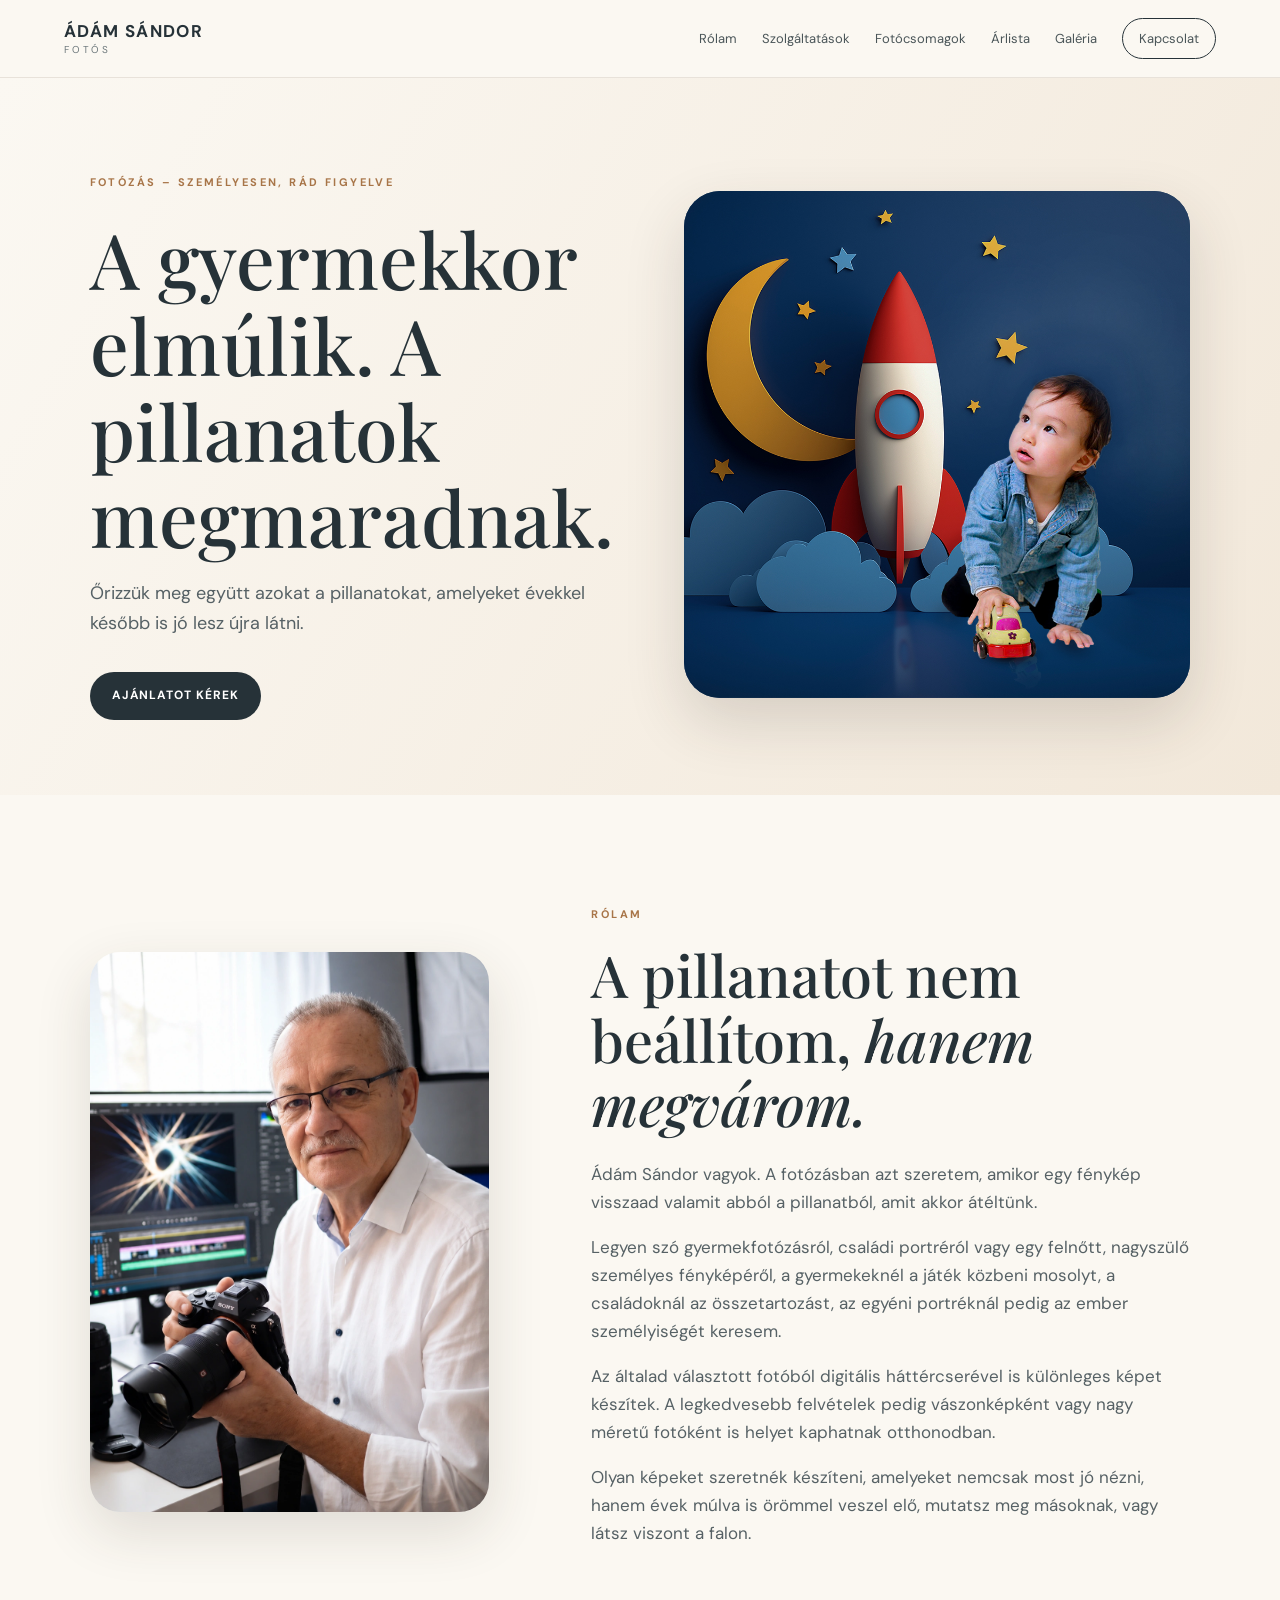
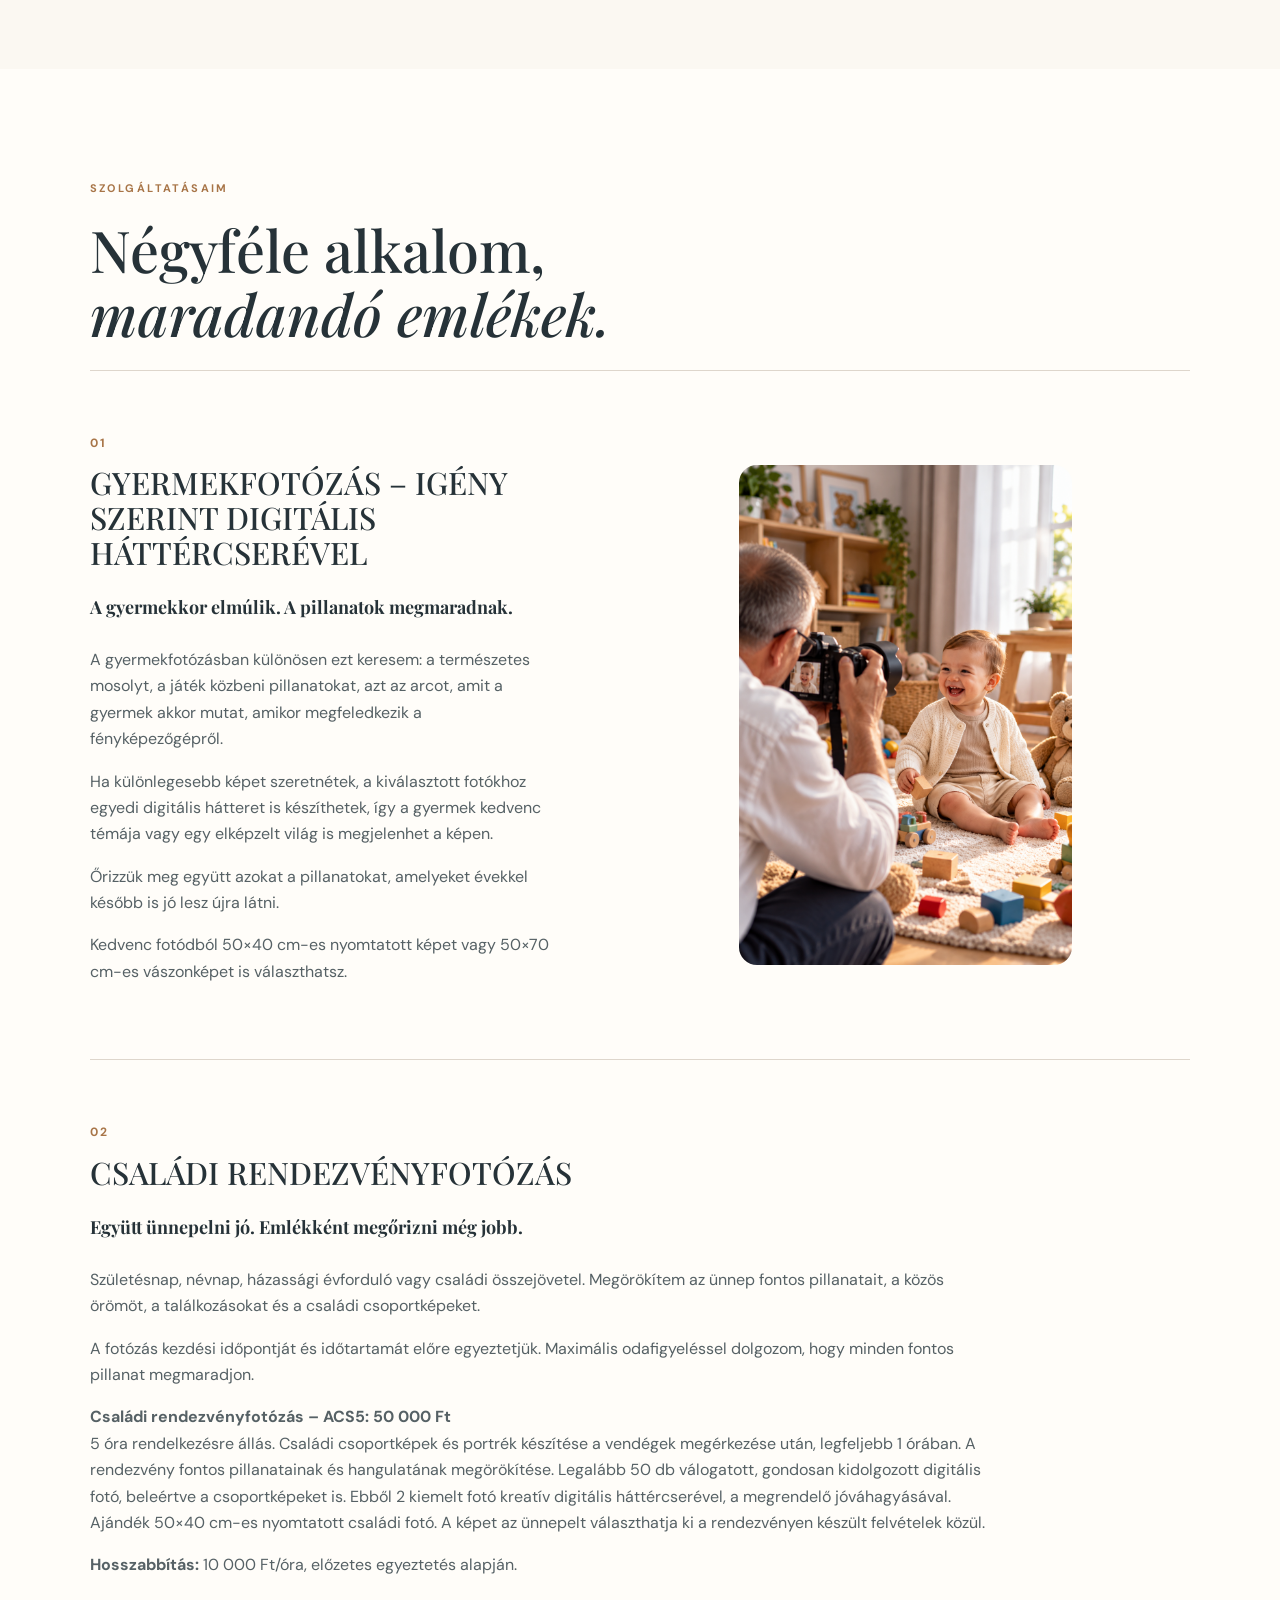
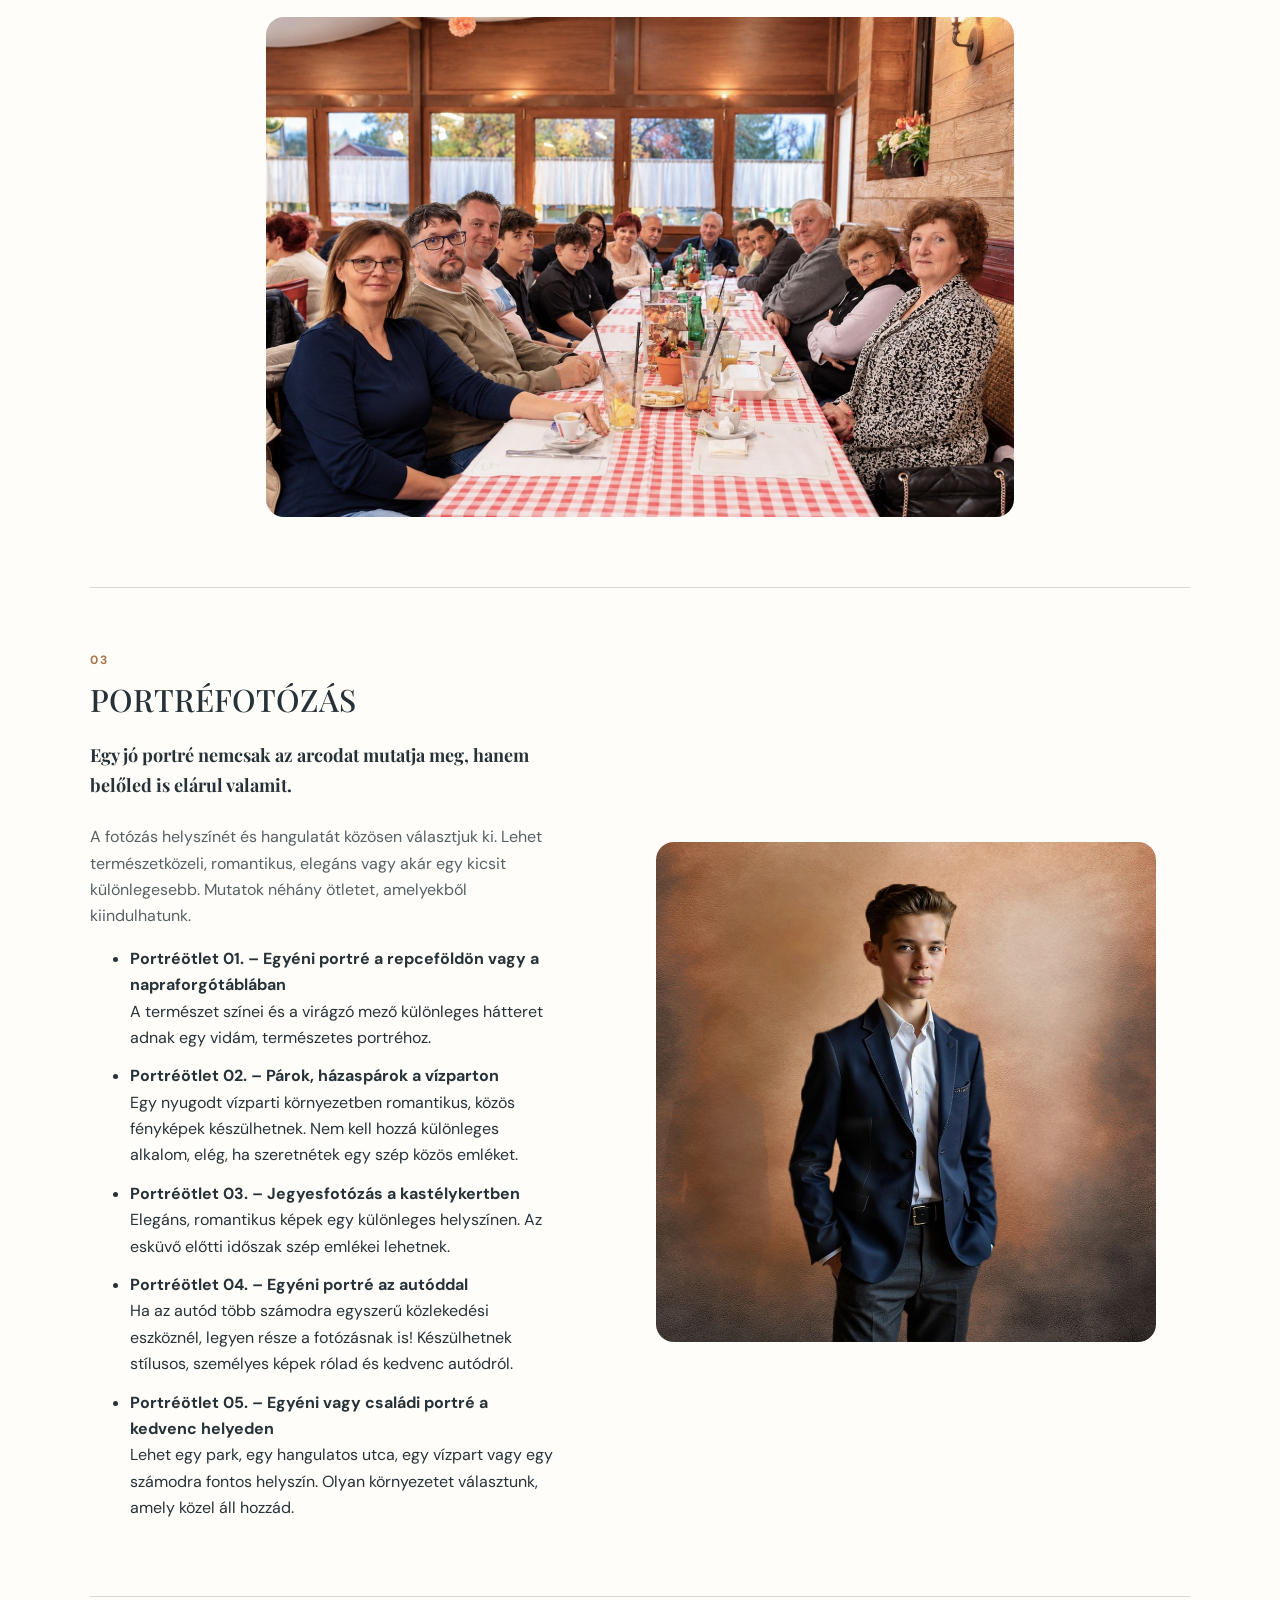
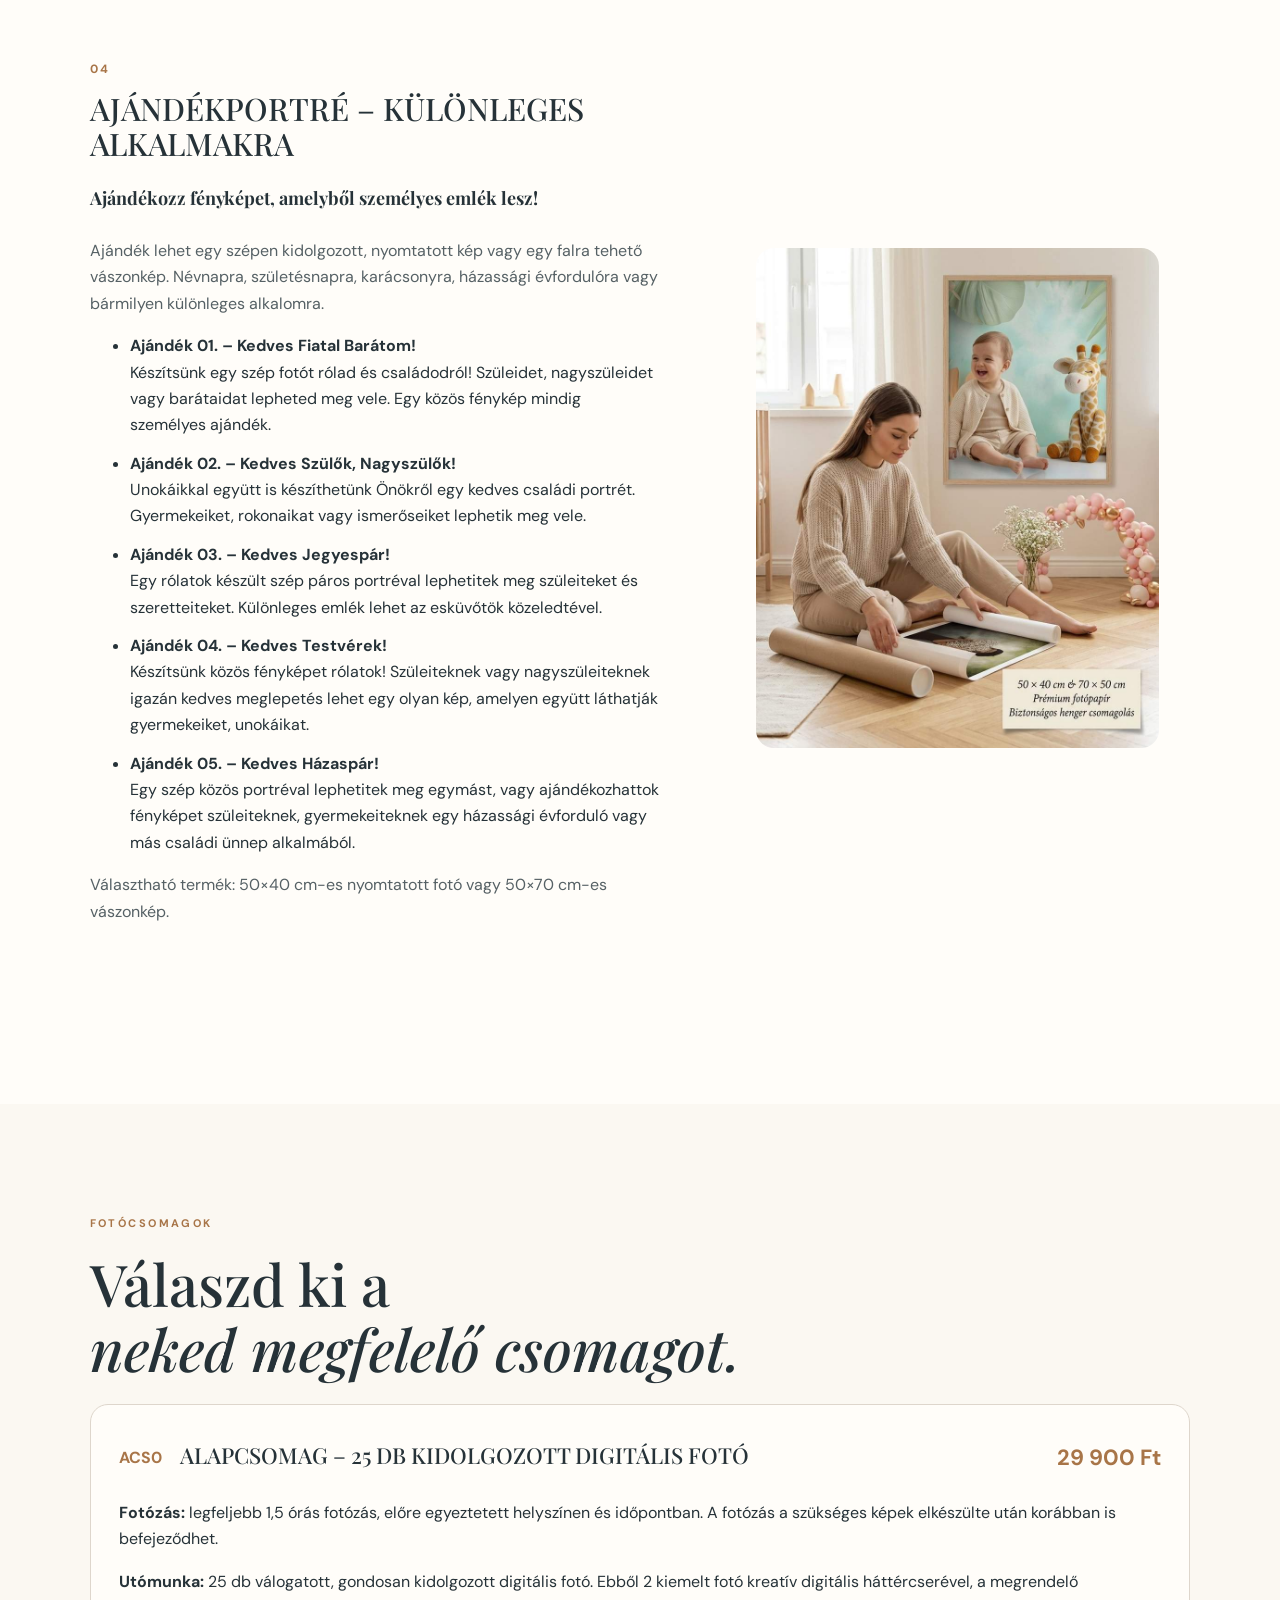
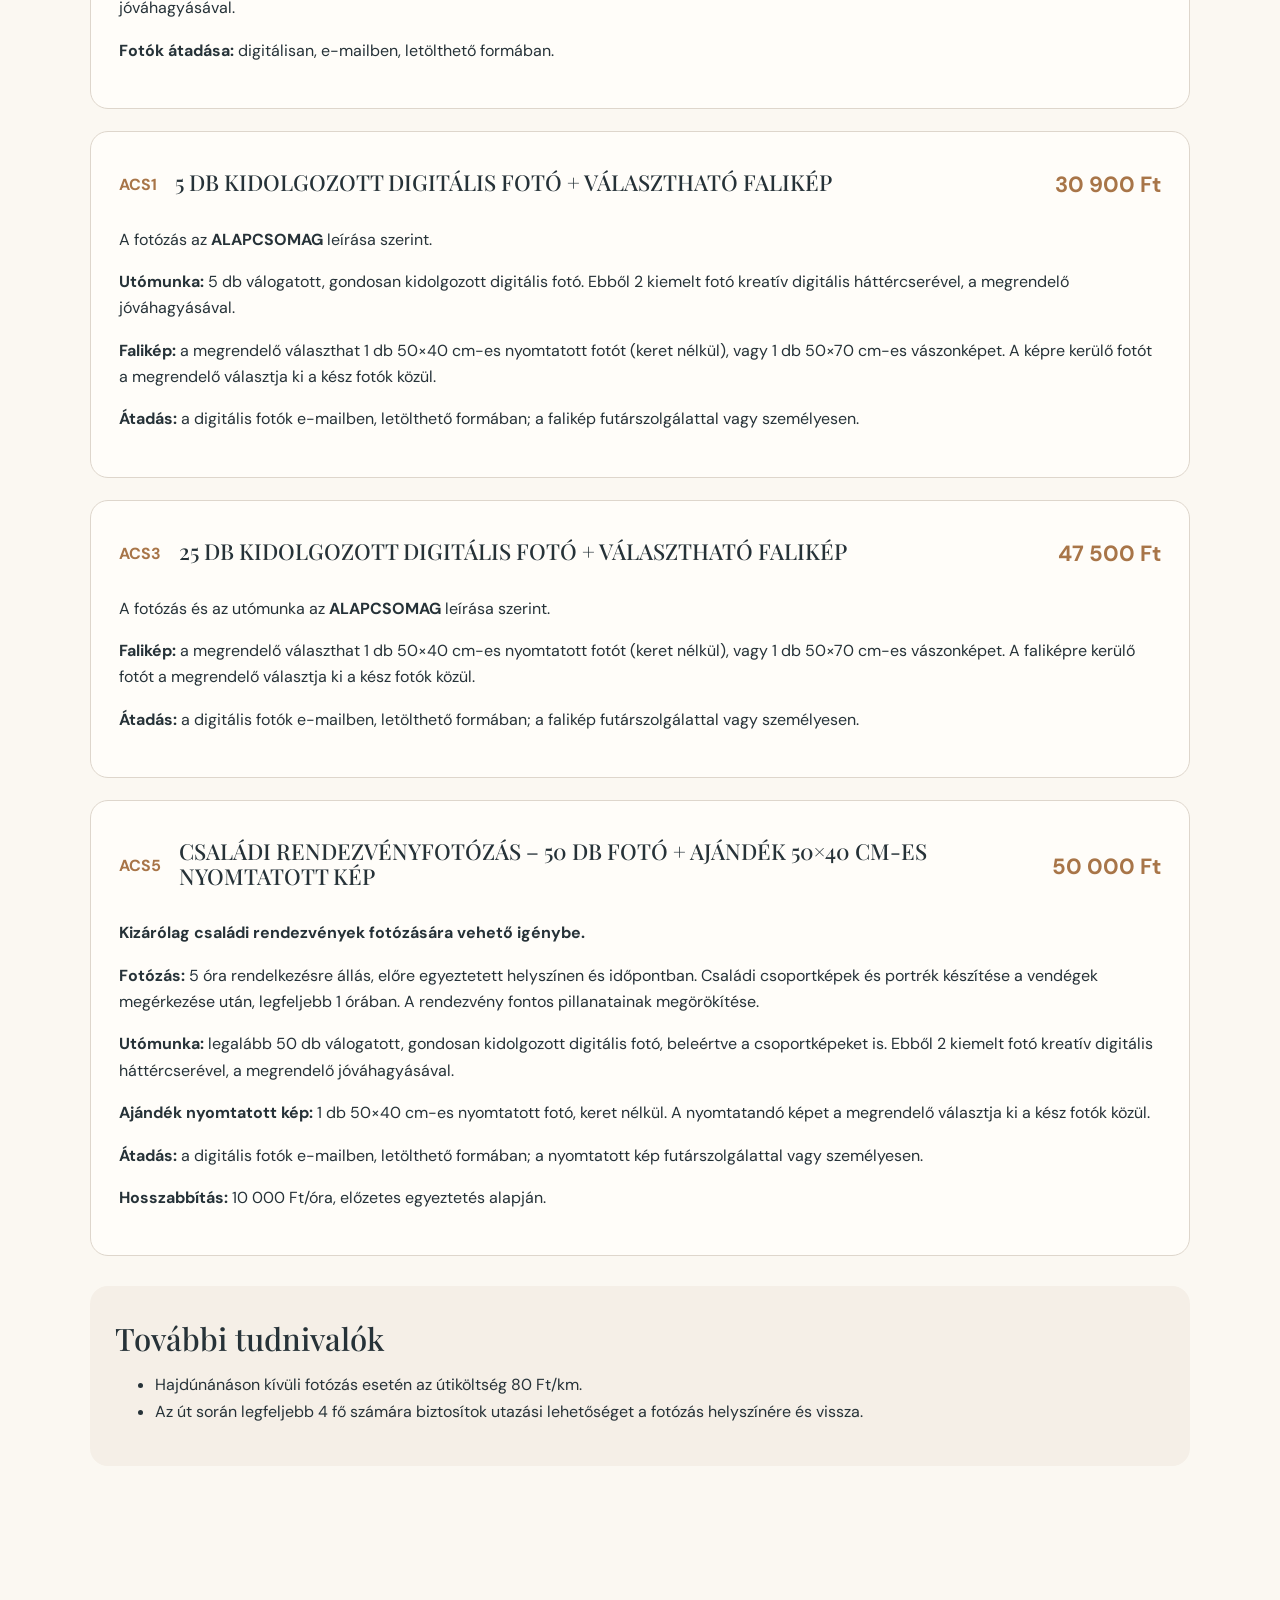
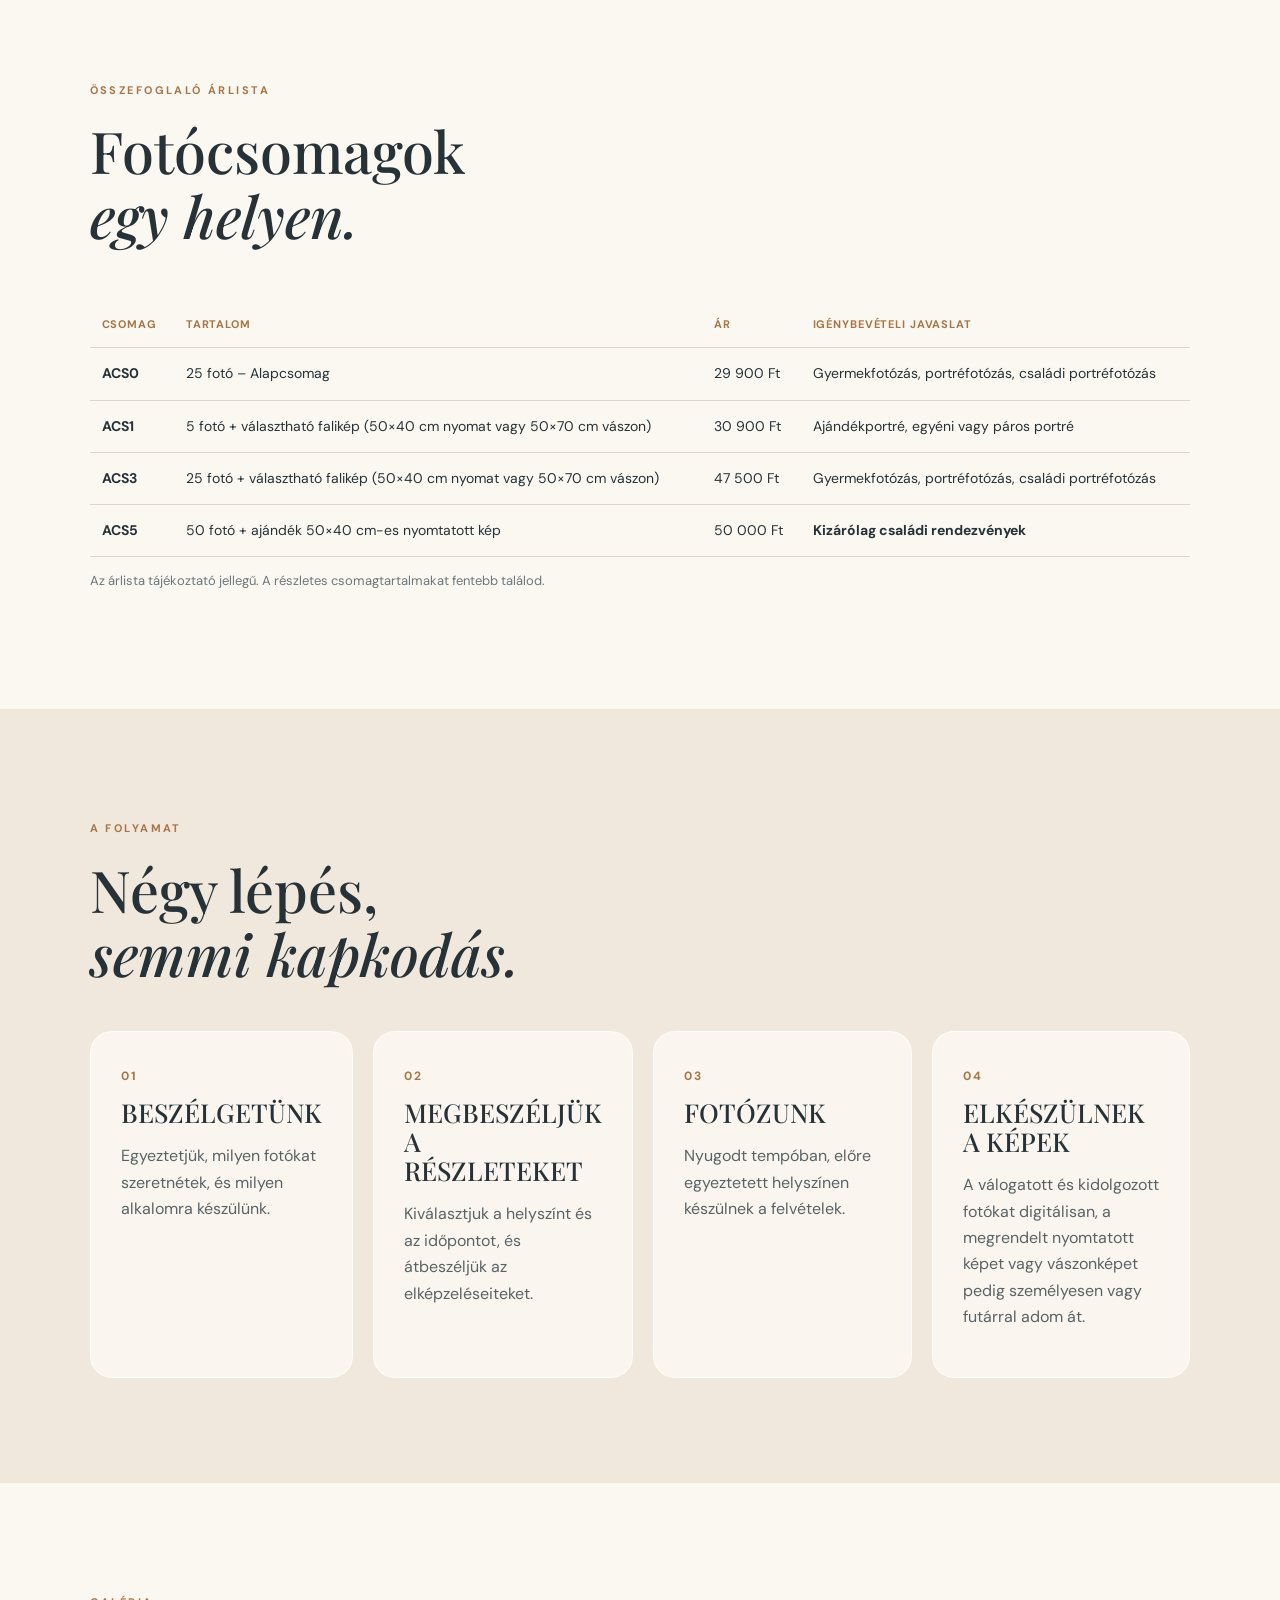
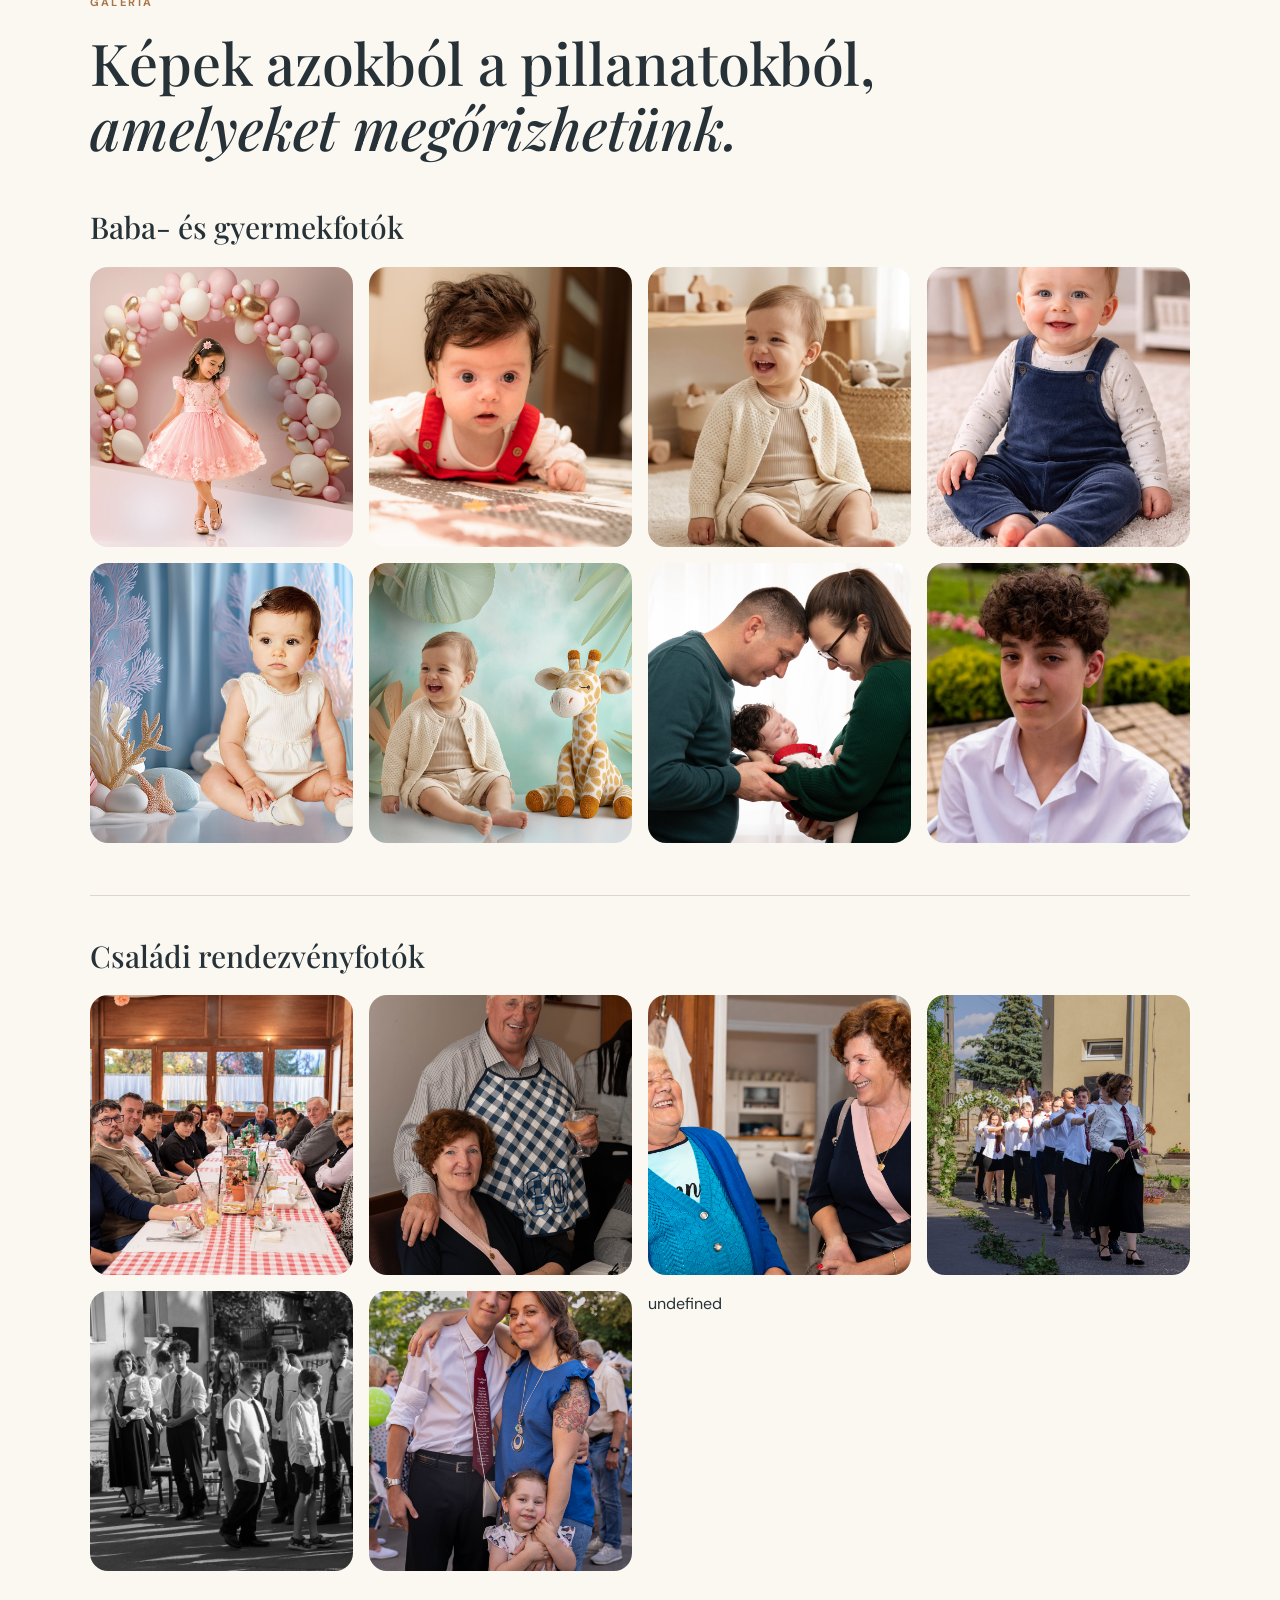
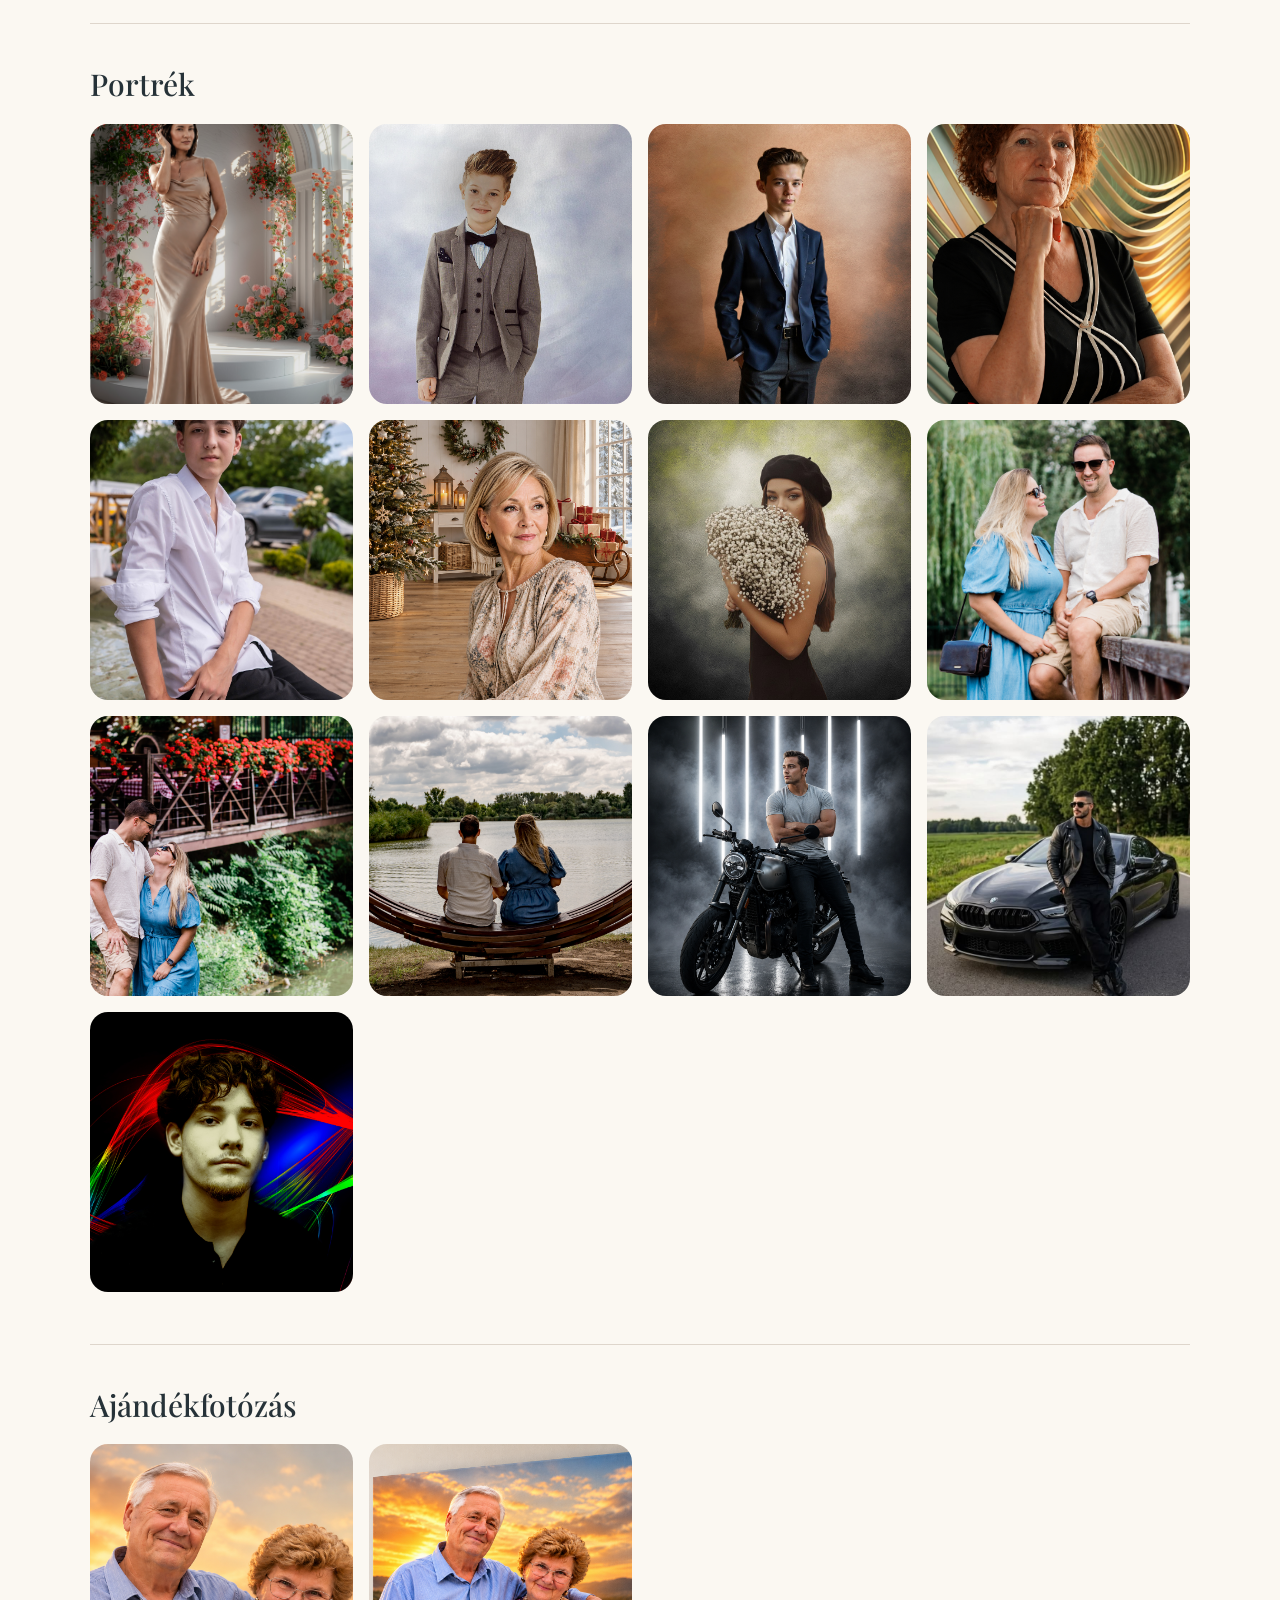
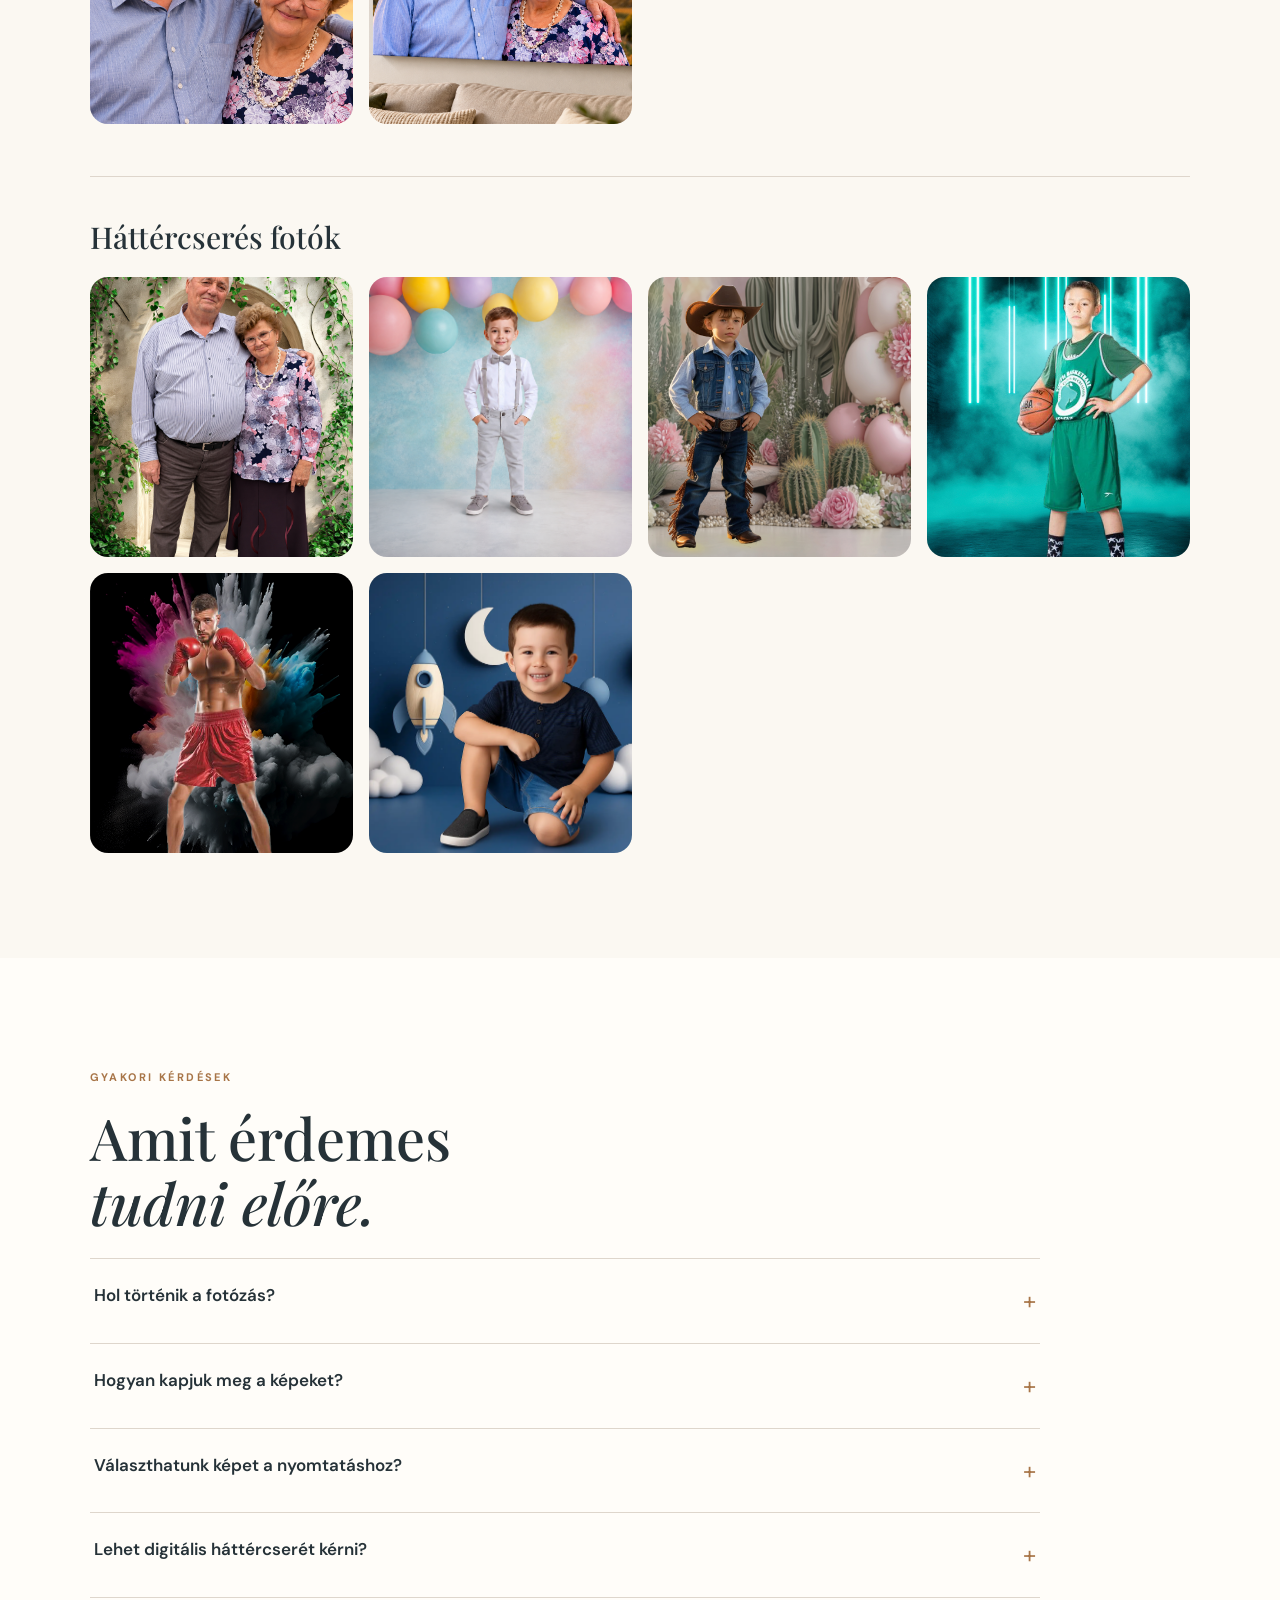
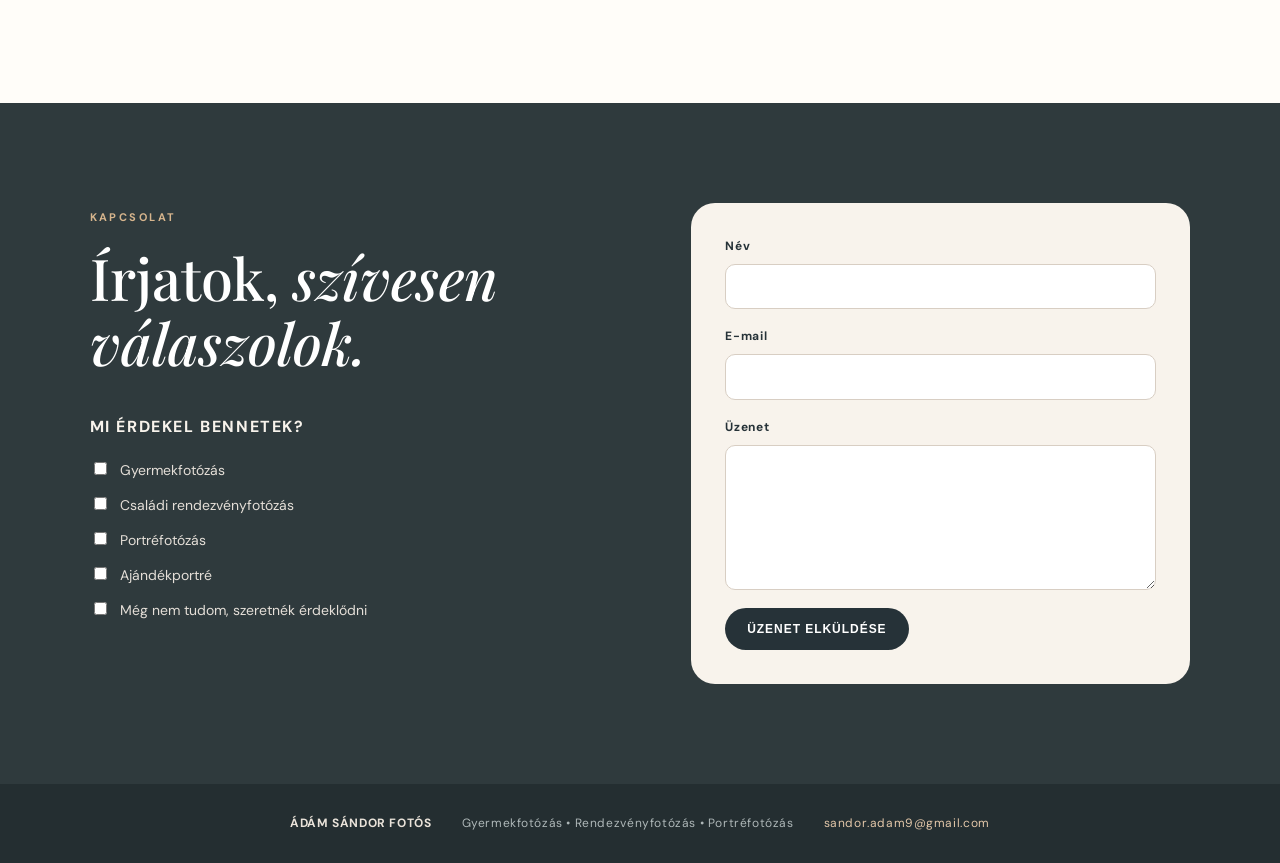
==== index.html @ c5ff8282 "Add Christmas portrait to published gallery" ====
<!doctype html>
<html lang="hu">
<head>
<meta charset="utf-8"><meta name="viewport" content="width=device-width,initial-scale=1">
<meta name="description" content="Ádám Sándor Fotós – gyermekfotózás, családi rendezvényfotózás, portréfotózás és ajándékportré Hajdú-Bihar vármegyében.">
<title>Ádám Sándor Fotós | Fotós szolgáltatások</title>
<link rel="preconnect" href="https://fonts.googleapis.com"><link rel="preconnect" href="https://fonts.gstatic.com" crossorigin>
<link href="https://fonts.googleapis.com/css2?family=DM+Sans:wght@400;500;600;700&family=Playfair+Display:ital,wght@0,500;0,600;1,500;1,600&display=swap" rel="stylesheet">
<link rel="stylesheet" href="styles.css">
<style>.gallery-group{margin-top:52px}.gallery-group h3{font-size:30px;margin:0 0 22px}.gallery-group .gallery-grid{margin-top:0;grid-template-columns:repeat(4,minmax(0,1fr))}.gallery-group .gallery-grid img{height:280px}.gallery-group+.gallery-group{padding-top:44px;border-top:1px solid var(--line)}.table-wrap{overflow-x:auto}.price-table{width:100%;border-collapse:collapse;margin-top:30px;font-size:14px}.price-table th,.price-table td{padding:14px 12px;text-align:left;border-bottom:1px solid var(--line)}.price-table th{font-size:11px;letter-spacing:.08em;color:var(--accent)}.package-list{display:grid;gap:22px}.package{padding:28px;border:1px solid var(--line);border-radius:18px;background:var(--white)}.package-head{display:flex;gap:18px;align-items:center;flex-wrap:wrap}.package-head h3{font-size:22px;flex:1}.package-head strong{font-size:22px;color:var(--accent)}.package .number{font-weight:700;color:var(--accent)}.service h4{font-size:18px;font-family:'Playfair Display',serif}.idea-list li{margin:12px 0}.common-info{padding:25px;background:var(--cream);border-radius:18px;margin-top:30px}.table-note{font-size:13px;color:var(--muted)}@media(max-width:900px){.gallery-group .gallery-grid{grid-template-columns:repeat(2,minmax(0,1fr))}.gallery-group .gallery-grid img{height:260px}}@media(max-width:600px){.gallery-group .gallery-grid{grid-template-columns:1fr}.gallery-group .gallery-grid img{height:390px}.package{padding:20px}}</style></head>
<body>
<header><a class="brand" href="#top"><b>ÁDÁM SÁNDOR</b><small>FOTÓS</small></a><nav>
<a href="#rolam">Rólam</a><a href="#szolgaltatasok">Szolgáltatások</a><a href="#csomagok">Fotócsomagok</a><a href="#arlista">Árlista</a><a href="#galeria">Galéria</a><a class="nav-cta" href="#kapcsolat">Kapcsolat</a>
</nav></header>
<main id="top">
<section class="hero"><div class="hero-copy"><small class="eyebrow">FOTÓZÁS – SZEMÉLYESEN, RÁD FIGYELVE</small><h1>A gyermekkor elmúlik. A pillanatok megmaradnak.</h1><p>Őrizzük meg együtt azokat a pillanatokat, amelyeket évekkel később is jó lesz újra látni.</p><a class="button" href="#kapcsolat">AJÁNLATOT KÉREK</a></div><div class="hero-art"><img src="images/galeria-01.jpg" alt="Kreatív gyermekfotózás – rakétás mesevilág"></div></section>
<section id="rolam" class="section about"><div class="about-photo"><img src="images/adam.webp" alt="Ádám Sándor fotós"></div><div class="about-copy"><small class="eyebrow">RÓLAM</small><h2>A pillanatot nem beállítom, <i>hanem megvárom.</i></h2>
<p>Ádám Sándor vagyok. A fotózásban azt szeretem, amikor egy fénykép visszaad valamit abból a pillanatból, amit akkor átéltünk.</p>
<p>Legyen szó gyermekfotózásról, családi portréról vagy egy felnőtt, nagyszülő személyes fényképéről, a gyermekeknél a játék közbeni mosolyt, a családoknál az összetartozást, az egyéni portréknál pedig az ember személyiségét keresem.</p>
<p>Az általad választott fotóból digitális háttércserével is különleges képet készítek. A legkedvesebb felvételek pedig vászonképként vagy nagy méretű fotóként is helyet kaphatnak otthonodban.</p>
<p>Olyan képeket szeretnék készíteni, amelyeket nemcsak most jó nézni, hanem évek múlva is örömmel veszel elő, mutatsz meg másoknak, vagy látsz viszont a falon.</p></div></section>
<section id="szolgaltatasok" class="section services"><small class="eyebrow">SZOLGÁLTATÁSAIM</small><h2>Négyféle alkalom,<br><i>maradandó emlékek.</i></h2>
<div class="service-list">
<article class="service service-with-image"><div class="service-copy"><span class="number">01</span><h3>GYERMEKFOTÓZÁS – IGÉNY SZERINT DIGITÁLIS HÁTTÉRCSERÉVEL</h3><h4>A gyermekkor elmúlik. A pillanatok megmaradnak.</h4>
<p>A gyermekfotózásban különösen ezt keresem: a természetes mosolyt, a játék közbeni pillanatokat, azt az arcot, amit a gyermek akkor mutat, amikor megfeledkezik a fényképezőgépről.</p>
<p>Ha különlegesebb képet szeretnétek, a kiválasztott fotókhoz egyedi digitális hátteret is készíthetek, így a gyermek kedvenc témája vagy egy elképzelt világ is megjelenhet a képen.</p>
<p>Őrizzük meg együtt azokat a pillanatokat, amelyeket évekkel később is jó lesz újra látni.</p><p>Kedvenc fotódból 50×40 cm-es nyomtatott képet vagy 50×70 cm-es vászonképet is választhatsz.</p></div><div class="service-main"><img src="images/gyermekfotozas.png" alt="Gyermekfotózás"></div></article>
<article class="service service-with-image"><div class="service-copy"><span class="number">02</span><h3>CSALÁDI RENDEZVÉNYFOTÓZÁS</h3><h4>Együtt ünnepelni jó. Emlékként megőrizni még jobb.</h4>
<p>Születésnap, névnap, házassági évforduló vagy családi összejövetel. Megörökítem az ünnep fontos pillanatait, a közös örömöt, a találkozásokat és a családi csoportképeket.</p>
<p>A fotózás kezdési időpontját és időtartamát előre egyeztetjük. Maximális odafigyeléssel dolgozom, hogy minden fontos pillanat megmaradjon.</p>
<p class="service-note"><b>Családi rendezvényfotózás – ACS5: 50 000 Ft</b><br>5 óra rendelkezésre állás. Családi csoportképek és portrék készítése a vendégek megérkezése után, legfeljebb 1 órában. A rendezvény fontos pillanatainak és hangulatának megörökítése. Legalább 50 db válogatott, gondosan kidolgozott digitális fotó, beleértve a csoportképeket is. Ebből 2 kiemelt fotó kreatív digitális háttércserével, a megrendelő jóváhagyásával. Ajándék 50×40 cm-es nyomtatott családi fotó. A képet az ünnepelt választhatja ki a rendezvényen készült felvételek közül.</p>
<p><b>Hosszabbítás:</b> 10 000 Ft/óra, előzetes egyeztetés alapján.</p></div><div class="service-main"><img src="images/02-01-CSALÁDI SZÜLI-nyitókép-Jó.jpg" alt="Családi rendezvényfotózás – családi összejövetel hosszú asztalnál"></div></article>
<article class="service service-with-image"><div class="service-copy"><span class="number">03</span><h3>PORTRÉFOTÓZÁS</h3><h4>Egy jó portré nemcsak az arcodat mutatja meg, hanem belőled is elárul valamit.</h4>
<p>A fotózás helyszínét és hangulatát közösen választjuk ki. Lehet természetközeli, romantikus, elegáns vagy akár egy kicsit különlegesebb. Mutatok néhány ötletet, amelyekből kiindulhatunk.</p>
<ul class="idea-list"><li><b>Portréötlet 01. – Egyéni portré a repceföldön vagy a napraforgótáblában</b><br>A természet színei és a virágzó mező különleges hátteret adnak egy vidám, természetes portréhoz.</li>
<li><b>Portréötlet 02. – Párok, házaspárok a vízparton</b><br>Egy nyugodt vízparti környezetben romantikus, közös fényképek készülhetnek. Nem kell hozzá különleges alkalom, elég, ha szeretnétek egy szép közös emléket.</li>
<li><b>Portréötlet 03. – Jegyesfotózás a kastélykertben</b><br>Elegáns, romantikus képek egy különleges helyszínen. Az esküvő előtti időszak szép emlékei lehetnek.</li>
<li><b>Portréötlet 04. – Egyéni portré az autóddal</b><br>Ha az autód több számodra egyszerű közlekedési eszköznél, legyen része a fotózásnak is! Készülhetnek stílusos, személyes képek rólad és kedvenc autódról.</li>
<li><b>Portréötlet 05. – Egyéni vagy családi portré a kedvenc helyeden</b><br>Lehet egy park, egy hangulatos utca, egy vízpart vagy egy számodra fontos helyszín. Olyan környezetet választunk, amely közel áll hozzád.</li></ul></div><div class="service-main"><img src="images/galeria-04.jpg" alt="Portréfotózás"></div></article>
<article class="service service-with-image"><div class="service-copy"><span class="number">04</span><h3>AJÁNDÉKPORTRÉ – KÜLÖNLEGES ALKALMAKRA</h3><h4>Ajándékozz fényképet, amelyből személyes emlék lesz!</h4>
<p>Ajándék lehet egy szépen kidolgozott, nyomtatott kép vagy egy falra tehető vászonkép. Névnapra, születésnapra, karácsonyra, házassági évfordulóra vagy bármilyen különleges alkalomra.</p>
<ul class="idea-list"><li><b>Ajándék 01. – Kedves Fiatal Barátom!</b><br>Készítsünk egy szép fotót rólad és családodról! Szüleidet, nagyszüleidet vagy barátaidat lepheted meg vele. Egy közös fénykép mindig személyes ajándék.</li>
<li><b>Ajándék 02. – Kedves Szülők, Nagyszülők!</b><br>Unokáikkal együtt is készíthetünk Önökről egy kedves családi portrét. Gyermekeiket, rokonaikat vagy ismerőseiket lephetik meg vele.</li>
<li><b>Ajándék 03. – Kedves Jegyespár!</b><br>Egy rólatok készült szép páros portréval lephetitek meg szüleiteket és szeretteiteket. Különleges emlék lehet az esküvőtök közeledtével.</li>
<li><b>Ajándék 04. – Kedves Testvérek!</b><br>Készítsünk közös fényképet rólatok! Szüleiteknek vagy nagyszüleiteknek igazán kedves meglepetés lehet egy olyan kép, amelyen együtt láthatják gyermekeiket, unokáikat.</li>
<li><b>Ajándék 05. – Kedves Házaspár!</b><br>Egy szép közös portréval lephetitek meg egymást, vagy ajándékozhattok fényképet szüleiteknek, gyermekeiteknek egy házassági évforduló vagy más családi ünnep alkalmából.</li></ul>
<p>Választható termék: 50×40 cm-es nyomtatott fotó vagy 50×70 cm-es vászonkép.</p></div><div class="service-main"><img src="images/falikep.jpg" alt="Nyomtatott ajándékfotó"></div></article>
</div></section>
<section id="csomagok" class="section packages"><small class="eyebrow">FOTÓCSOMAGOK</small><h2>Válaszd ki a<br><i>neked megfelelő csomagot.</i></h2>
<div class="package-list">
<article class="package"><div class="package-head"><span class="number">ACS0</span><h3>ALAPCSOMAG – 25 DB KIDOLGOZOTT DIGITÁLIS FOTÓ</h3><strong>29 900 Ft</strong></div><p><b>Fotózás:</b> legfeljebb 1,5 órás fotózás, előre egyeztetett helyszínen és időpontban. A fotózás a szükséges képek elkészülte után korábban is befejeződhet.</p><p><b>Utómunka:</b> 25 db válogatott, gondosan kidolgozott digitális fotó. Ebből 2 kiemelt fotó kreatív digitális háttércserével, a megrendelő jóváhagyásával.</p><p><b>Fotók átadása:</b> digitálisan, e-mailben, letölthető formában.</p></article>
<article class="package"><div class="package-head"><span class="number">ACS1</span><h3>5 DB KIDOLGOZOTT DIGITÁLIS FOTÓ + VÁLASZTHATÓ FALIKÉP</h3><strong>30 900 Ft</strong></div><p>A fotózás az <b>ALAPCSOMAG</b> leírása szerint.</p><p><b>Utómunka:</b> 5 db válogatott, gondosan kidolgozott digitális fotó. Ebből 2 kiemelt fotó kreatív digitális háttércserével, a megrendelő jóváhagyásával.</p><p><b>Falikép:</b> a megrendelő választhat 1 db 50×40 cm-es nyomtatott fotót (keret nélkül), vagy 1 db 50×70 cm-es vászonképet. A képre kerülő fotót a megrendelő választja ki a kész fotók közül.</p><p><b>Átadás:</b> a digitális fotók e-mailben, letölthető formában; a falikép futárszolgálattal vagy személyesen.</p></article>
<article class="package"><div class="package-head"><span class="number">ACS3</span><h3>25 DB KIDOLGOZOTT DIGITÁLIS FOTÓ + VÁLASZTHATÓ FALIKÉP</h3><strong>47 500 Ft</strong></div><p>A fotózás és az utómunka az <b>ALAPCSOMAG</b> leírása szerint.</p><p><b>Falikép:</b> a megrendelő választhat 1 db 50×40 cm-es nyomtatott fotót (keret nélkül), vagy 1 db 50×70 cm-es vászonképet. A faliképre kerülő fotót a megrendelő választja ki a kész fotók közül.</p><p><b>Átadás:</b> a digitális fotók e-mailben, letölthető formában; a falikép futárszolgálattal vagy személyesen.</p></article>

<article class="package package-special"><div class="package-head"><span class="number">ACS5</span><h3>CSALÁDI RENDEZVÉNYFOTÓZÁS – 50 DB FOTÓ + AJÁNDÉK 50×40 CM-ES NYOMTATOTT KÉP</h3><strong>50 000 Ft</strong></div><p><b>Kizárólag családi rendezvények fotózására vehető igénybe.</b></p><p><b>Fotózás:</b> 5 óra rendelkezésre állás, előre egyeztetett helyszínen és időpontban. Családi csoportképek és portrék készítése a vendégek megérkezése után, legfeljebb 1 órában. A rendezvény fontos pillanatainak megörökítése.</p><p><b>Utómunka:</b> legalább 50 db válogatott, gondosan kidolgozott digitális fotó, beleértve a csoportképeket is. Ebből 2 kiemelt fotó kreatív digitális háttércserével, a megrendelő jóváhagyásával.</p><p><b>Ajándék nyomtatott kép:</b> 1 db 50×40 cm-es nyomtatott fotó, keret nélkül. A nyomtatandó képet a megrendelő választja ki a kész fotók közül.</p><p><b>Átadás:</b> a digitális fotók e-mailben, letölthető formában; a nyomtatott kép futárszolgálattal vagy személyesen.</p><p><b>Hosszabbítás:</b> 10 000 Ft/óra, előzetes egyeztetés alapján.</p></article>
</div>
<div class="common-info"><h3>További tudnivalók</h3><ul><li>Hajdúnánáson kívüli fotózás esetén az útiköltség 80 Ft/km.</li><li>Az út során legfeljebb 4 fő számára biztosítok utazási lehetőséget a fotózás helyszínére és vissza.</li></ul></div>
</section>
<section id="arlista" class="section price-list-section"><small class="eyebrow">ÖSSZEFOGLALÓ ÁRLISTA</small><h2>Fotócsomagok<br><i>egy helyen.</i></h2><div class="table-wrap"><table class="price-table"><thead><tr><th>CSOMAG</th><th>TARTALOM</th><th>ÁR</th><th>IGÉNYBEVÉTELI JAVASLAT</th></tr></thead><tbody>
<tr><td><b>ACS0</b></td><td>25 fotó – Alapcsomag</td><td>29 900 Ft</td><td>Gyermekfotózás, portréfotózás, családi portréfotózás</td></tr>
<tr><td><b>ACS1</b></td><td>5 fotó + választható falikép (50×40 cm nyomat vagy 50×70 cm vászon)</td><td>30 900 Ft</td><td>Ajándékportré, egyéni vagy páros portré</td></tr>
<tr><td><b>ACS3</b></td><td>25 fotó + választható falikép (50×40 cm nyomat vagy 50×70 cm vászon)</td><td>47 500 Ft</td><td>Gyermekfotózás, portréfotózás, családi portréfotózás</td></tr>

<tr><td><b>ACS5</b></td><td>50 fotó + ajándék 50×40 cm-es nyomtatott kép</td><td>50 000 Ft</td><td><b>Kizárólag családi rendezvények</b></td></tr>
</tbody></table></div><p class="table-note">Az árlista tájékoztató jellegű. A részletes csomagtartalmakat fentebb találod.</p></section>
<section id="folyamat" class="section process"><small class="eyebrow">A FOLYAMAT</small><h2>Négy lépés,<br><i>semmi kapkodás.</i></h2><div class="steps"><div class="step"><b>01</b><h3>BESZÉLGETÜNK</h3><p>Egyeztetjük, milyen fotókat szeretnétek, és milyen alkalomra készülünk.</p></div><div class="step"><b>02</b><h3>MEGBESZÉLJÜK A RÉSZLETEKET</h3><p>Kiválasztjuk a helyszínt és az időpontot, és átbeszéljük az elképzeléseiteket.</p></div><div class="step"><b>03</b><h3>FOTÓZUNK</h3><p>Nyugodt tempóban, előre egyeztetett helyszínen készülnek a felvételek.</p></div><div class="step"><b>04</b><h3>ELKÉSZÜLNEK A KÉPEK</h3><p>A válogatott és kidolgozott fotókat digitálisan, a megrendelt nyomtatott képet vagy vászonképet pedig személyesen vagy futárral adom át.</p></div></div></section>
<section id="galeria" class="section gallery-section"><small class="eyebrow">GALÉRIA</small><h2>Képek azokból a pillanatokból,<br><i>amelyeket megőrizhetünk.</i></h2><div class="gallery-group"><h3>Baba- és gyermekfotók</h3><div class="gallery-grid"><a href="images/00-00-GYEREK01-nyit%C3%B3k%C3%A9p-Kiemelt.jpg" target="_blank" rel="noopener"><img loading="lazy" src="images/00-00-GYEREK01-nyit%C3%B3k%C3%A9p-Kiemelt.jpg" alt="Ádám Sándor Fotós – Baba- és gyermekfotók 1"></a><a href="images/00-01-BABAFOTO-j%C3%B3.jpg" target="_blank" rel="noopener"><img loading="lazy" src="images/00-01-BABAFOTO-j%C3%B3.jpg" alt="Ádám Sándor Fotós – Baba- és gyermekfotók 2"></a><a href="images/00-04-BABAFOTO-j%C3%B3.jpg" target="_blank" rel="noopener"><img loading="lazy" src="images/00-04-BABAFOTO-j%C3%B3.jpg" alt="Ádám Sándor Fotós – Baba- és gyermekfotók 3"></a><a href="images/00-03-BABAFOTO-j%C3%B3.jpg" target="_blank" rel="noopener"><img loading="lazy" src="images/00-03-BABAFOTO-j%C3%B3.jpg" alt="Ádám Sándor Fotós – Baba- és gyermekfotók 4"></a><a href="images/00-05-BABAFOTO-Kiemelt.jpg" target="_blank" rel="noopener"><img loading="lazy" src="images/00-05-BABAFOTO-Kiemelt.jpg" alt="Ádám Sándor Fotós – Baba- és gyermekfotók 5"></a><a href="images/01-GYEREK07-kreat%C3%ADv-Kiemelt.jpg" target="_blank" rel="noopener"><img loading="lazy" src="images/01-GYEREK07-kreat%C3%ADv-Kiemelt.jpg" alt="Ádám Sándor Fotós – Baba- és gyermekfotók 6"></a><a href="images/01-17-GYERMEK.jpg" target="_blank" rel="noopener"><img loading="lazy" src="images/01-17-GYERMEK.jpg" alt="Ádám Sándor Fotós – Baba- és gyermekfotók 7"></a><a href="images/01-GYEREK02-J%C3%B3.jpg" target="_blank" rel="noopener"><img loading="lazy" src="images/01-GYEREK02-J%C3%B3.jpg" alt="Ádám Sándor Fotós – Baba- és gyermekfotók 8"></a></div></div><div class="gallery-group"><h3>Családi rendezvényfotók</h3><div class="gallery-grid"><a href="images/02-01-CSAL%C3%81DI%20SZ%C3%9CLI-nyit%C3%B3k%C3%A9p-J%C3%B3.jpg" target="_blank" rel="noopener"><img loading="lazy" src="images/02-01-CSAL%C3%81DI%20SZ%C3%9CLI-nyit%C3%B3k%C3%A9p-J%C3%B3.jpg" alt="Ádám Sándor Fotós – Családi rendezvényfotók 1"></a><a href="images/02-02-CSAL%C3%81DI%20SZ%C3%9CLI-Megtartani.jpg" target="_blank" rel="noopener"><img loading="lazy" src="images/02-02-CSAL%C3%81DI%20SZ%C3%9CLI-Megtartani.jpg" alt="Ádám Sándor Fotós – Családi rendezvényfotók 2"></a><a href="images/02-03-CSAL%C3%81DI%20SZ%C3%9CLI-Megtartani.jpg" target="_blank" rel="noopener"><img loading="lazy" src="images/02-03-CSAL%C3%81DI%20SZ%C3%9CLI-Megtartani.jpg" alt="Ádám Sándor Fotós – Családi rendezvényfotók 3"></a><a href="images/02-08-CSAL%C3%81DI%20BALLAG-Megtartani.jpg" target="_blank" rel="noopener"><img loading="lazy" src="images/02-08-CSAL%C3%81DI%20BALLAG-Megtartani.jpg" alt="Ádám Sándor Fotós – Családi rendezvényfotók 4"></a><a href="images/02-09-CSAL%C3%81DI%20BALLAG-Megtartani.jpg" target="_blank" rel="noopener"><img loading="lazy" src="images/02-09-CSAL%C3%81DI%20BALLAG-Megtartani.jpg" alt="Ádám Sándor Fotós – Családi rendezvényfotók 5"></a><a href="images/02-10-CSAL%C3%81DI%20BALLAG-Megtartani.jpg" target="_blank" rel="noopener"><img loading="lazy" src="images/02-10-CSAL%C3%81DI%20BALLAG-Megtartani.jpg" alt="Ádám Sándor Fotós – Családi rendezvényfotók 6"></a>undefined</div></div><div class="gallery-group"><h3>Portrék</h3><div class="gallery-grid"><a href="images/03-01-PORTR%C3%89%20EGY%C3%89N-Kiemelt.png" target="_blank" rel="noopener"><img loading="lazy" src="images/03-01-PORTR%C3%89%20EGY%C3%89N-Kiemelt.png" alt="Ádám Sándor Fotós – Portrék 1"></a><a href="images/03-04-PORTR%C3%89%20EGY%C3%89NI-Aj%C3%A1nlom.jpg" target="_blank" rel="noopener"><img loading="lazy" src="images/03-04-PORTR%C3%89%20EGY%C3%89NI-Aj%C3%A1nlom.jpg" alt="Ádám Sándor Fotós – Portrék 2"></a><a href="images/03-05-PORTR%C3%89%20EGY%C3%89NI01.jpg" target="_blank" rel="noopener"><img loading="lazy" src="images/03-05-PORTR%C3%89%20EGY%C3%89NI01.jpg" alt="Ádám Sándor Fotós – Portrék 3"></a><a href="images/03-02-PORTR%C3%89%20EGY%C3%89NI-Aj%C3%A1nlom.png" target="_blank" rel="noopener"><img loading="lazy" src="images/03-02-PORTR%C3%89%20EGY%C3%89NI-Aj%C3%A1nlom.png" alt="Ádám Sándor Fotós – Portrék 4"></a><a href="images/03-06-PORTR%C3%89%20EGY%C3%89NI.jpg" target="_blank" rel="noopener"><img loading="lazy" src="images/03-06-PORTR%C3%89%20EGY%C3%89NI.jpg" alt="Ádám Sándor Fotós – Portrék 5"></a><a href="images/11-Kar%C3%A1csony%20egyed%C3%BCli2.jpg" target="_blank" rel="noopener"><img loading="lazy" src="images/11-Kar%C3%A1csony%20egyed%C3%BCli2.jpg" alt="Ádám Sándor Fotós – Portrék 7"></a><a href="images/03-01-PORTR%C3%89%20EGY%C3%89NI1-Kiemelt.jpg" target="_blank" rel="noopener"><img loading="lazy" src="images/03-01-PORTR%C3%89%20EGY%C3%89NI1-Kiemelt.jpg" alt="Ádám Sándor Fotós – Portrék 7"></a><a href="images/03-07-PORTR%C3%89%20P%C3%81ROS-Kiemelt.jpg" target="_blank" rel="noopener"><img loading="lazy" src="images/03-07-PORTR%C3%89%20P%C3%81ROS-Kiemelt.jpg" alt="Ádám Sándor Fotós – Portrék 8"></a><a href="images/03-06-PORTR%C3%89%20P%C3%81ROS-Kiemelt.jpg" target="_blank" rel="noopener"><img loading="lazy" src="images/03-06-PORTR%C3%89%20P%C3%81ROS-Kiemelt.jpg" alt="Ádám Sándor Fotós – Portrék 9"></a><a href="images/03-09-PORTR%C3%89%20P%C3%81ROS-Kieg%C3%A9sz%C3%ADt%C5%91k%C3%A9p-J%C3%B3.jpg" target="_blank" rel="noopener"><img loading="lazy" src="images/03-09-PORTR%C3%89%20P%C3%81ROS-Kieg%C3%A9sz%C3%ADt%C5%91k%C3%A9p-J%C3%B3.jpg" alt="Ádám Sándor Fotós – Portrék 10"></a><a href="images/03-16-PORTR%C3%89%20motoroddal-J%C3%B3.png" target="_blank" rel="noopener"><img loading="lazy" src="images/03-16-PORTR%C3%89%20motoroddal-J%C3%B3.png" alt="Ádám Sándor Fotós – Portrék 11"></a><a href="images/03-18-PORTR%C3%89%20aut%C3%B3ddal-Nagyon%20J%C3%B3.jpg" target="_blank" rel="noopener"><img loading="lazy" src="images/03-18-PORTR%C3%89%20aut%C3%B3ddal-Nagyon%20J%C3%B3.jpg" alt="Ádám Sándor Fotós – Portrék 12"></a><a href="images/03-03-PORTR%C3%89%20EGY%C3%89NI-Aj%C3%A1nlom.jpg" target="_blank" rel="noopener"><img loading="lazy" src="images/03-03-PORTR%C3%89%20EGY%C3%89NI-Aj%C3%A1nlom.jpg" alt="Ádám Sándor Fotós – Portrék 13"></a></div></div><div class="gallery-group"><h3>Ajándékfotózás</h3><div class="gallery-grid"><a href="images/04-01-AJ%C3%81ND%C3%89K%20portr%C3%A9-Megtartan%C3%A1m.png" target="_blank" rel="noopener"><img loading="lazy" src="images/04-01-AJ%C3%81ND%C3%89K%20portr%C3%A9-Megtartan%C3%A1m.png" alt="Ádám Sándor Fotós – Ajándékfotózás 1"></a><a href="images/04-02-AJ%C3%81ND%C3%89K-Textilk%C3%A9p-Megtartan%C3%A1m.png" target="_blank" rel="noopener"><img loading="lazy" src="images/04-02-AJ%C3%81ND%C3%89K-Textilk%C3%A9p-Megtartan%C3%A1m.png" alt="Ádám Sándor Fotós – Ajándékfotózás 2"></a></div></div><div class="gallery-group"><h3>Háttércserés fotók</h3><div class="gallery-grid"><a href="images/05-03-H%C3%81TT%C3%89RCSERE-Megatartan%C3%A1m.jpg" target="_blank" rel="noopener"><img loading="lazy" src="images/05-03-H%C3%81TT%C3%89RCSERE-Megatartan%C3%A1m.jpg" alt="Ádám Sándor Fotós – Háttércserés fotók 1"></a><a href="images/05-09-H%C3%81TT%C3%89RCSERE-Megtartan%C3%A1m.png" target="_blank" rel="noopener"><img loading="lazy" src="images/05-09-H%C3%81TT%C3%89RCSERE-Megtartan%C3%A1m.png" alt="Ádám Sándor Fotós – Háttércserés fotók 2"></a><a href="images/05-11-H%C3%81TT%C3%89RCSERE-Megtartan%C3%A1m.jpg" target="_blank" rel="noopener"><img loading="lazy" src="images/05-11-H%C3%81TT%C3%89RCSERE-Megtartan%C3%A1m.jpg" alt="Ádám Sándor Fotós – Háttércserés fotók 3"></a><a href="images/05-16-H%C3%81TT%C3%89RCSERE-Megtartan%C3%A1m.jpg" target="_blank" rel="noopener"><img loading="lazy" src="images/05-16-H%C3%81TT%C3%89RCSERE-Megtartan%C3%A1m.jpg" alt="Ádám Sándor Fotós – Háttércserés fotók 4"></a><a href="images/05-07-H%C3%81TT%C3%89RCSERE-Megtartan%C3%A1m.png" target="_blank" rel="noopener"><img loading="lazy" src="images/05-07-H%C3%81TT%C3%89RCSERE-Megtartan%C3%A1m.png" alt="Ádám Sándor Fotós – Háttércserés fotók 5"></a><a href="images/05-17-H%C3%81TT%C3%89RCSERE-Kiemelt.webp" target="_blank" rel="noopener"><img loading="lazy" src="images/05-17-H%C3%81TT%C3%89RCSERE-Kiemelt.webp" alt="Ádám Sándor Fotós – Háttércserés fotók 6"></a></div></div></section>
<section id="gyik" class="section faq-section"><small class="eyebrow">GYAKORI KÉRDÉSEK</small><h2>Amit érdemes<br><i>tudni előre.</i></h2><div class="faq"><details><summary>Hol történik a fotózás?</summary><p>A helyszínt előre egyeztetjük. Lehet az otthonotok, kert, park, vízpart vagy más, számotokra fontos helyszín.</p></details><details><summary>Hogyan kapjuk meg a képeket?</summary><p>A digitális fotókat e-mailben, letölthető formában adom át. A nyomtatott képet vagy vászonképet futárszolgálattal vagy személyesen lehet átvenni.</p></details><details><summary>Választhatunk képet a nyomtatáshoz?</summary><p>Igen. A nyomtatott fotóra vagy vászonképre kerülő képet a megrendelő választja ki az elkészült fotók közül.</p></details><details><summary>Lehet digitális háttércserét kérni?</summary><p>Az ACS0–ACS5 csomagok mindegyikében 2 kiemelt fotó kreatív digitális háttércseréje szerepel, a megrendelő jóváhagyásával.</p></details></div></section>
<section id="kapcsolat" class="contact"><div class="contact-copy"><small class="eyebrow">KAPCSOLAT</small><h2>Írjatok, <i>szívesen válaszolok.</i></h2><p>MI ÉRDEKEL BENNETEK?</p><div class="interest"><label><input type="checkbox" name="érdeklődés" value="Gyermekfotózás"> Gyermekfotózás</label><label><input type="checkbox" name="érdeklődés" value="Családi rendezvényfotózás"> Családi rendezvényfotózás</label><label><input type="checkbox" name="érdeklődés" value="Portréfotózás"> Portréfotózás</label><label><input type="checkbox" name="érdeklődés" value="Ajándékportré"> Ajándékportré</label><label><input type="checkbox" name="érdeklődés" value="Még nem tudom"> Még nem tudom, szeretnék érdeklődni</label></div></div><form action="https://formspree.io/f/mgaoajzv" method="post"><label>Név<input name="Név" required></label><label>E-mail<input type="email" name="E-mail" required></label><label>Üzenet<textarea name="Üzenet" rows="6"></textarea></label><button class="button" type="submit">ÜZENET ELKÜLDÉSE</button></form></section>
</main><footer><b>ÁDÁM SÁNDOR FOTÓS</b><span>Gyermekfotózás • Rendezvényfotózás • Portréfotózás</span><a href="mailto:sandor.adam9@gmail.com">sandor.adam9@gmail.com</a></footer>
</body></html>
---- styles.css ----
:root{--ink:#263238;--muted:#6c777b;--paper:#fbf8f2;--warm:#f0e8dc;--cream:#f5efe7;--accent:#a87548;--line:#ded6cc;--white:#fffdf9}*{box-sizing:border-box}html{scroll-behavior:smooth}body{margin:0;background:var(--paper);color:var(--ink);font-family:'DM Sans',sans-serif;line-height:1.65}a{color:inherit;text-decoration:none}header{position:sticky;top:0;z-index:20;display:flex;justify-content:space-between;align-items:center;padding:18px 5vw;background:rgba(251,248,242,.94);backdrop-filter:blur(10px);border-bottom:1px solid rgba(222,214,204,.65)}.brand{display:flex;flex-direction:column;line-height:1}.brand b{font-size:17px;letter-spacing:.08em}.brand small{font-size:10px;letter-spacing:.28em;margin-top:5px;color:var(--muted)}nav{display:flex;gap:25px;align-items:center;font-size:13px}nav a{color:#4b5659}nav a:hover{color:var(--accent)}.nav-cta{padding:9px 16px;border:1px solid var(--ink);border-radius:999px}.hero{min-height:690px;padding:90px 7vw 75px;display:grid;grid-template-columns:1fr 1fr;gap:70px;align-items:center;background:linear-gradient(120deg,#fbf8f2,#f2e8da)}.eyebrow{font-size:11px;font-weight:700;letter-spacing:.22em;color:var(--accent)}h1,h2,h3{font-family:'Playfair Display',serif;font-weight:500;line-height:1.12}h1{font-size:clamp(46px,6vw,78px);max-width:780px;margin:20px 0}h2{font-size:clamp(36px,4.5vw,58px);margin:16px 0 24px}h3{font-size:31px;margin:10px 0 16px}.hero-copy p{font-size:18px;max-width:610px;color:#566165;margin-bottom:34px}.button{display:inline-block;border:0;border-radius:999px;background:var(--ink);color:white;padding:14px 22px;font-weight:700;font-size:12px;letter-spacing:.08em;cursor:pointer}.hero-art{aspect-ratio:1/1;border-radius:36px;overflow:hidden;box-shadow:0 24px 60px rgba(55,44,35,.16);background:#17385f;display:flex;align-items:center;justify-content:center}.hero-art img{display:block;width:100%;height:100%;object-fit:contain;object-position:center}.section{padding:105px 7vw}.about{display:grid;grid-template-columns:.8fr 1.2fr;gap:8vw;align-items:center}.about-photo{border-radius:30px;overflow:hidden;box-shadow:0 20px 55px rgba(60,48,38,.14)}.about-photo img{display:block;width:100%;height:560px;object-fit:cover;object-position:center}.about-copy{max-width:700px}.about-copy p{white-space:pre-line;color:#566165;font-size:17px}.services{background:var(--white)}.service{display:grid;grid-template-columns:minmax(0,.9fr) minmax(0,1.1fr);gap:65px;padding:58px 0;border-top:1px solid var(--line);align-items:center}.service:nth-child(even){grid-template-columns:minmax(0,1.1fr) minmax(0,.9fr)}.service-copy .number{font-size:12px;letter-spacing:.18em;color:var(--accent);font-weight:700}.service-copy p{color:#566165}.price{font-size:22px;font-weight:700;margin:20px 0}.extra{background:var(--cream);padding:18px 20px;border-radius:16px;font-size:14px}.service-main{display:flex;align-items:center;justify-content:center;min-height:500px}.service-main img{display:block;width:auto;max-width:100%;height:500px;object-fit:contain;object-position:center;border-radius:18px;background:transparent;padding:0}.before-after{display:grid;grid-template-columns:1fr 1fr;gap:18px 20px;align-items:start}.before-after figure{margin:0}.before-after img{display:block;width:100%;height:280px;object-fit:contain;object-position:center;border-radius:12px;background:transparent;padding:0}.before-after figcaption{font-size:10px;letter-spacing:.14em;color:var(--muted);font-weight:700;padding-top:7px}
/* 02 Digitális háttércsere – a képek kapják a teljes szélességet */
.service:nth-child(2){display:block;padding:58px 0 70px}.service:nth-child(2) .service-copy{max-width:900px;margin-bottom:38px}.service:nth-child(2) .before-after{grid-template-columns:repeat(4,1fr);gap:16px;align-items:start}.service:nth-child(2) .before-after figure{min-width:0}.service:nth-child(2) .before-after img{height:430px;width:100%;object-fit:contain}.service:nth-child(2) .before-after figcaption{text-align:left;padding-top:9px}.process{background:var(--warm)}.steps{display:grid;grid-template-columns:repeat(4,1fr);gap:20px;margin-top:45px}.step{background:rgba(255,253,249,.65);border:1px solid rgba(255,255,255,.7);border-radius:22px;padding:30px;min-height:260px}.step b{font-size:12px;color:var(--accent);letter-spacing:.18em}.step h3{font-size:26px}.step p{color:#596366}.gallery-section{background:var(--paper)}.gallery-grid{display:grid;grid-template-columns:repeat(3,1fr);gap:16px;margin-top:40px}.gallery-grid a{display:block;overflow:hidden;border-radius:18px}.gallery-grid img{display:block;width:100%;height:360px;object-fit:cover;transition:transform .4s}.gallery-grid a:hover img{transform:scale(1.03)}.faq-section{background:var(--white)}.faq{max-width:950px;border-top:1px solid var(--line)}details{border-bottom:1px solid var(--line);padding:0}summary{list-style:none;cursor:pointer;padding:22px 4px;font-weight:600;font-size:17px;display:flex;justify-content:space-between}summary::-webkit-details-marker{display:none}summary:after{content:'+';font-size:24px;font-weight:400;color:var(--accent)}details[open] summary:after{content:'–'}details p{color:#5d676a;max-width:800px;padding:0 4px 24px;margin:0}.contact{padding:100px 7vw;display:grid;grid-template-columns:1fr 1fr;gap:8vw;background:#2f3a3d;color:#f8f3ec}.contact .eyebrow{color:#d7b58d}.contact h2{color:#fff}.contact-copy>p{font-weight:700;letter-spacing:.1em;margin-top:40px}.interest{display:grid;gap:12px;margin-top:18px}.interest label{font-size:14px;color:#e5dfd8}.interest input{accent-color:var(--accent);margin-right:9px}form{background:#f8f3ec;color:var(--ink);padding:34px;border-radius:24px;display:grid;gap:18px}form label{font-size:12px;font-weight:700;letter-spacing:.06em}form input,form textarea{display:block;width:100%;margin-top:7px;border:1px solid #d8cec3;background:white;border-radius:10px;padding:12px;font:inherit}form .button{justify-self:start}footer{display:flex;gap:30px;align-items:center;justify-content:center;padding:30px 6vw;font-size:12px;letter-spacing:.05em;background:#242e31;color:#eae3da}footer span{color:#aeb7b8}footer a{color:#e3c7a9}@media(max-width:900px){.service:nth-child(2) .before-after{grid-template-columns:repeat(2,1fr)}.service:nth-child(2) .before-after img{height:330px}nav{gap:12px}nav a:not(.nav-cta){display:none}.hero,.about,.service,.service:nth-child(even),.contact{grid-template-columns:1fr}.hero{padding-top:60px}.hero-art{max-width:620px;width:100%;justify-self:center}.about-photo img{height:420px}.steps{grid-template-columns:1fr 1fr}.gallery-grid{grid-template-columns:1fr 1fr}}@media(max-width:600px){.service:nth-child(2) .before-after{grid-template-columns:1fr 1fr;gap:14px}.service:nth-child(2) .before-after img{height:260px}header{padding:15px 5vw}.section{padding:75px 6vw}.hero{padding:60px 6vw}.hero-art{width:100%;max-width:520px}.steps,.gallery-grid{grid-template-columns:1fr}.gallery-grid img{height:390px}.service-main{min-height:0}.service-main img{height:420px}.before-after img{height:220px}.contact{padding:75px 6vw}footer{flex-direction:column;gap:8px;text-align:center}}

/* Galéria: öt külön kategória */
.gallery-group{margin-top:52px}.gallery-group h3{font-size:30px;margin:0 0 22px}.gallery-group .gallery-grid{margin-top:0;grid-template-columns:repeat(4,minmax(0,1fr))}.gallery-group .gallery-grid img{height:280px}.gallery-group+.gallery-group{padding-top:44px;border-top:1px solid var(--line)}@media(max-width:900px){.gallery-group .gallery-grid{grid-template-columns:repeat(2,minmax(0,1fr))}.gallery-group .gallery-grid img{height:260px}}@media(max-width:600px){.gallery-group .gallery-grid{grid-template-columns:1fr}.gallery-group .gallery-grid img{height:390px}}
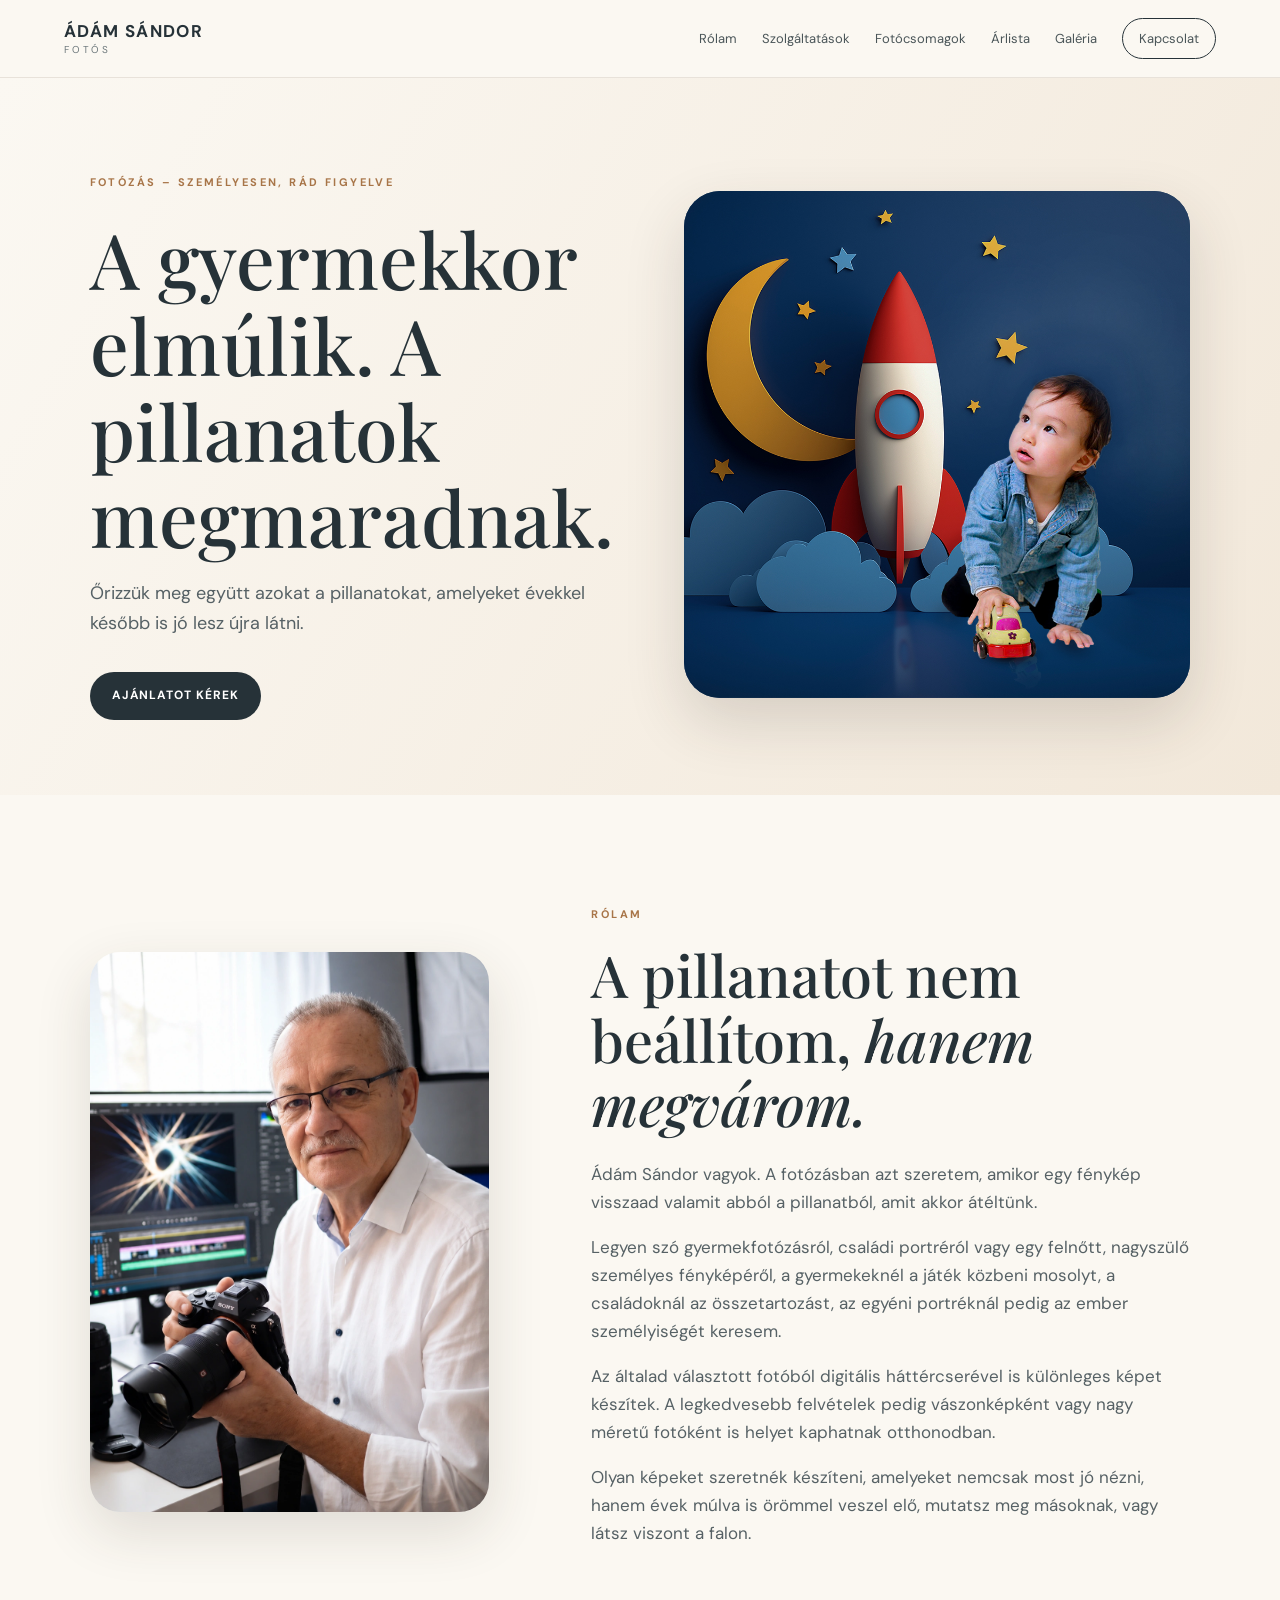
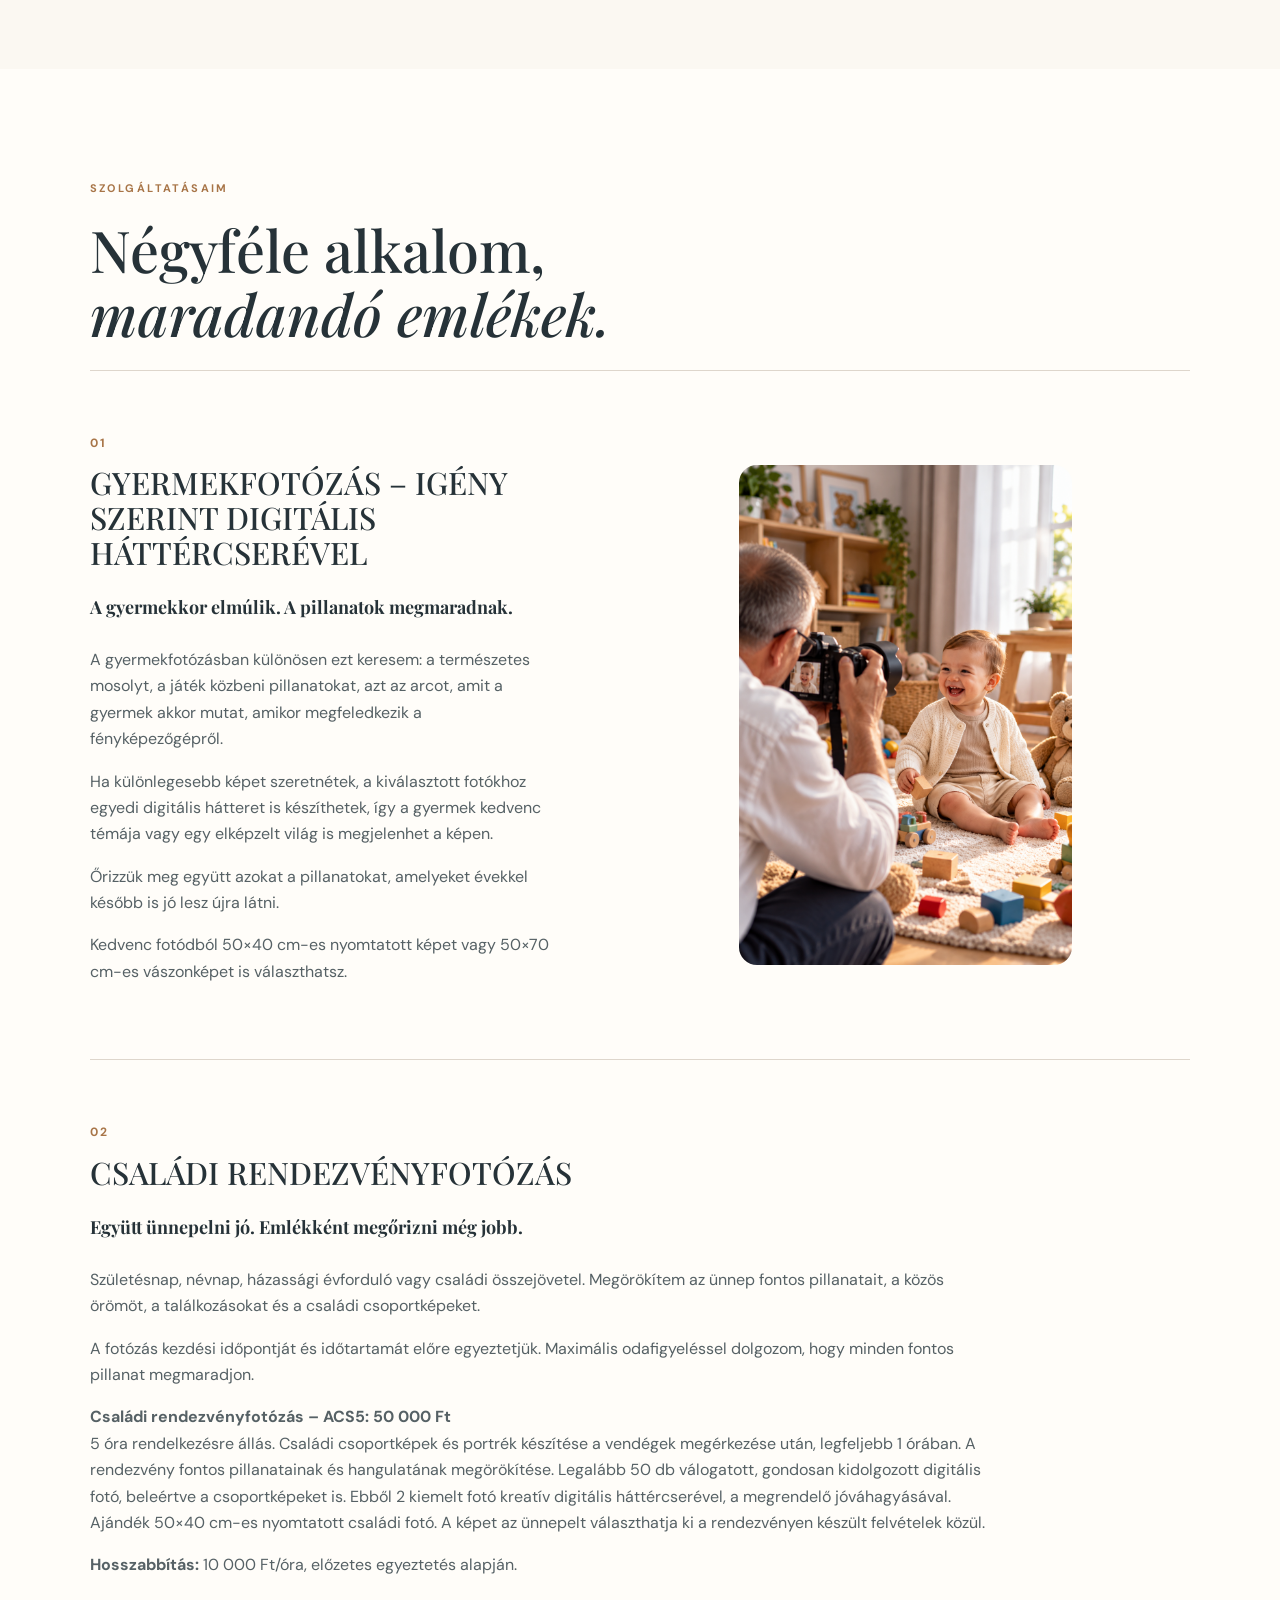
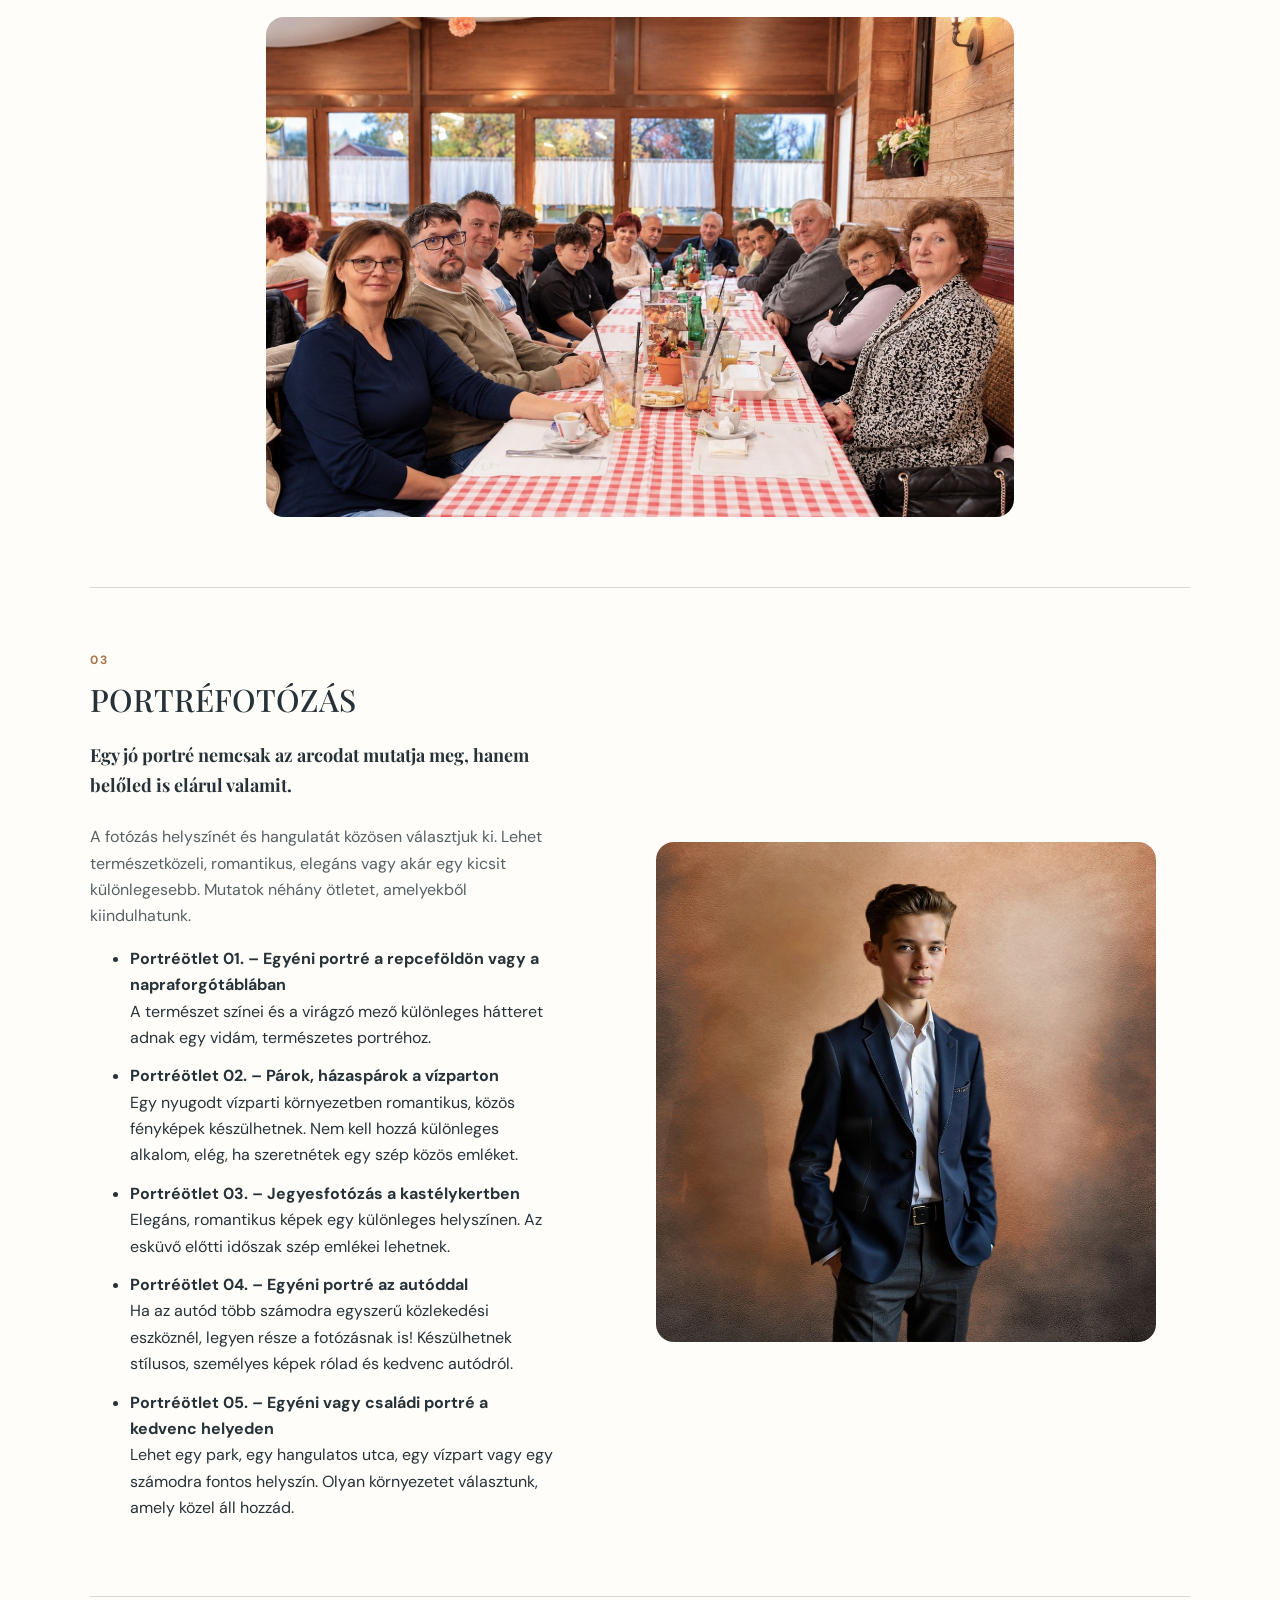
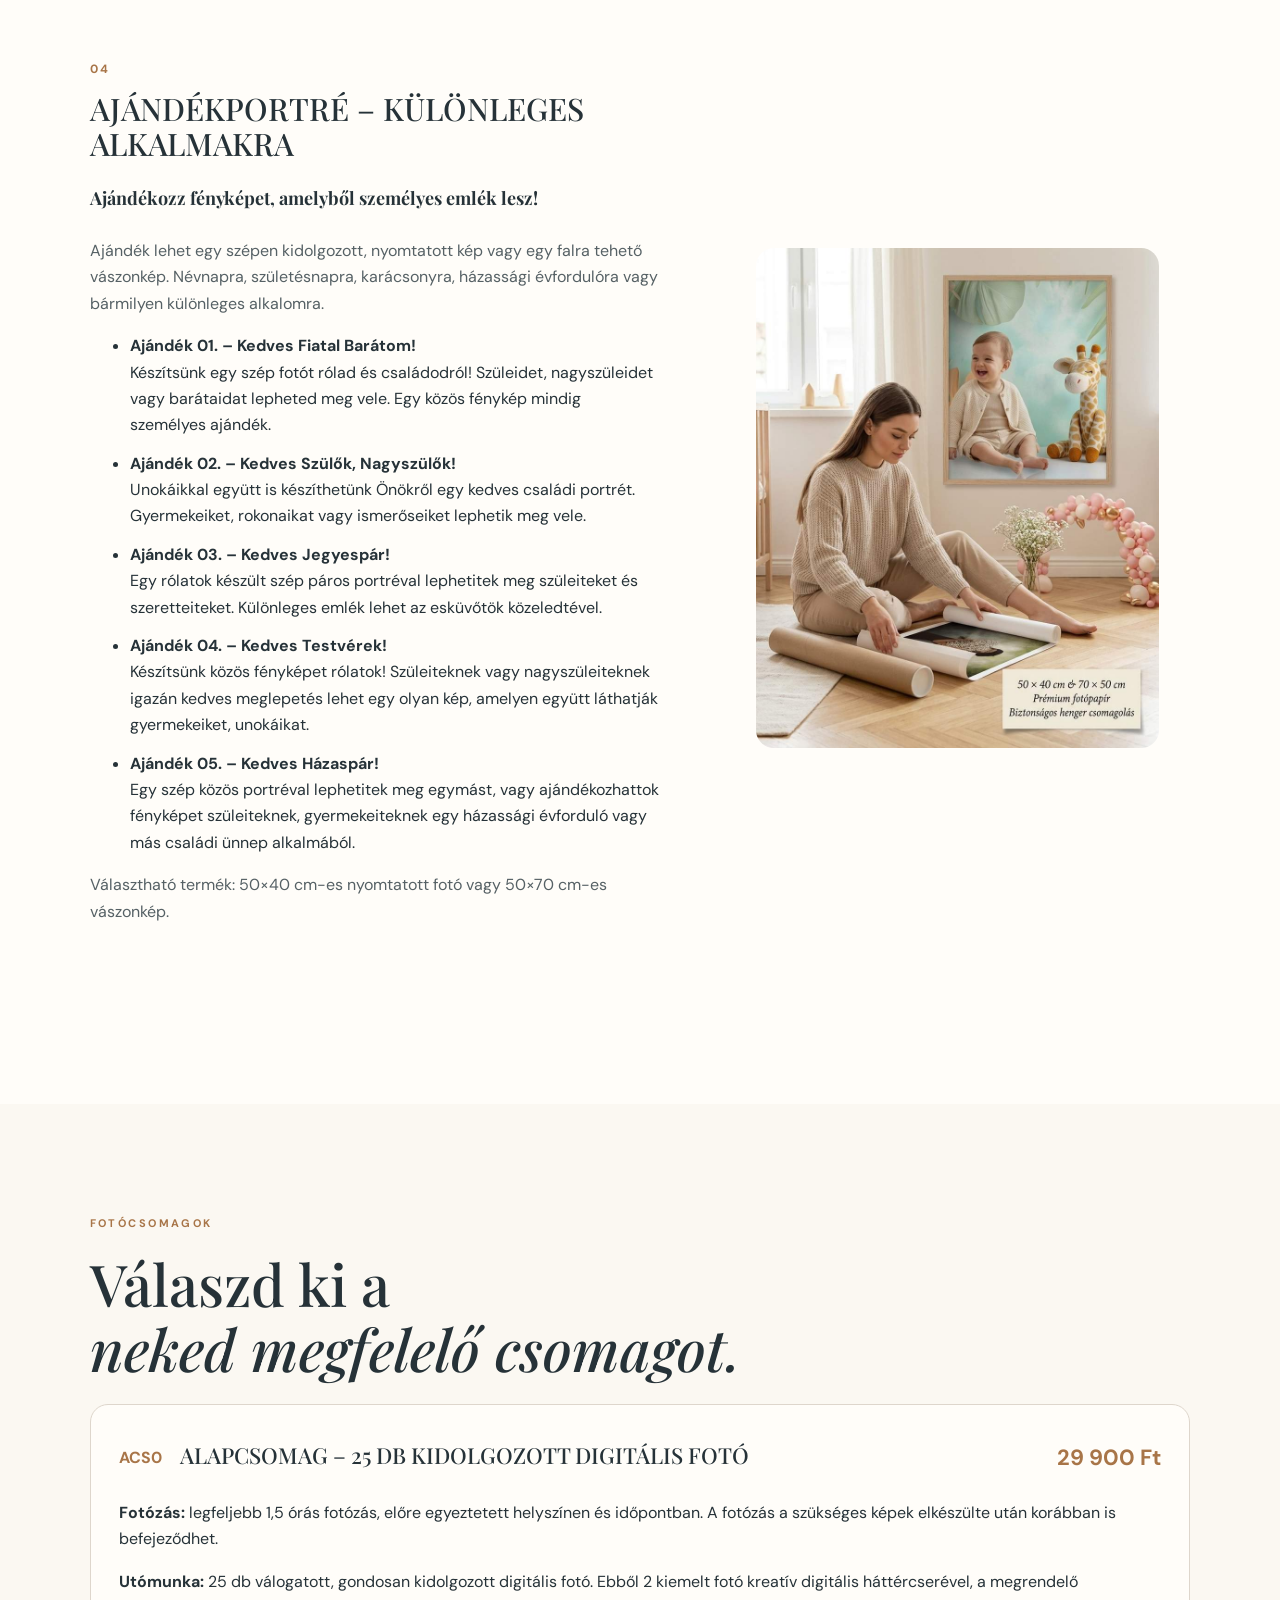
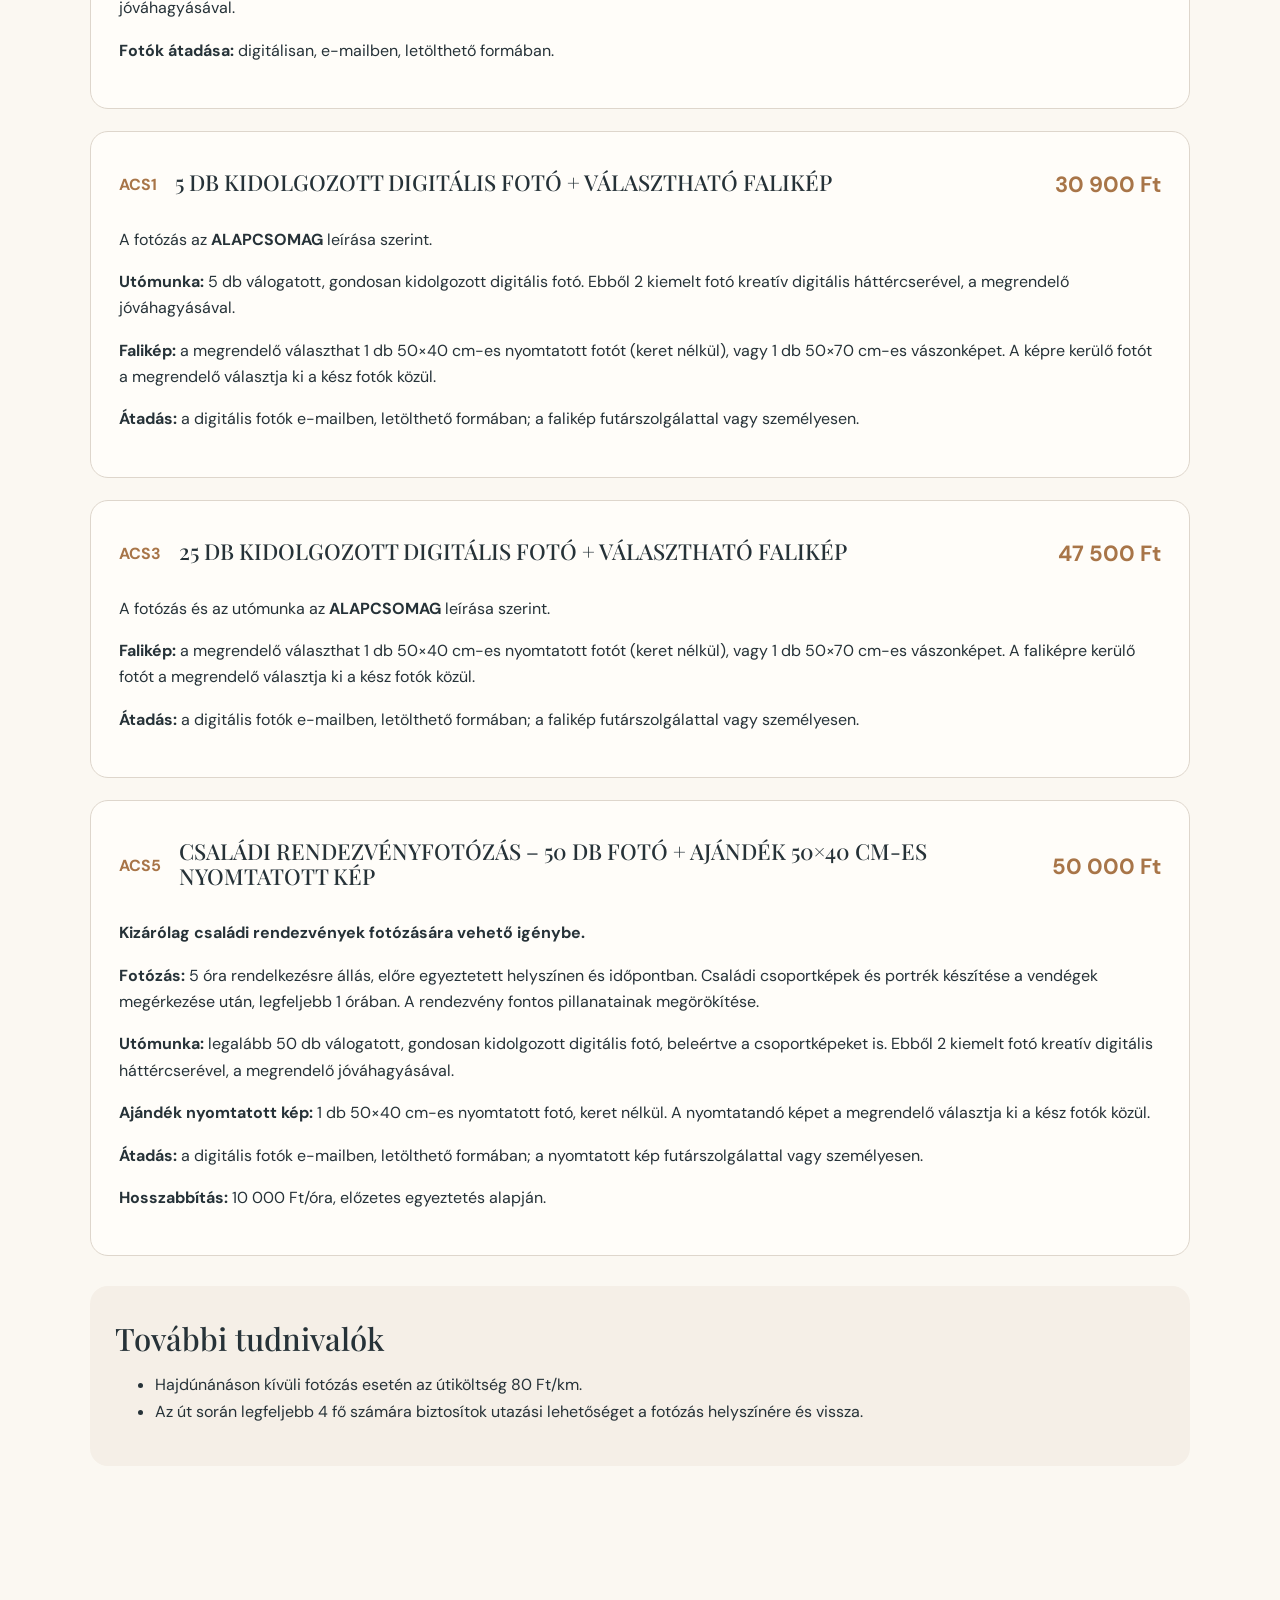
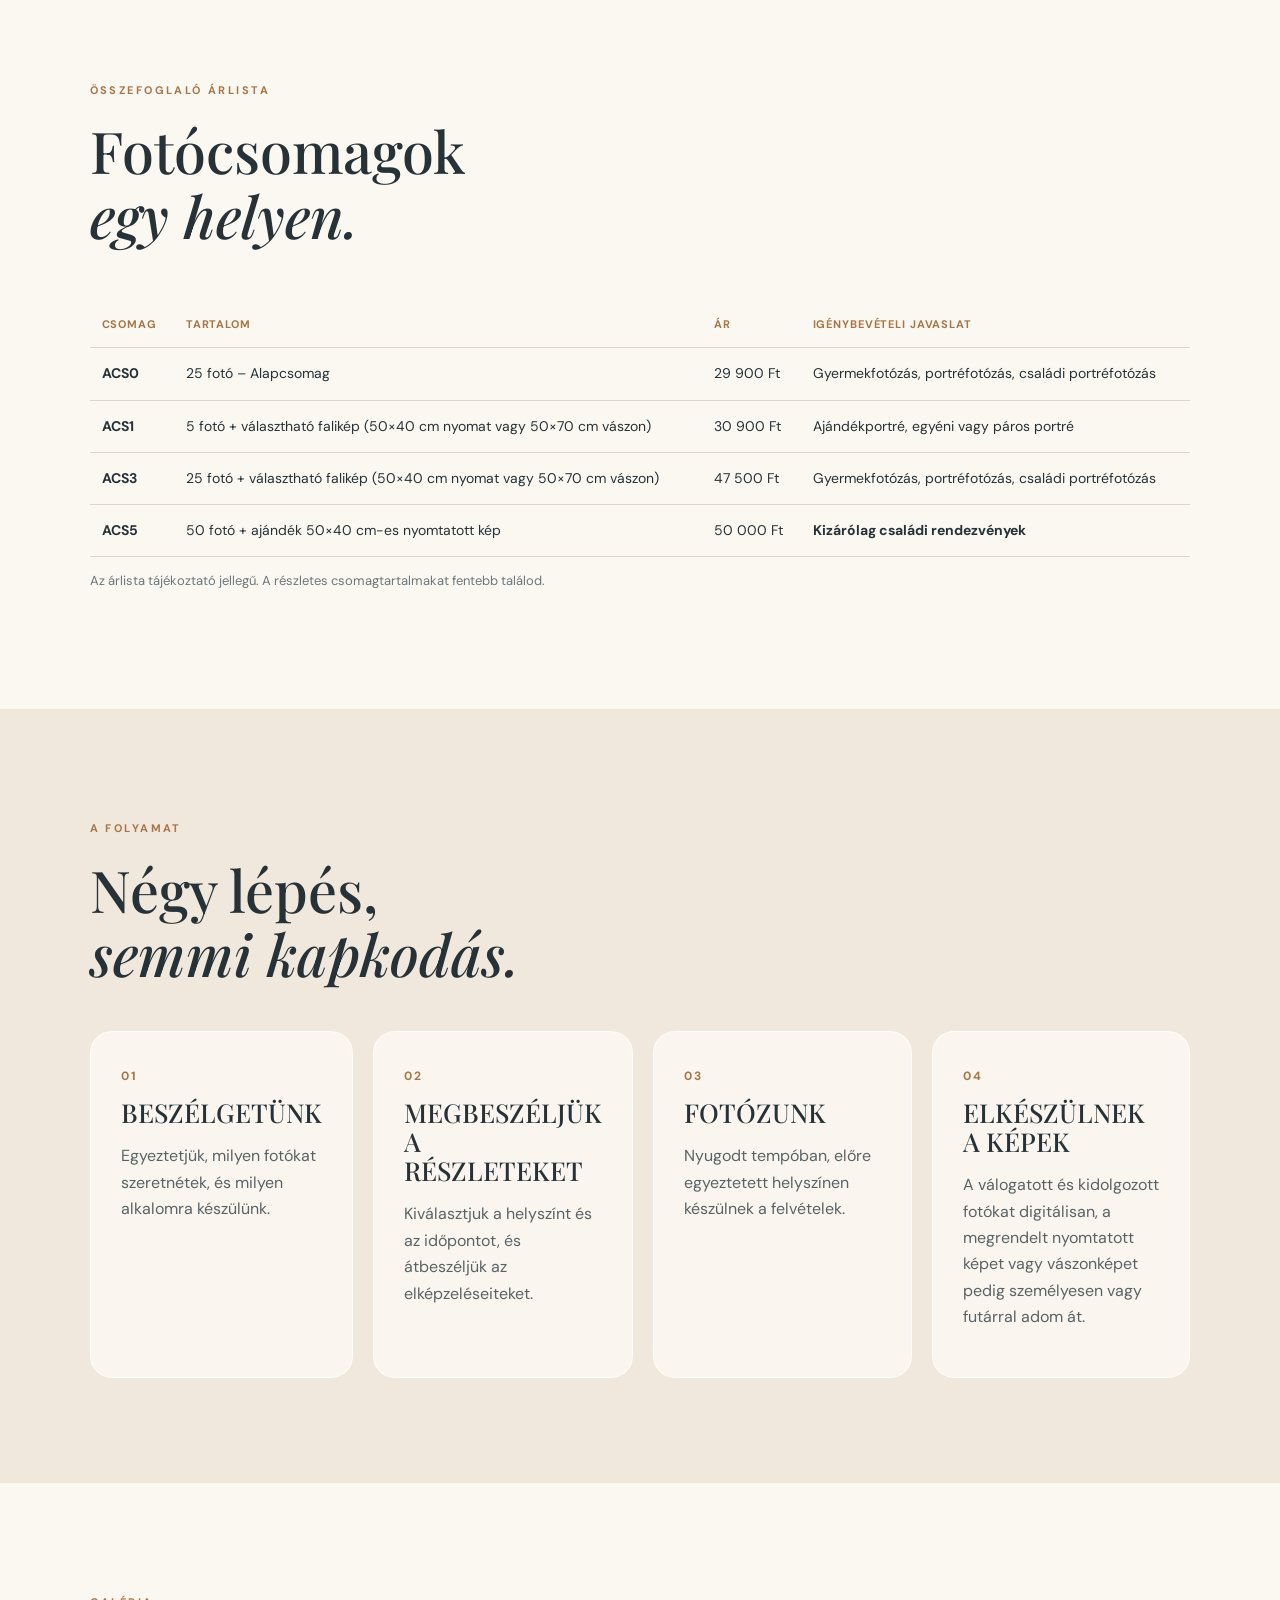
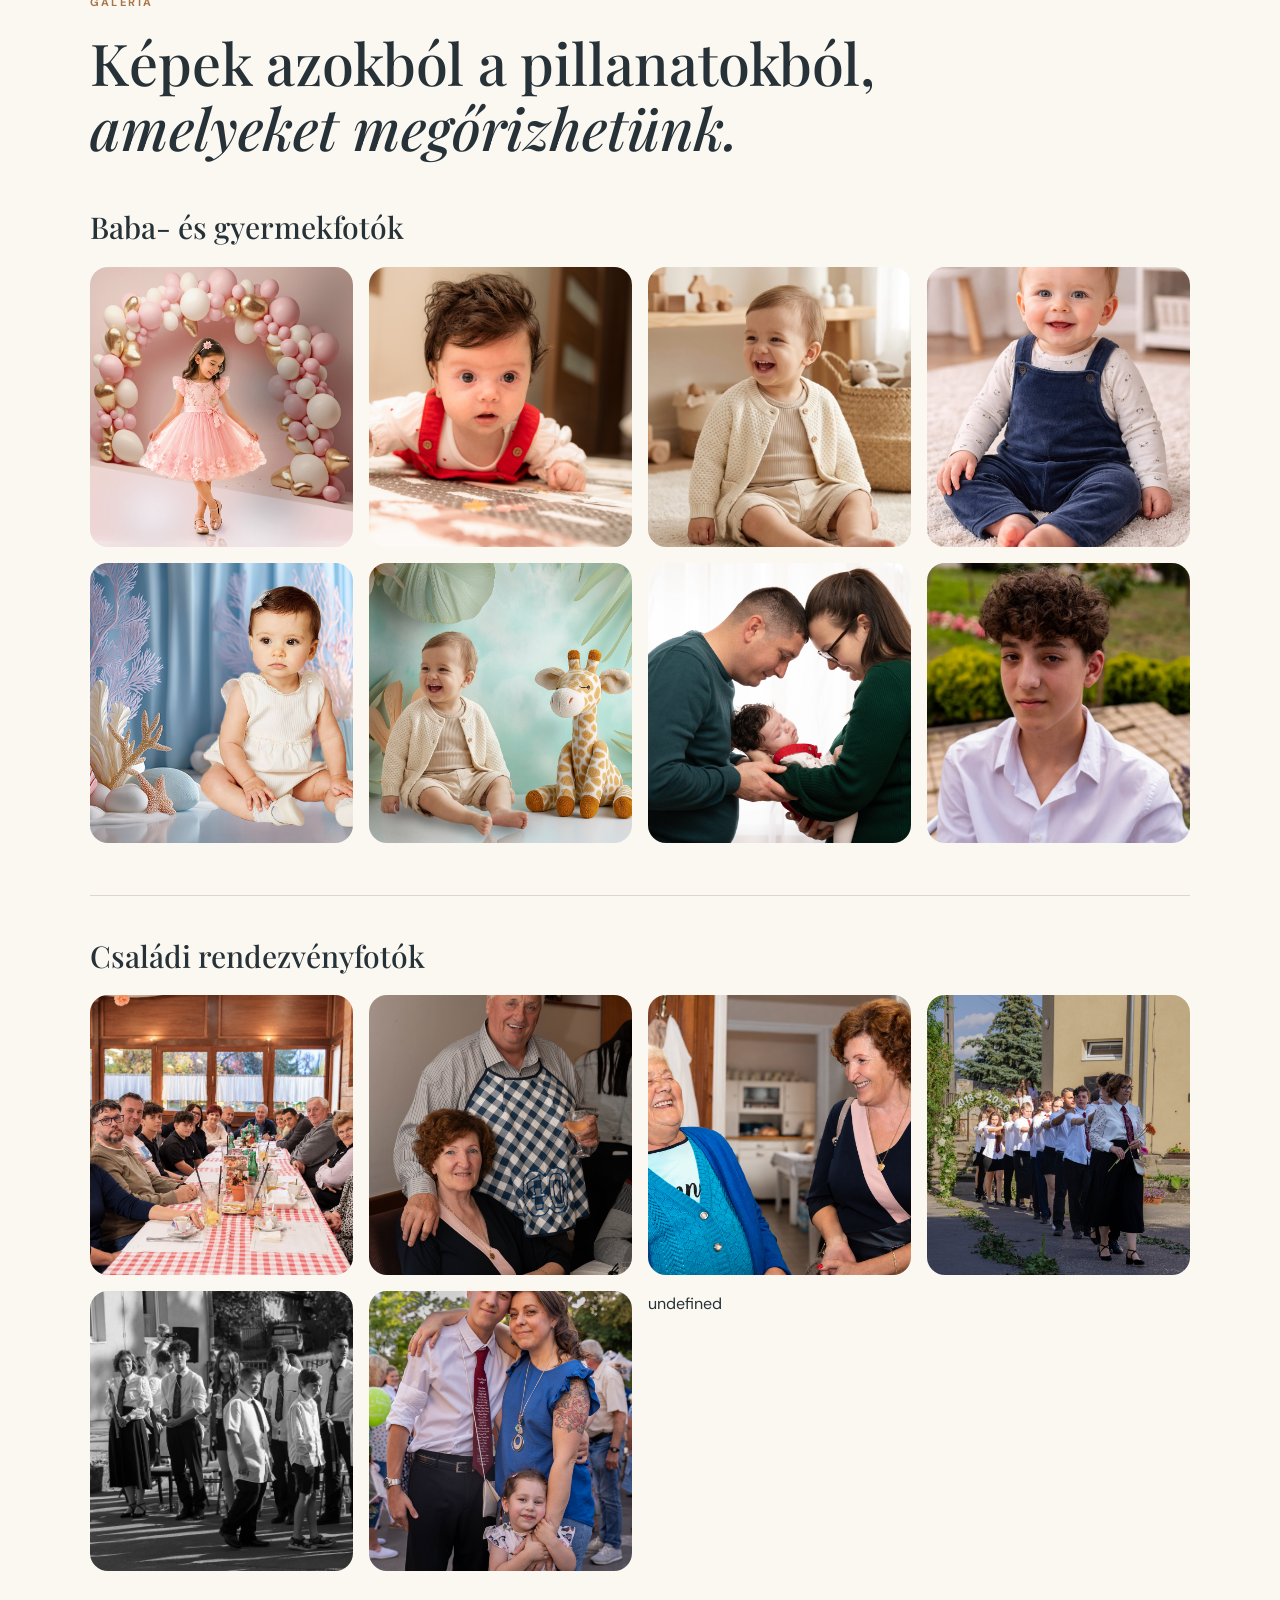
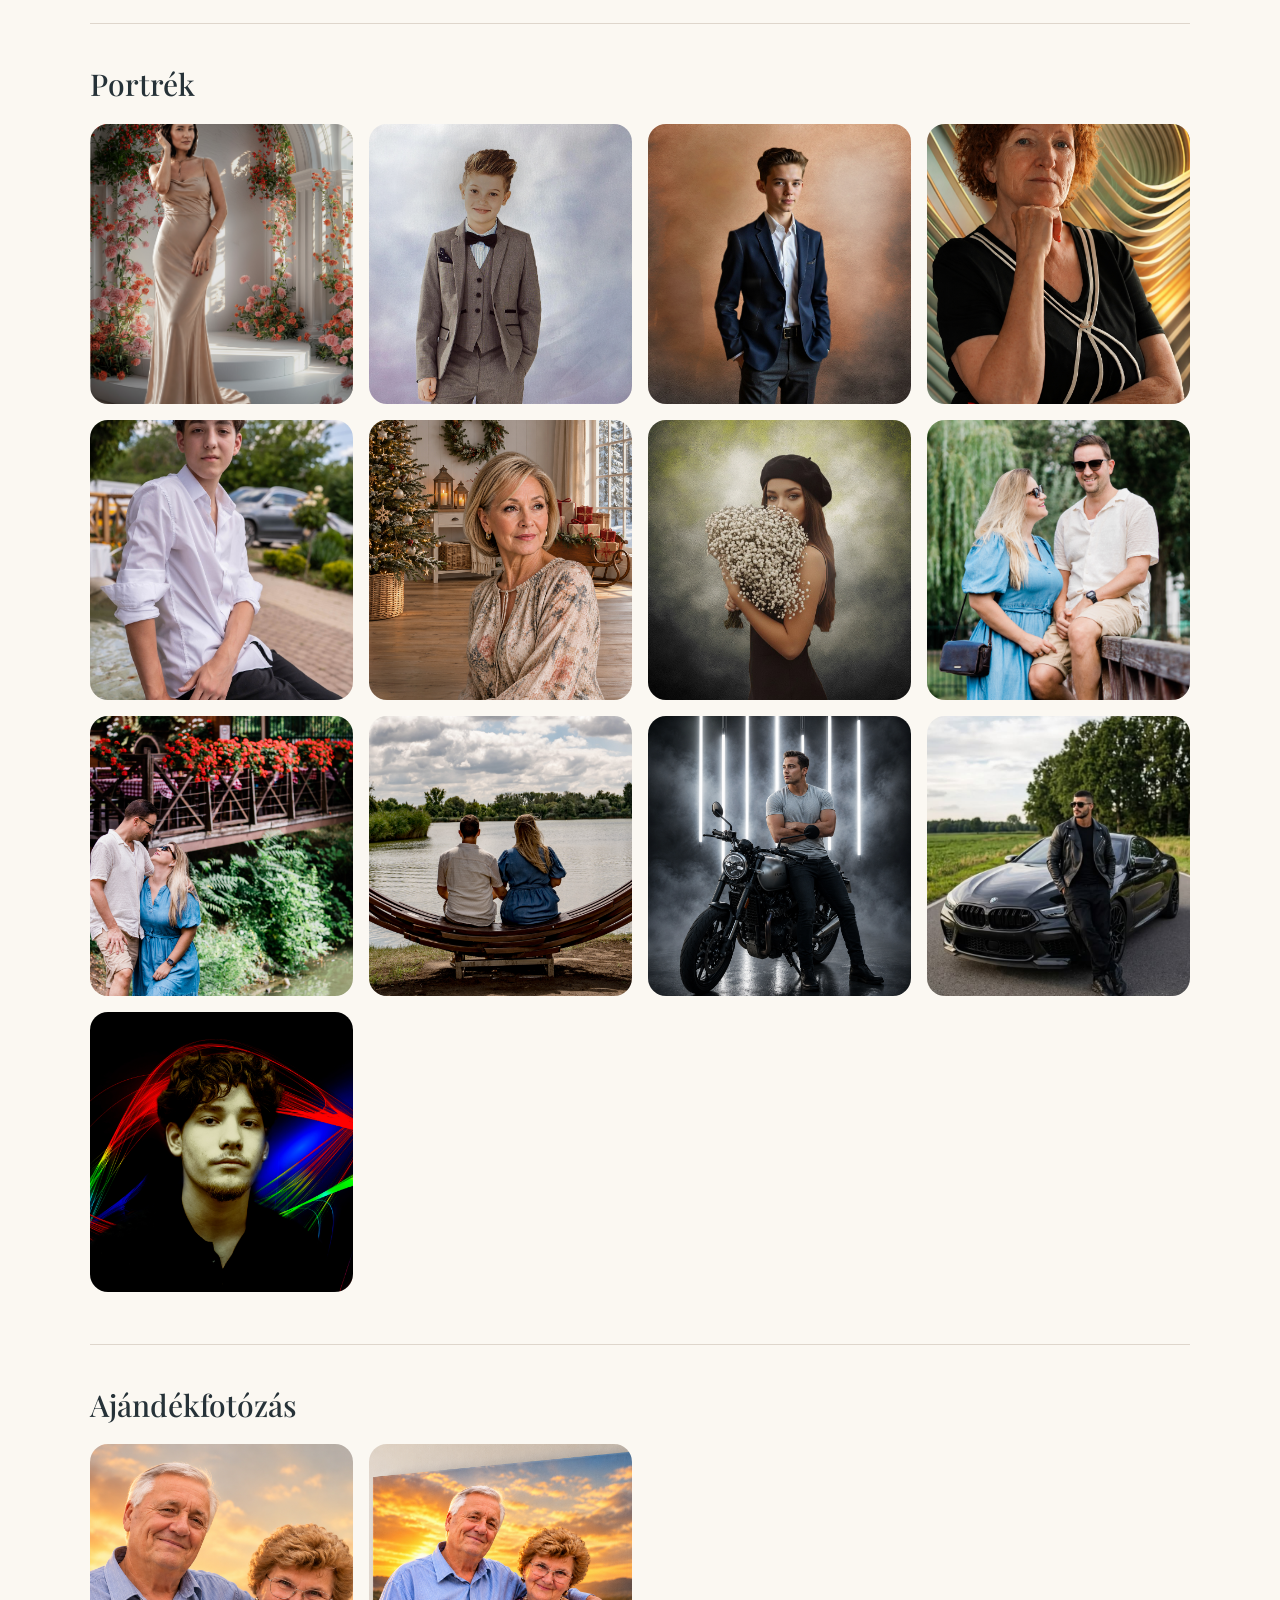
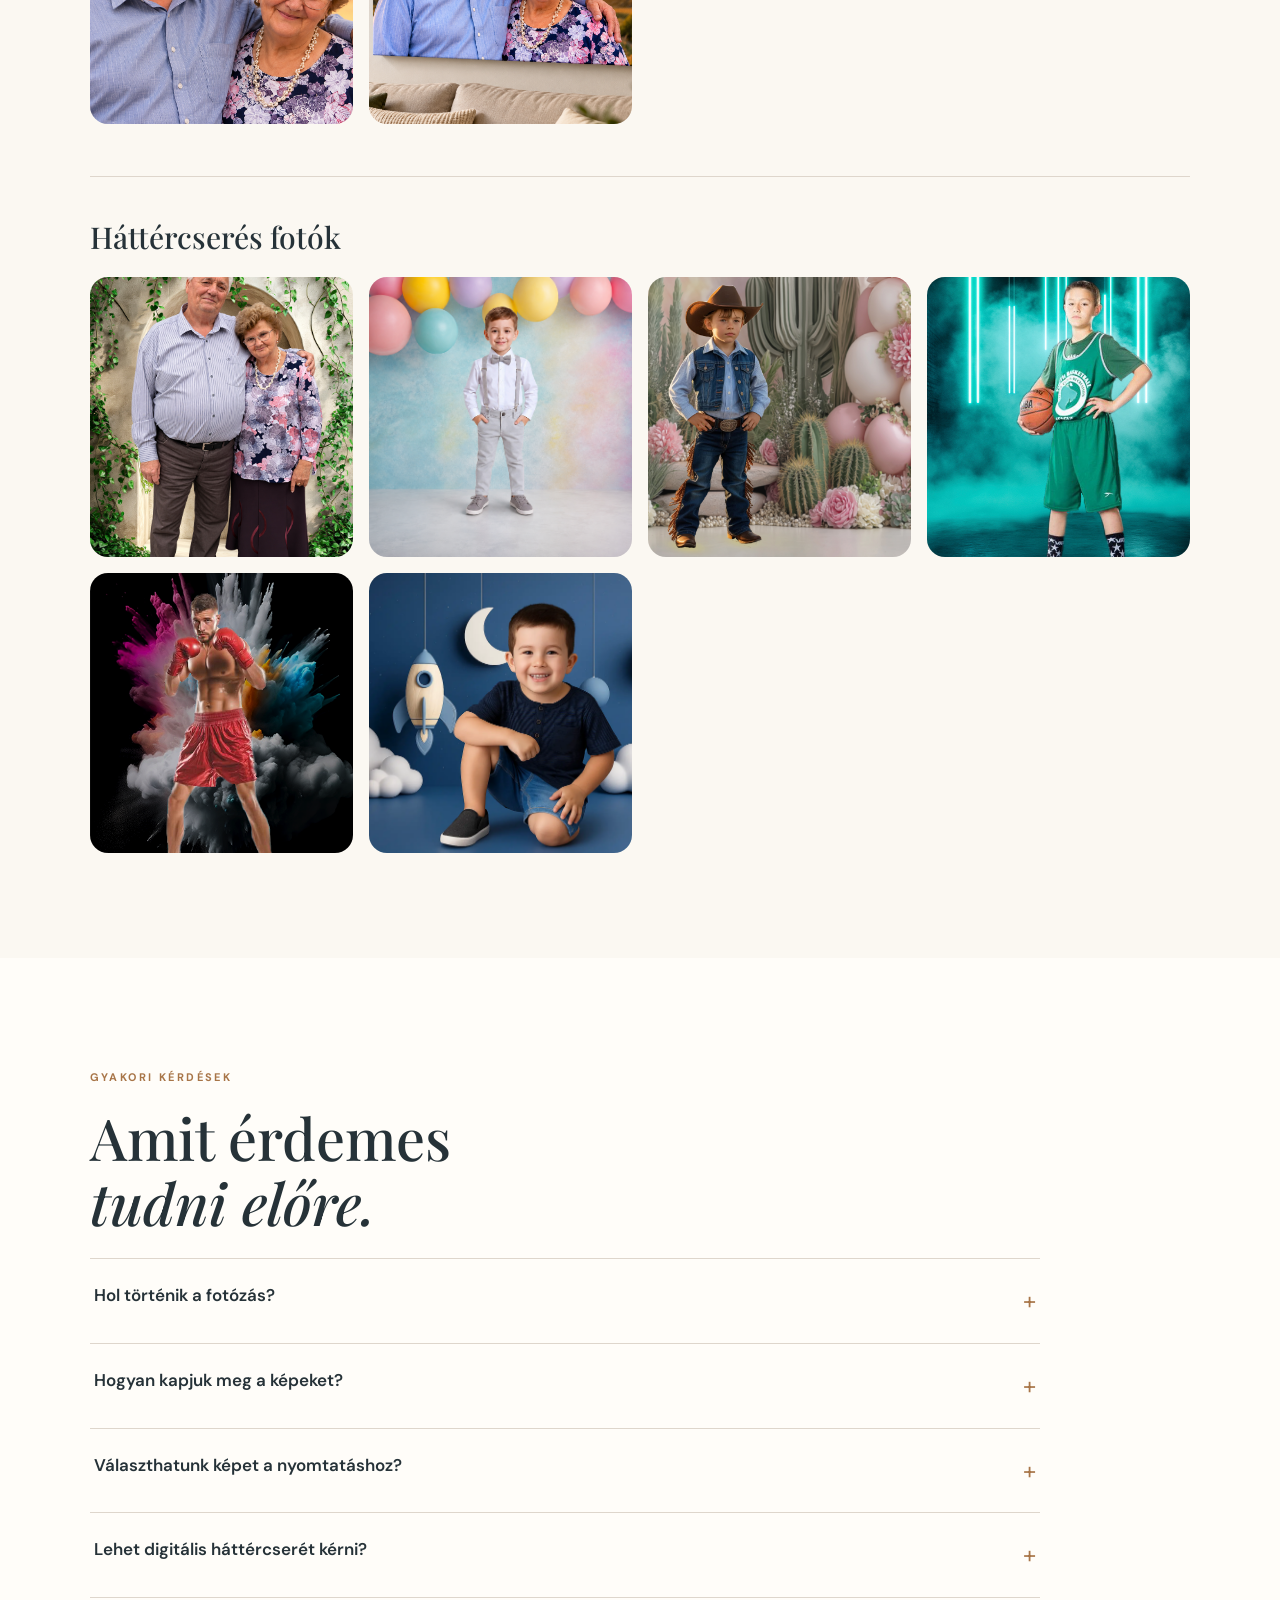
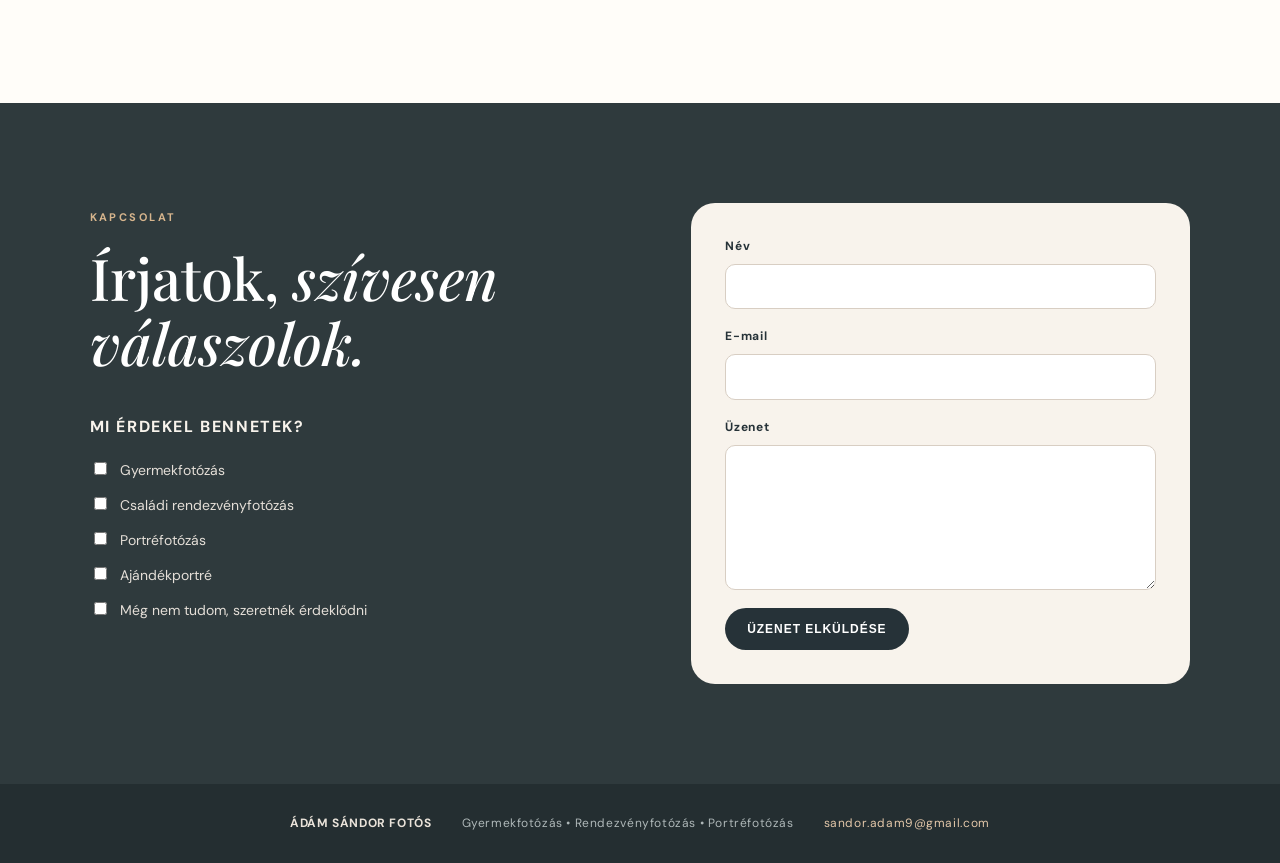
==== commit 7bffdf26: "Fix corrected Christmas portrait image source" ====
--- a/index.html
+++ b/index.html
@@ -64,7 +64,7 @@
 <tr><td><b>ACS5</b></td><td>50 fotó + ajándék 50×40 cm-es nyomtatott kép</td><td>50 000 Ft</td><td><b>Kizárólag családi rendezvények</b></td></tr>
 </tbody></table></div><p class="table-note">Az árlista tájékoztató jellegű. A részletes csomagtartalmakat fentebb találod.</p></section>
 <section id="folyamat" class="section process"><small class="eyebrow">A FOLYAMAT</small><h2>Négy lépés,<br><i>semmi kapkodás.</i></h2><div class="steps"><div class="step"><b>01</b><h3>BESZÉLGETÜNK</h3><p>Egyeztetjük, milyen fotókat szeretnétek, és milyen alkalomra készülünk.</p></div><div class="step"><b>02</b><h3>MEGBESZÉLJÜK A RÉSZLETEKET</h3><p>Kiválasztjuk a helyszínt és az időpontot, és átbeszéljük az elképzeléseiteket.</p></div><div class="step"><b>03</b><h3>FOTÓZUNK</h3><p>Nyugodt tempóban, előre egyeztetett helyszínen készülnek a felvételek.</p></div><div class="step"><b>04</b><h3>ELKÉSZÜLNEK A KÉPEK</h3><p>A válogatott és kidolgozott fotókat digitálisan, a megrendelt nyomtatott képet vagy vászonképet pedig személyesen vagy futárral adom át.</p></div></div></section>
-<section id="galeria" class="section gallery-section"><small class="eyebrow">GALÉRIA</small><h2>Képek azokból a pillanatokból,<br><i>amelyeket megőrizhetünk.</i></h2><div class="gallery-group"><h3>Baba- és gyermekfotók</h3><div class="gallery-grid"><a href="images/00-00-GYEREK01-nyit%C3%B3k%C3%A9p-Kiemelt.jpg" target="_blank" rel="noopener"><img loading="lazy" src="images/00-00-GYEREK01-nyit%C3%B3k%C3%A9p-Kiemelt.jpg" alt="Ádám Sándor Fotós – Baba- és gyermekfotók 1"></a><a href="images/00-01-BABAFOTO-j%C3%B3.jpg" target="_blank" rel="noopener"><img loading="lazy" src="images/00-01-BABAFOTO-j%C3%B3.jpg" alt="Ádám Sándor Fotós – Baba- és gyermekfotók 2"></a><a href="images/00-04-BABAFOTO-j%C3%B3.jpg" target="_blank" rel="noopener"><img loading="lazy" src="images/00-04-BABAFOTO-j%C3%B3.jpg" alt="Ádám Sándor Fotós – Baba- és gyermekfotók 3"></a><a href="images/00-03-BABAFOTO-j%C3%B3.jpg" target="_blank" rel="noopener"><img loading="lazy" src="images/00-03-BABAFOTO-j%C3%B3.jpg" alt="Ádám Sándor Fotós – Baba- és gyermekfotók 4"></a><a href="images/00-05-BABAFOTO-Kiemelt.jpg" target="_blank" rel="noopener"><img loading="lazy" src="images/00-05-BABAFOTO-Kiemelt.jpg" alt="Ádám Sándor Fotós – Baba- és gyermekfotók 5"></a><a href="images/01-GYEREK07-kreat%C3%ADv-Kiemelt.jpg" target="_blank" rel="noopener"><img loading="lazy" src="images/01-GYEREK07-kreat%C3%ADv-Kiemelt.jpg" alt="Ádám Sándor Fotós – Baba- és gyermekfotók 6"></a><a href="images/01-17-GYERMEK.jpg" target="_blank" rel="noopener"><img loading="lazy" src="images/01-17-GYERMEK.jpg" alt="Ádám Sándor Fotós – Baba- és gyermekfotók 7"></a><a href="images/01-GYEREK02-J%C3%B3.jpg" target="_blank" rel="noopener"><img loading="lazy" src="images/01-GYEREK02-J%C3%B3.jpg" alt="Ádám Sándor Fotós – Baba- és gyermekfotók 8"></a></div></div><div class="gallery-group"><h3>Családi rendezvényfotók</h3><div class="gallery-grid"><a href="images/02-01-CSAL%C3%81DI%20SZ%C3%9CLI-nyit%C3%B3k%C3%A9p-J%C3%B3.jpg" target="_blank" rel="noopener"><img loading="lazy" src="images/02-01-CSAL%C3%81DI%20SZ%C3%9CLI-nyit%C3%B3k%C3%A9p-J%C3%B3.jpg" alt="Ádám Sándor Fotós – Családi rendezvényfotók 1"></a><a href="images/02-02-CSAL%C3%81DI%20SZ%C3%9CLI-Megtartani.jpg" target="_blank" rel="noopener"><img loading="lazy" src="images/02-02-CSAL%C3%81DI%20SZ%C3%9CLI-Megtartani.jpg" alt="Ádám Sándor Fotós – Családi rendezvényfotók 2"></a><a href="images/02-03-CSAL%C3%81DI%20SZ%C3%9CLI-Megtartani.jpg" target="_blank" rel="noopener"><img loading="lazy" src="images/02-03-CSAL%C3%81DI%20SZ%C3%9CLI-Megtartani.jpg" alt="Ádám Sándor Fotós – Családi rendezvényfotók 3"></a><a href="images/02-08-CSAL%C3%81DI%20BALLAG-Megtartani.jpg" target="_blank" rel="noopener"><img loading="lazy" src="images/02-08-CSAL%C3%81DI%20BALLAG-Megtartani.jpg" alt="Ádám Sándor Fotós – Családi rendezvényfotók 4"></a><a href="images/02-09-CSAL%C3%81DI%20BALLAG-Megtartani.jpg" target="_blank" rel="noopener"><img loading="lazy" src="images/02-09-CSAL%C3%81DI%20BALLAG-Megtartani.jpg" alt="Ádám Sándor Fotós – Családi rendezvényfotók 5"></a><a href="images/02-10-CSAL%C3%81DI%20BALLAG-Megtartani.jpg" target="_blank" rel="noopener"><img loading="lazy" src="images/02-10-CSAL%C3%81DI%20BALLAG-Megtartani.jpg" alt="Ádám Sándor Fotós – Családi rendezvényfotók 6"></a>undefined</div></div><div class="gallery-group"><h3>Portrék</h3><div class="gallery-grid"><a href="images/03-01-PORTR%C3%89%20EGY%C3%89N-Kiemelt.png" target="_blank" rel="noopener"><img loading="lazy" src="images/03-01-PORTR%C3%89%20EGY%C3%89N-Kiemelt.png" alt="Ádám Sándor Fotós – Portrék 1"></a><a href="images/03-04-PORTR%C3%89%20EGY%C3%89NI-Aj%C3%A1nlom.jpg" target="_blank" rel="noopener"><img loading="lazy" src="images/03-04-PORTR%C3%89%20EGY%C3%89NI-Aj%C3%A1nlom.jpg" alt="Ádám Sándor Fotós – Portrék 2"></a><a href="images/03-05-PORTR%C3%89%20EGY%C3%89NI01.jpg" target="_blank" rel="noopener"><img loading="lazy" src="images/03-05-PORTR%C3%89%20EGY%C3%89NI01.jpg" alt="Ádám Sándor Fotós – Portrék 3"></a><a href="images/03-02-PORTR%C3%89%20EGY%C3%89NI-Aj%C3%A1nlom.png" target="_blank" rel="noopener"><img loading="lazy" src="images/03-02-PORTR%C3%89%20EGY%C3%89NI-Aj%C3%A1nlom.png" alt="Ádám Sándor Fotós – Portrék 4"></a><a href="images/03-06-PORTR%C3%89%20EGY%C3%89NI.jpg" target="_blank" rel="noopener"><img loading="lazy" src="images/03-06-PORTR%C3%89%20EGY%C3%89NI.jpg" alt="Ádám Sándor Fotós – Portrék 5"></a><a href="images/11-Kar%C3%A1csony%20egyed%C3%BCli2.jpg" target="_blank" rel="noopener"><img loading="lazy" src="images/11-Kar%C3%A1csony%20egyed%C3%BCli2.jpg" alt="Ádám Sándor Fotós – Portrék 7"></a><a href="images/03-01-PORTR%C3%89%20EGY%C3%89NI1-Kiemelt.jpg" target="_blank" rel="noopener"><img loading="lazy" src="images/03-01-PORTR%C3%89%20EGY%C3%89NI1-Kiemelt.jpg" alt="Ádám Sándor Fotós – Portrék 7"></a><a href="images/03-07-PORTR%C3%89%20P%C3%81ROS-Kiemelt.jpg" target="_blank" rel="noopener"><img loading="lazy" src="images/03-07-PORTR%C3%89%20P%C3%81ROS-Kiemelt.jpg" alt="Ádám Sándor Fotós – Portrék 8"></a><a href="images/03-06-PORTR%C3%89%20P%C3%81ROS-Kiemelt.jpg" target="_blank" rel="noopener"><img loading="lazy" src="images/03-06-PORTR%C3%89%20P%C3%81ROS-Kiemelt.jpg" alt="Ádám Sándor Fotós – Portrék 9"></a><a href="images/03-09-PORTR%C3%89%20P%C3%81ROS-Kieg%C3%A9sz%C3%ADt%C5%91k%C3%A9p-J%C3%B3.jpg" target="_blank" rel="noopener"><img loading="lazy" src="images/03-09-PORTR%C3%89%20P%C3%81ROS-Kieg%C3%A9sz%C3%ADt%C5%91k%C3%A9p-J%C3%B3.jpg" alt="Ádám Sándor Fotós – Portrék 10"></a><a href="images/03-16-PORTR%C3%89%20motoroddal-J%C3%B3.png" target="_blank" rel="noopener"><img loading="lazy" src="images/03-16-PORTR%C3%89%20motoroddal-J%C3%B3.png" alt="Ádám Sándor Fotós – Portrék 11"></a><a href="images/03-18-PORTR%C3%89%20aut%C3%B3ddal-Nagyon%20J%C3%B3.jpg" target="_blank" rel="noopener"><img loading="lazy" src="images/03-18-PORTR%C3%89%20aut%C3%B3ddal-Nagyon%20J%C3%B3.jpg" alt="Ádám Sándor Fotós – Portrék 12"></a><a href="images/03-03-PORTR%C3%89%20EGY%C3%89NI-Aj%C3%A1nlom.jpg" target="_blank" rel="noopener"><img loading="lazy" src="images/03-03-PORTR%C3%89%20EGY%C3%89NI-Aj%C3%A1nlom.jpg" alt="Ádám Sándor Fotós – Portrék 13"></a></div></div><div class="gallery-group"><h3>Ajándékfotózás</h3><div class="gallery-grid"><a href="images/04-01-AJ%C3%81ND%C3%89K%20portr%C3%A9-Megtartan%C3%A1m.png" target="_blank" rel="noopener"><img loading="lazy" src="images/04-01-AJ%C3%81ND%C3%89K%20portr%C3%A9-Megtartan%C3%A1m.png" alt="Ádám Sándor Fotós – Ajándékfotózás 1"></a><a href="images/04-02-AJ%C3%81ND%C3%89K-Textilk%C3%A9p-Megtartan%C3%A1m.png" target="_blank" rel="noopener"><img loading="lazy" src="images/04-02-AJ%C3%81ND%C3%89K-Textilk%C3%A9p-Megtartan%C3%A1m.png" alt="Ádám Sándor Fotós – Ajándékfotózás 2"></a></div></div><div class="gallery-group"><h3>Háttércserés fotók</h3><div class="gallery-grid"><a href="images/05-03-H%C3%81TT%C3%89RCSERE-Megatartan%C3%A1m.jpg" target="_blank" rel="noopener"><img loading="lazy" src="images/05-03-H%C3%81TT%C3%89RCSERE-Megatartan%C3%A1m.jpg" alt="Ádám Sándor Fotós – Háttércserés fotók 1"></a><a href="images/05-09-H%C3%81TT%C3%89RCSERE-Megtartan%C3%A1m.png" target="_blank" rel="noopener"><img loading="lazy" src="images/05-09-H%C3%81TT%C3%89RCSERE-Megtartan%C3%A1m.png" alt="Ádám Sándor Fotós – Háttércserés fotók 2"></a><a href="images/05-11-H%C3%81TT%C3%89RCSERE-Megtartan%C3%A1m.jpg" target="_blank" rel="noopener"><img loading="lazy" src="images/05-11-H%C3%81TT%C3%89RCSERE-Megtartan%C3%A1m.jpg" alt="Ádám Sándor Fotós – Háttércserés fotók 3"></a><a href="images/05-16-H%C3%81TT%C3%89RCSERE-Megtartan%C3%A1m.jpg" target="_blank" rel="noopener"><img loading="lazy" src="images/05-16-H%C3%81TT%C3%89RCSERE-Megtartan%C3%A1m.jpg" alt="Ádám Sándor Fotós – Háttércserés fotók 4"></a><a href="images/05-07-H%C3%81TT%C3%89RCSERE-Megtartan%C3%A1m.png" target="_blank" rel="noopener"><img loading="lazy" src="images/05-07-H%C3%81TT%C3%89RCSERE-Megtartan%C3%A1m.png" alt="Ádám Sándor Fotós – Háttércserés fotók 5"></a><a href="images/05-17-H%C3%81TT%C3%89RCSERE-Kiemelt.webp" target="_blank" rel="noopener"><img loading="lazy" src="images/05-17-H%C3%81TT%C3%89RCSERE-Kiemelt.webp" alt="Ádám Sándor Fotós – Háttércserés fotók 6"></a></div></div></section>
+<section id="galeria" class="section gallery-section"><small class="eyebrow">GALÉRIA</small><h2>Képek azokból a pillanatokból,<br><i>amelyeket megőrizhetünk.</i></h2><div class="gallery-group"><h3>Baba- és gyermekfotók</h3><div class="gallery-grid"><a href="images/00-00-GYEREK01-nyit%C3%B3k%C3%A9p-Kiemelt.jpg" target="_blank" rel="noopener"><img loading="lazy" src="images/00-00-GYEREK01-nyit%C3%B3k%C3%A9p-Kiemelt.jpg" alt="Ádám Sándor Fotós – Baba- és gyermekfotók 1"></a><a href="images/00-01-BABAFOTO-j%C3%B3.jpg" target="_blank" rel="noopener"><img loading="lazy" src="images/00-01-BABAFOTO-j%C3%B3.jpg" alt="Ádám Sándor Fotós – Baba- és gyermekfotók 2"></a><a href="images/00-04-BABAFOTO-j%C3%B3.jpg" target="_blank" rel="noopener"><img loading="lazy" src="images/00-04-BABAFOTO-j%C3%B3.jpg" alt="Ádám Sándor Fotós – Baba- és gyermekfotók 3"></a><a href="images/00-03-BABAFOTO-j%C3%B3.jpg" target="_blank" rel="noopener"><img loading="lazy" src="images/00-03-BABAFOTO-j%C3%B3.jpg" alt="Ádám Sándor Fotós – Baba- és gyermekfotók 4"></a><a href="images/00-05-BABAFOTO-Kiemelt.jpg" target="_blank" rel="noopener"><img loading="lazy" src="images/00-05-BABAFOTO-Kiemelt.jpg" alt="Ádám Sándor Fotós – Baba- és gyermekfotók 5"></a><a href="images/01-GYEREK07-kreat%C3%ADv-Kiemelt.jpg" target="_blank" rel="noopener"><img loading="lazy" src="images/01-GYEREK07-kreat%C3%ADv-Kiemelt.jpg" alt="Ádám Sándor Fotós – Baba- és gyermekfotók 6"></a><a href="images/01-17-GYERMEK.jpg" target="_blank" rel="noopener"><img loading="lazy" src="images/01-17-GYERMEK.jpg" alt="Ádám Sándor Fotós – Baba- és gyermekfotók 7"></a><a href="images/01-GYEREK02-J%C3%B3.jpg" target="_blank" rel="noopener"><img loading="lazy" src="images/01-GYEREK02-J%C3%B3.jpg" alt="Ádám Sándor Fotós – Baba- és gyermekfotók 8"></a></div></div><div class="gallery-group"><h3>Családi rendezvényfotók</h3><div class="gallery-grid"><a href="images/02-01-CSAL%C3%81DI%20SZ%C3%9CLI-nyit%C3%B3k%C3%A9p-J%C3%B3.jpg" target="_blank" rel="noopener"><img loading="lazy" src="images/02-01-CSAL%C3%81DI%20SZ%C3%9CLI-nyit%C3%B3k%C3%A9p-J%C3%B3.jpg" alt="Ádám Sándor Fotós – Családi rendezvényfotók 1"></a><a href="images/02-02-CSAL%C3%81DI%20SZ%C3%9CLI-Megtartani.jpg" target="_blank" rel="noopener"><img loading="lazy" src="images/02-02-CSAL%C3%81DI%20SZ%C3%9CLI-Megtartani.jpg" alt="Ádám Sándor Fotós – Családi rendezvényfotók 2"></a><a href="images/02-03-CSAL%C3%81DI%20SZ%C3%9CLI-Megtartani.jpg" target="_blank" rel="noopener"><img loading="lazy" src="images/02-03-CSAL%C3%81DI%20SZ%C3%9CLI-Megtartani.jpg" alt="Ádám Sándor Fotós – Családi rendezvényfotók 3"></a><a href="images/02-08-CSAL%C3%81DI%20BALLAG-Megtartani.jpg" target="_blank" rel="noopener"><img loading="lazy" src="images/02-08-CSAL%C3%81DI%20BALLAG-Megtartani.jpg" alt="Ádám Sándor Fotós – Családi rendezvényfotók 4"></a><a href="images/02-09-CSAL%C3%81DI%20BALLAG-Megtartani.jpg" target="_blank" rel="noopener"><img loading="lazy" src="images/02-09-CSAL%C3%81DI%20BALLAG-Megtartani.jpg" alt="Ádám Sándor Fotós – Családi rendezvényfotók 5"></a><a href="images/02-10-CSAL%C3%81DI%20BALLAG-Megtartani.jpg" target="_blank" rel="noopener"><img loading="lazy" src="images/02-10-CSAL%C3%81DI%20BALLAG-Megtartani.jpg" alt="Ádám Sándor Fotós – Családi rendezvényfotók 6"></a>undefined</div></div><div class="gallery-group"><h3>Portrék</h3><div class="gallery-grid"><a href="images/03-01-PORTR%C3%89%20EGY%C3%89N-Kiemelt.png" target="_blank" rel="noopener"><img loading="lazy" src="images/03-01-PORTR%C3%89%20EGY%C3%89N-Kiemelt.png" alt="Ádám Sándor Fotós – Portrék 1"></a><a href="images/03-04-PORTR%C3%89%20EGY%C3%89NI-Aj%C3%A1nlom.jpg" target="_blank" rel="noopener"><img loading="lazy" src="images/03-04-PORTR%C3%89%20EGY%C3%89NI-Aj%C3%A1nlom.jpg" alt="Ádám Sándor Fotós – Portrék 2"></a><a href="images/03-05-PORTR%C3%89%20EGY%C3%89NI01.jpg" target="_blank" rel="noopener"><img loading="lazy" src="images/03-05-PORTR%C3%89%20EGY%C3%89NI01.jpg" alt="Ádám Sándor Fotós – Portrék 3"></a><a href="images/03-02-PORTR%C3%89%20EGY%C3%89NI-Aj%C3%A1nlom.png" target="_blank" rel="noopener"><img loading="lazy" src="images/03-02-PORTR%C3%89%20EGY%C3%89NI-Aj%C3%A1nlom.png" alt="Ádám Sándor Fotós – Portrék 4"></a><a href="images/03-06-PORTR%C3%89%20EGY%C3%89NI.jpg" target="_blank" rel="noopener"><img loading="lazy" src="images/03-06-PORTR%C3%89%20EGY%C3%89NI.jpg" alt="Ádám Sándor Fotós – Portrék 5"></a><a href="images/11-Karacsonyi%20portre.jpg" target="_blank" rel="noopener"><img loading="lazy" src="images/11-Karacsonyi%20portre.jpg" alt="Ádám Sándor Fotós – Portrék 6"></a><a href="images/03-01-PORTR%C3%89%20EGY%C3%89NI1-Kiemelt.jpg" target="_blank" rel="noopener"><img loading="lazy" src="images/03-01-PORTR%C3%89%20EGY%C3%89NI1-Kiemelt.jpg" alt="Ádám Sándor Fotós – Portrék 7"></a><a href="images/03-07-PORTR%C3%89%20P%C3%81ROS-Kiemelt.jpg" target="_blank" rel="noopener"><img loading="lazy" src="images/03-07-PORTR%C3%89%20P%C3%81ROS-Kiemelt.jpg" alt="Ádám Sándor Fotós – Portrék 8"></a><a href="images/03-06-PORTR%C3%89%20P%C3%81ROS-Kiemelt.jpg" target="_blank" rel="noopener"><img loading="lazy" src="images/03-06-PORTR%C3%89%20P%C3%81ROS-Kiemelt.jpg" alt="Ádám Sándor Fotós – Portrék 9"></a><a href="images/03-09-PORTR%C3%89%20P%C3%81ROS-Kieg%C3%A9sz%C3%ADt%C5%91k%C3%A9p-J%C3%B3.jpg" target="_blank" rel="noopener"><img loading="lazy" src="images/03-09-PORTR%C3%89%20P%C3%81ROS-Kieg%C3%A9sz%C3%ADt%C5%91k%C3%A9p-J%C3%B3.jpg" alt="Ádám Sándor Fotós – Portrék 10"></a><a href="images/03-16-PORTR%C3%89%20motoroddal-J%C3%B3.png" target="_blank" rel="noopener"><img loading="lazy" src="images/03-16-PORTR%C3%89%20motoroddal-J%C3%B3.png" alt="Ádám Sándor Fotós – Portrék 11"></a><a href="images/03-18-PORTR%C3%89%20aut%C3%B3ddal-Nagyon%20J%C3%B3.jpg" target="_blank" rel="noopener"><img loading="lazy" src="images/03-18-PORTR%C3%89%20aut%C3%B3ddal-Nagyon%20J%C3%B3.jpg" alt="Ádám Sándor Fotós – Portrék 12"></a><a href="images/03-03-PORTR%C3%89%20EGY%C3%89NI-Aj%C3%A1nlom.jpg" target="_blank" rel="noopener"><img loading="lazy" src="images/03-03-PORTR%C3%89%20EGY%C3%89NI-Aj%C3%A1nlom.jpg" alt="Ádám Sándor Fotós – Portrék 13"></a></div></div><div class="gallery-group"><h3>Ajándékfotózás</h3><div class="gallery-grid"><a href="images/04-01-AJ%C3%81ND%C3%89K%20portr%C3%A9-Megtartan%C3%A1m.png" target="_blank" rel="noopener"><img loading="lazy" src="images/04-01-AJ%C3%81ND%C3%89K%20portr%C3%A9-Megtartan%C3%A1m.png" alt="Ádám Sándor Fotós – Ajándékfotózás 1"></a><a href="images/04-02-AJ%C3%81ND%C3%89K-Textilk%C3%A9p-Megtartan%C3%A1m.png" target="_blank" rel="noopener"><img loading="lazy" src="images/04-02-AJ%C3%81ND%C3%89K-Textilk%C3%A9p-Megtartan%C3%A1m.png" alt="Ádám Sándor Fotós – Ajándékfotózás 2"></a></div></div><div class="gallery-group"><h3>Háttércserés fotók</h3><div class="gallery-grid"><a href="images/05-03-H%C3%81TT%C3%89RCSERE-Megatartan%C3%A1m.jpg" target="_blank" rel="noopener"><img loading="lazy" src="images/05-03-H%C3%81TT%C3%89RCSERE-Megatartan%C3%A1m.jpg" alt="Ádám Sándor Fotós – Háttércserés fotók 1"></a><a href="images/05-09-H%C3%81TT%C3%89RCSERE-Megtartan%C3%A1m.png" target="_blank" rel="noopener"><img loading="lazy" src="images/05-09-H%C3%81TT%C3%89RCSERE-Megtartan%C3%A1m.png" alt="Ádám Sándor Fotós – Háttércserés fotók 2"></a><a href="images/05-11-H%C3%81TT%C3%89RCSERE-Megtartan%C3%A1m.jpg" target="_blank" rel="noopener"><img loading="lazy" src="images/05-11-H%C3%81TT%C3%89RCSERE-Megtartan%C3%A1m.jpg" alt="Ádám Sándor Fotós – Háttércserés fotók 3"></a><a href="images/05-16-H%C3%81TT%C3%89RCSERE-Megtartan%C3%A1m.jpg" target="_blank" rel="noopener"><img loading="lazy" src="images/05-16-H%C3%81TT%C3%89RCSERE-Megtartan%C3%A1m.jpg" alt="Ádám Sándor Fotós – Háttércserés fotók 4"></a><a href="images/05-07-H%C3%81TT%C3%89RCSERE-Megtartan%C3%A1m.png" target="_blank" rel="noopener"><img loading="lazy" src="images/05-07-H%C3%81TT%C3%89RCSERE-Megtartan%C3%A1m.png" alt="Ádám Sándor Fotós – Háttércserés fotók 5"></a><a href="images/05-17-H%C3%81TT%C3%89RCSERE-Kiemelt.webp" target="_blank" rel="noopener"><img loading="lazy" src="images/05-17-H%C3%81TT%C3%89RCSERE-Kiemelt.webp" alt="Ádám Sándor Fotós – Háttércserés fotók 6"></a></div></div></section>
 <section id="gyik" class="section faq-section"><small class="eyebrow">GYAKORI KÉRDÉSEK</small><h2>Amit érdemes<br><i>tudni előre.</i></h2><div class="faq"><details><summary>Hol történik a fotózás?</summary><p>A helyszínt előre egyeztetjük. Lehet az otthonotok, kert, park, vízpart vagy más, számotokra fontos helyszín.</p></details><details><summary>Hogyan kapjuk meg a képeket?</summary><p>A digitális fotókat e-mailben, letölthető formában adom át. A nyomtatott képet vagy vászonképet futárszolgálattal vagy személyesen lehet átvenni.</p></details><details><summary>Választhatunk képet a nyomtatáshoz?</summary><p>Igen. A nyomtatott fotóra vagy vászonképre kerülő képet a megrendelő választja ki az elkészült fotók közül.</p></details><details><summary>Lehet digitális háttércserét kérni?</summary><p>Az ACS0–ACS5 csomagok mindegyikében 2 kiemelt fotó kreatív digitális háttércseréje szerepel, a megrendelő jóváhagyásával.</p></details></div></section>
 <section id="kapcsolat" class="contact"><div class="contact-copy"><small class="eyebrow">KAPCSOLAT</small><h2>Írjatok, <i>szívesen válaszolok.</i></h2><p>MI ÉRDEKEL BENNETEK?</p><div class="interest"><label><input type="checkbox" name="érdeklődés" value="Gyermekfotózás"> Gyermekfotózás</label><label><input type="checkbox" name="érdeklődés" value="Családi rendezvényfotózás"> Családi rendezvényfotózás</label><label><input type="checkbox" name="érdeklődés" value="Portréfotózás"> Portréfotózás</label><label><input type="checkbox" name="érdeklődés" value="Ajándékportré"> Ajándékportré</label><label><input type="checkbox" name="érdeklődés" value="Még nem tudom"> Még nem tudom, szeretnék érdeklődni</label></div></div><form action="https://formspree.io/f/mgaoajzv" method="post"><label>Név<input name="Név" required></label><label>E-mail<input type="email" name="E-mail" required></label><label>Üzenet<textarea name="Üzenet" rows="6"></textarea></label><button class="button" type="submit">ÜZENET ELKÜLDÉSE</button></form></section>
 </main><footer><b>ÁDÁM SÁNDOR FOTÓS</b><span>Gyermekfotózás • Rendezvényfotózás • Portréfotózás</span><a href="mailto:sandor.adam9@gmail.com">sandor.adam9@gmail.com</a></footer>
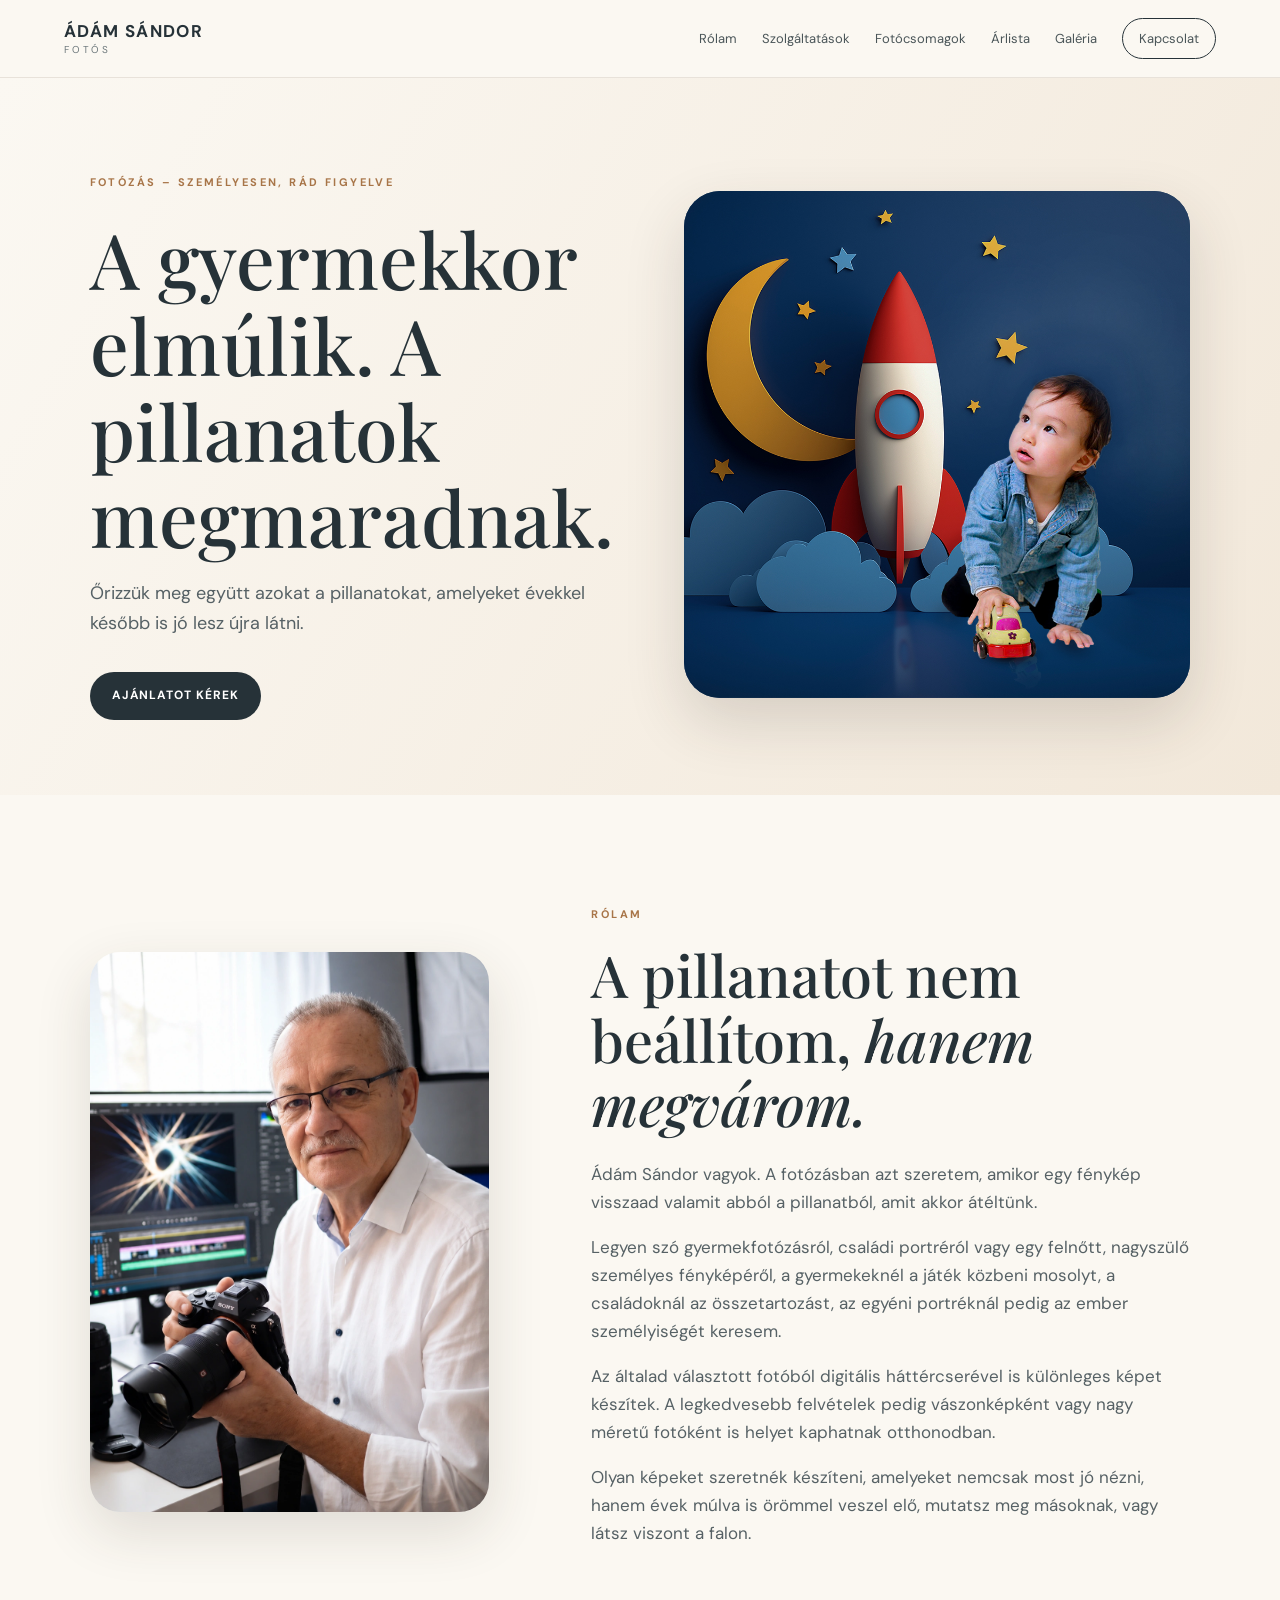
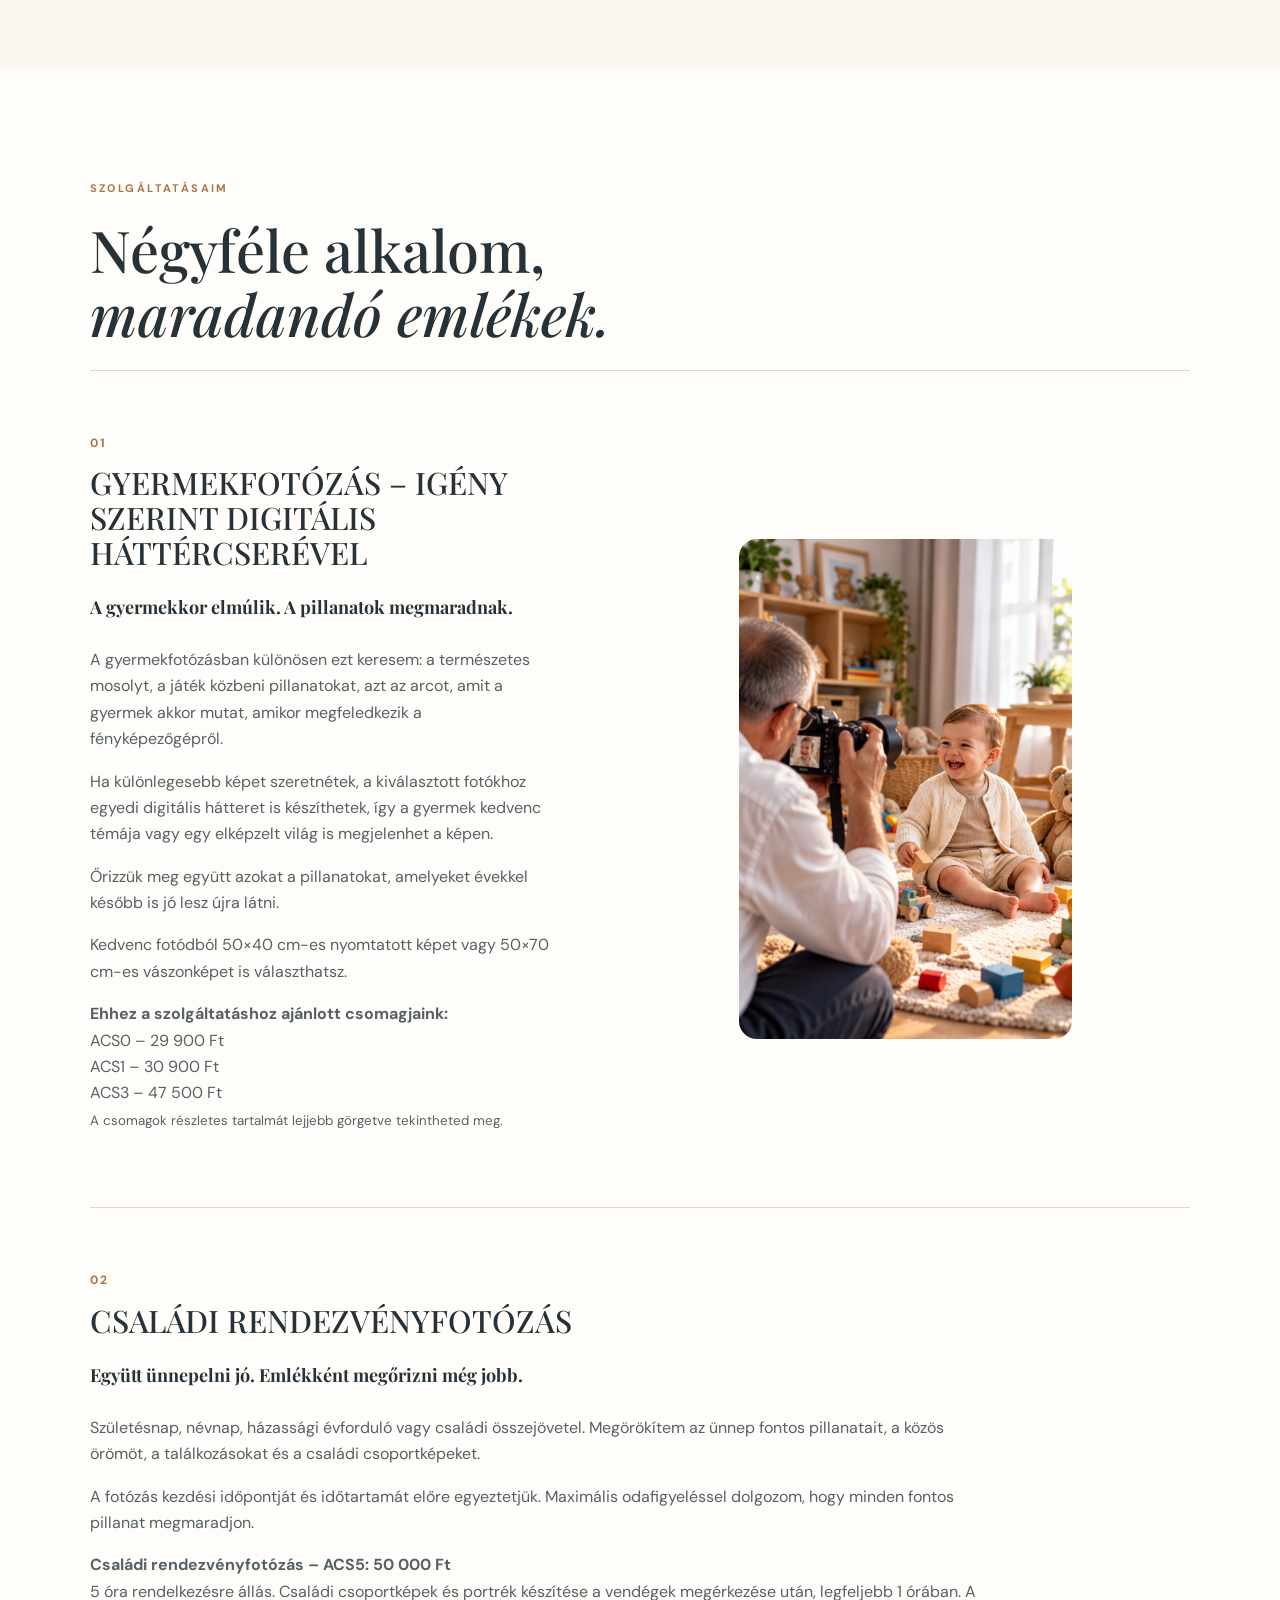
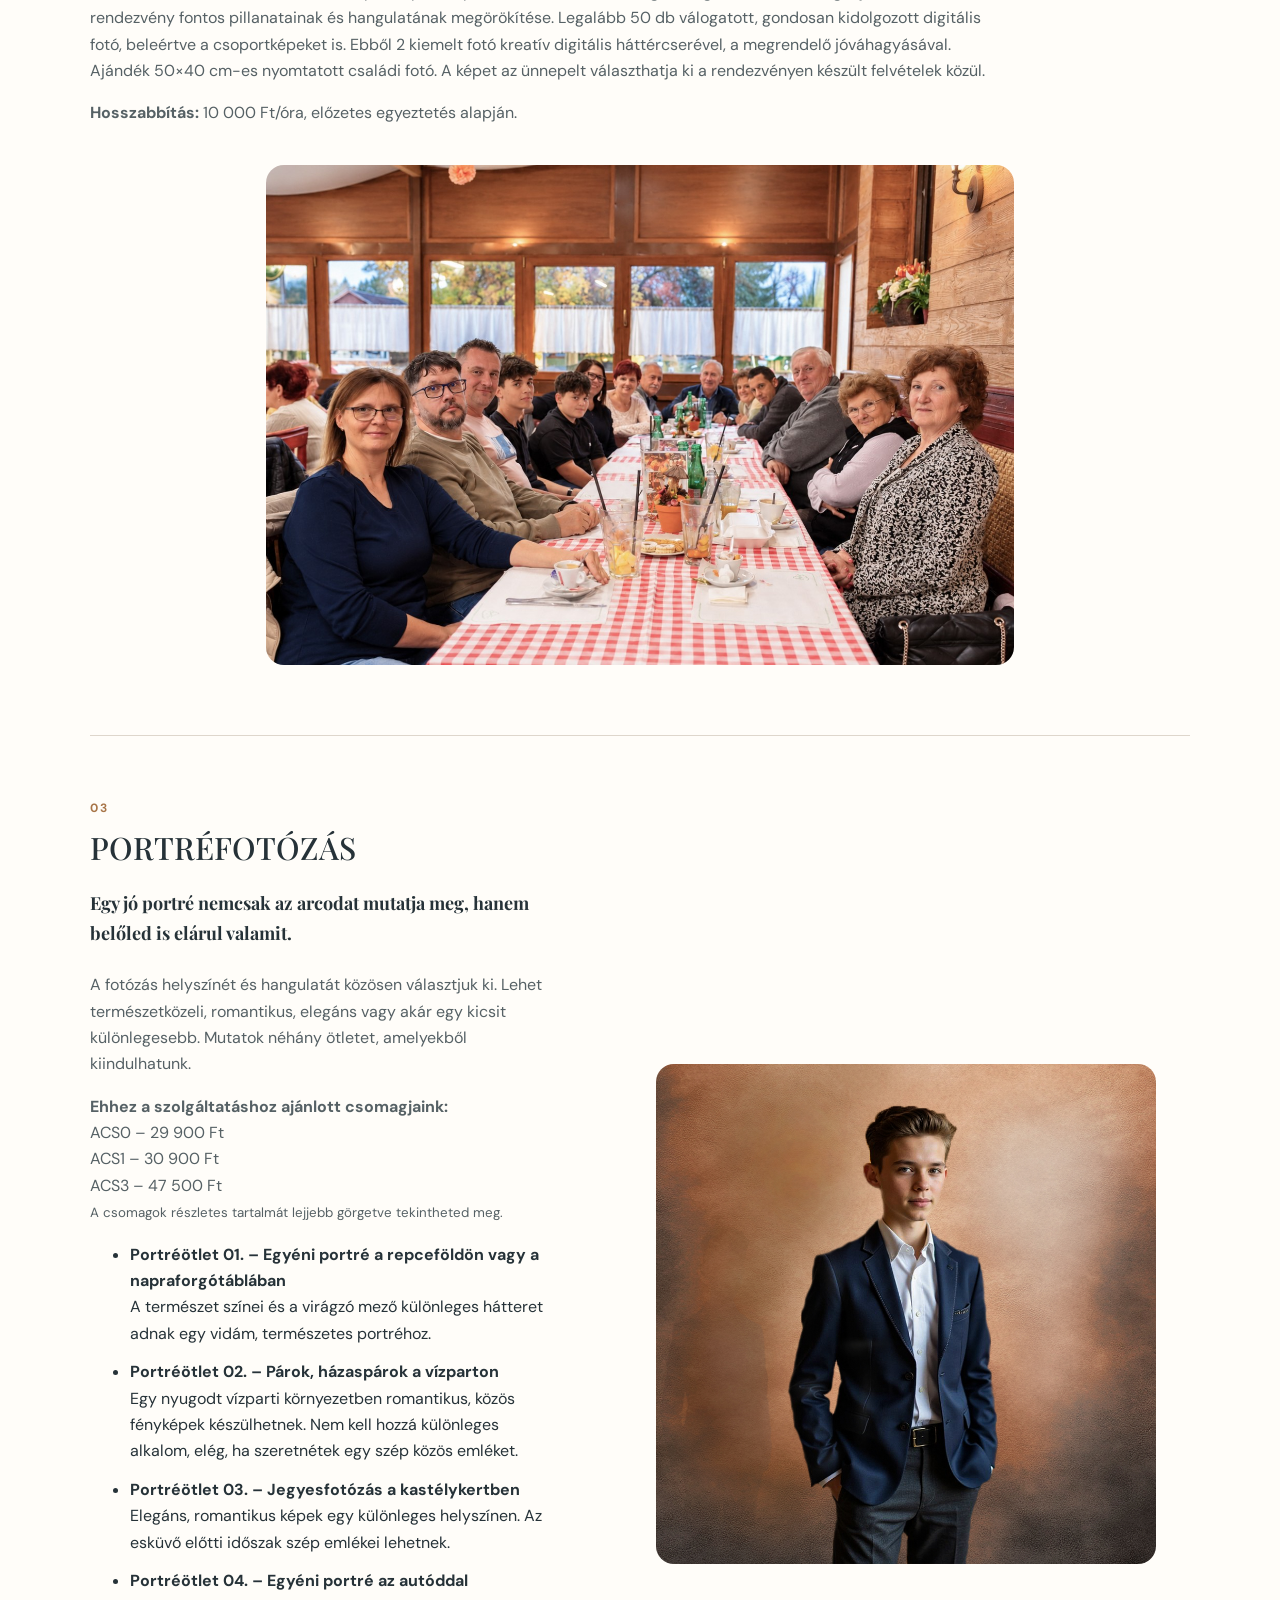
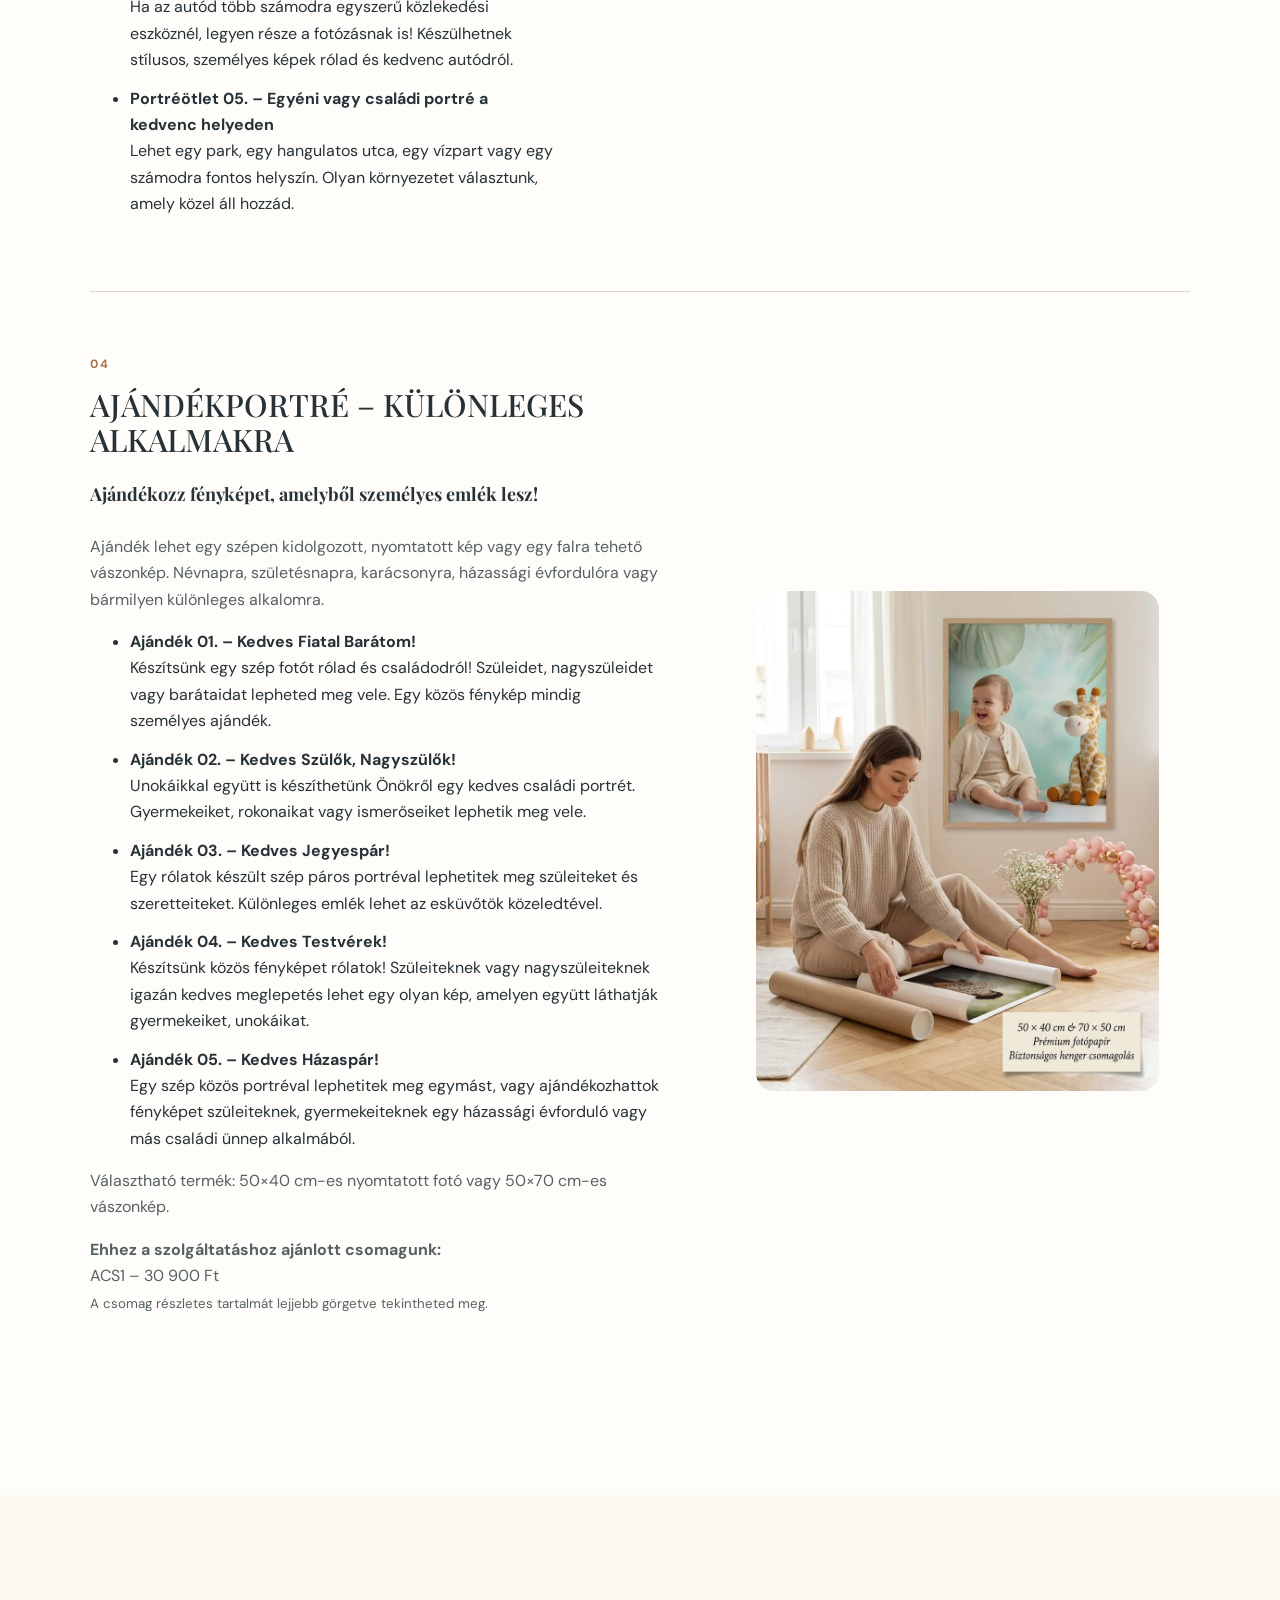
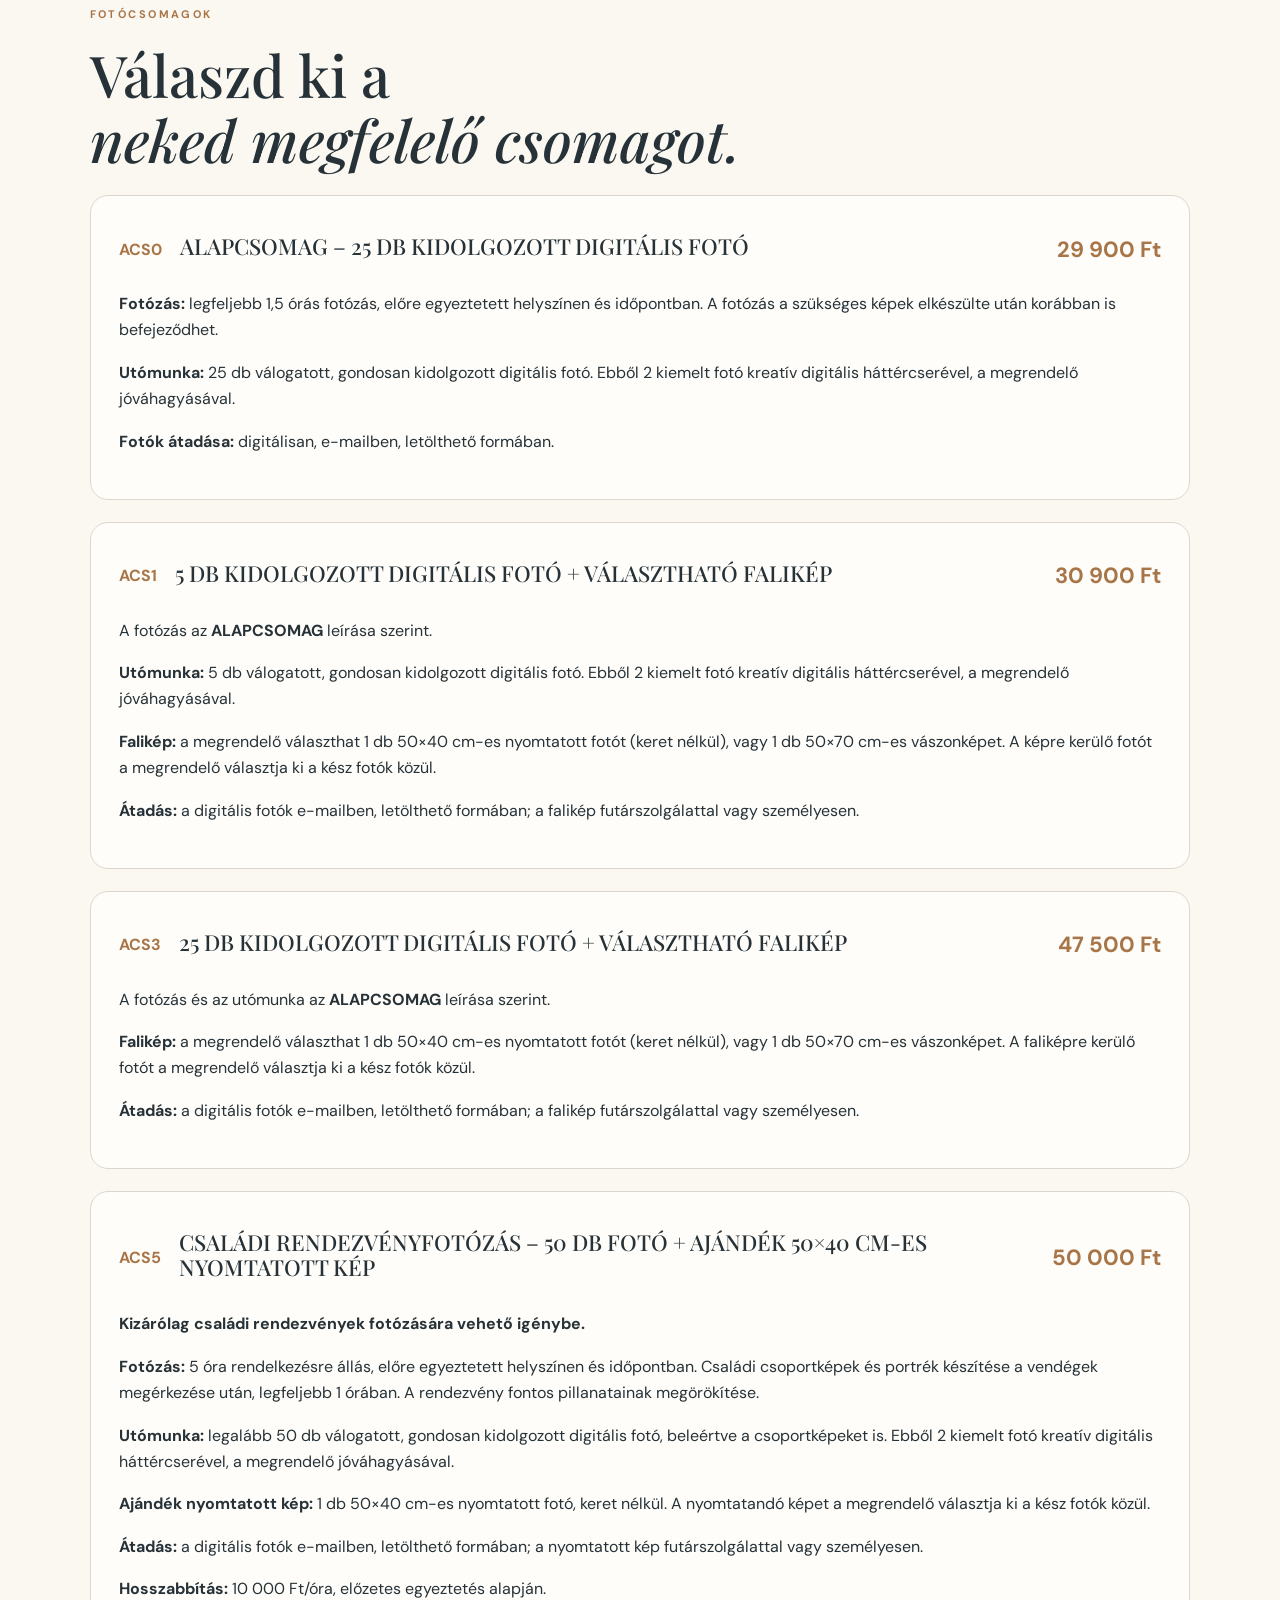
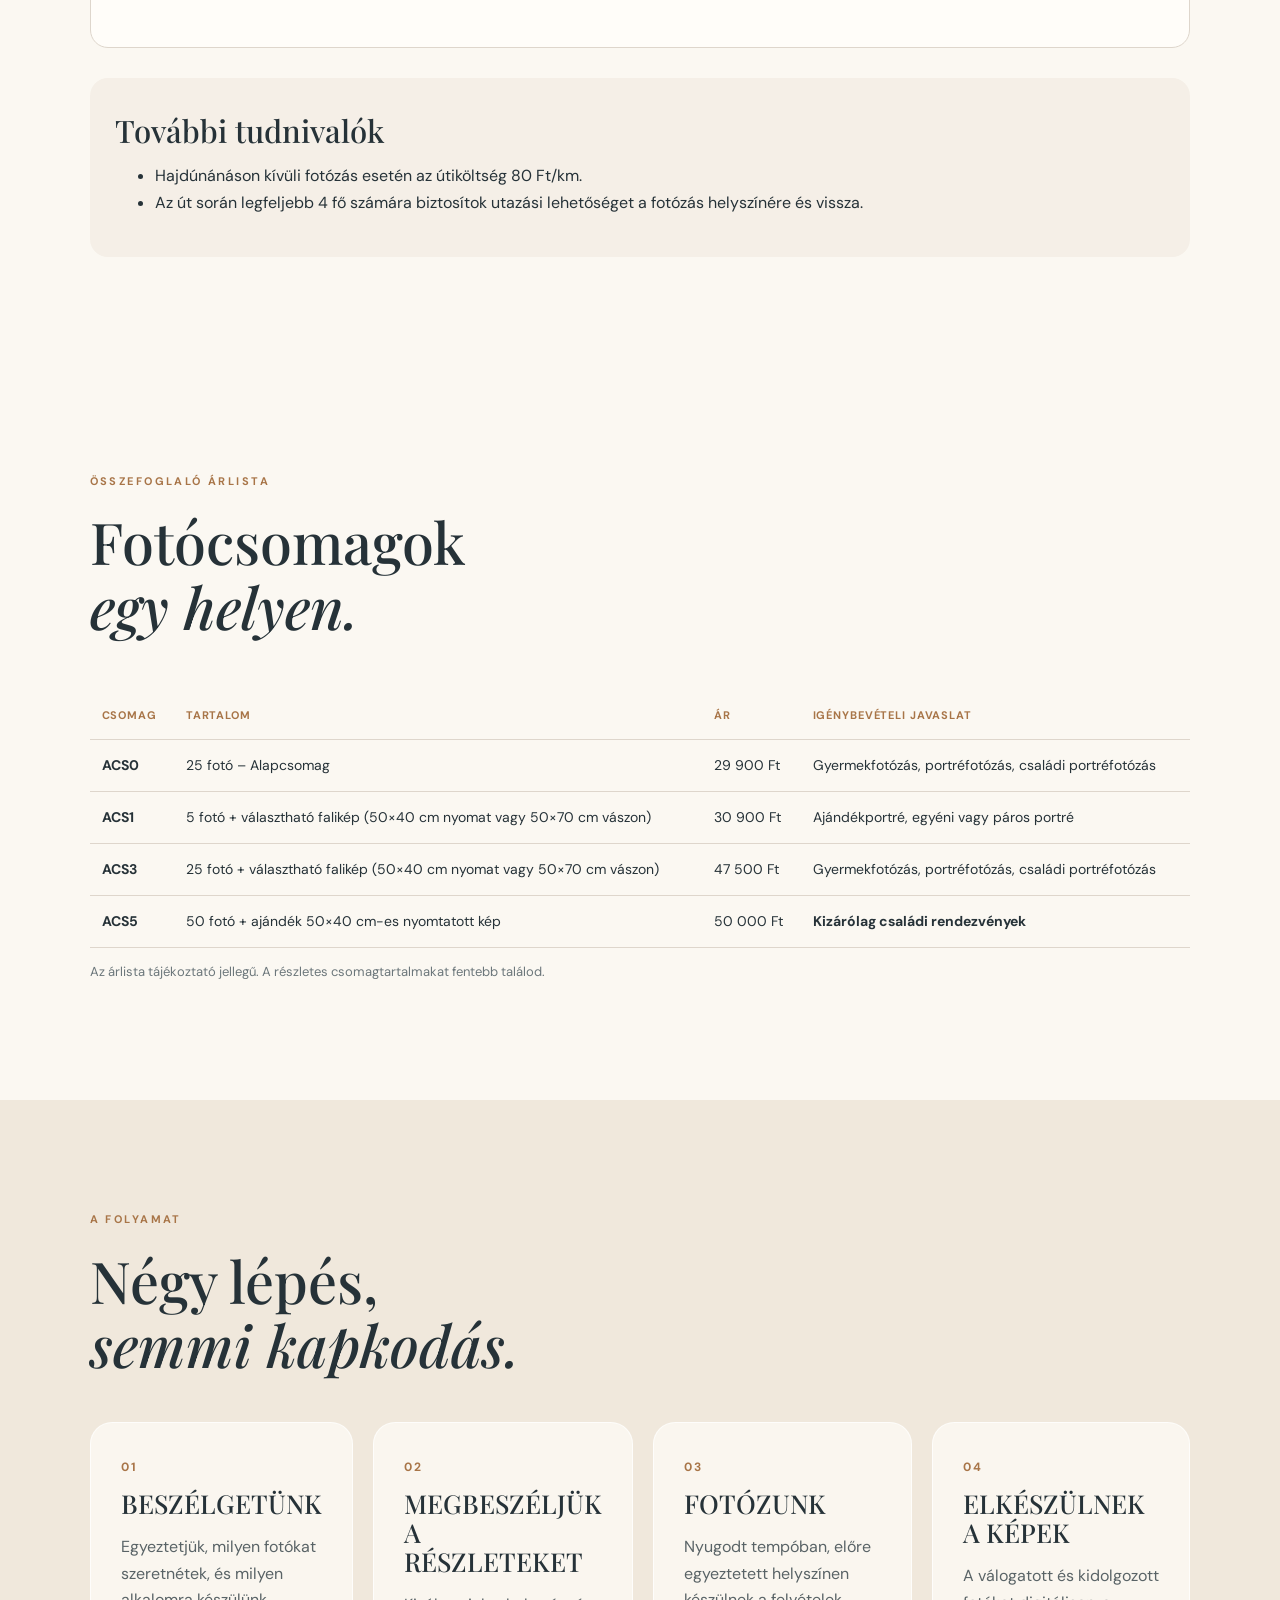
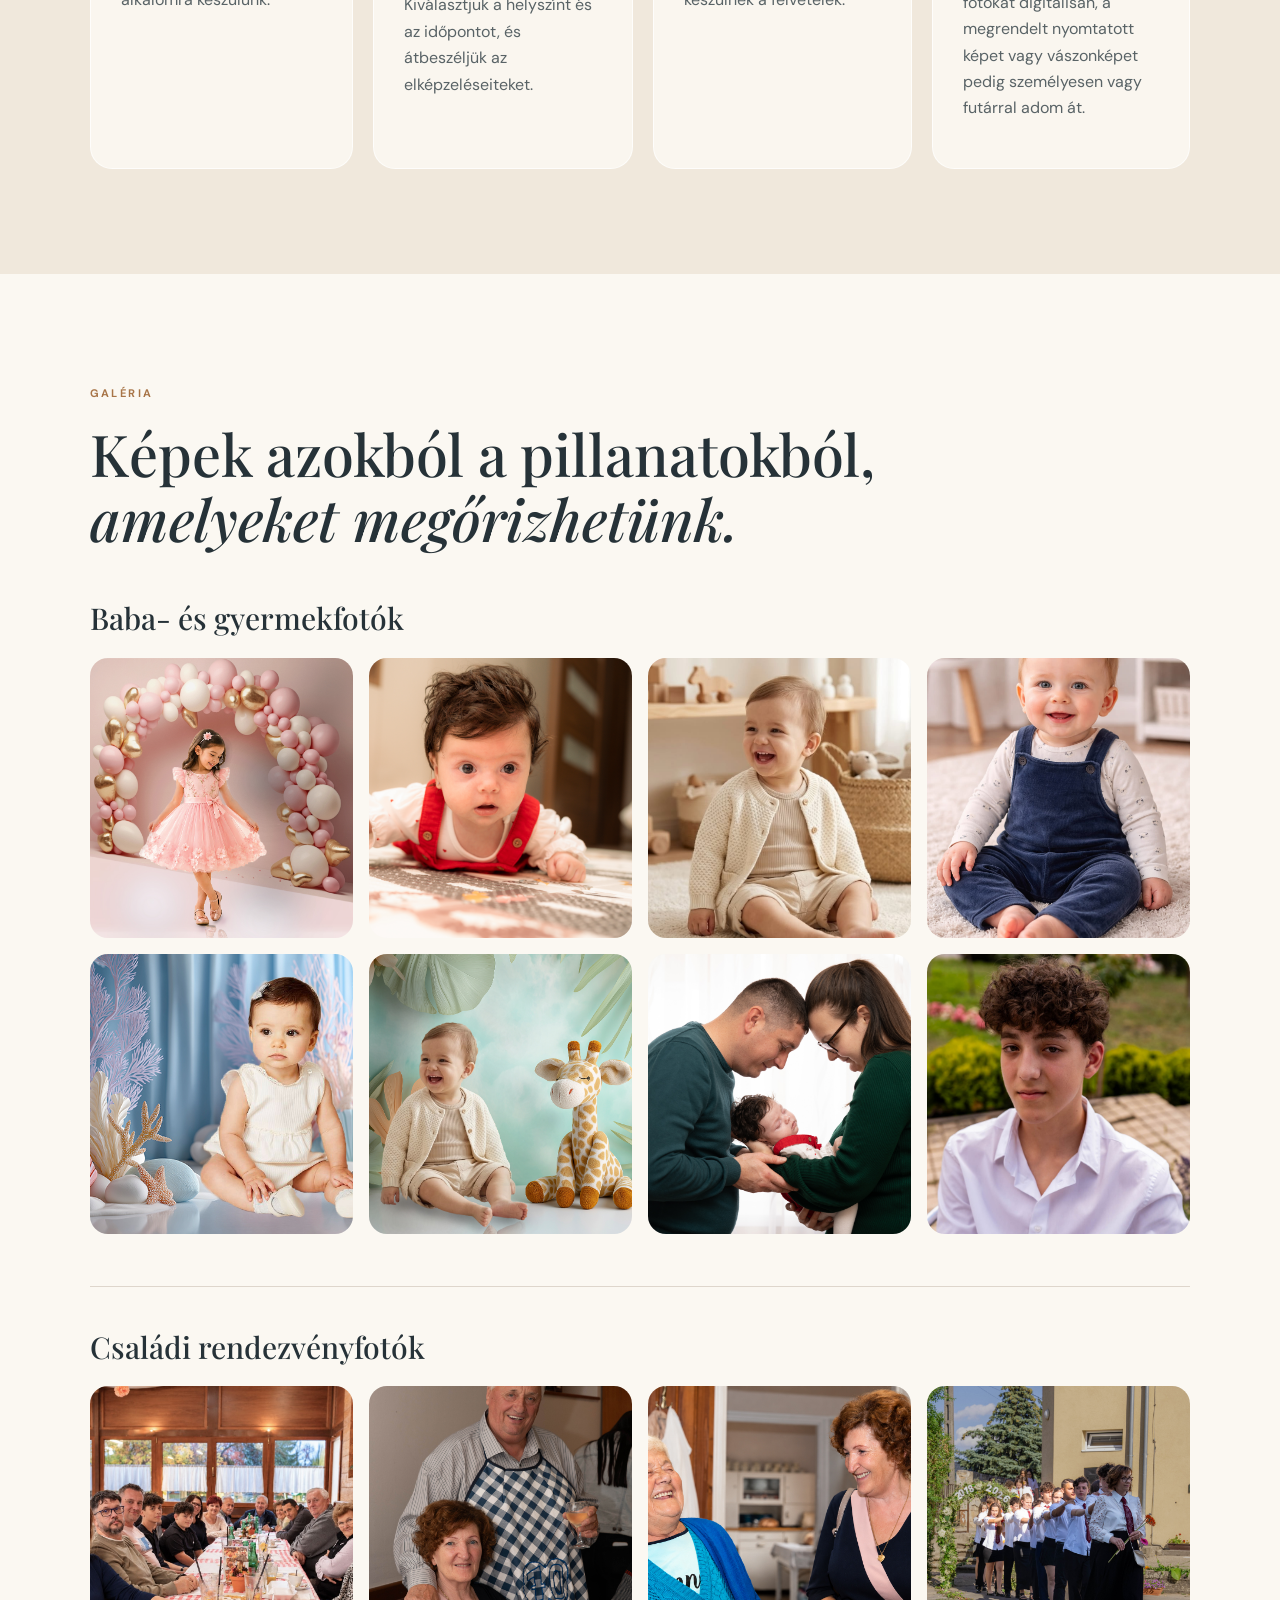
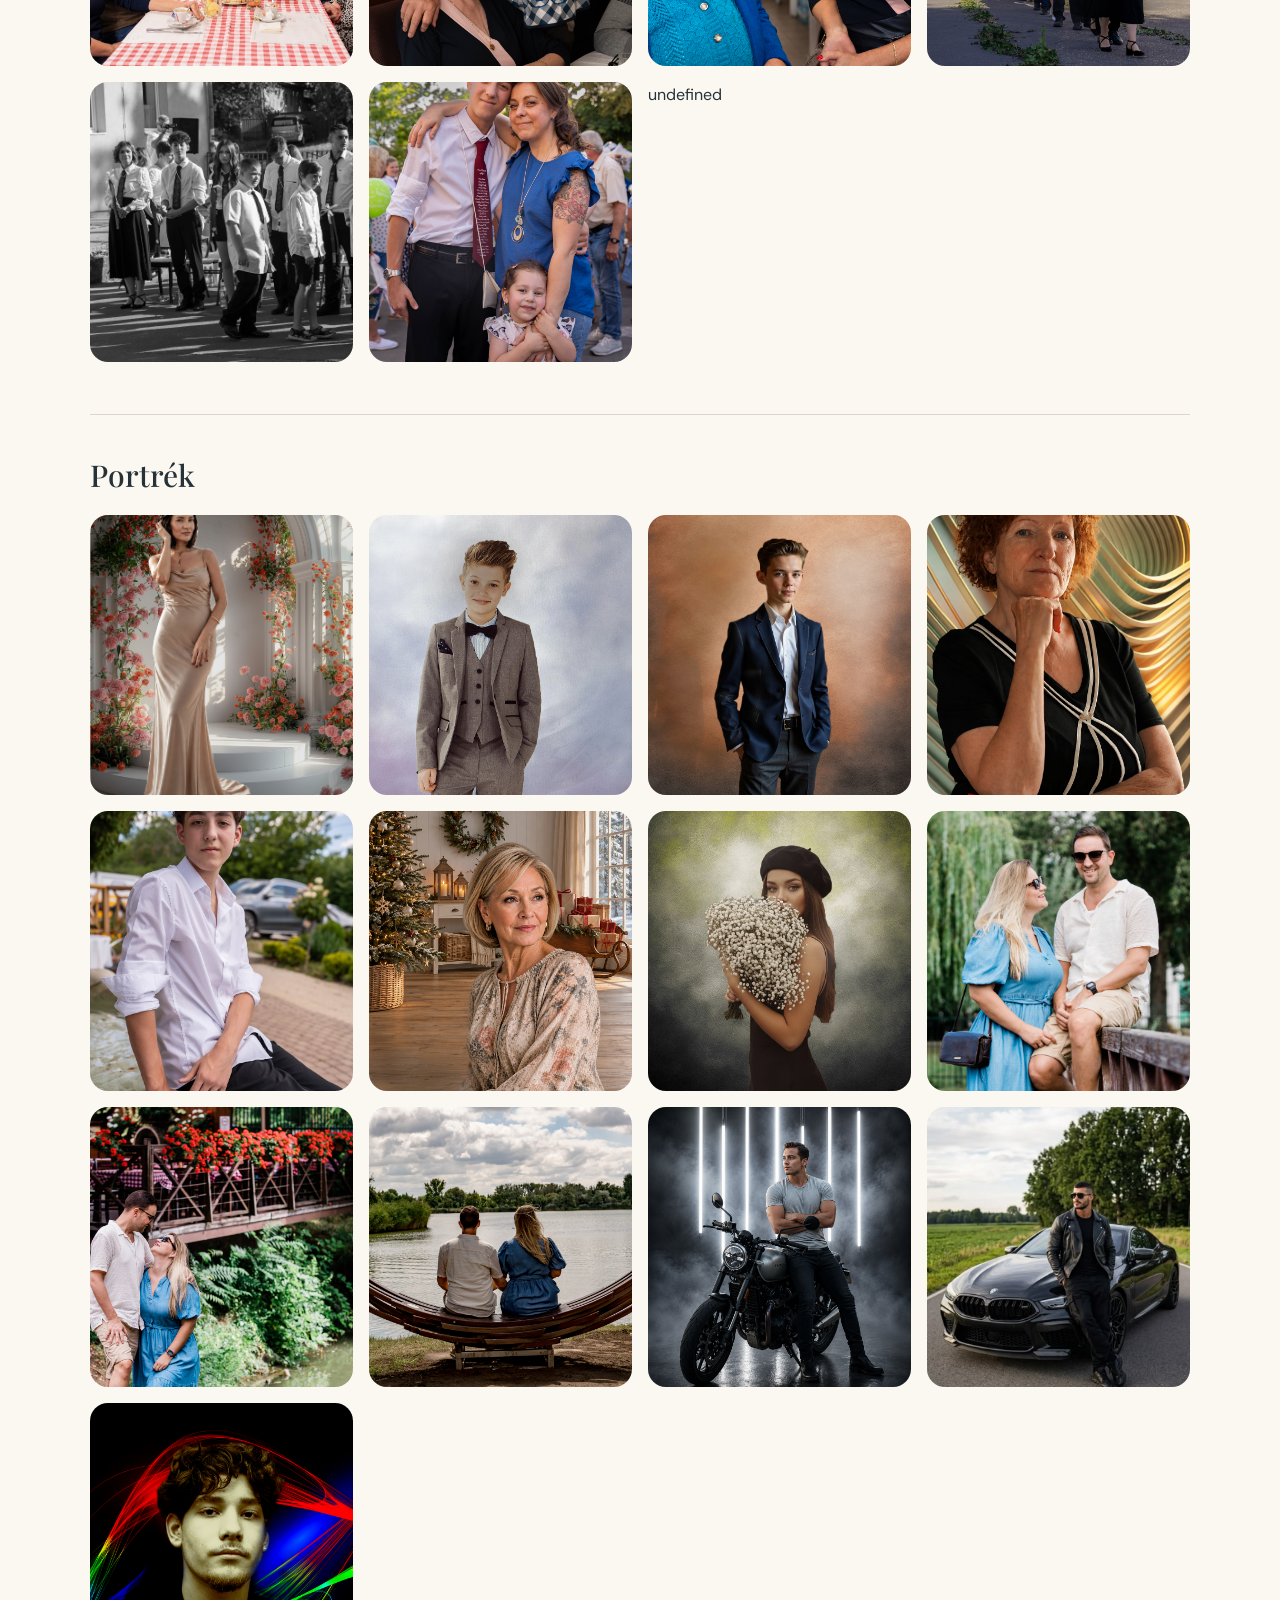
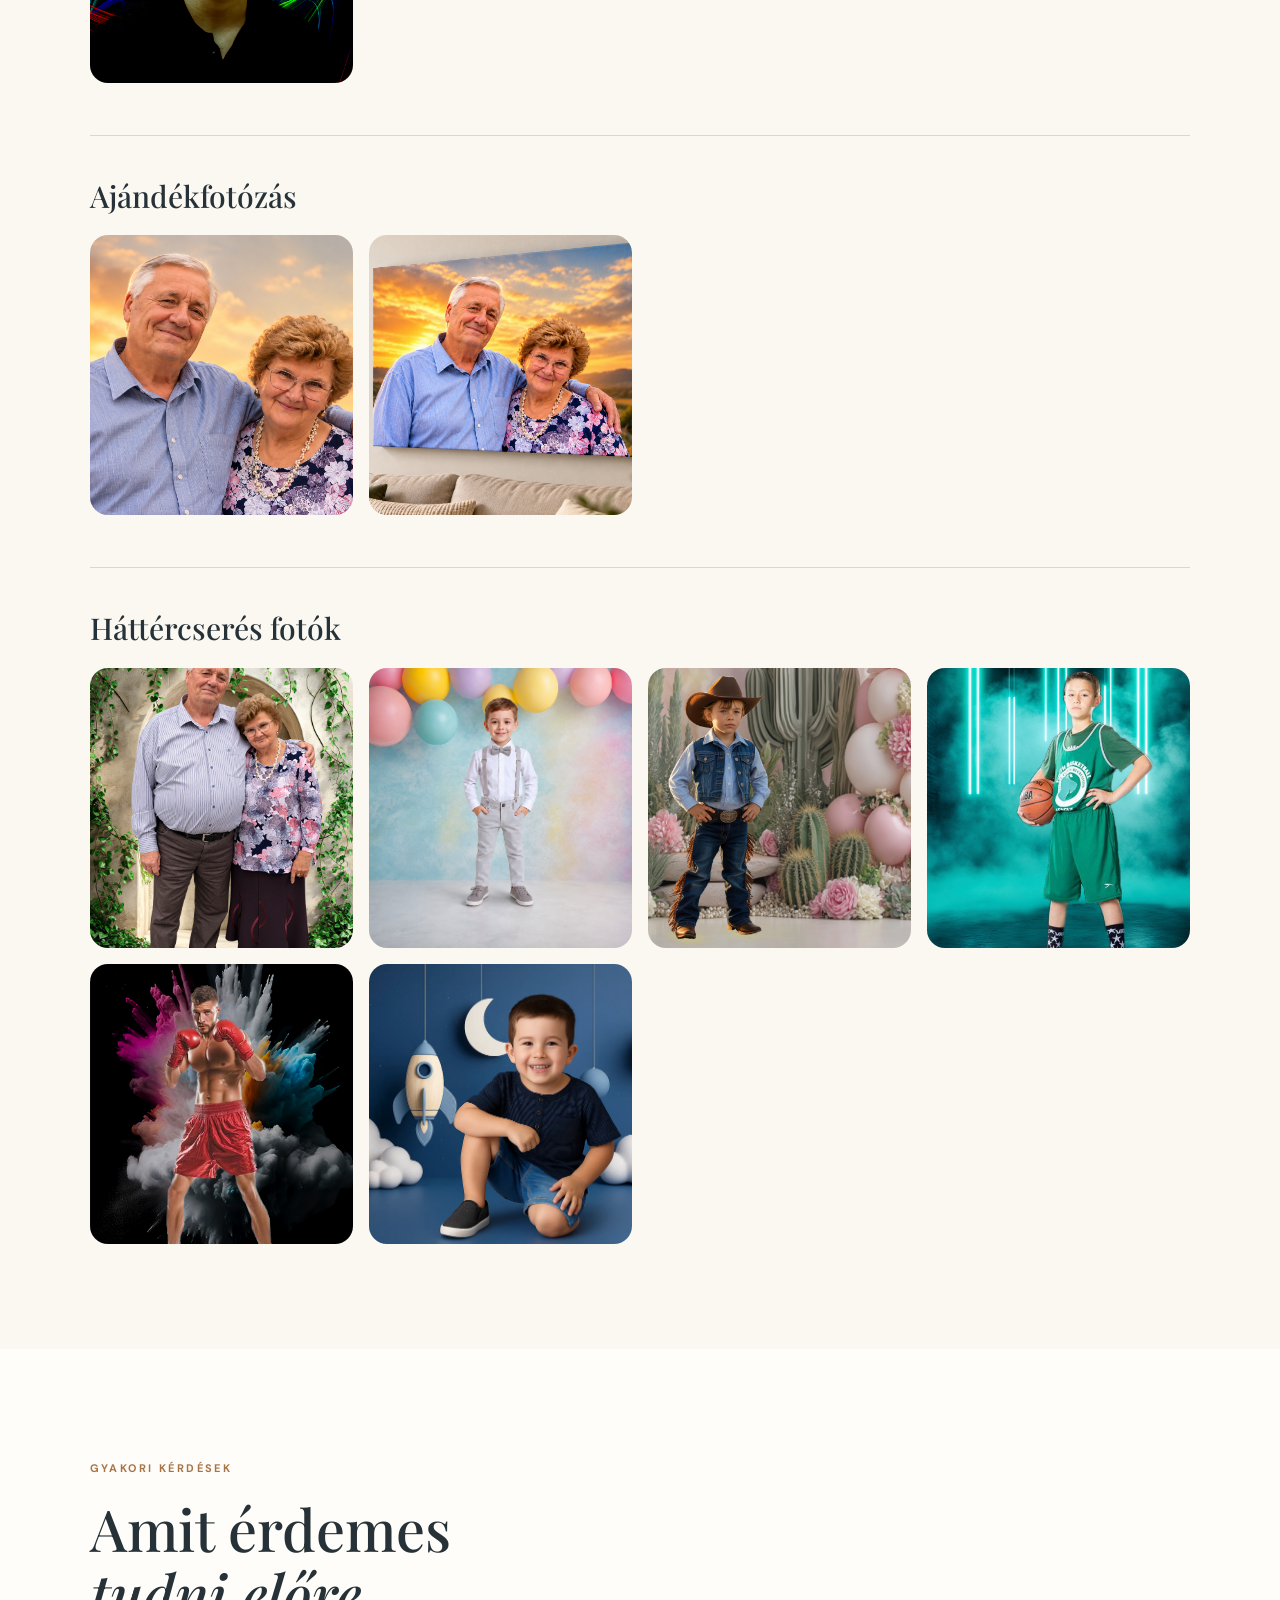
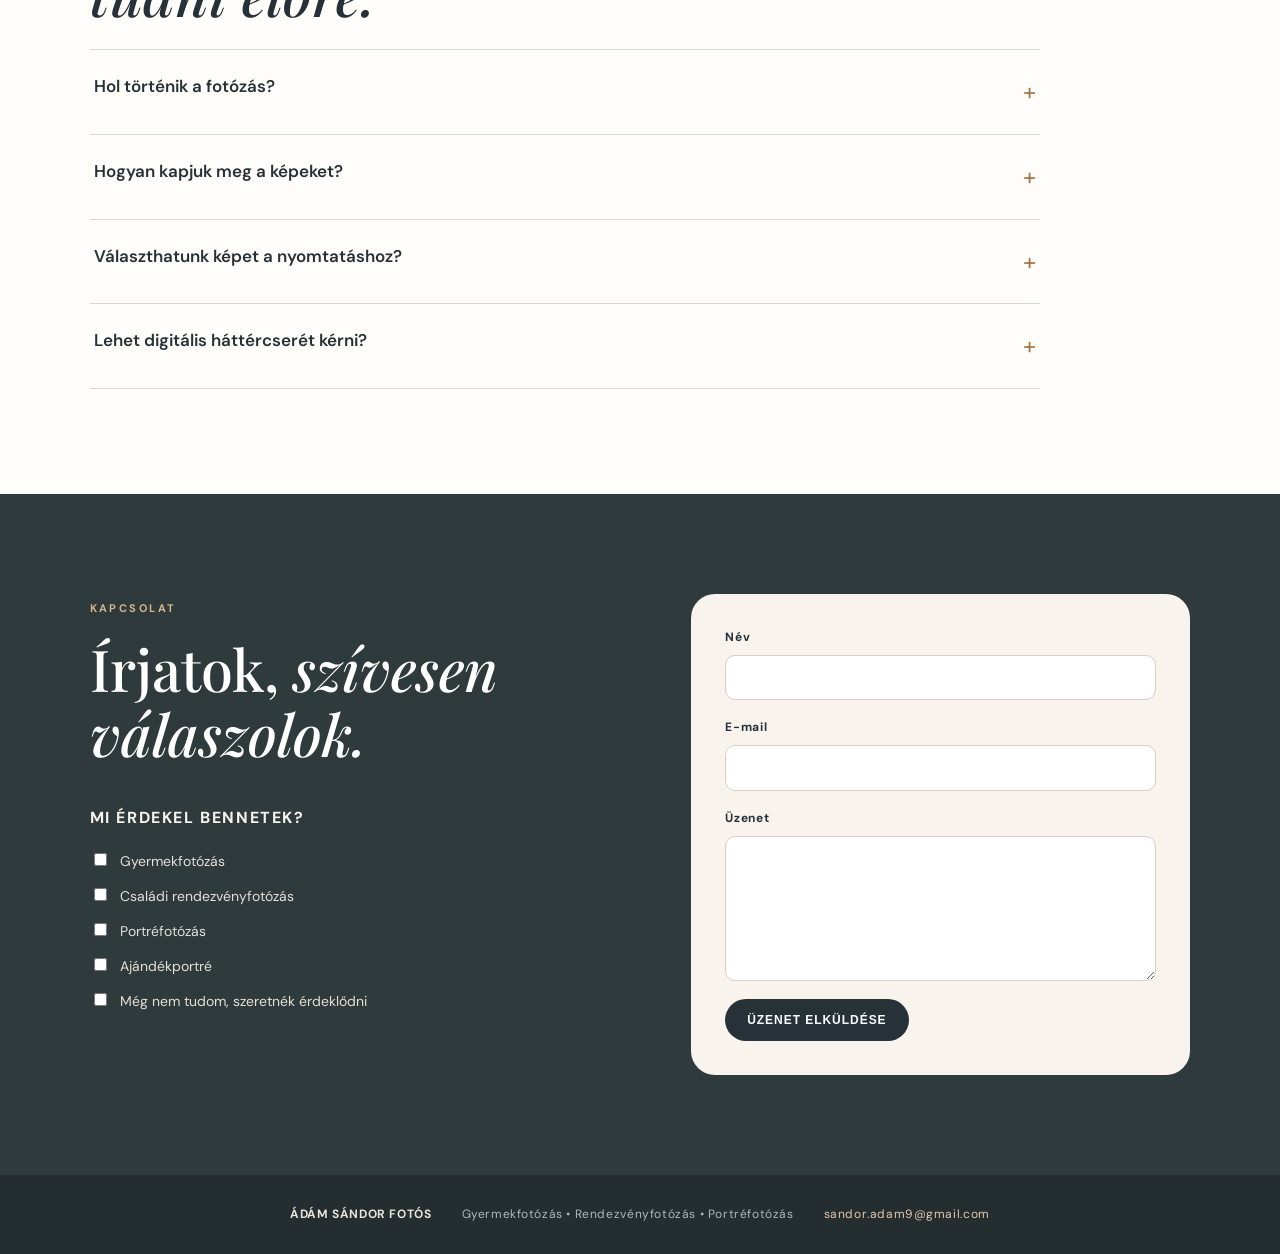
==== commit d007231b: "Add recommended package lists to services" ====
--- a/index.html
+++ b/index.html
@@ -24,14 +24,14 @@
 <article class="service service-with-image"><div class="service-copy"><span class="number">01</span><h3>GYERMEKFOTÓZÁS – IGÉNY SZERINT DIGITÁLIS HÁTTÉRCSERÉVEL</h3><h4>A gyermekkor elmúlik. A pillanatok megmaradnak.</h4>
 <p>A gyermekfotózásban különösen ezt keresem: a természetes mosolyt, a játék közbeni pillanatokat, azt az arcot, amit a gyermek akkor mutat, amikor megfeledkezik a fényképezőgépről.</p>
 <p>Ha különlegesebb képet szeretnétek, a kiválasztott fotókhoz egyedi digitális hátteret is készíthetek, így a gyermek kedvenc témája vagy egy elképzelt világ is megjelenhet a képen.</p>
-<p>Őrizzük meg együtt azokat a pillanatokat, amelyeket évekkel később is jó lesz újra látni.</p><p>Kedvenc fotódból 50×40 cm-es nyomtatott képet vagy 50×70 cm-es vászonképet is választhatsz.</p></div><div class="service-main"><img src="images/gyermekfotozas.png" alt="Gyermekfotózás"></div></article>
+<p>Őrizzük meg együtt azokat a pillanatokat, amelyeket évekkel később is jó lesz újra látni.</p><p>Kedvenc fotódból 50×40 cm-es nyomtatott képet vagy 50×70 cm-es vászonképet is választhatsz.</p><p class="service-note"><b>Ehhez a szolgáltatáshoz ajánlott csomagjaink:</b><br>ACS0 – 29 900 Ft<br>ACS1 – 30 900 Ft<br>ACS3 – 47 500 Ft<br><small>A csomagok részletes tartalmát lejjebb görgetve tekintheted meg.</small></p></div><div class="service-main"><img src="images/gyermekfotozas.png" alt="Gyermekfotózás"></div></article>
 <article class="service service-with-image"><div class="service-copy"><span class="number">02</span><h3>CSALÁDI RENDEZVÉNYFOTÓZÁS</h3><h4>Együtt ünnepelni jó. Emlékként megőrizni még jobb.</h4>
 <p>Születésnap, névnap, házassági évforduló vagy családi összejövetel. Megörökítem az ünnep fontos pillanatait, a közös örömöt, a találkozásokat és a családi csoportképeket.</p>
 <p>A fotózás kezdési időpontját és időtartamát előre egyeztetjük. Maximális odafigyeléssel dolgozom, hogy minden fontos pillanat megmaradjon.</p>
 <p class="service-note"><b>Családi rendezvényfotózás – ACS5: 50 000 Ft</b><br>5 óra rendelkezésre állás. Családi csoportképek és portrék készítése a vendégek megérkezése után, legfeljebb 1 órában. A rendezvény fontos pillanatainak és hangulatának megörökítése. Legalább 50 db válogatott, gondosan kidolgozott digitális fotó, beleértve a csoportképeket is. Ebből 2 kiemelt fotó kreatív digitális háttércserével, a megrendelő jóváhagyásával. Ajándék 50×40 cm-es nyomtatott családi fotó. A képet az ünnepelt választhatja ki a rendezvényen készült felvételek közül.</p>
 <p><b>Hosszabbítás:</b> 10 000 Ft/óra, előzetes egyeztetés alapján.</p></div><div class="service-main"><img src="images/02-01-CSALÁDI SZÜLI-nyitókép-Jó.jpg" alt="Családi rendezvényfotózás – családi összejövetel hosszú asztalnál"></div></article>
 <article class="service service-with-image"><div class="service-copy"><span class="number">03</span><h3>PORTRÉFOTÓZÁS</h3><h4>Egy jó portré nemcsak az arcodat mutatja meg, hanem belőled is elárul valamit.</h4>
-<p>A fotózás helyszínét és hangulatát közösen választjuk ki. Lehet természetközeli, romantikus, elegáns vagy akár egy kicsit különlegesebb. Mutatok néhány ötletet, amelyekből kiindulhatunk.</p>
+<p>A fotózás helyszínét és hangulatát közösen választjuk ki. Lehet természetközeli, romantikus, elegáns vagy akár egy kicsit különlegesebb. Mutatok néhány ötletet, amelyekből kiindulhatunk.</p><p class="service-note"><b>Ehhez a szolgáltatáshoz ajánlott csomagjaink:</b><br>ACS0 – 29 900 Ft<br>ACS1 – 30 900 Ft<br>ACS3 – 47 500 Ft<br><small>A csomagok részletes tartalmát lejjebb görgetve tekintheted meg.</small></p>
 <ul class="idea-list"><li><b>Portréötlet 01. – Egyéni portré a repceföldön vagy a napraforgótáblában</b><br>A természet színei és a virágzó mező különleges hátteret adnak egy vidám, természetes portréhoz.</li>
 <li><b>Portréötlet 02. – Párok, házaspárok a vízparton</b><br>Egy nyugodt vízparti környezetben romantikus, közös fényképek készülhetnek. Nem kell hozzá különleges alkalom, elég, ha szeretnétek egy szép közös emléket.</li>
 <li><b>Portréötlet 03. – Jegyesfotózás a kastélykertben</b><br>Elegáns, romantikus képek egy különleges helyszínen. Az esküvő előtti időszak szép emlékei lehetnek.</li>
@@ -44,7 +44,7 @@
 <li><b>Ajándék 03. – Kedves Jegyespár!</b><br>Egy rólatok készült szép páros portréval lephetitek meg szüleiteket és szeretteiteket. Különleges emlék lehet az esküvőtök közeledtével.</li>
 <li><b>Ajándék 04. – Kedves Testvérek!</b><br>Készítsünk közös fényképet rólatok! Szüleiteknek vagy nagyszüleiteknek igazán kedves meglepetés lehet egy olyan kép, amelyen együtt láthatják gyermekeiket, unokáikat.</li>
 <li><b>Ajándék 05. – Kedves Házaspár!</b><br>Egy szép közös portréval lephetitek meg egymást, vagy ajándékozhattok fényképet szüleiteknek, gyermekeiteknek egy házassági évforduló vagy más családi ünnep alkalmából.</li></ul>
-<p>Választható termék: 50×40 cm-es nyomtatott fotó vagy 50×70 cm-es vászonkép.</p></div><div class="service-main"><img src="images/falikep.jpg" alt="Nyomtatott ajándékfotó"></div></article>
+<p>Választható termék: 50×40 cm-es nyomtatott fotó vagy 50×70 cm-es vászonkép.</p><p class="service-note"><b>Ehhez a szolgáltatáshoz ajánlott csomagunk:</b><br>ACS1 – 30 900 Ft<br><small>A csomag részletes tartalmát lejjebb görgetve tekintheted meg.</small></p></div><div class="service-main"><img src="images/falikep.jpg" alt="Nyomtatott ajándékfotó"></div></article>
 </div></section>
 <section id="csomagok" class="section packages"><small class="eyebrow">FOTÓCSOMAGOK</small><h2>Válaszd ki a<br><i>neked megfelelő csomagot.</i></h2>
 <div class="package-list">
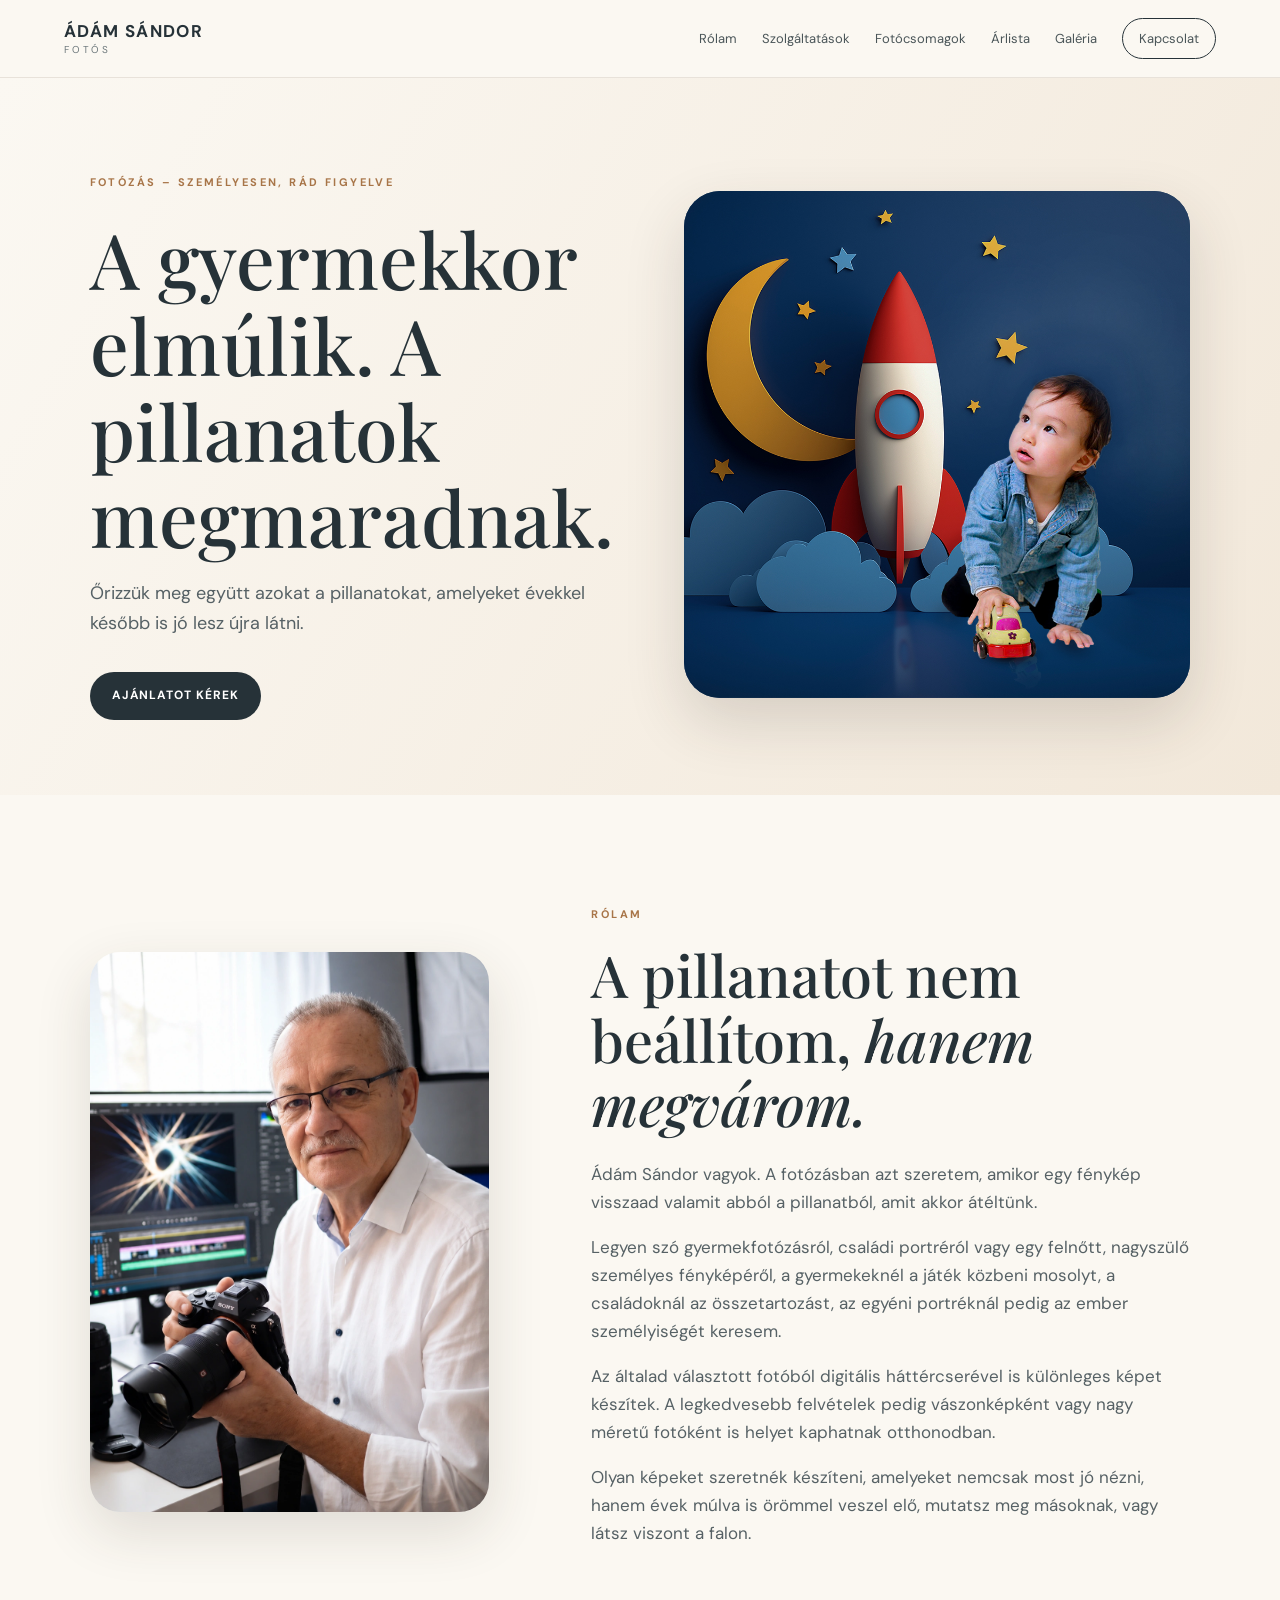
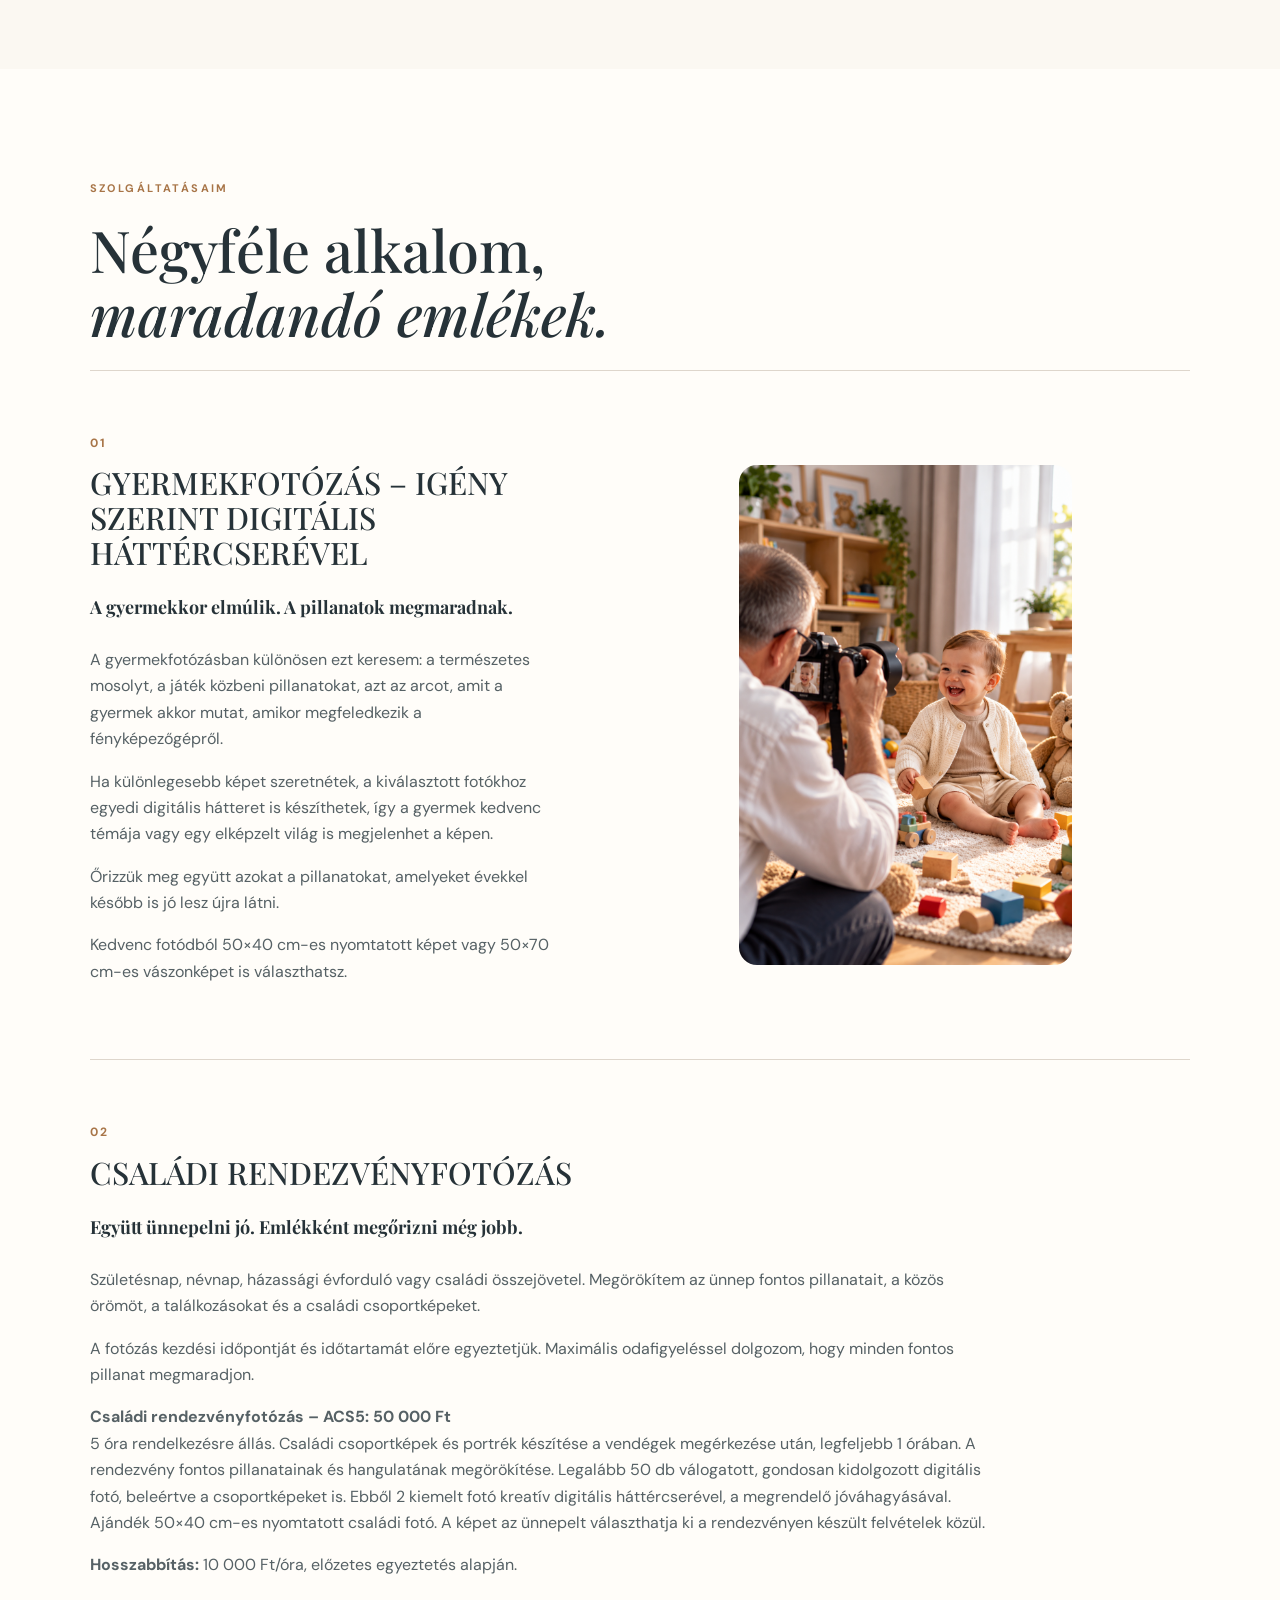
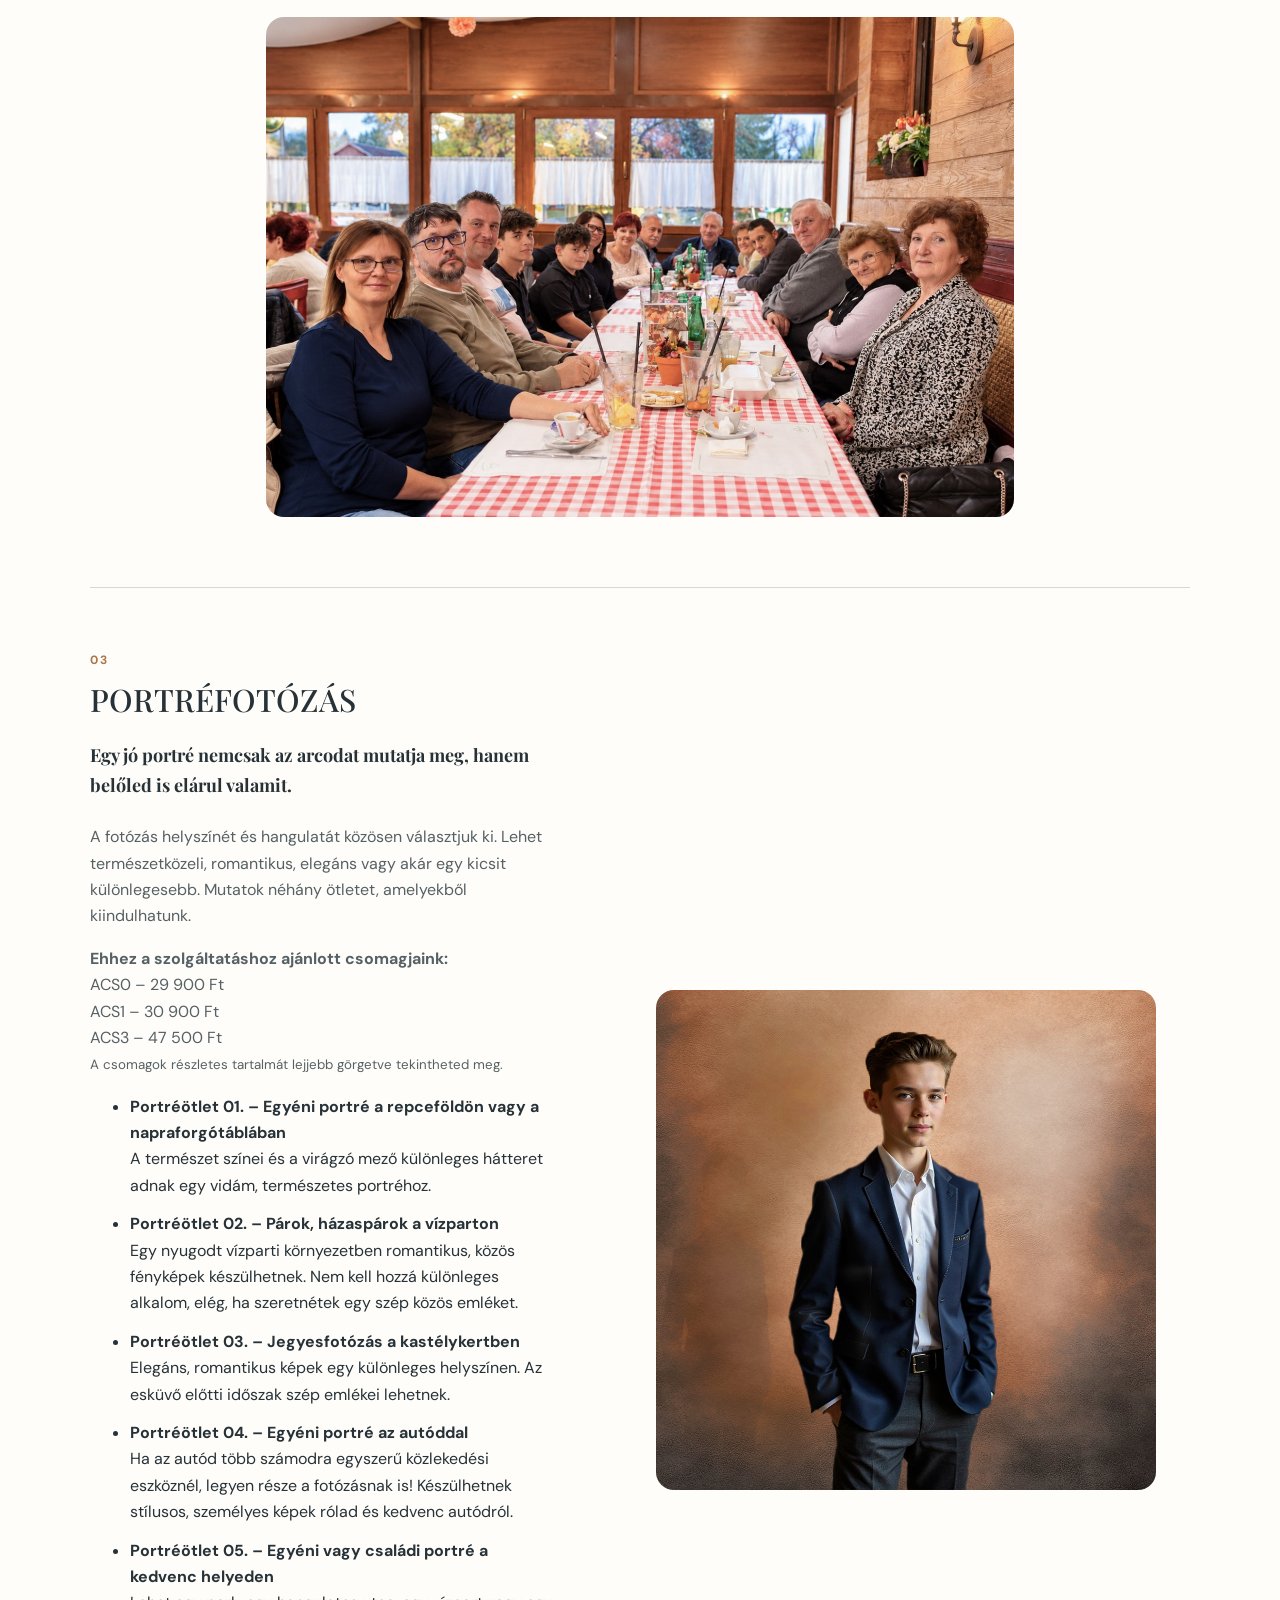
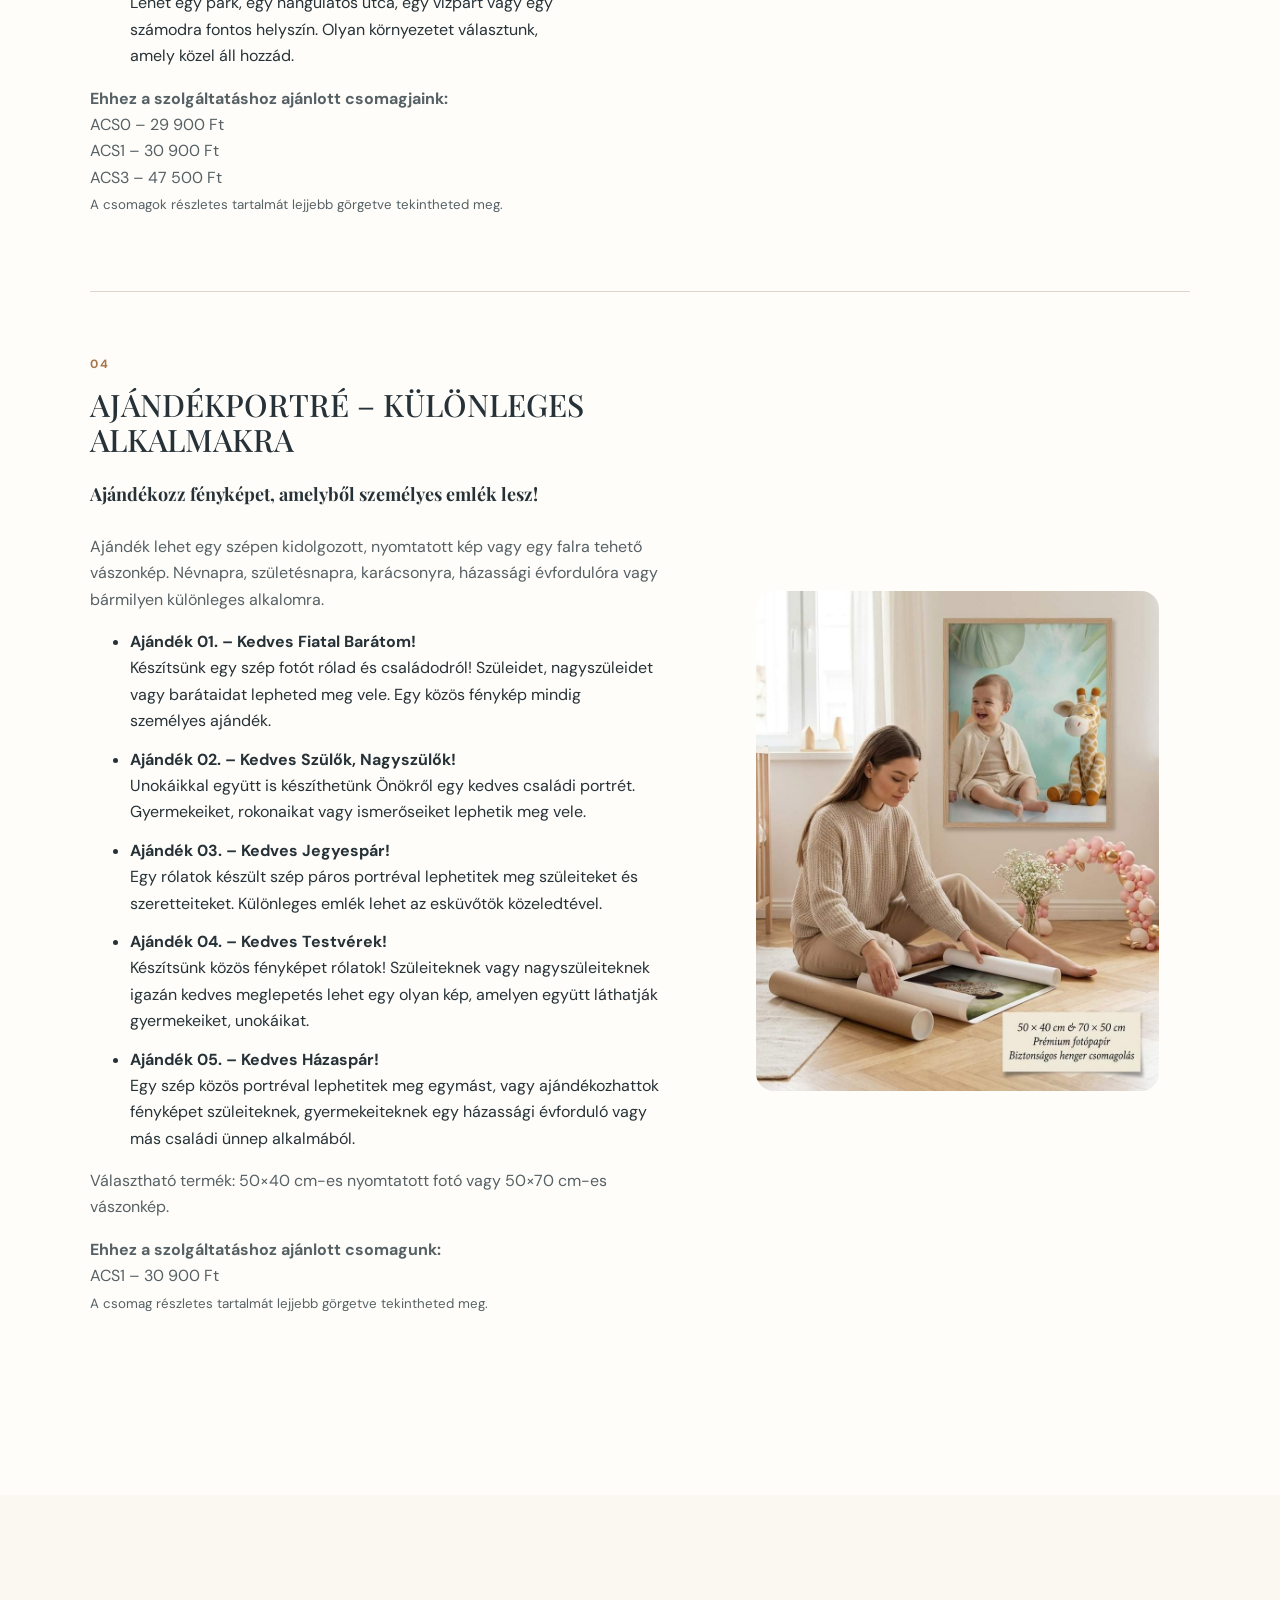
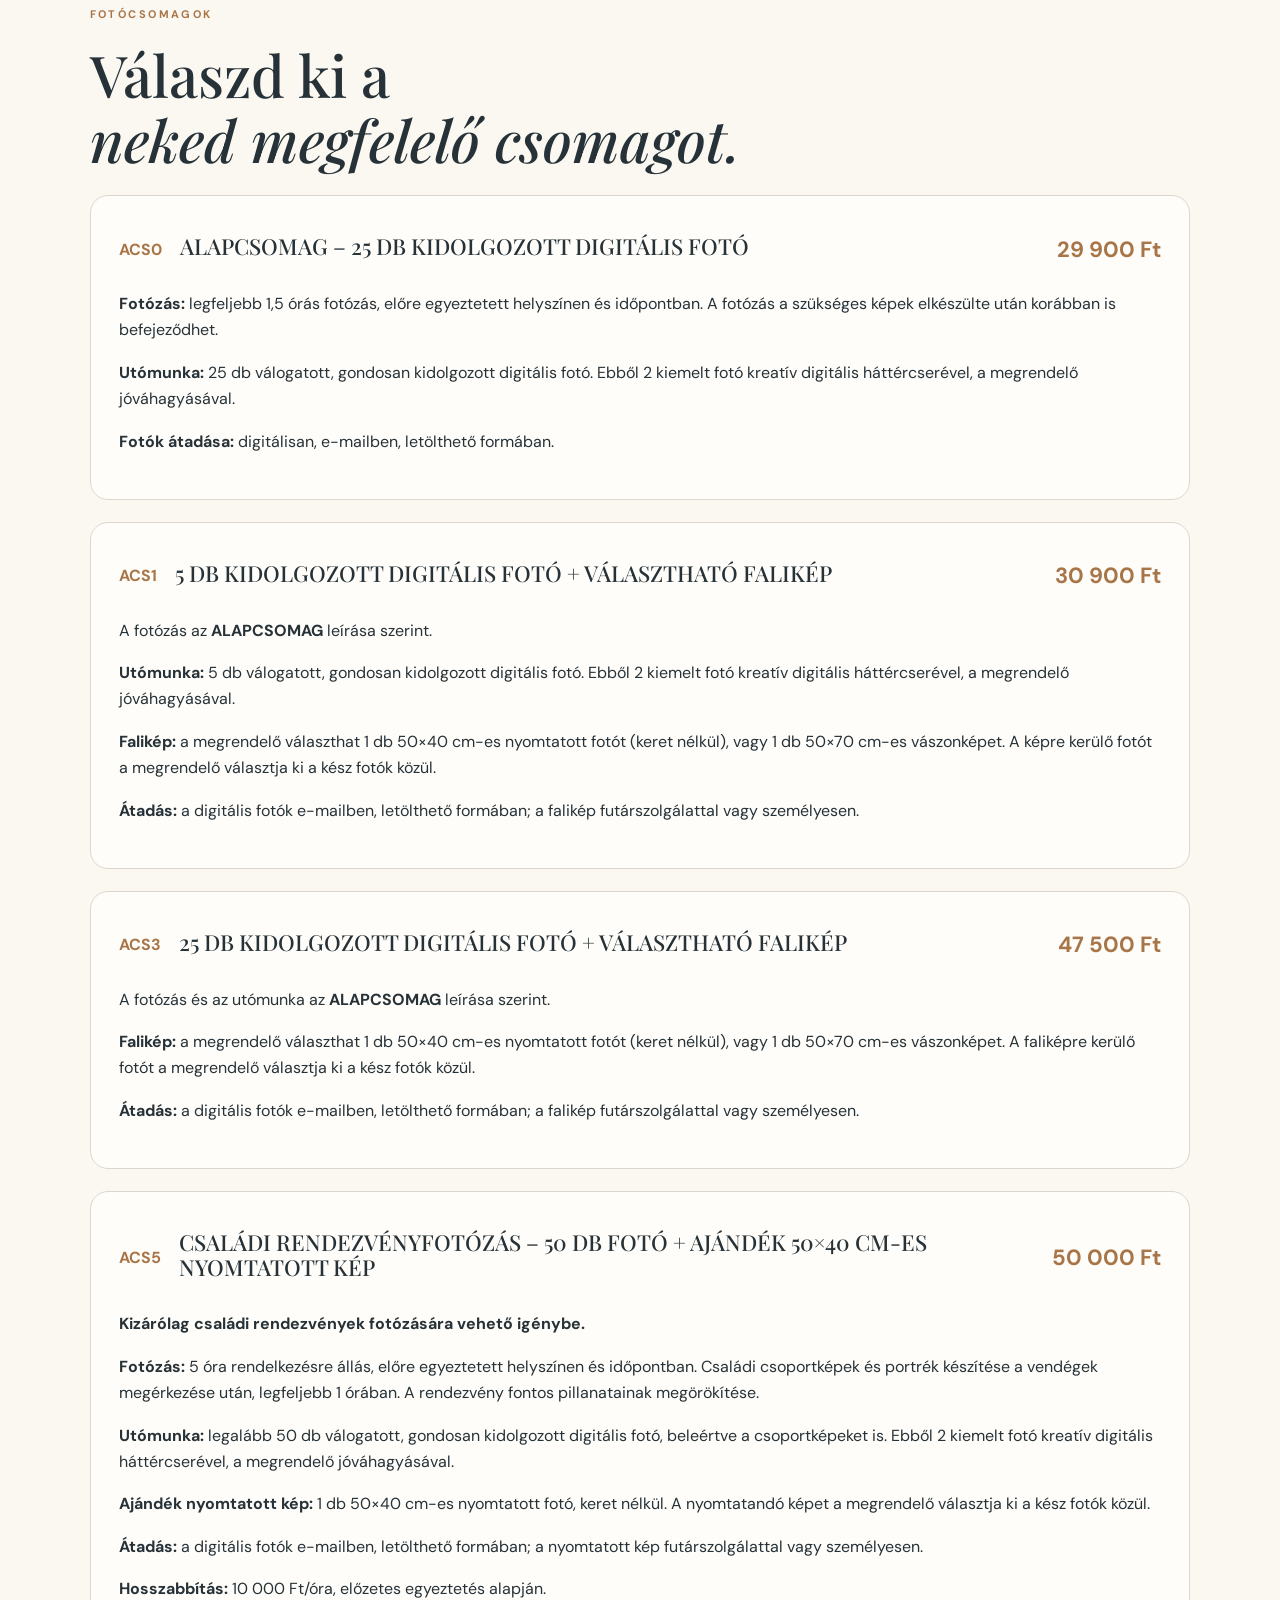
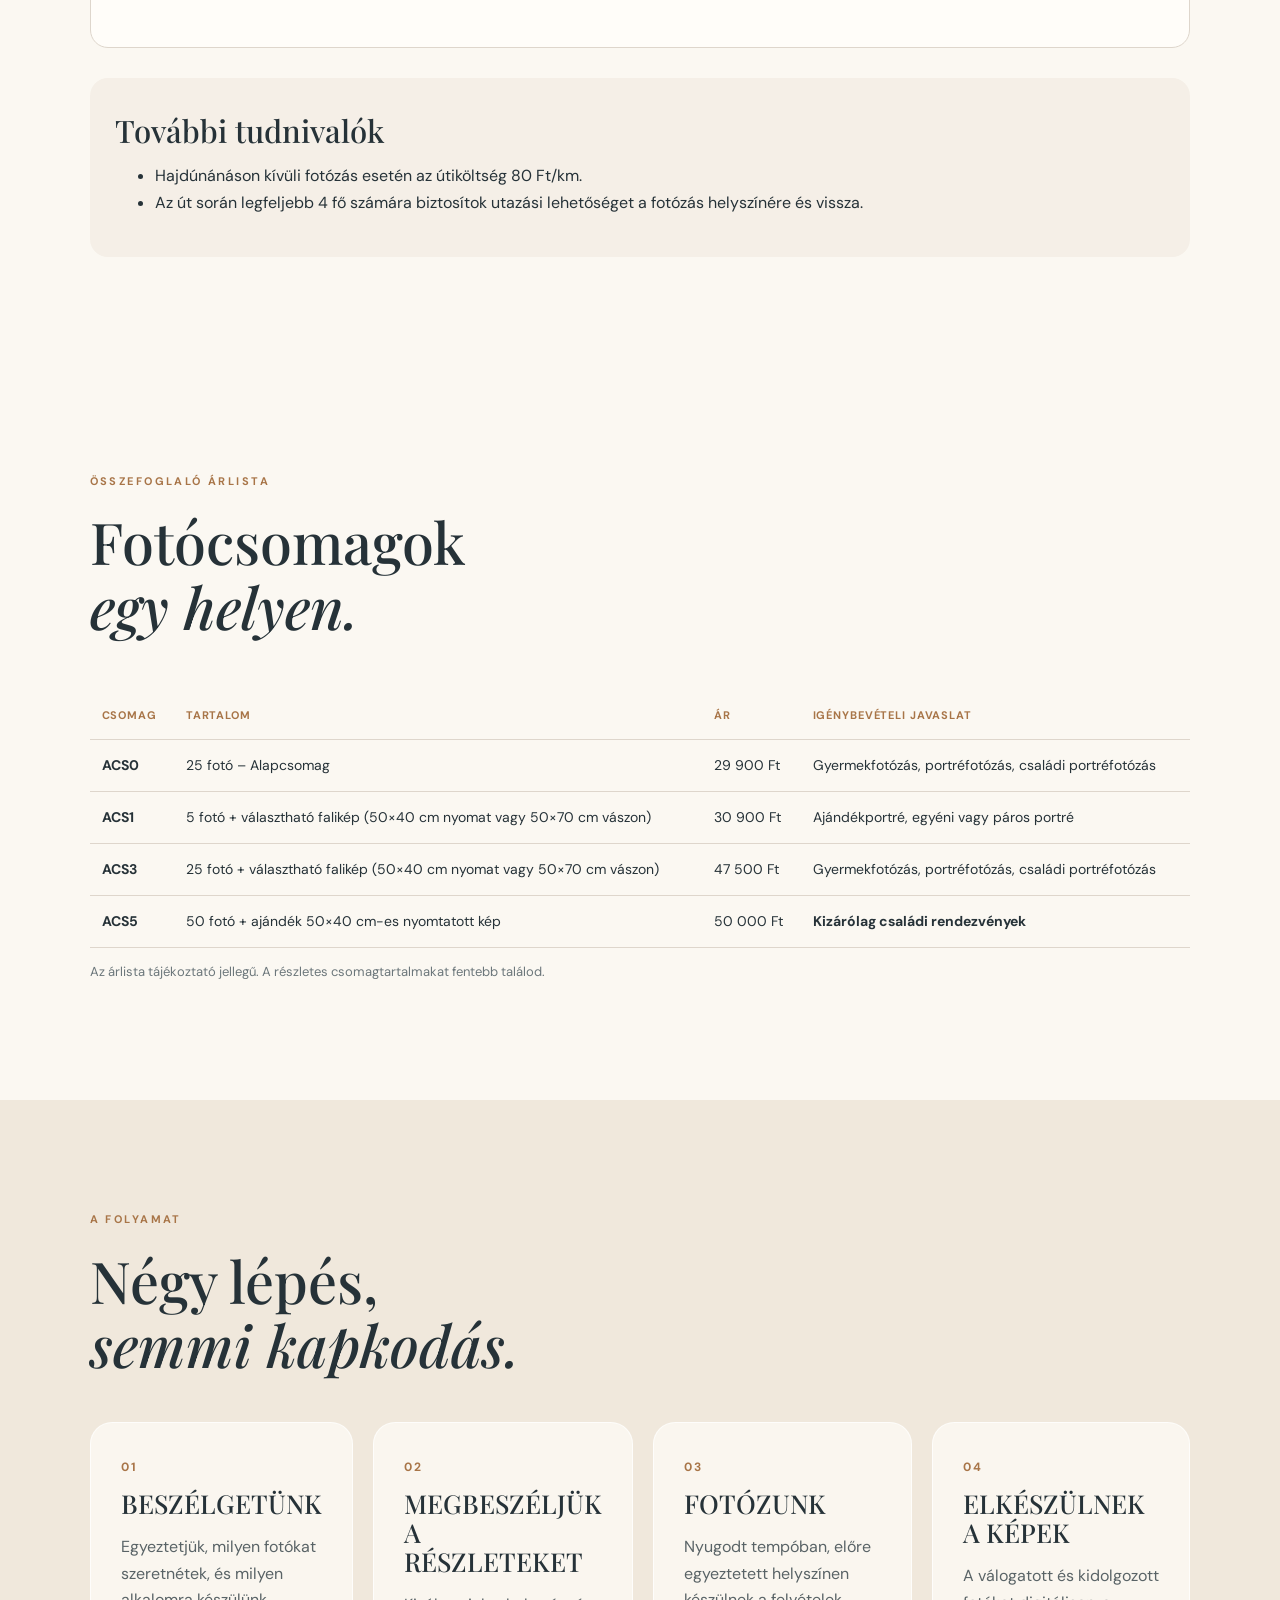
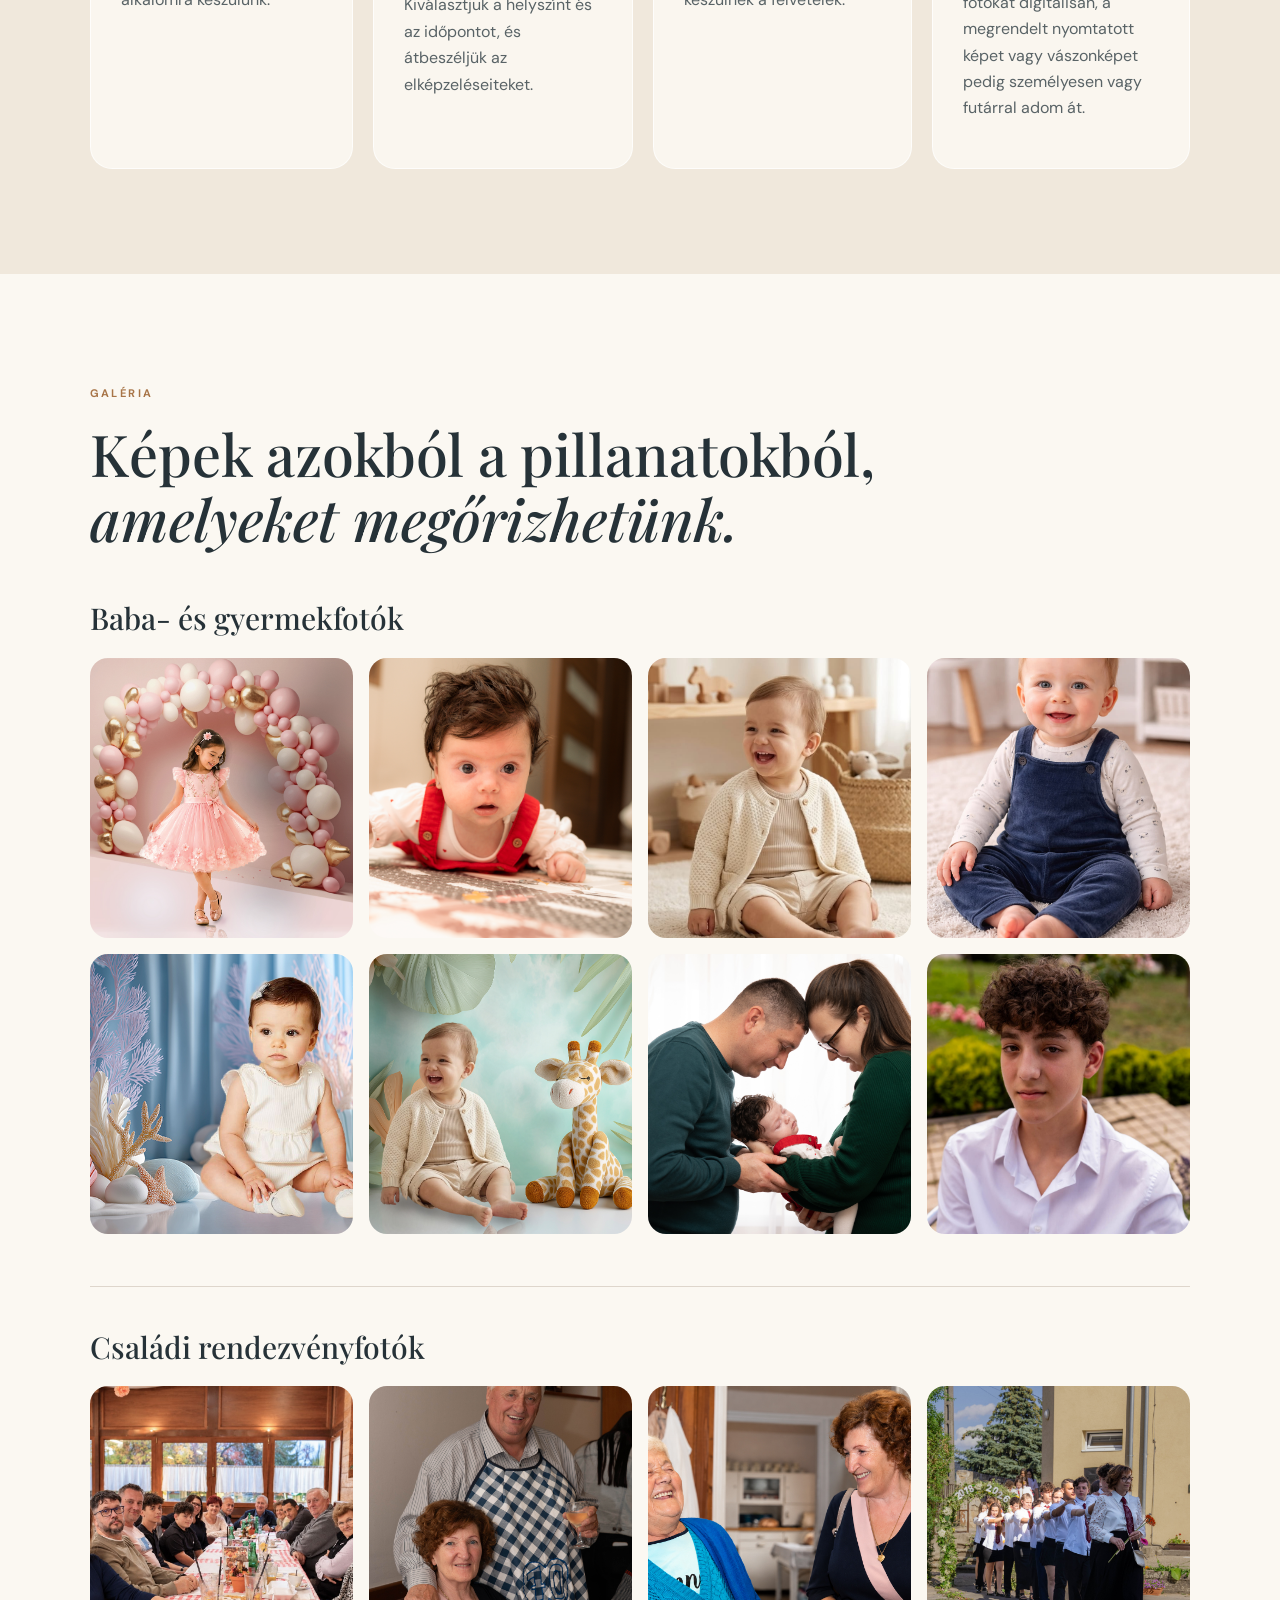
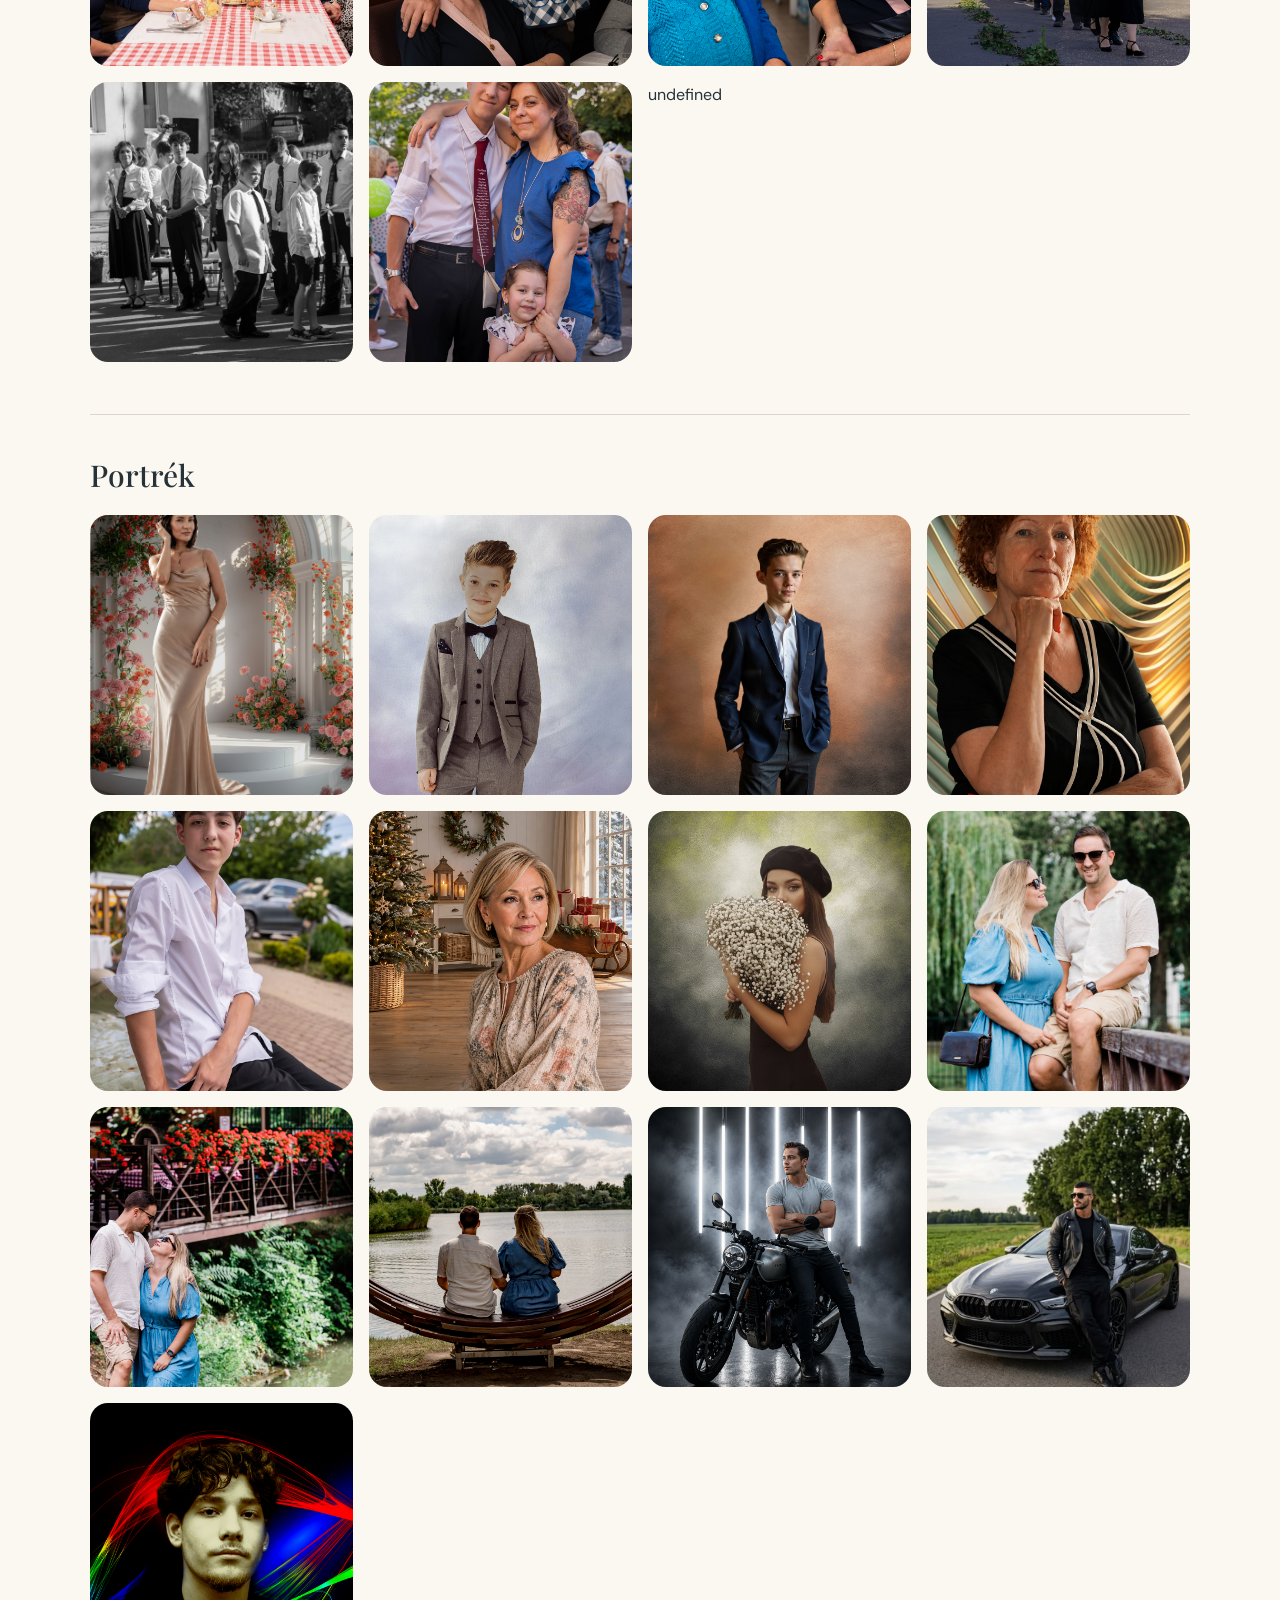
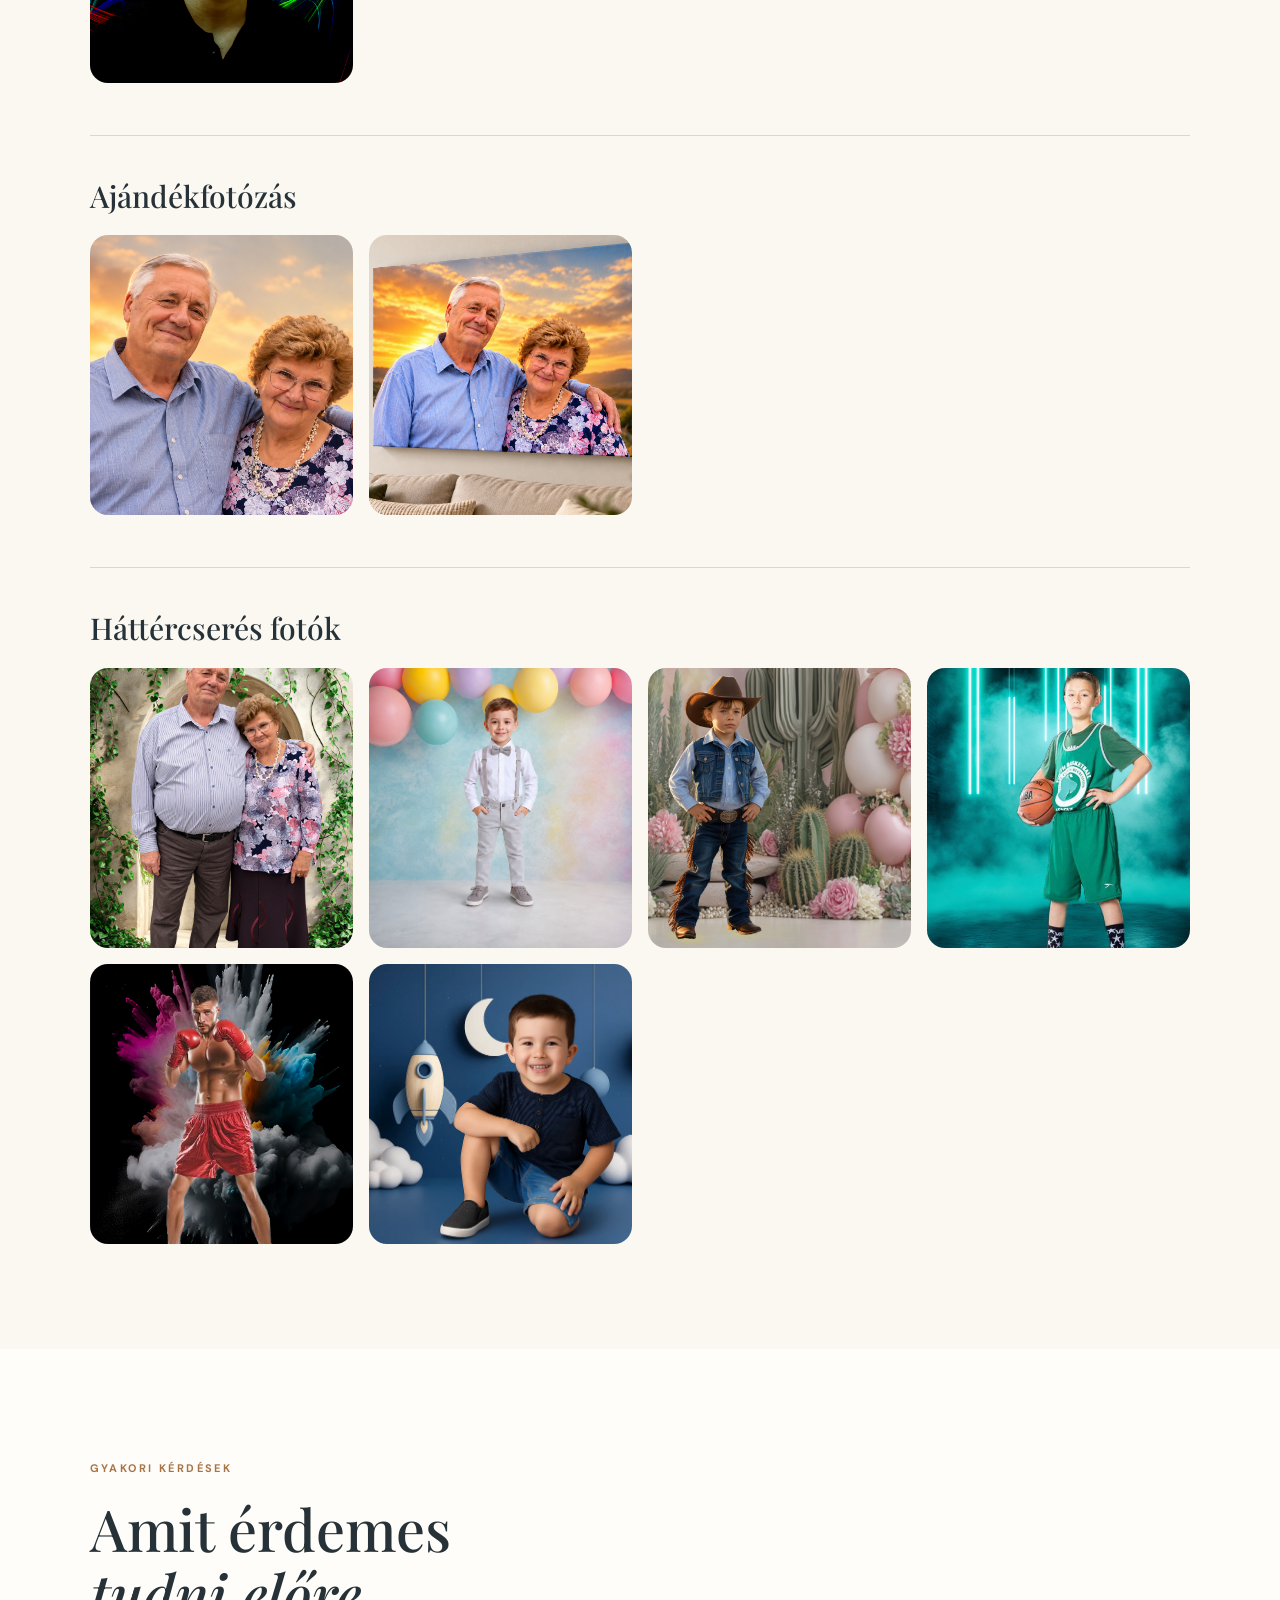
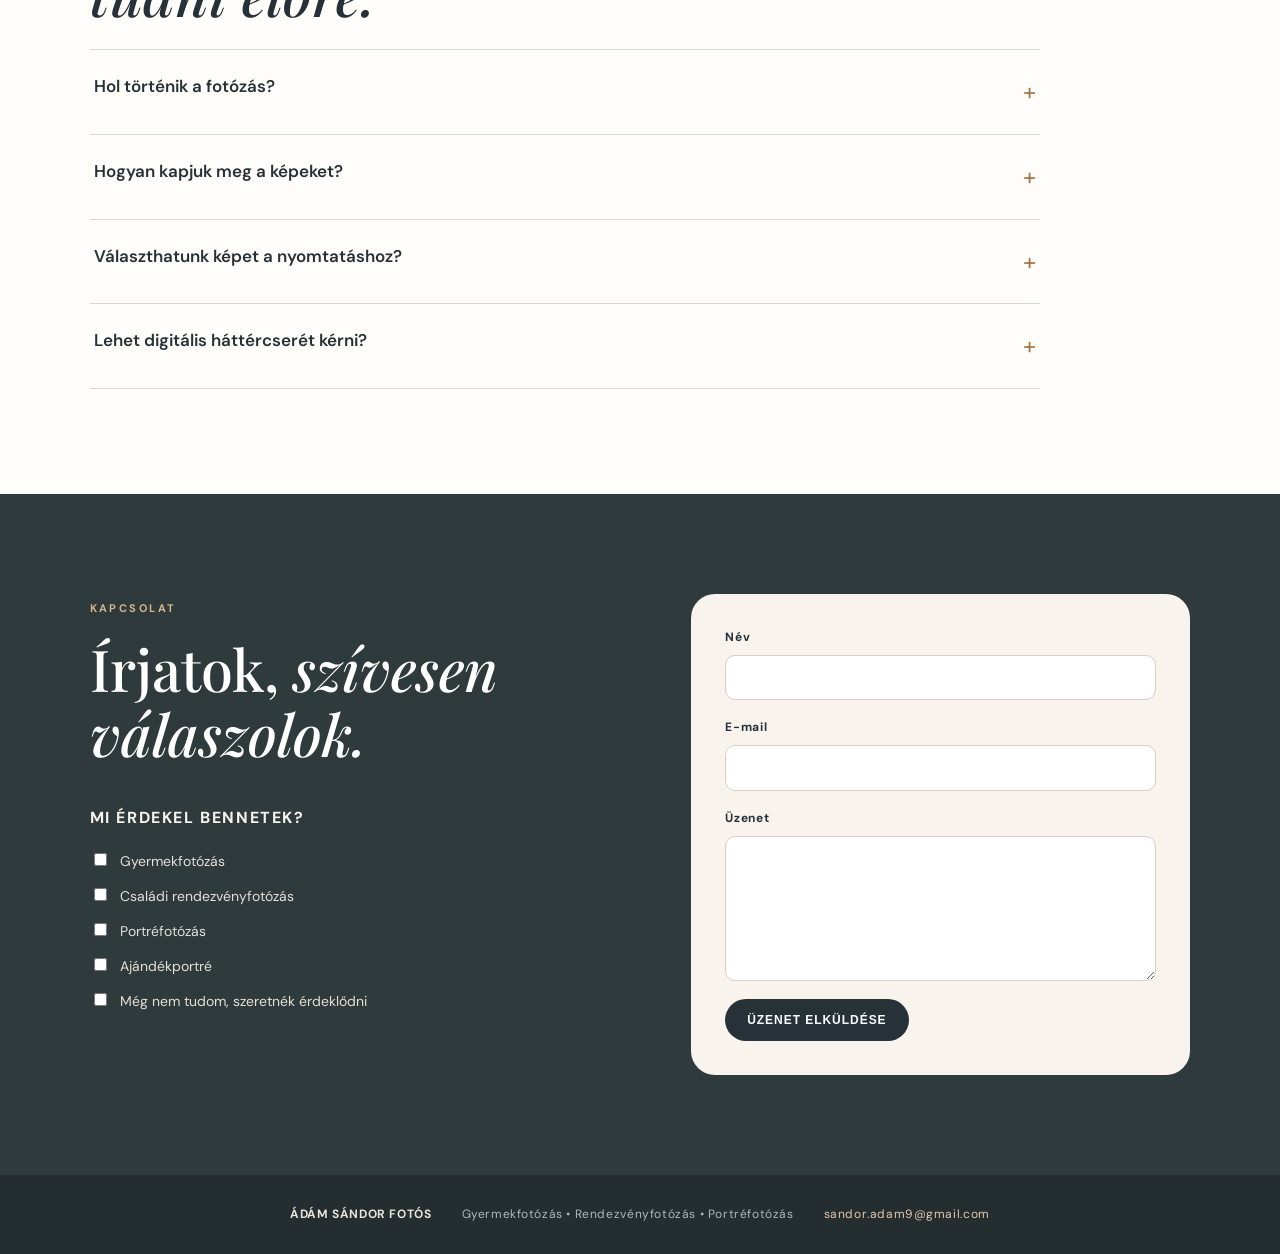
==== commit 5f2531a8: "Move portrait package recommendations below portrait ideas" ====
--- a/index.html
+++ b/index.html
@@ -24,7 +24,7 @@
 <article class="service service-with-image"><div class="service-copy"><span class="number">01</span><h3>GYERMEKFOTÓZÁS – IGÉNY SZERINT DIGITÁLIS HÁTTÉRCSERÉVEL</h3><h4>A gyermekkor elmúlik. A pillanatok megmaradnak.</h4>
 <p>A gyermekfotózásban különösen ezt keresem: a természetes mosolyt, a játék közbeni pillanatokat, azt az arcot, amit a gyermek akkor mutat, amikor megfeledkezik a fényképezőgépről.</p>
 <p>Ha különlegesebb képet szeretnétek, a kiválasztott fotókhoz egyedi digitális hátteret is készíthetek, így a gyermek kedvenc témája vagy egy elképzelt világ is megjelenhet a képen.</p>
-<p>Őrizzük meg együtt azokat a pillanatokat, amelyeket évekkel később is jó lesz újra látni.</p><p>Kedvenc fotódból 50×40 cm-es nyomtatott képet vagy 50×70 cm-es vászonképet is választhatsz.</p><p class="service-note"><b>Ehhez a szolgáltatáshoz ajánlott csomagjaink:</b><br>ACS0 – 29 900 Ft<br>ACS1 – 30 900 Ft<br>ACS3 – 47 500 Ft<br><small>A csomagok részletes tartalmát lejjebb görgetve tekintheted meg.</small></p></div><div class="service-main"><img src="images/gyermekfotozas.png" alt="Gyermekfotózás"></div></article>
+<p>Őrizzük meg együtt azokat a pillanatokat, amelyeket évekkel később is jó lesz újra látni.</p><p>Kedvenc fotódból 50×40 cm-es nyomtatott képet vagy 50×70 cm-es vászonképet is választhatsz.</p></div><div class="service-main"><img src="images/gyermekfotozas.png" alt="Gyermekfotózás"></div></article>
 <article class="service service-with-image"><div class="service-copy"><span class="number">02</span><h3>CSALÁDI RENDEZVÉNYFOTÓZÁS</h3><h4>Együtt ünnepelni jó. Emlékként megőrizni még jobb.</h4>
 <p>Születésnap, névnap, házassági évforduló vagy családi összejövetel. Megörökítem az ünnep fontos pillanatait, a közös örömöt, a találkozásokat és a családi csoportképeket.</p>
 <p>A fotózás kezdési időpontját és időtartamát előre egyeztetjük. Maximális odafigyeléssel dolgozom, hogy minden fontos pillanat megmaradjon.</p>
@@ -36,7 +36,7 @@
 <li><b>Portréötlet 02. – Párok, házaspárok a vízparton</b><br>Egy nyugodt vízparti környezetben romantikus, közös fényképek készülhetnek. Nem kell hozzá különleges alkalom, elég, ha szeretnétek egy szép közös emléket.</li>
 <li><b>Portréötlet 03. – Jegyesfotózás a kastélykertben</b><br>Elegáns, romantikus képek egy különleges helyszínen. Az esküvő előtti időszak szép emlékei lehetnek.</li>
 <li><b>Portréötlet 04. – Egyéni portré az autóddal</b><br>Ha az autód több számodra egyszerű közlekedési eszköznél, legyen része a fotózásnak is! Készülhetnek stílusos, személyes képek rólad és kedvenc autódról.</li>
-<li><b>Portréötlet 05. – Egyéni vagy családi portré a kedvenc helyeden</b><br>Lehet egy park, egy hangulatos utca, egy vízpart vagy egy számodra fontos helyszín. Olyan környezetet választunk, amely közel áll hozzád.</li></ul></div><div class="service-main"><img src="images/galeria-04.jpg" alt="Portréfotózás"></div></article>
+<li><b>Portréötlet 05. – Egyéni vagy családi portré a kedvenc helyeden</b><br>Lehet egy park, egy hangulatos utca, egy vízpart vagy egy számodra fontos helyszín. Olyan környezetet választunk, amely közel áll hozzád.</li></ul><p class="service-note"><b>Ehhez a szolgáltatáshoz ajánlott csomagjaink:</b><br>ACS0 – 29 900 Ft<br>ACS1 – 30 900 Ft<br>ACS3 – 47 500 Ft<br><small>A csomagok részletes tartalmát lejjebb görgetve tekintheted meg.</small></p></div><div class="service-main"><img src="images/galeria-04.jpg" alt="Portréfotózás"></div></article>
 <article class="service service-with-image"><div class="service-copy"><span class="number">04</span><h3>AJÁNDÉKPORTRÉ – KÜLÖNLEGES ALKALMAKRA</h3><h4>Ajándékozz fényképet, amelyből személyes emlék lesz!</h4>
 <p>Ajándék lehet egy szépen kidolgozott, nyomtatott kép vagy egy falra tehető vászonkép. Névnapra, születésnapra, karácsonyra, házassági évfordulóra vagy bármilyen különleges alkalomra.</p>
 <ul class="idea-list"><li><b>Ajándék 01. – Kedves Fiatal Barátom!</b><br>Készítsünk egy szép fotót rólad és családodról! Szüleidet, nagyszüleidet vagy barátaidat lepheted meg vele. Egy közös fénykép mindig személyes ajándék.</li>
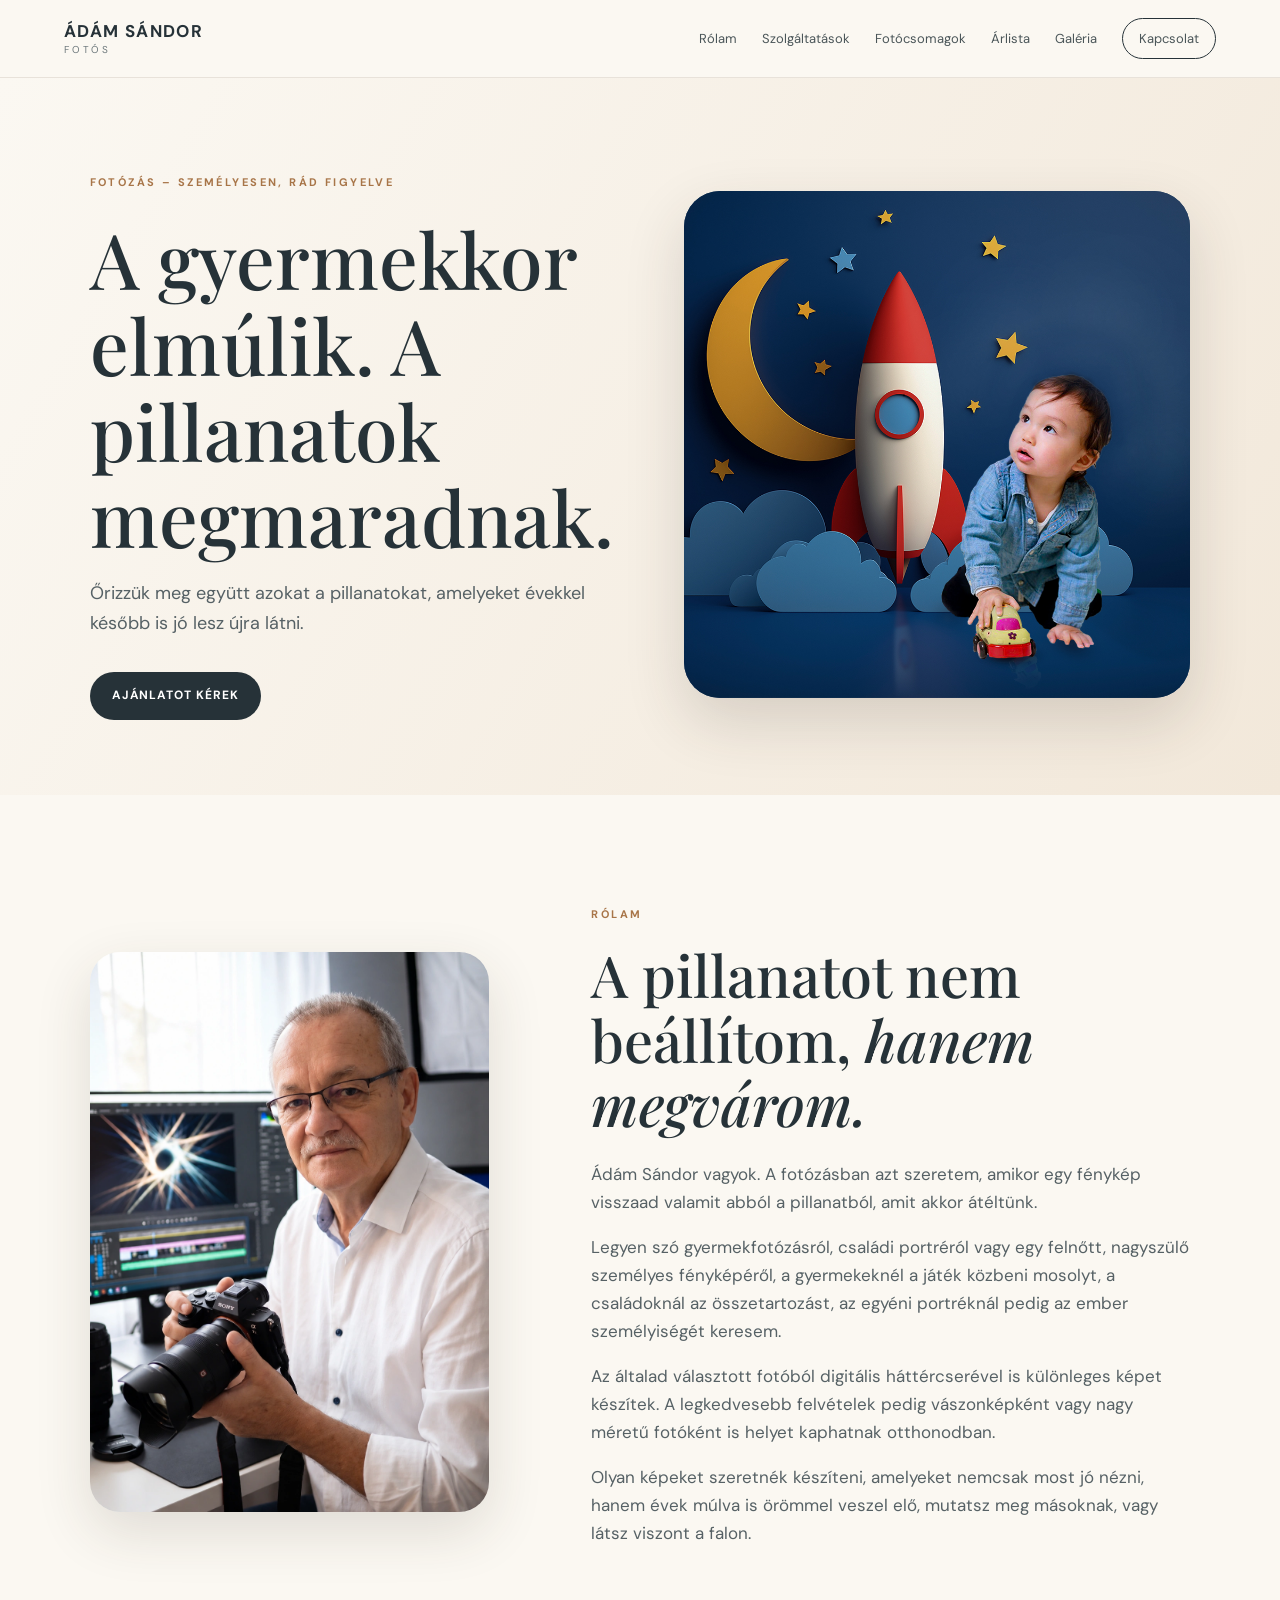
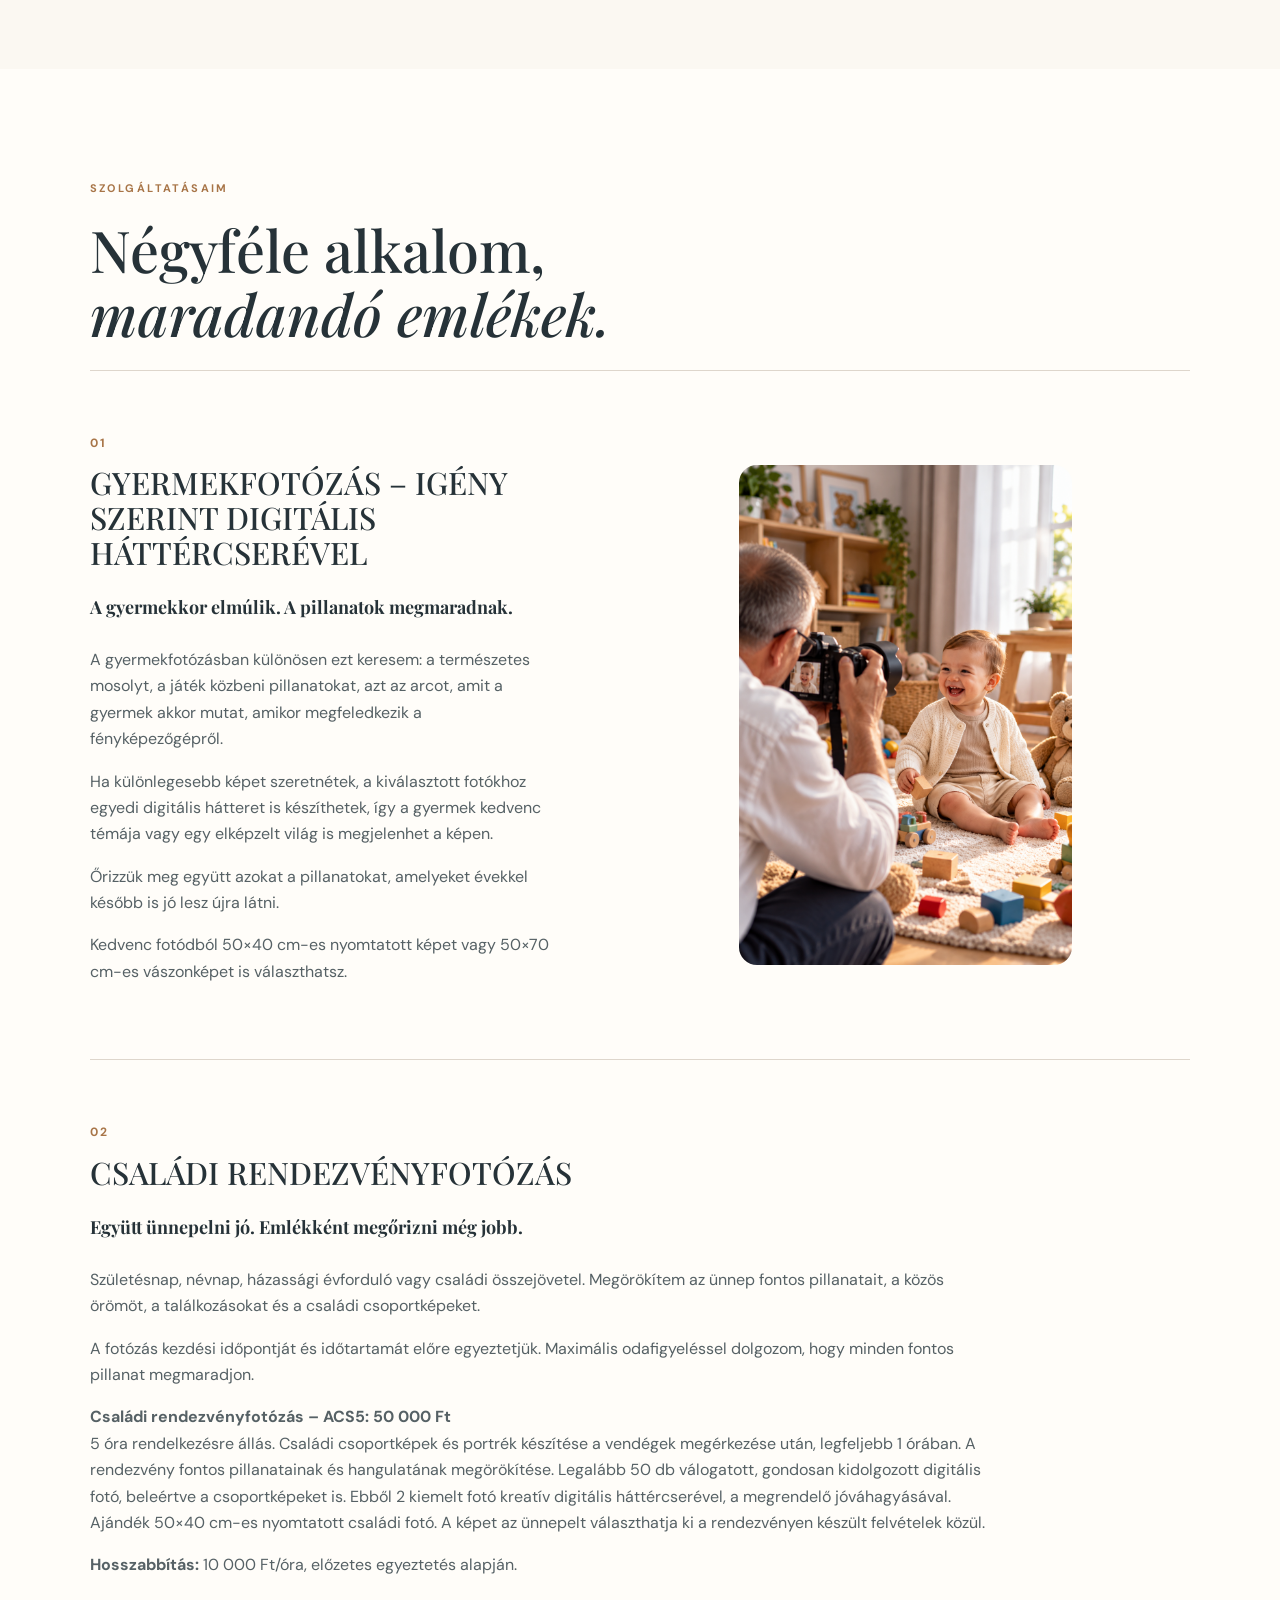
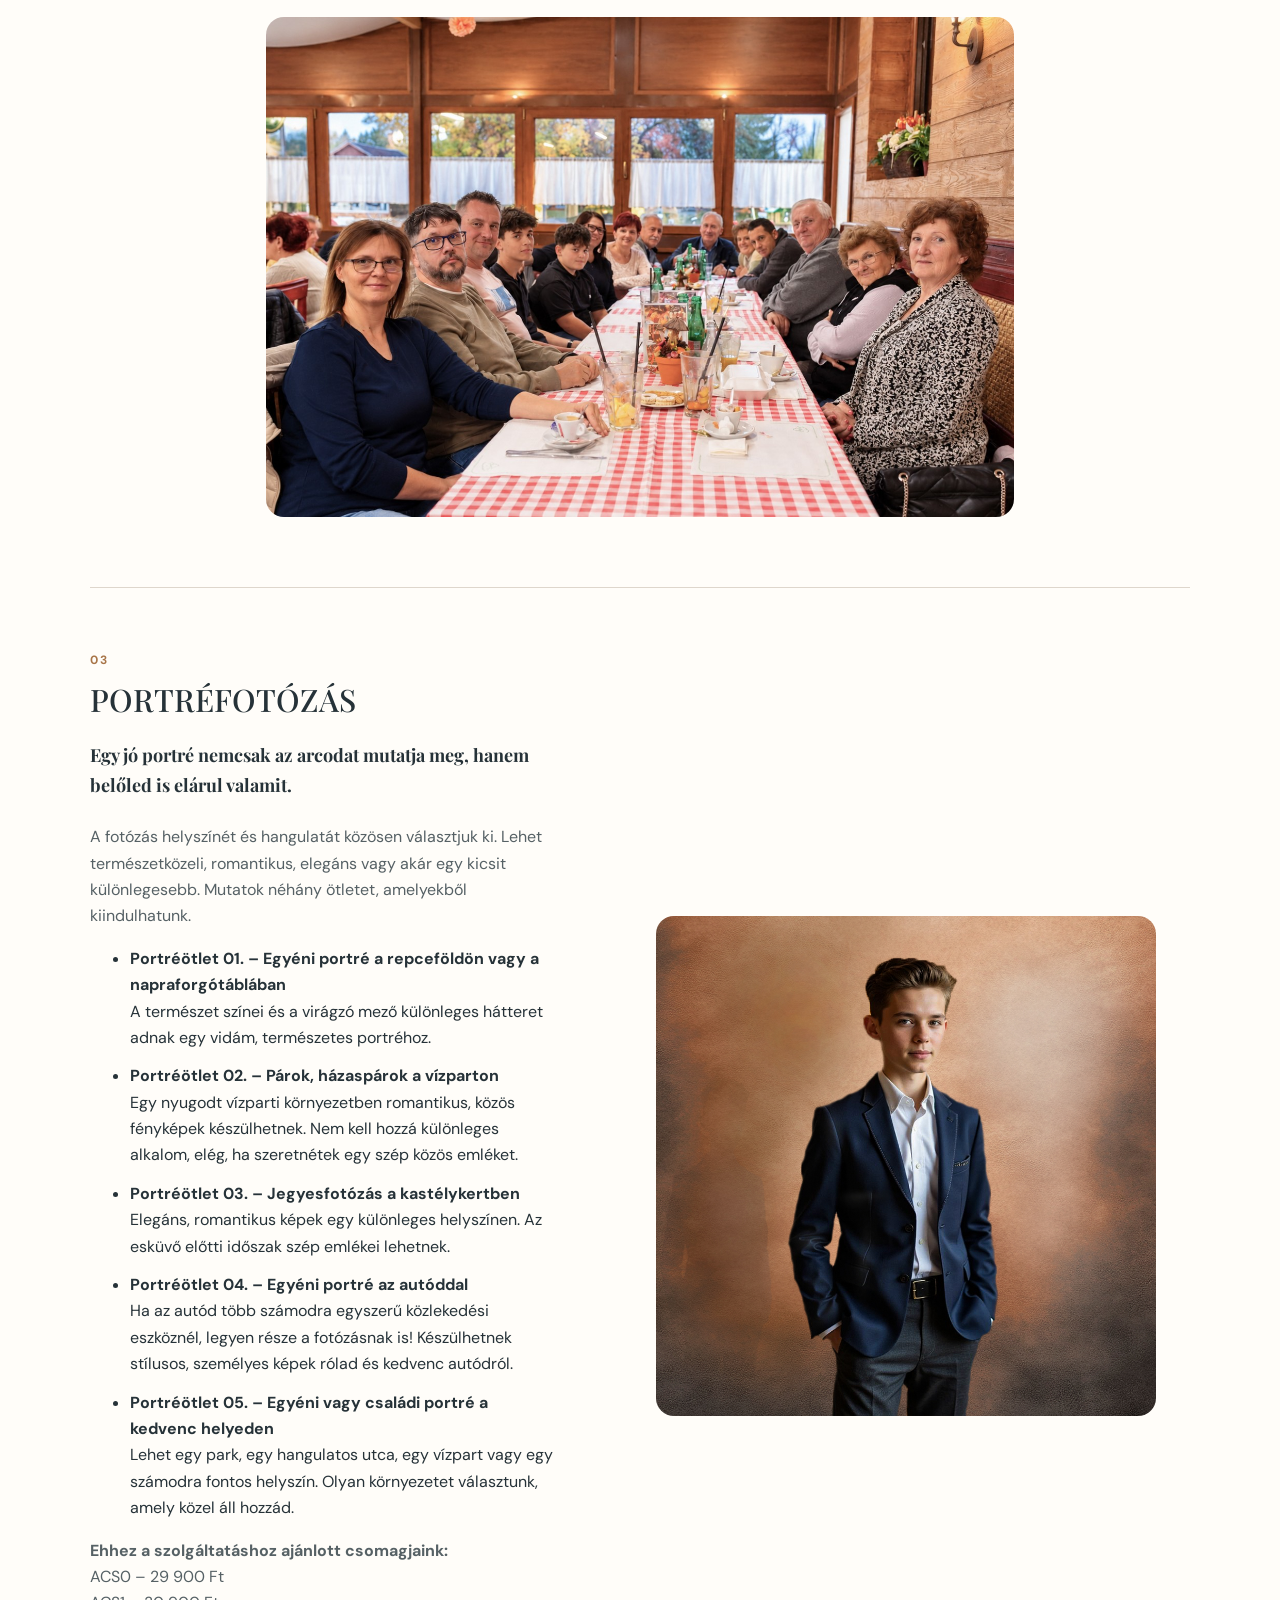
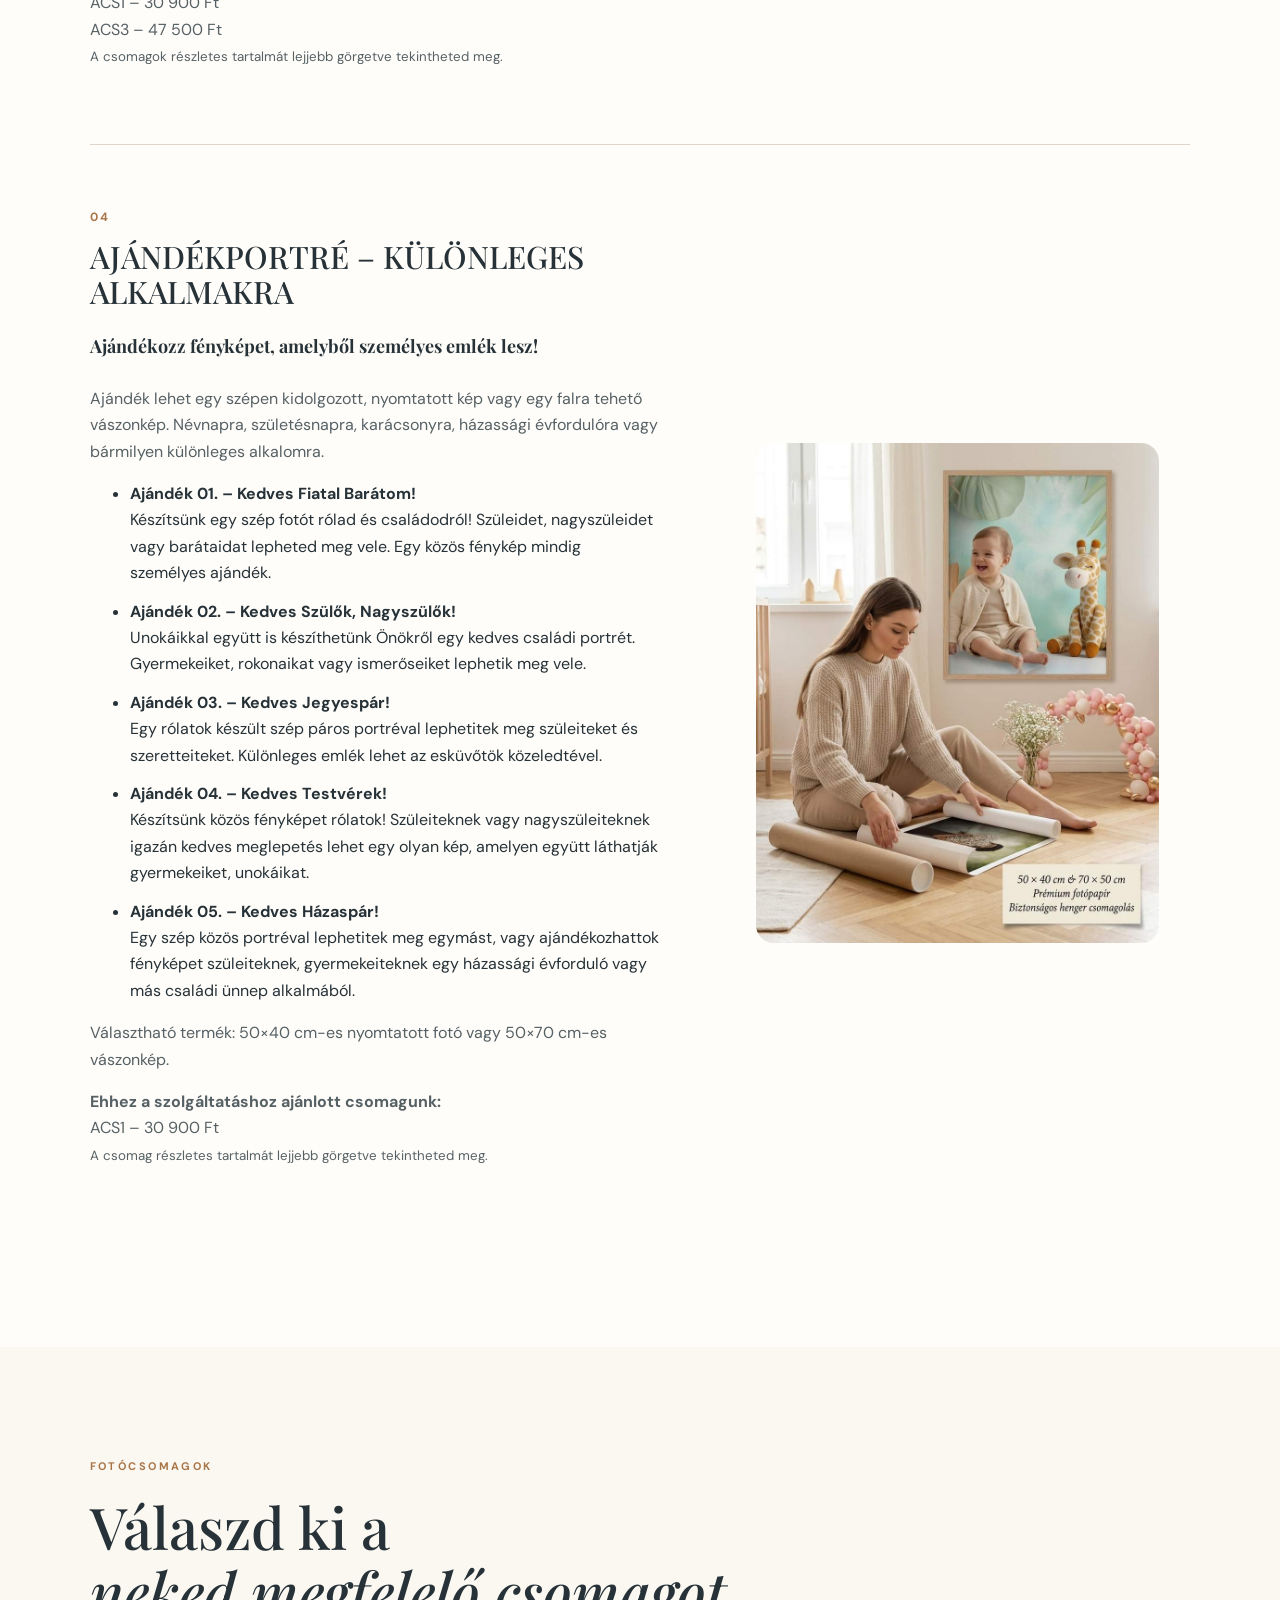
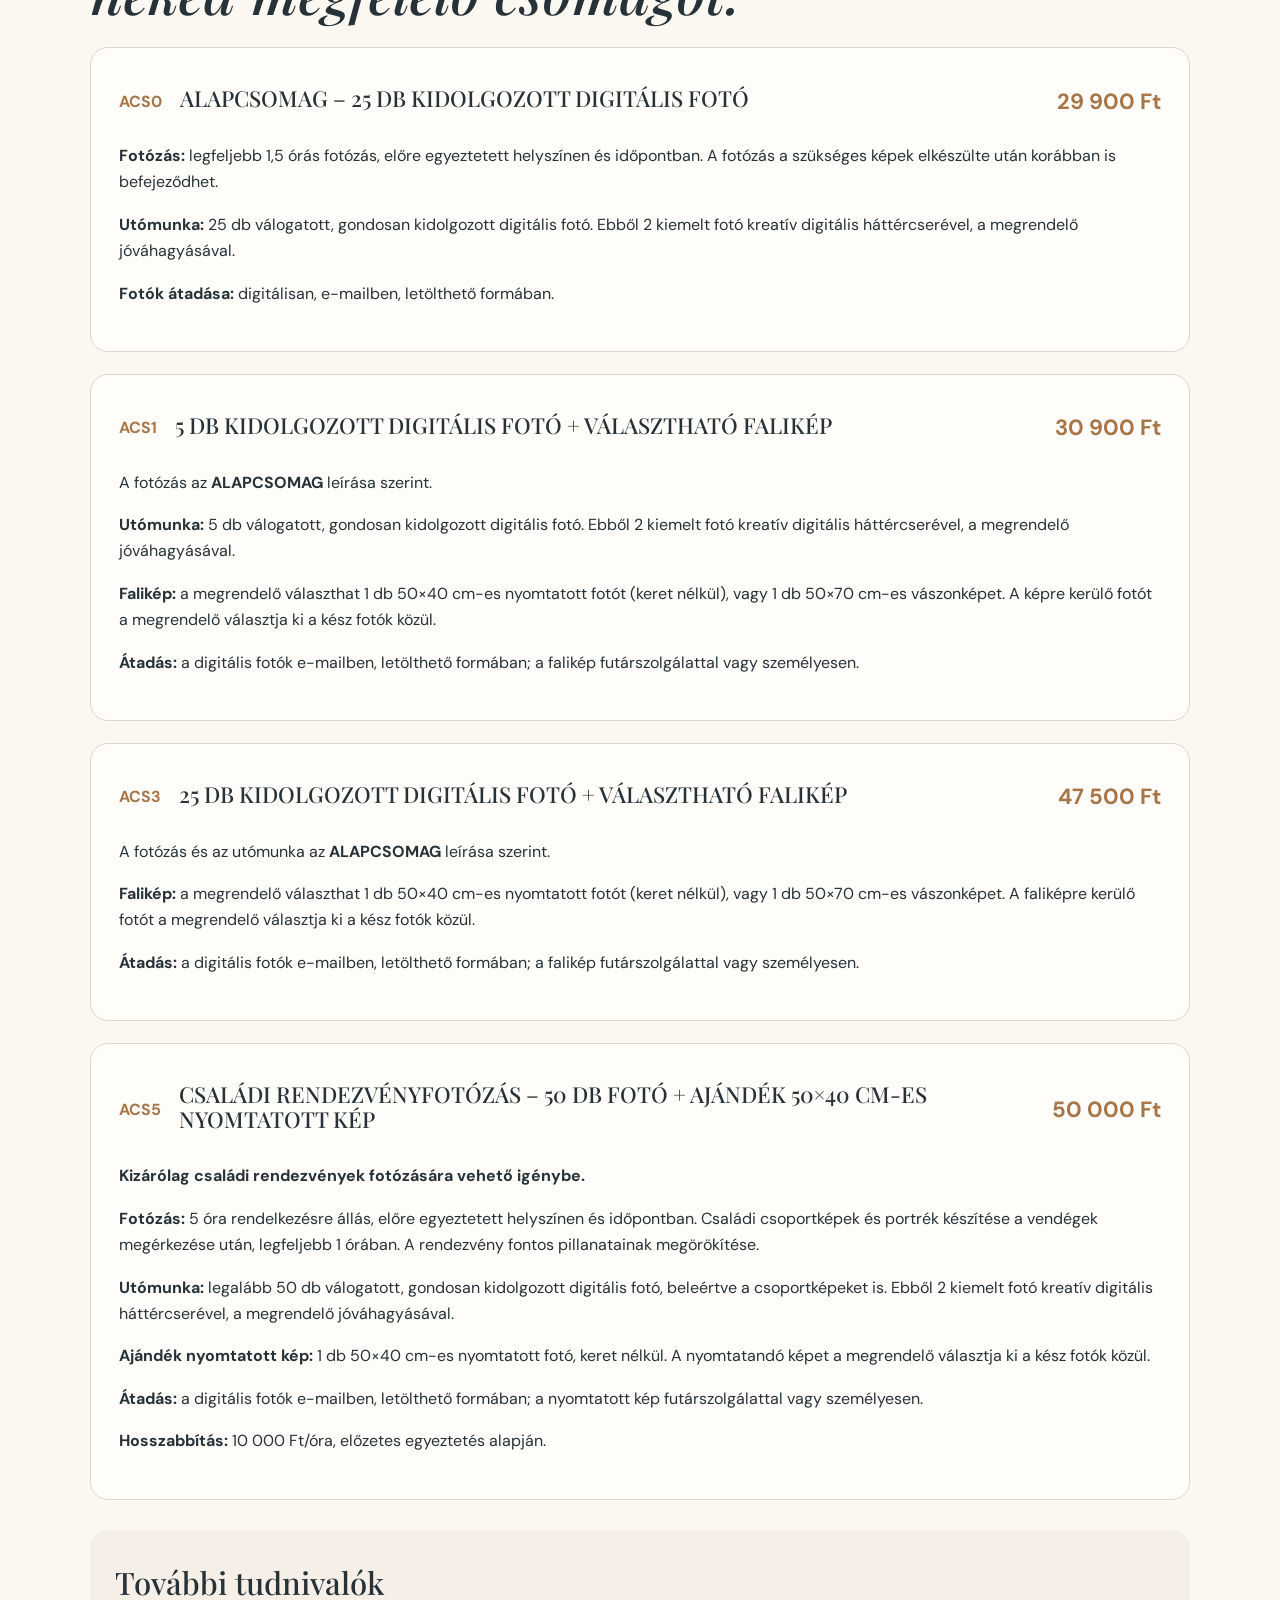
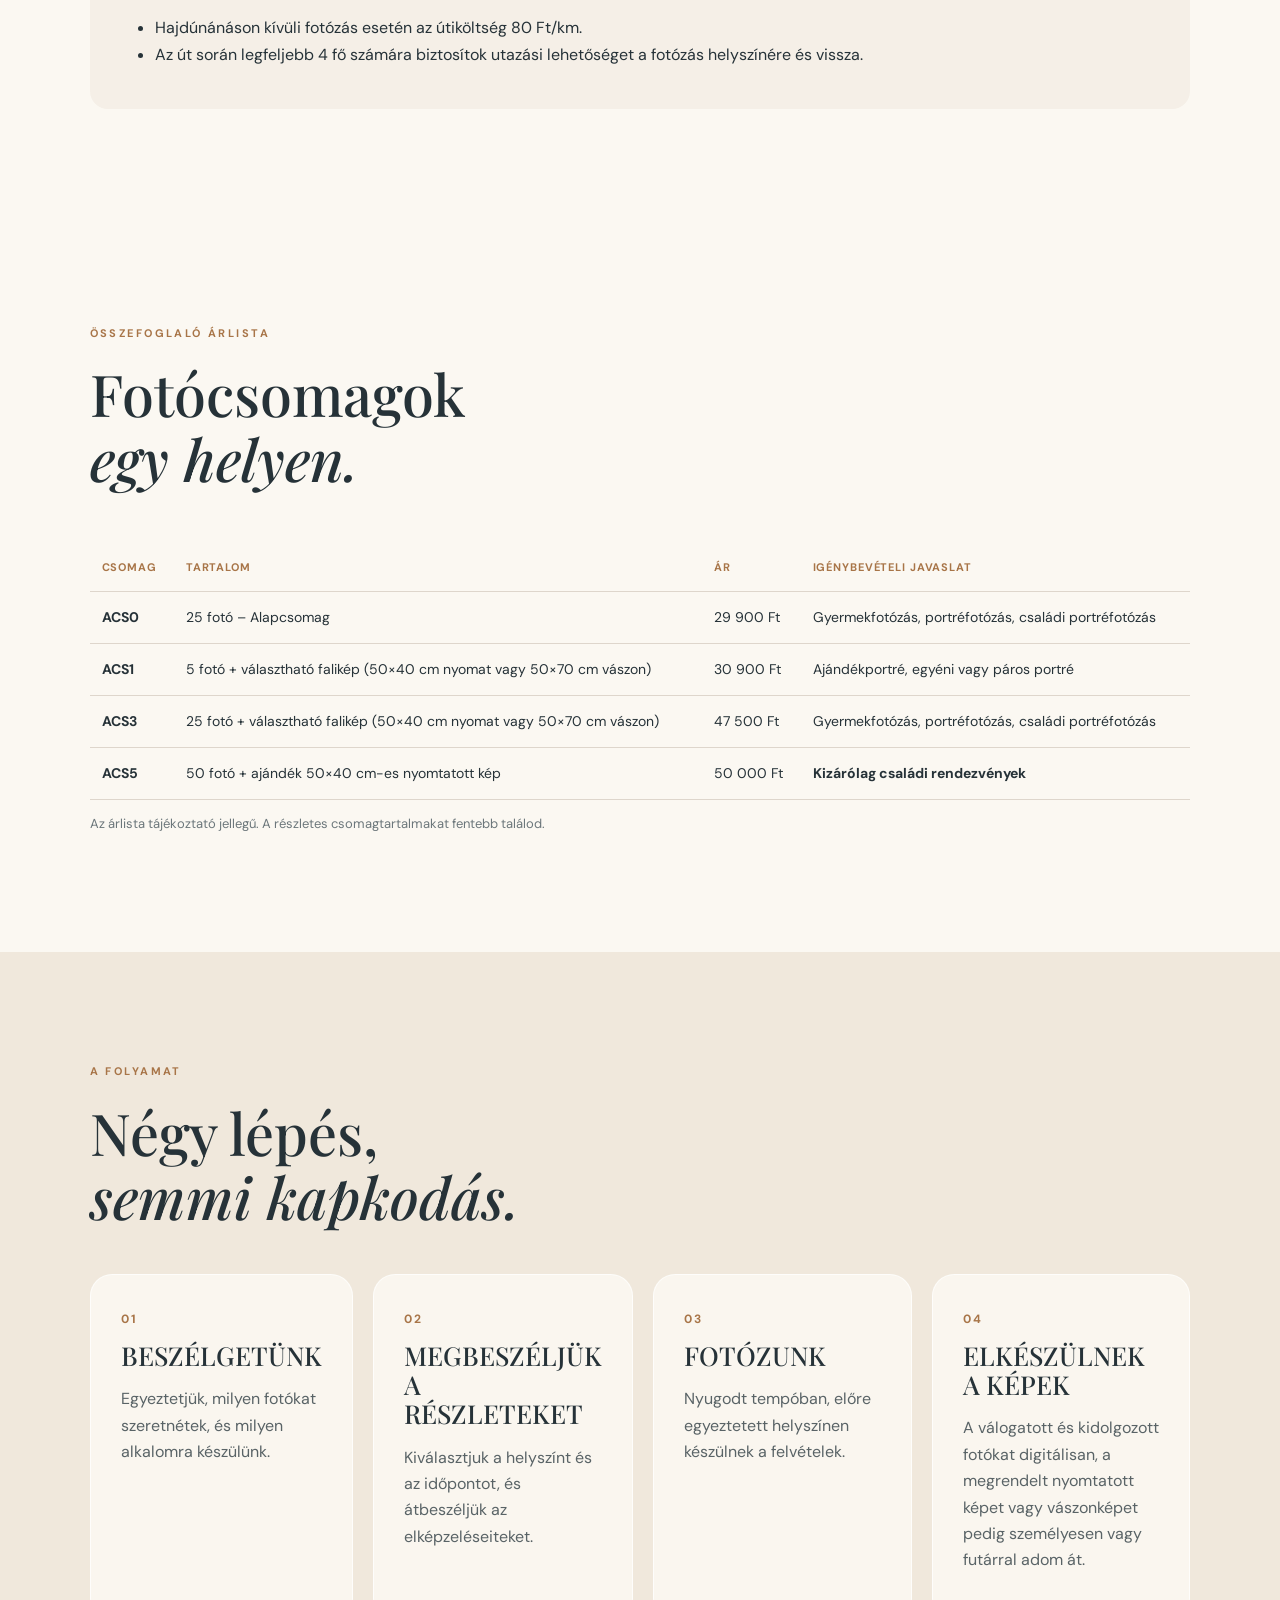
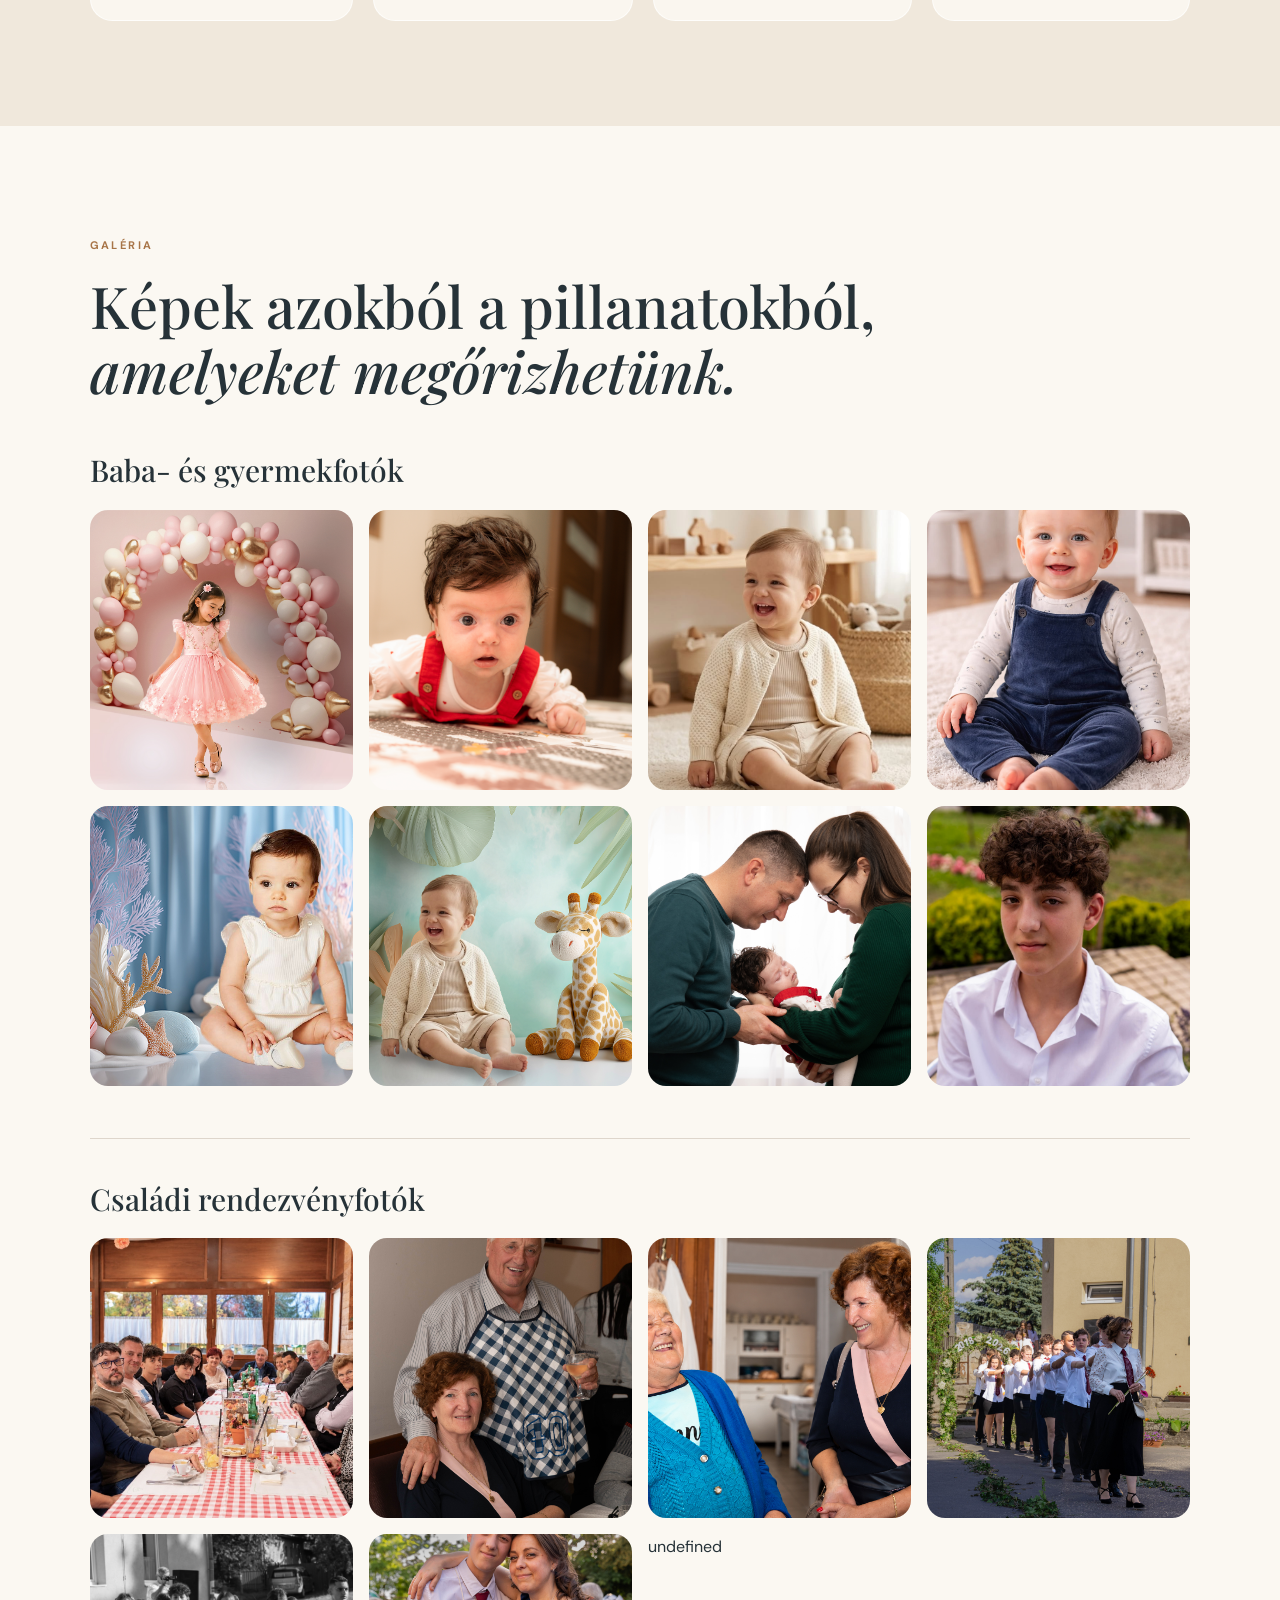
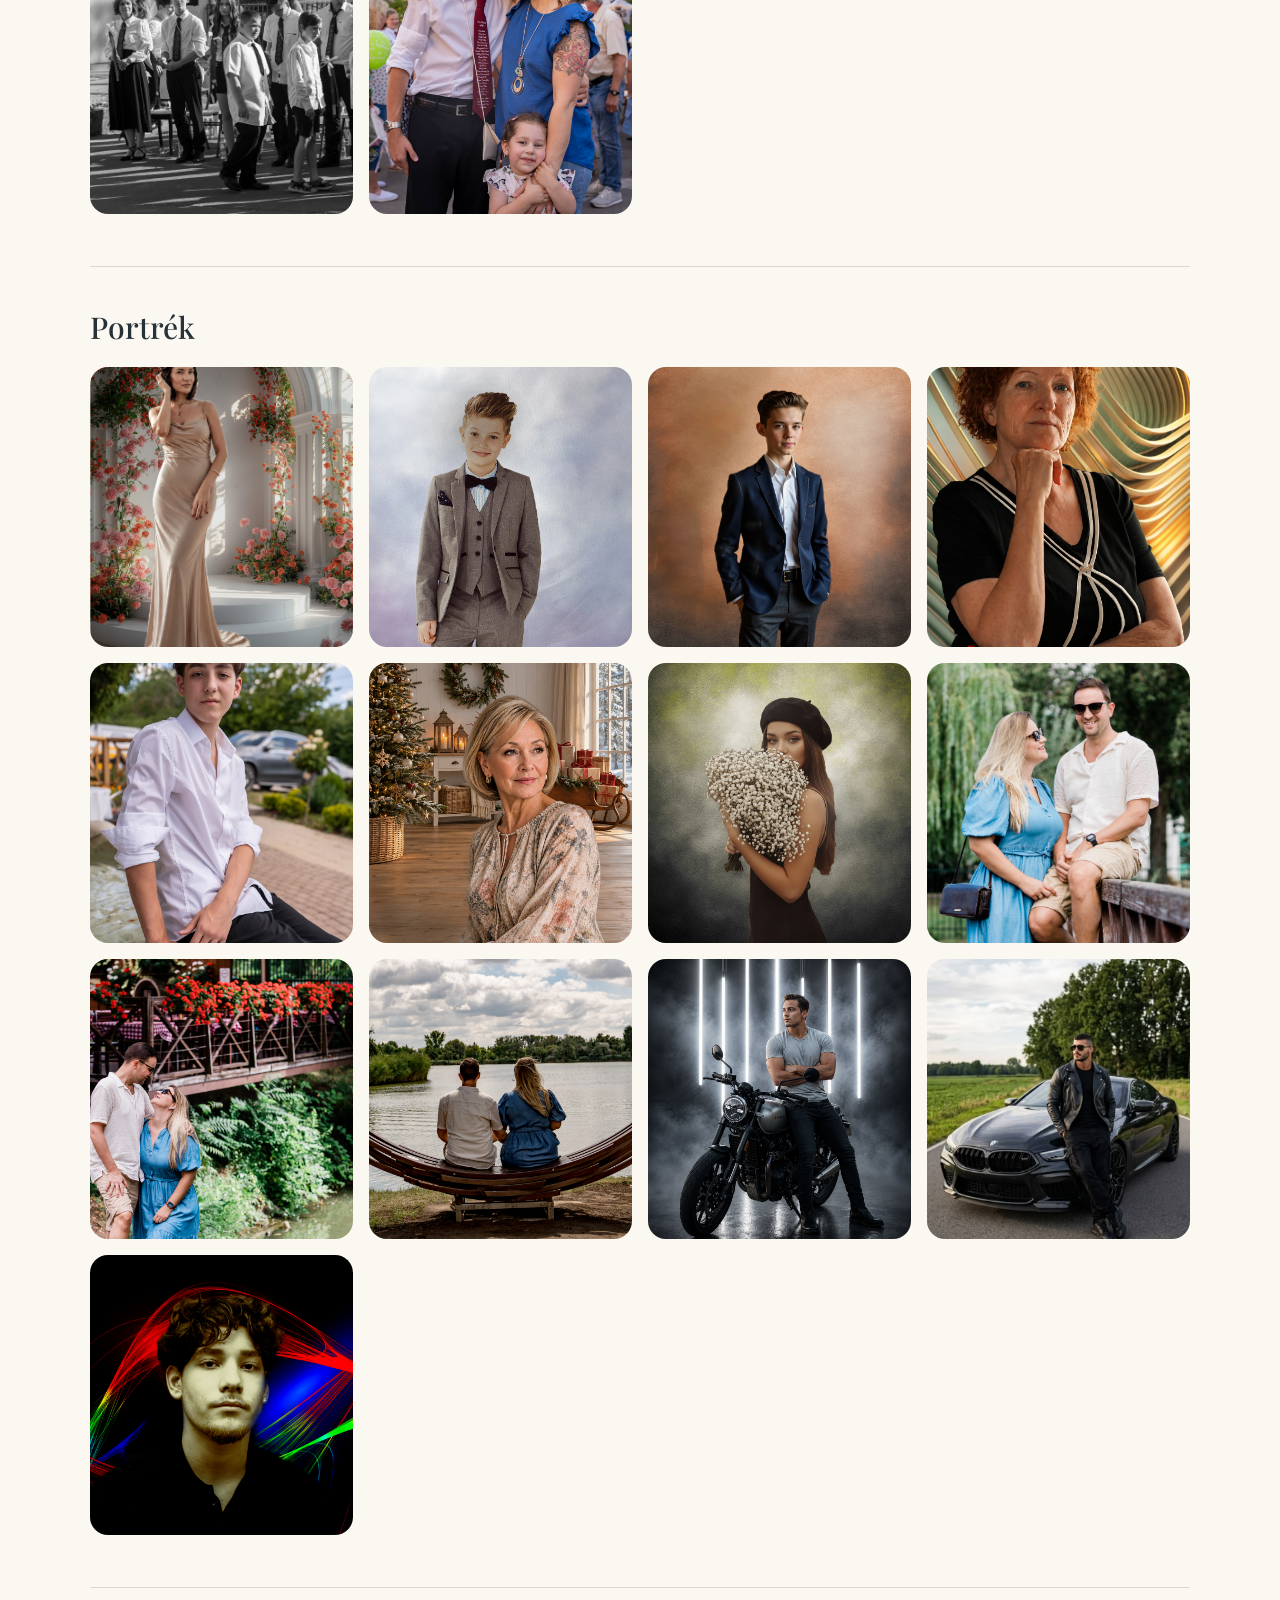
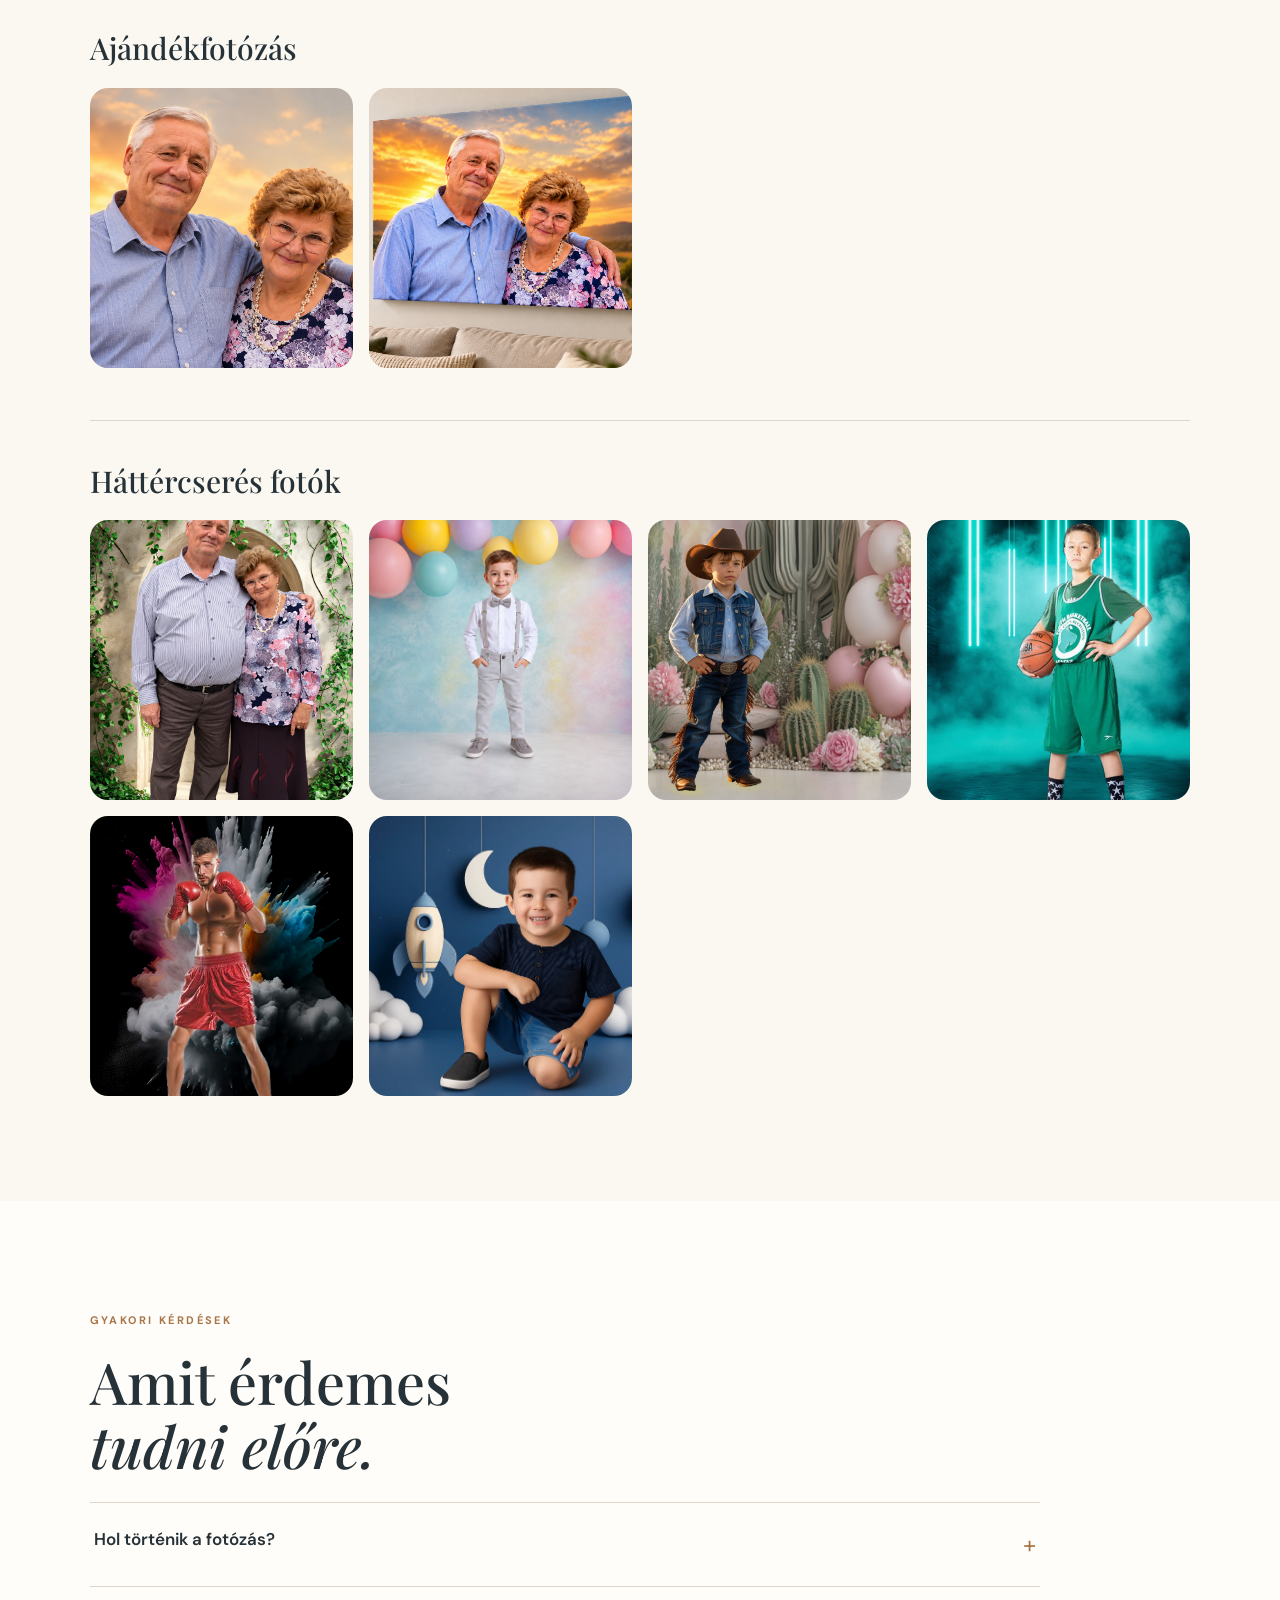
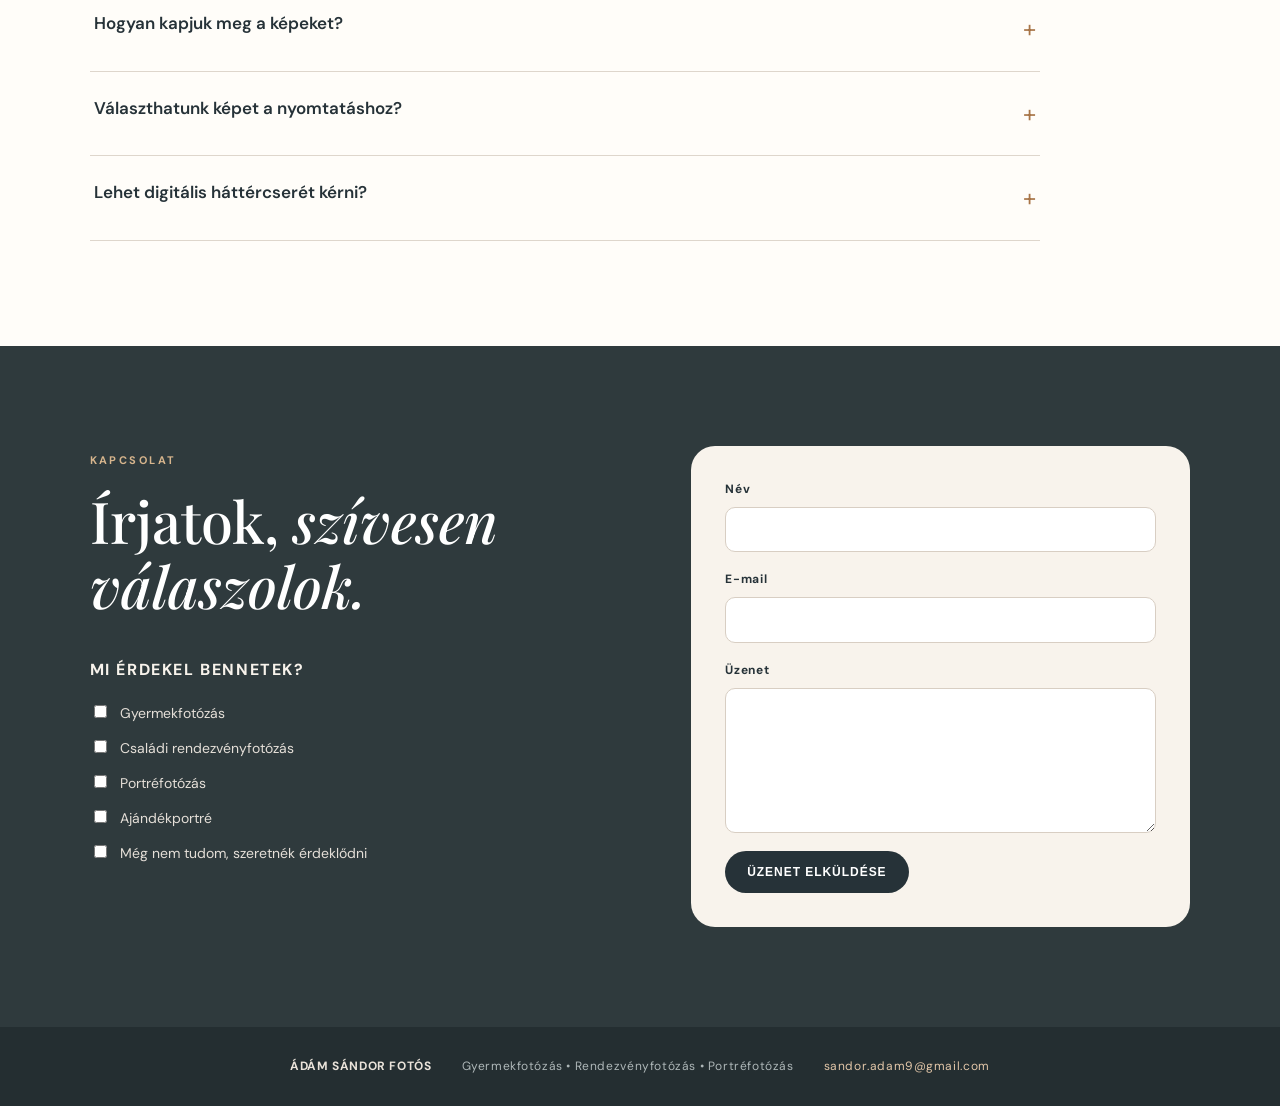
==== commit e18359b3: "Remove duplicate portrait package recommendation" ====
--- a/index.html
+++ b/index.html
@@ -31,7 +31,7 @@
 <p class="service-note"><b>Családi rendezvényfotózás – ACS5: 50 000 Ft</b><br>5 óra rendelkezésre állás. Családi csoportképek és portrék készítése a vendégek megérkezése után, legfeljebb 1 órában. A rendezvény fontos pillanatainak és hangulatának megörökítése. Legalább 50 db válogatott, gondosan kidolgozott digitális fotó, beleértve a csoportképeket is. Ebből 2 kiemelt fotó kreatív digitális háttércserével, a megrendelő jóváhagyásával. Ajándék 50×40 cm-es nyomtatott családi fotó. A képet az ünnepelt választhatja ki a rendezvényen készült felvételek közül.</p>
 <p><b>Hosszabbítás:</b> 10 000 Ft/óra, előzetes egyeztetés alapján.</p></div><div class="service-main"><img src="images/02-01-CSALÁDI SZÜLI-nyitókép-Jó.jpg" alt="Családi rendezvényfotózás – családi összejövetel hosszú asztalnál"></div></article>
 <article class="service service-with-image"><div class="service-copy"><span class="number">03</span><h3>PORTRÉFOTÓZÁS</h3><h4>Egy jó portré nemcsak az arcodat mutatja meg, hanem belőled is elárul valamit.</h4>
-<p>A fotózás helyszínét és hangulatát közösen választjuk ki. Lehet természetközeli, romantikus, elegáns vagy akár egy kicsit különlegesebb. Mutatok néhány ötletet, amelyekből kiindulhatunk.</p><p class="service-note"><b>Ehhez a szolgáltatáshoz ajánlott csomagjaink:</b><br>ACS0 – 29 900 Ft<br>ACS1 – 30 900 Ft<br>ACS3 – 47 500 Ft<br><small>A csomagok részletes tartalmát lejjebb görgetve tekintheted meg.</small></p>
+<p>A fotózás helyszínét és hangulatát közösen választjuk ki. Lehet természetközeli, romantikus, elegáns vagy akár egy kicsit különlegesebb. Mutatok néhány ötletet, amelyekből kiindulhatunk.</p>
 <ul class="idea-list"><li><b>Portréötlet 01. – Egyéni portré a repceföldön vagy a napraforgótáblában</b><br>A természet színei és a virágzó mező különleges hátteret adnak egy vidám, természetes portréhoz.</li>
 <li><b>Portréötlet 02. – Párok, házaspárok a vízparton</b><br>Egy nyugodt vízparti környezetben romantikus, közös fényképek készülhetnek. Nem kell hozzá különleges alkalom, elég, ha szeretnétek egy szép közös emléket.</li>
 <li><b>Portréötlet 03. – Jegyesfotózás a kastélykertben</b><br>Elegáns, romantikus képek egy különleges helyszínen. Az esküvő előtti időszak szép emlékei lehetnek.</li>
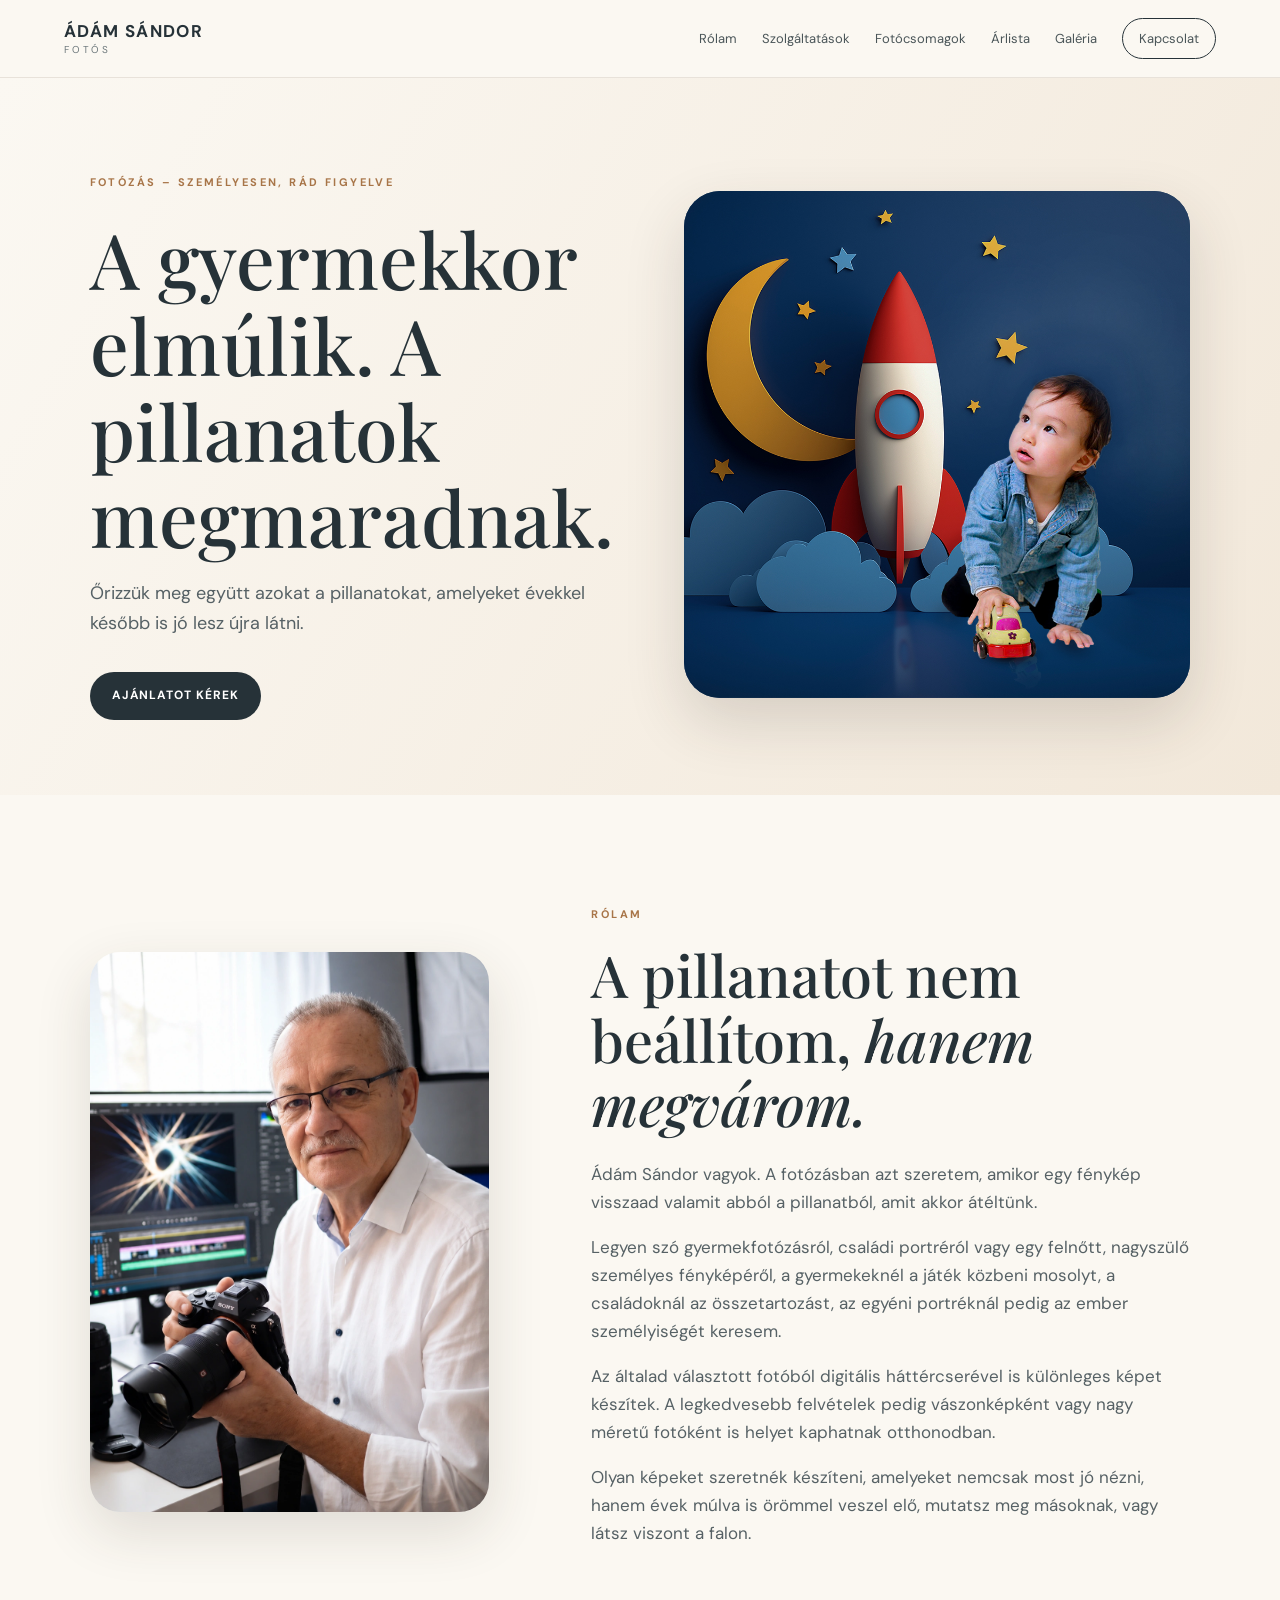
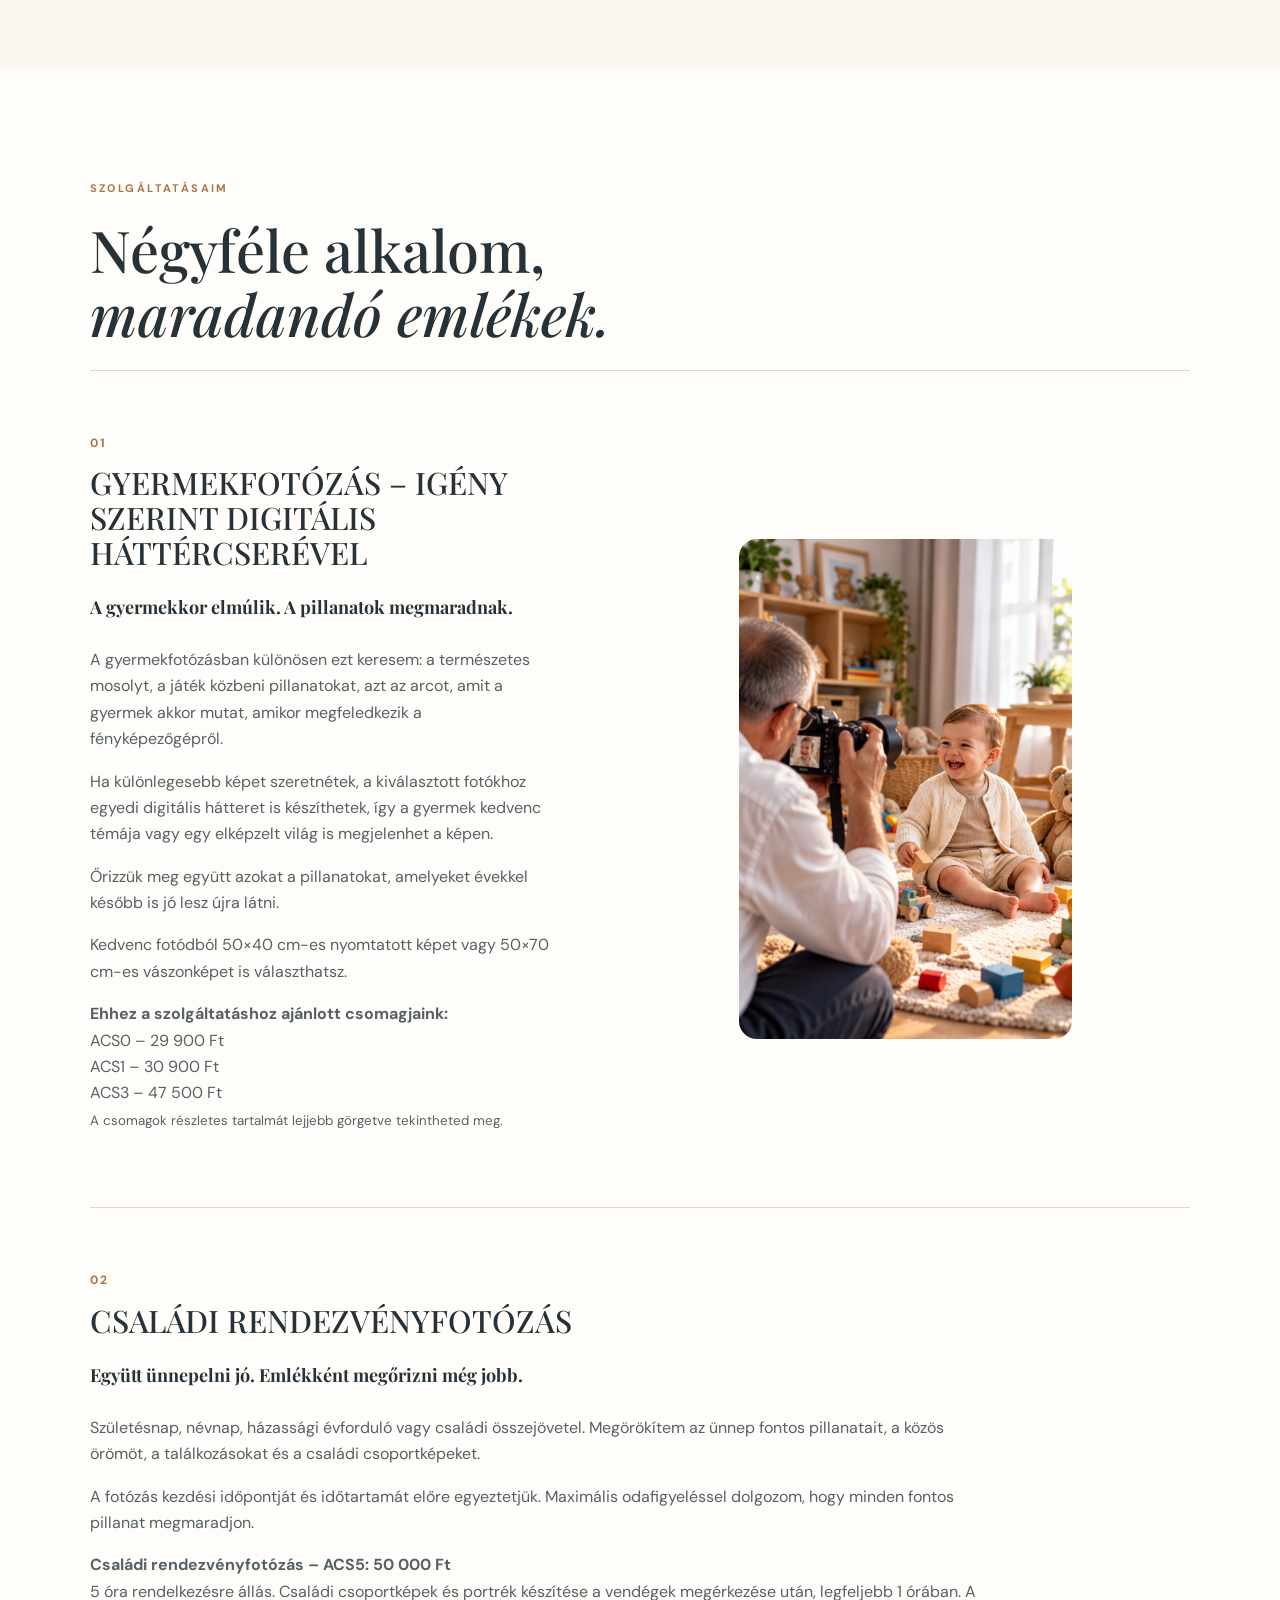
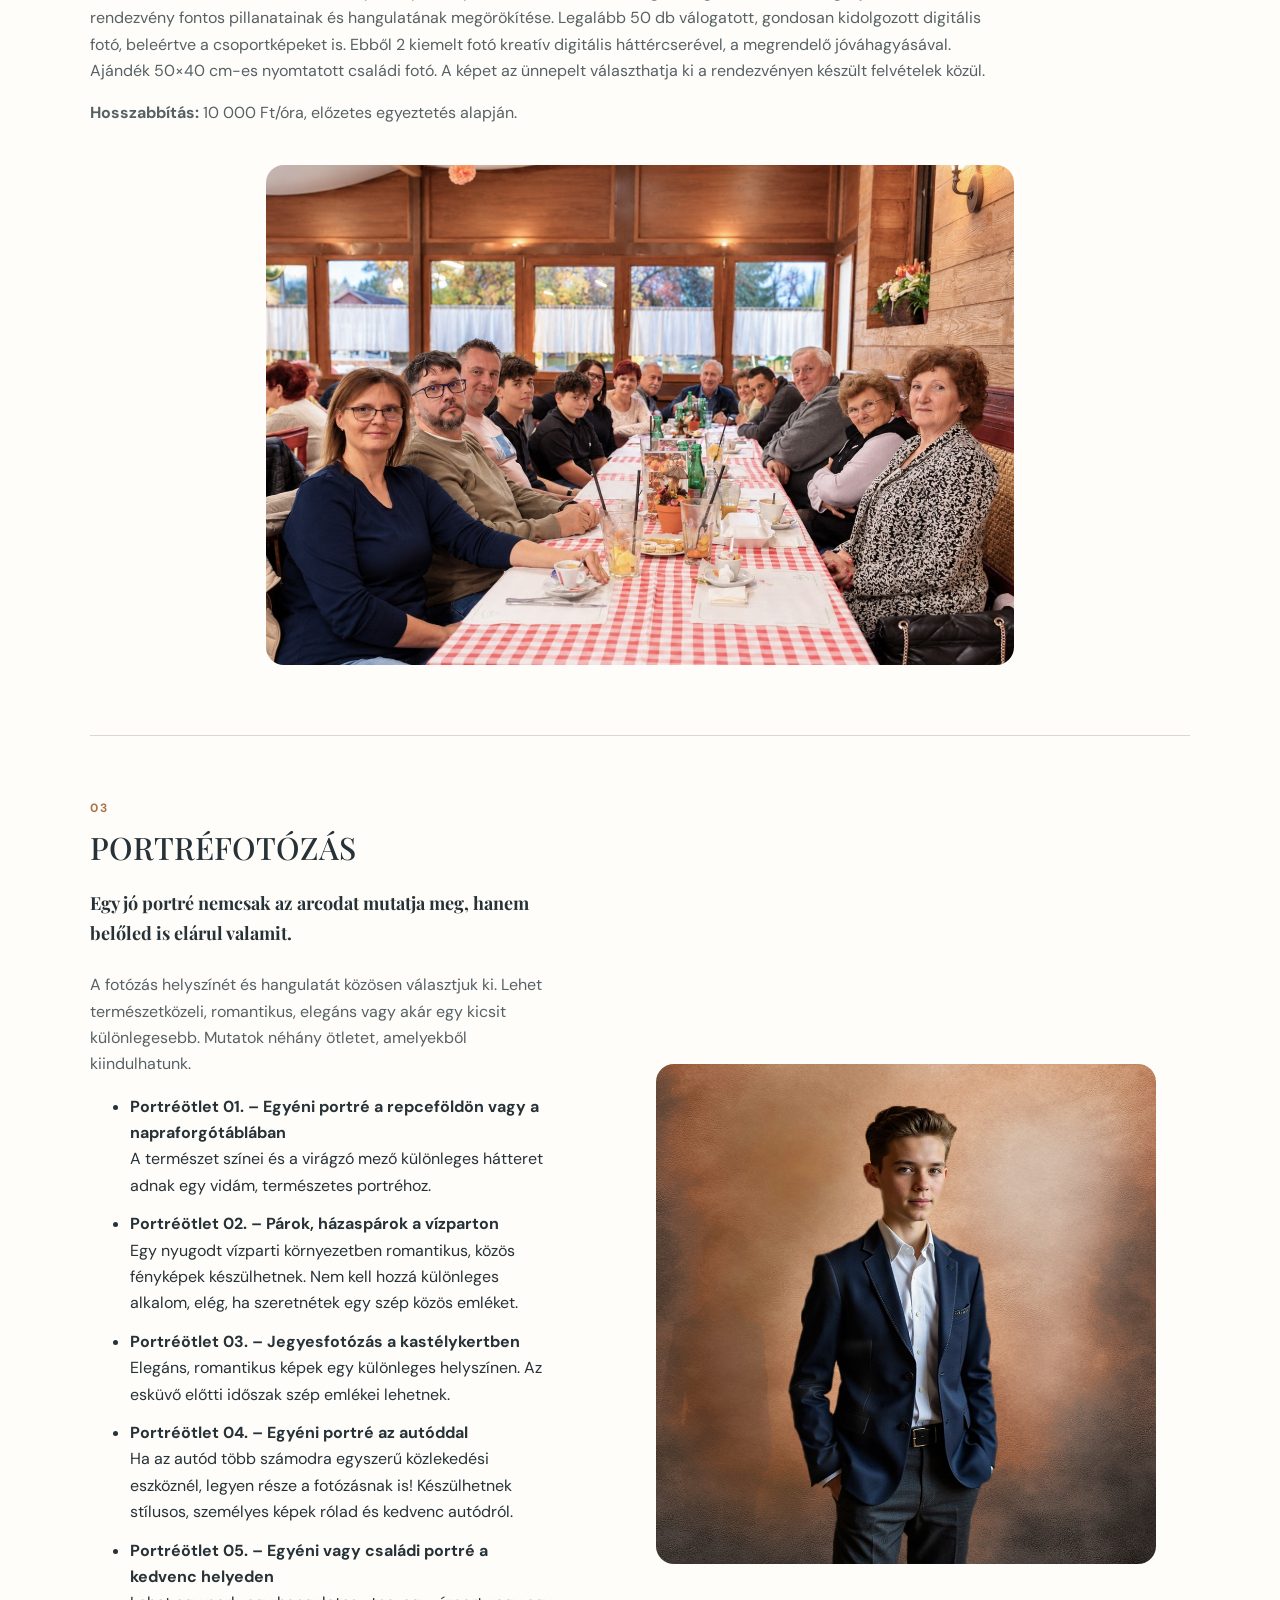
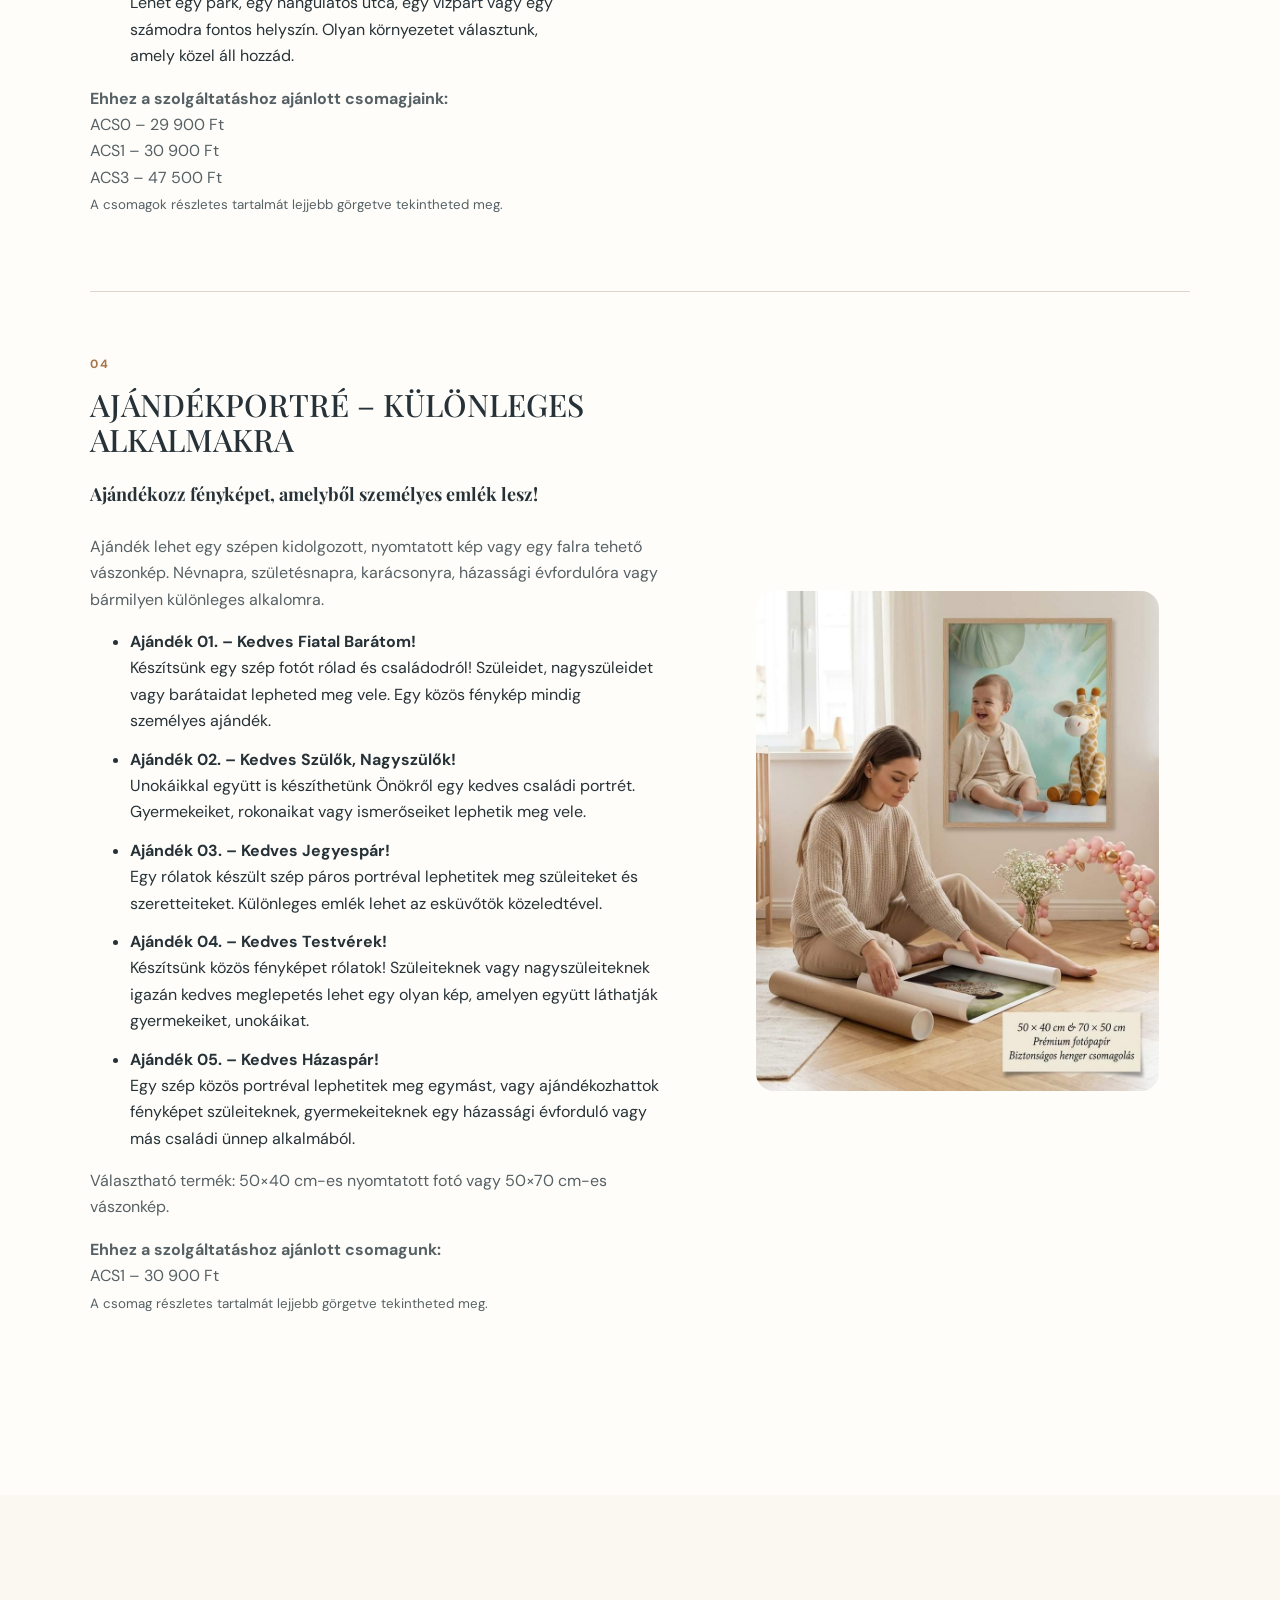
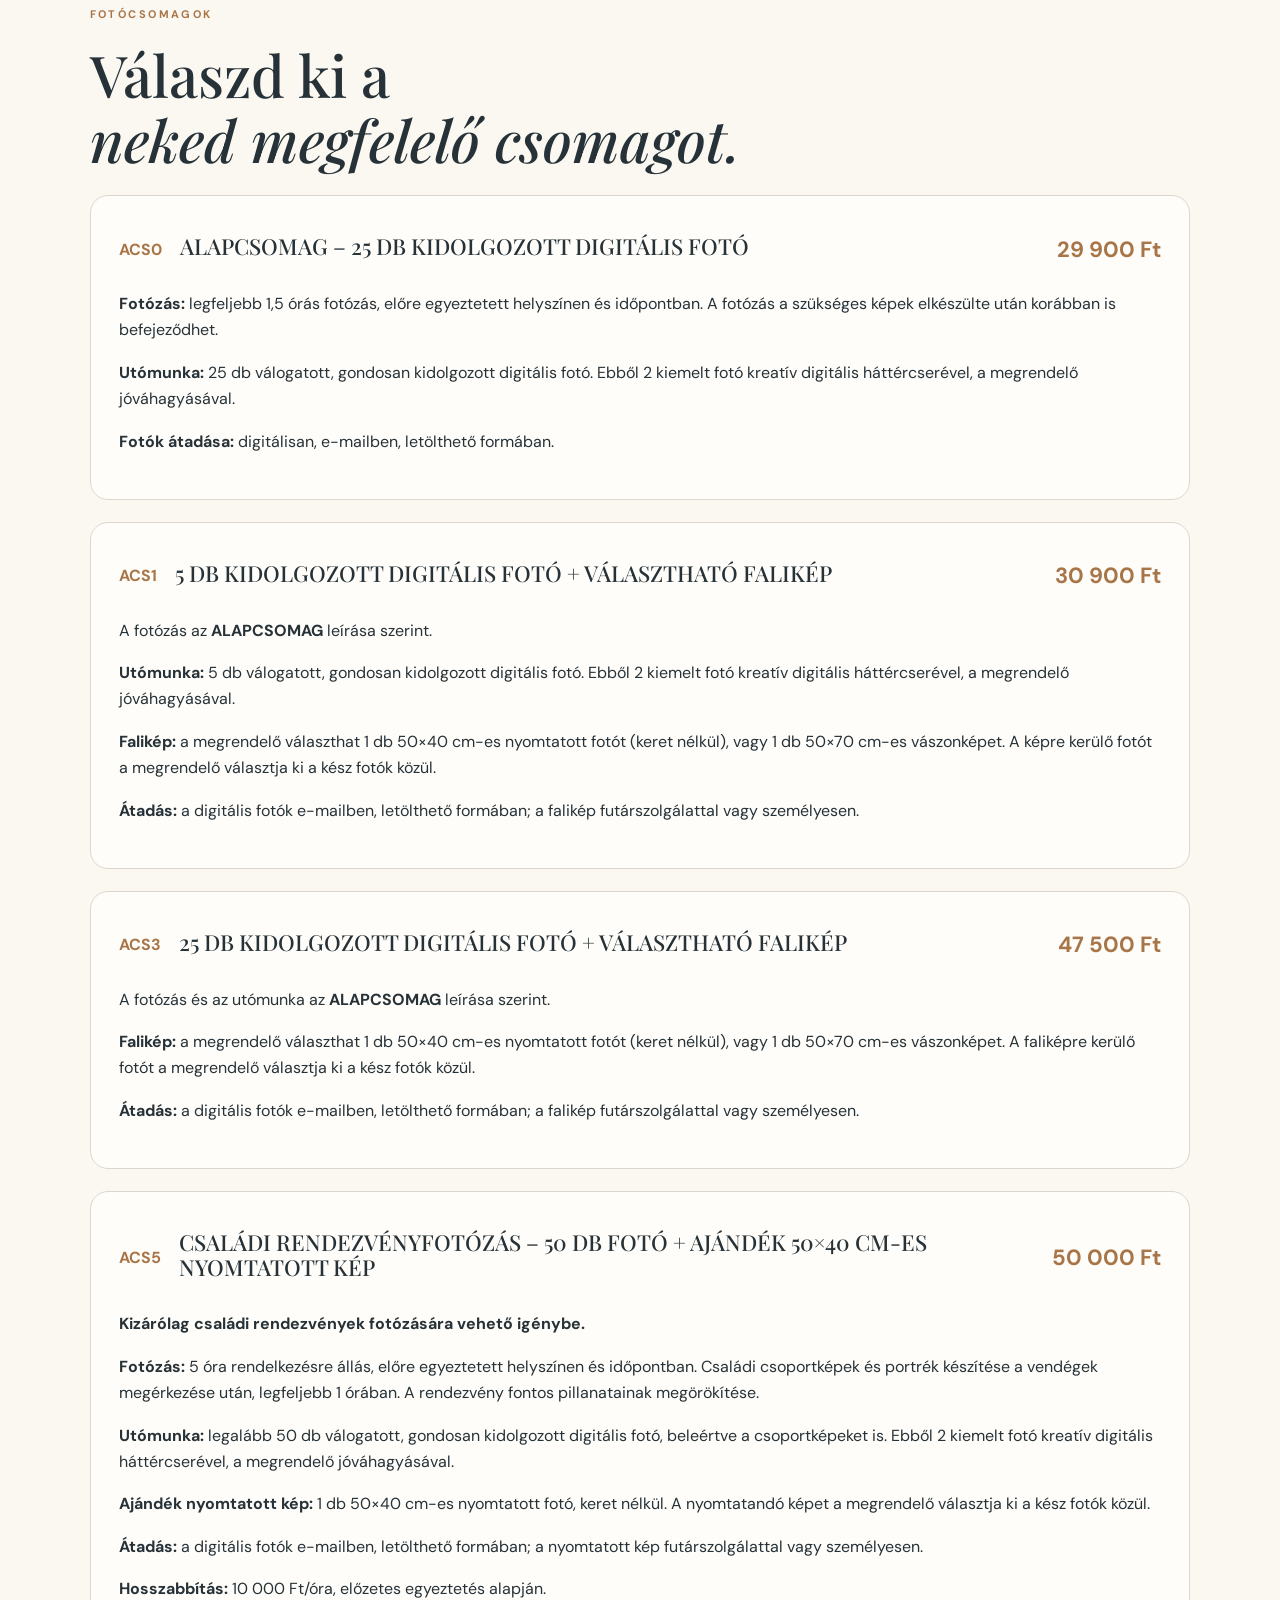
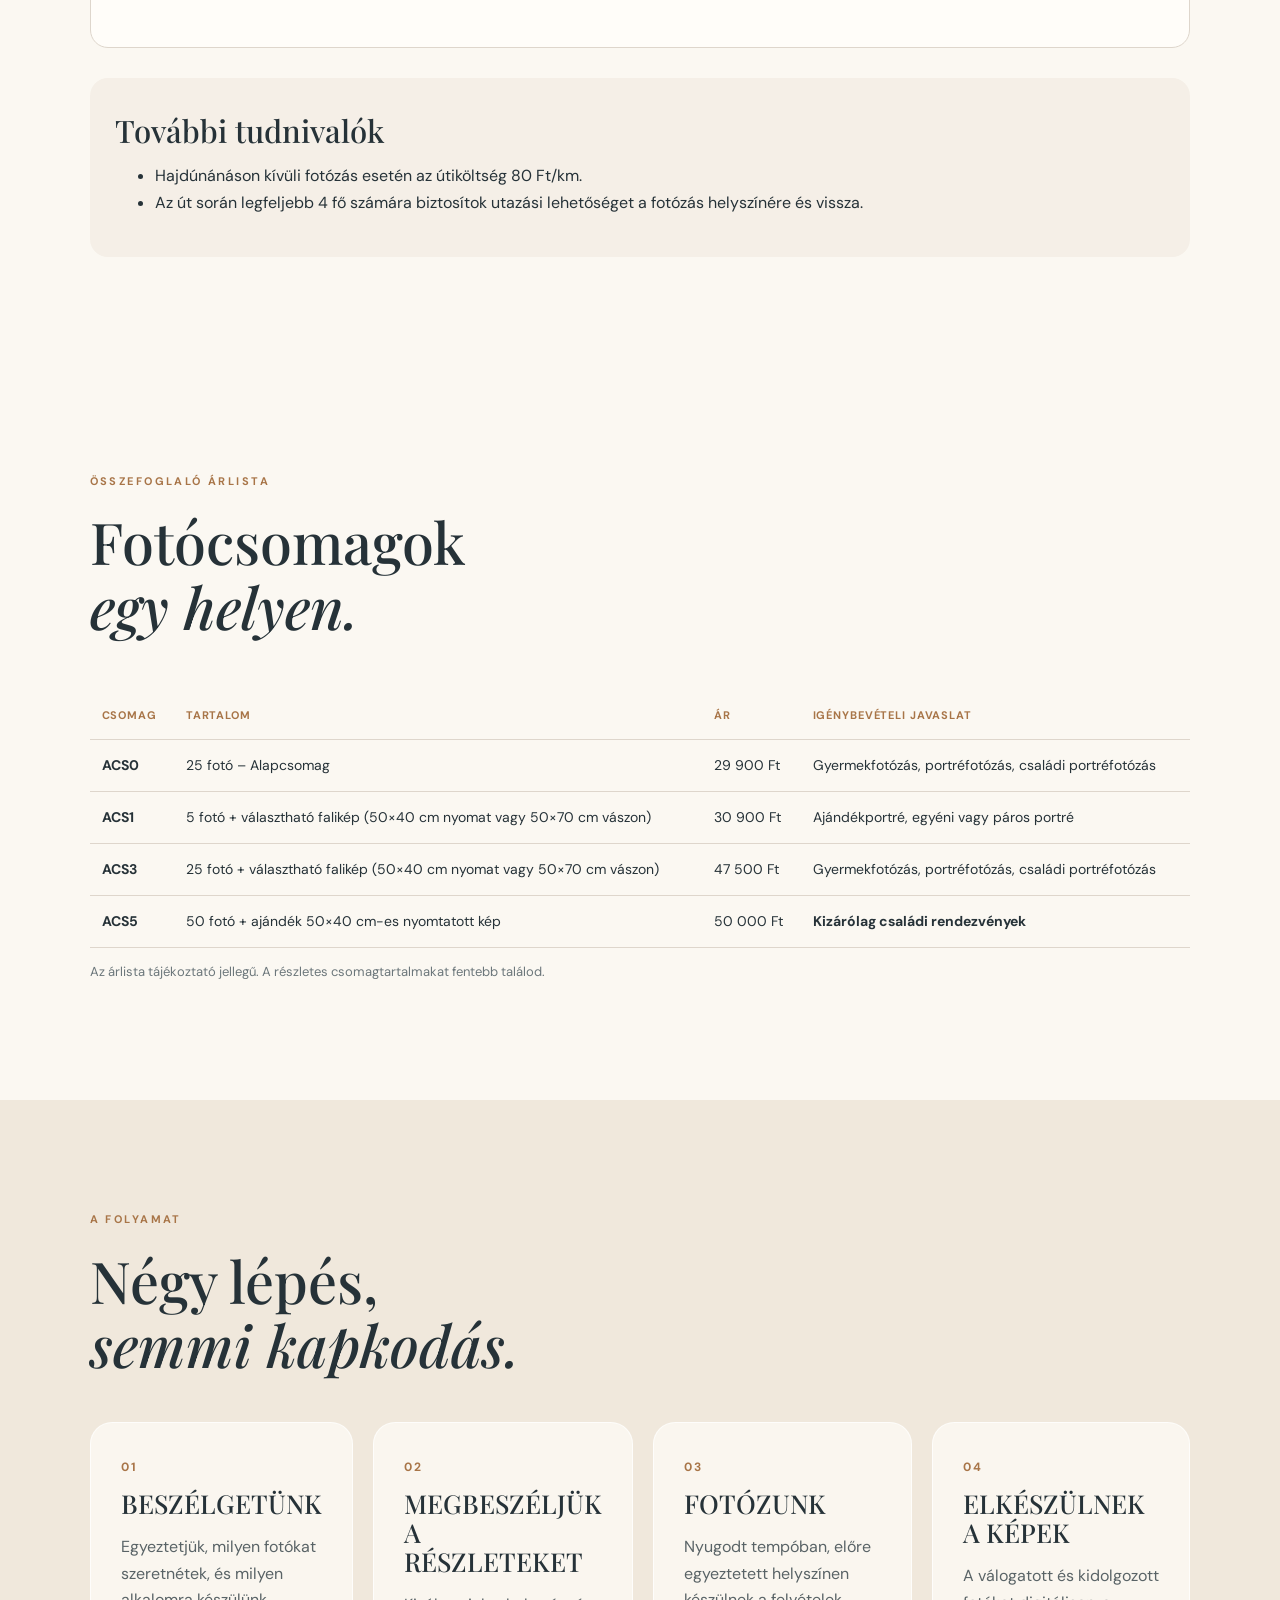
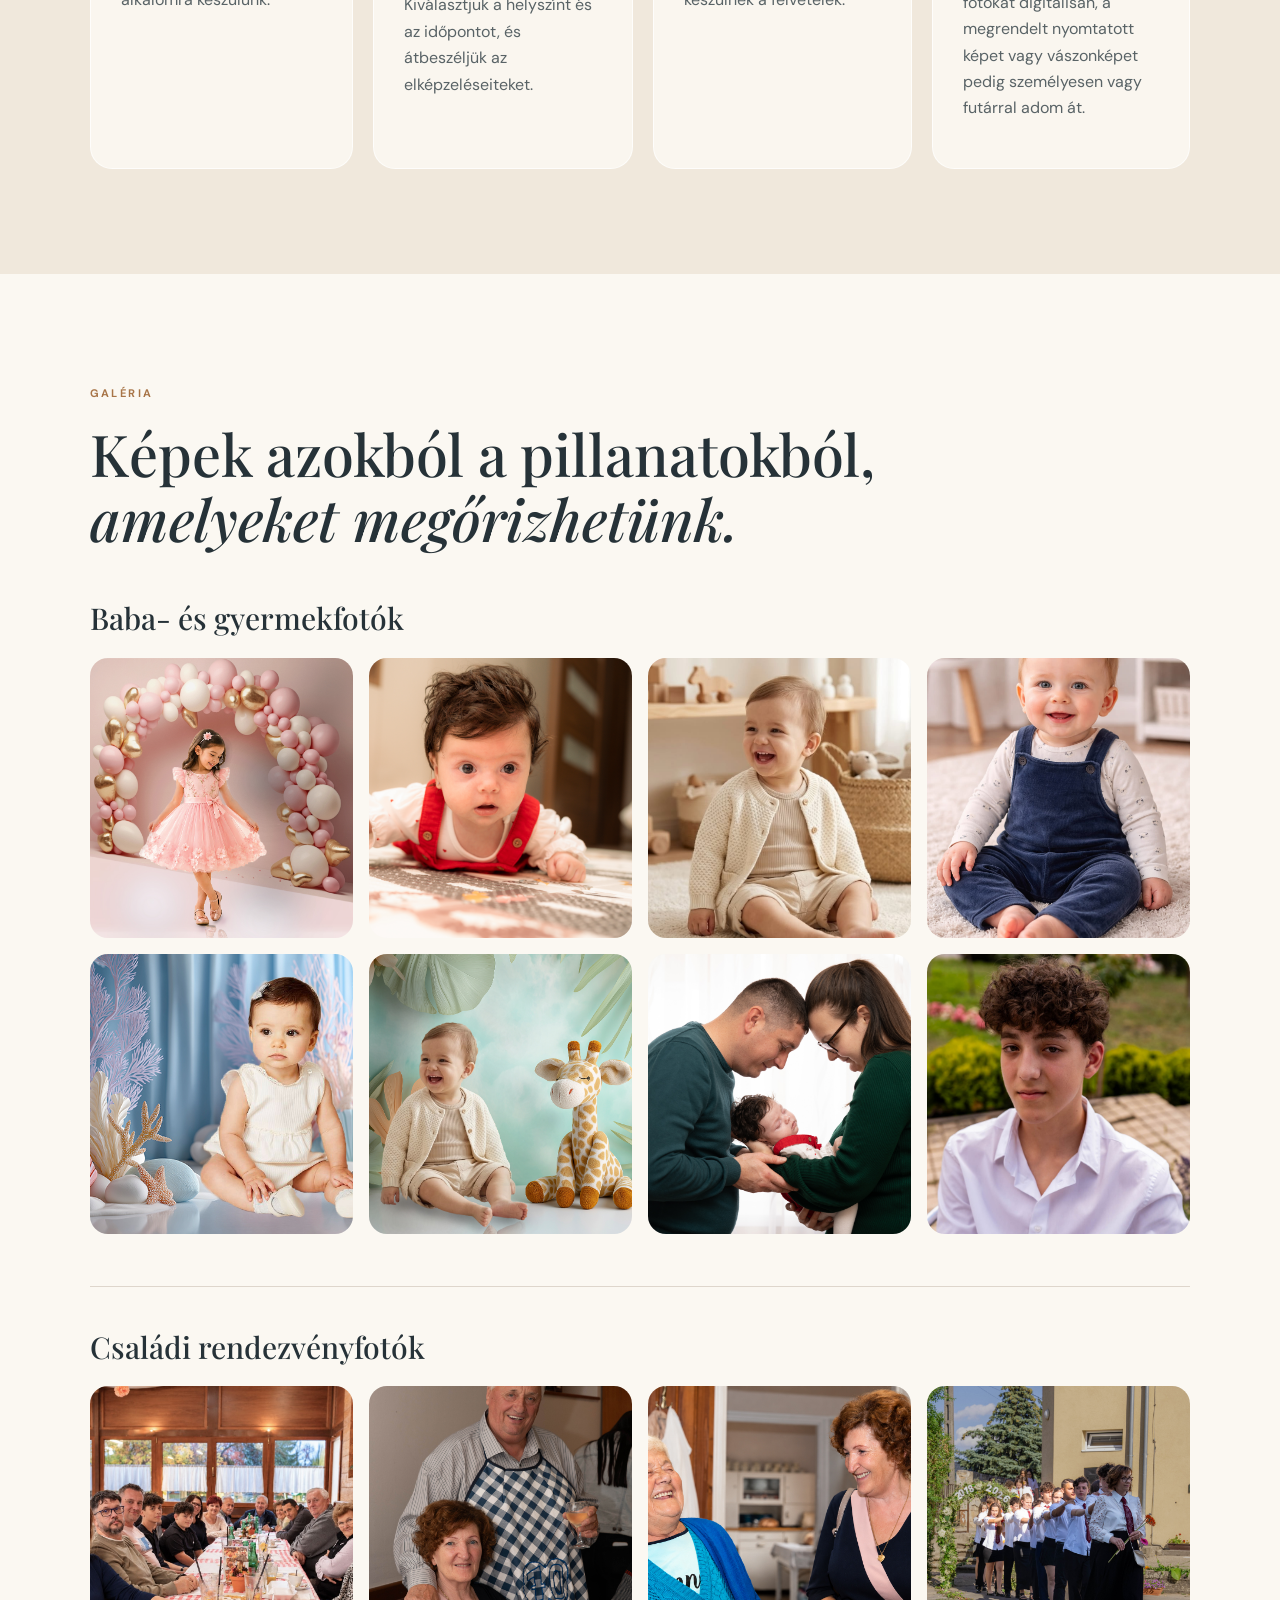
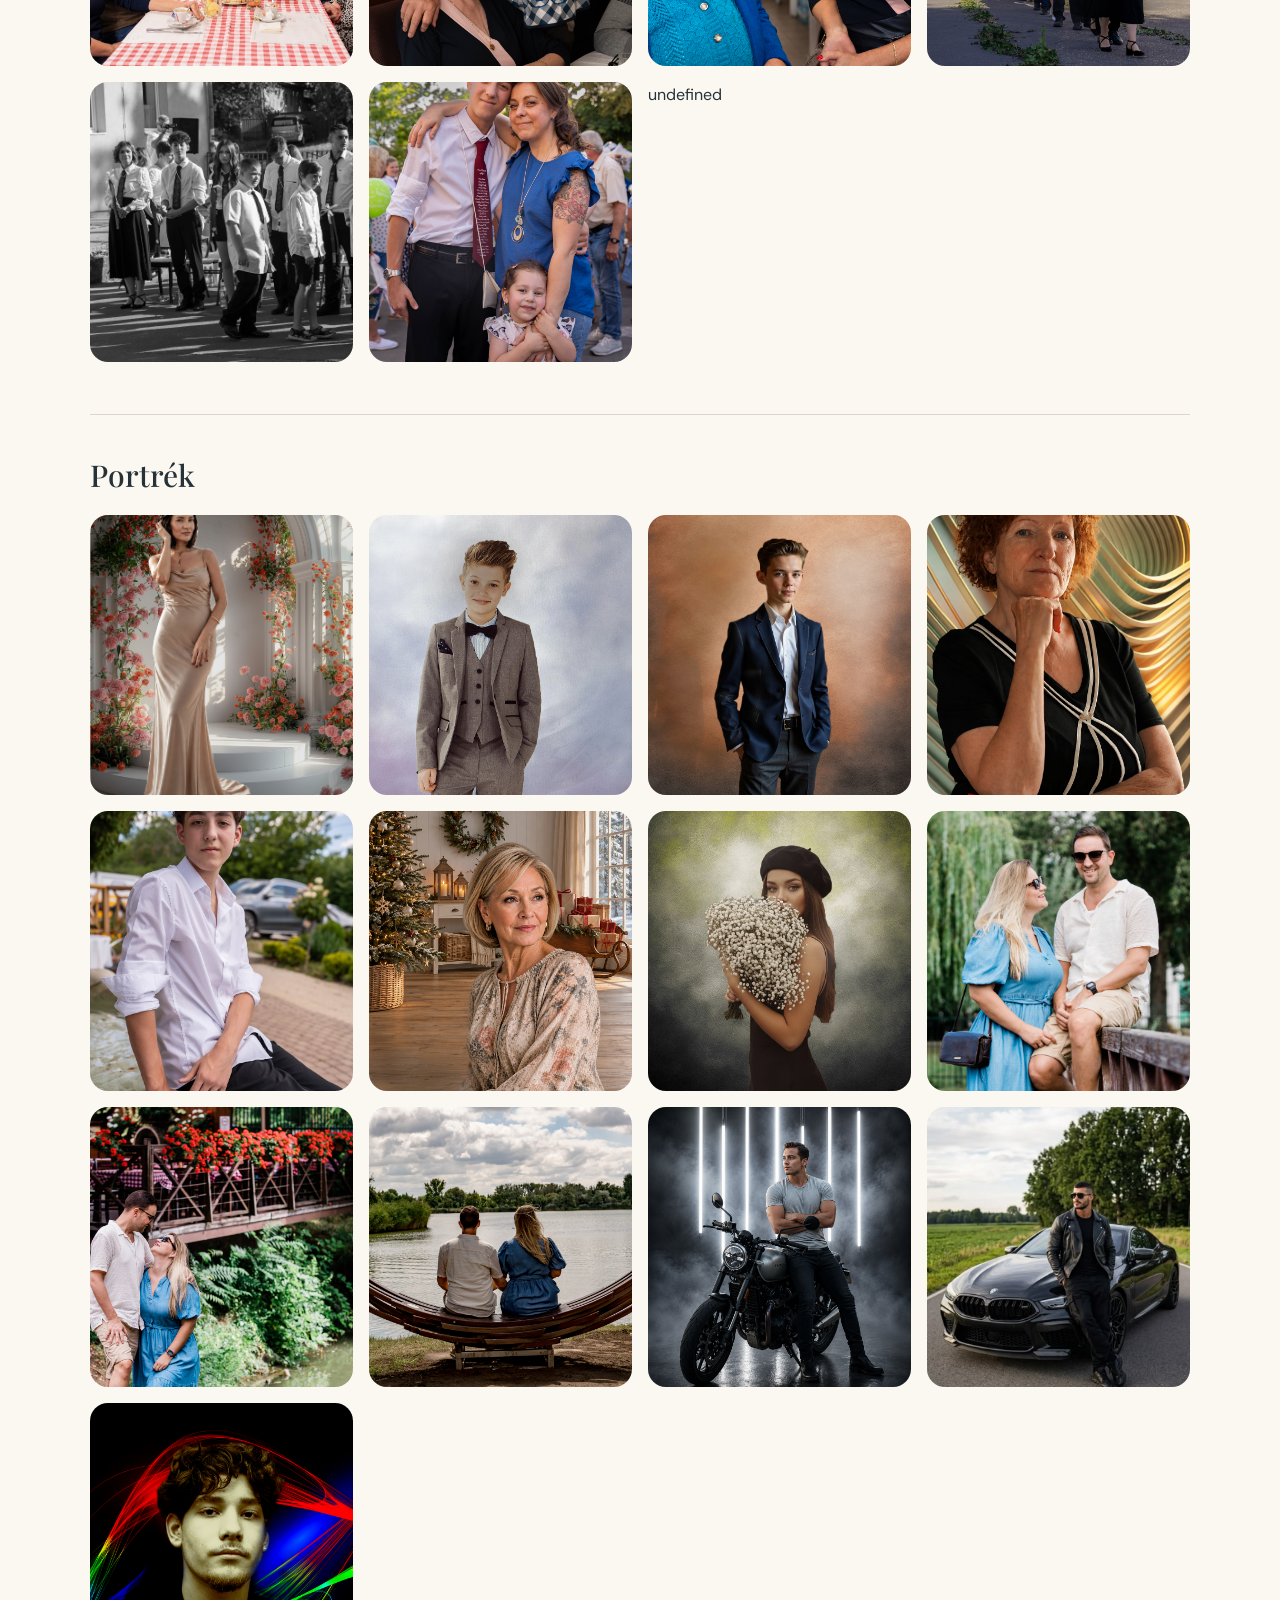
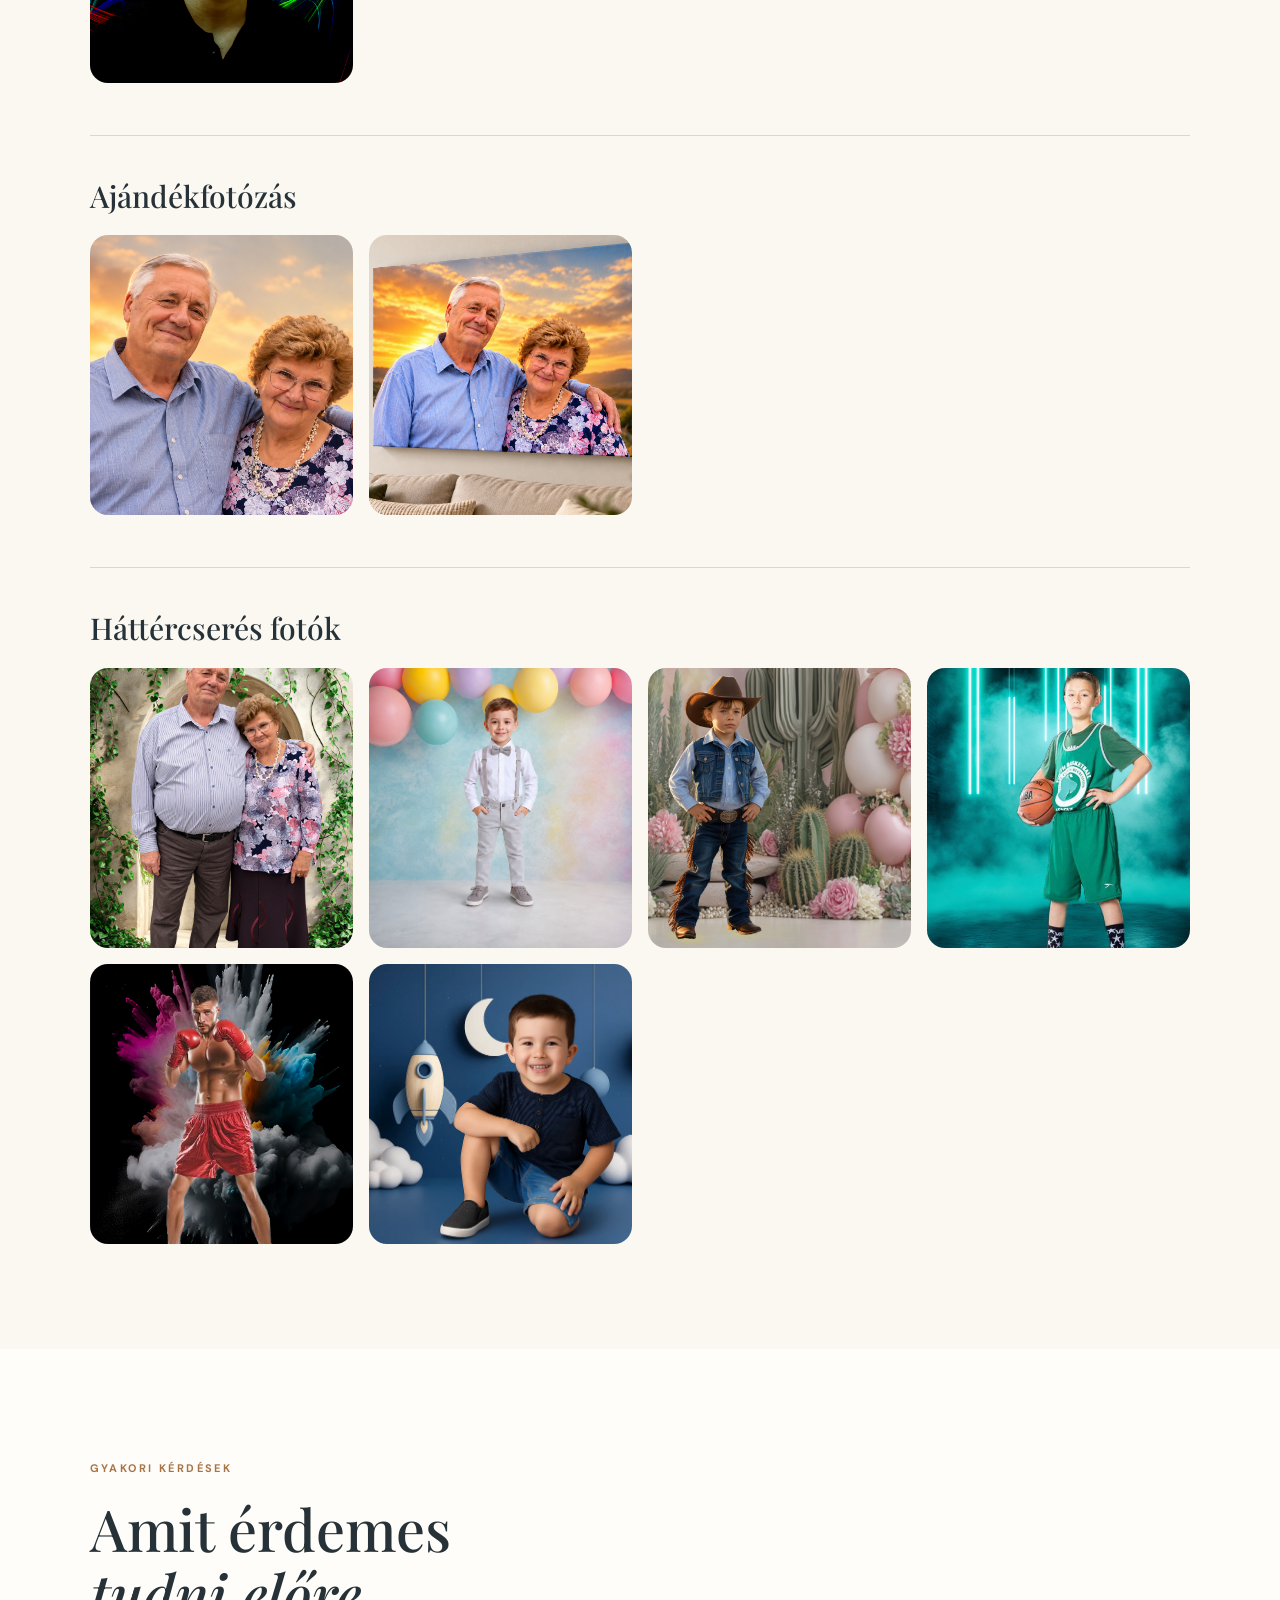
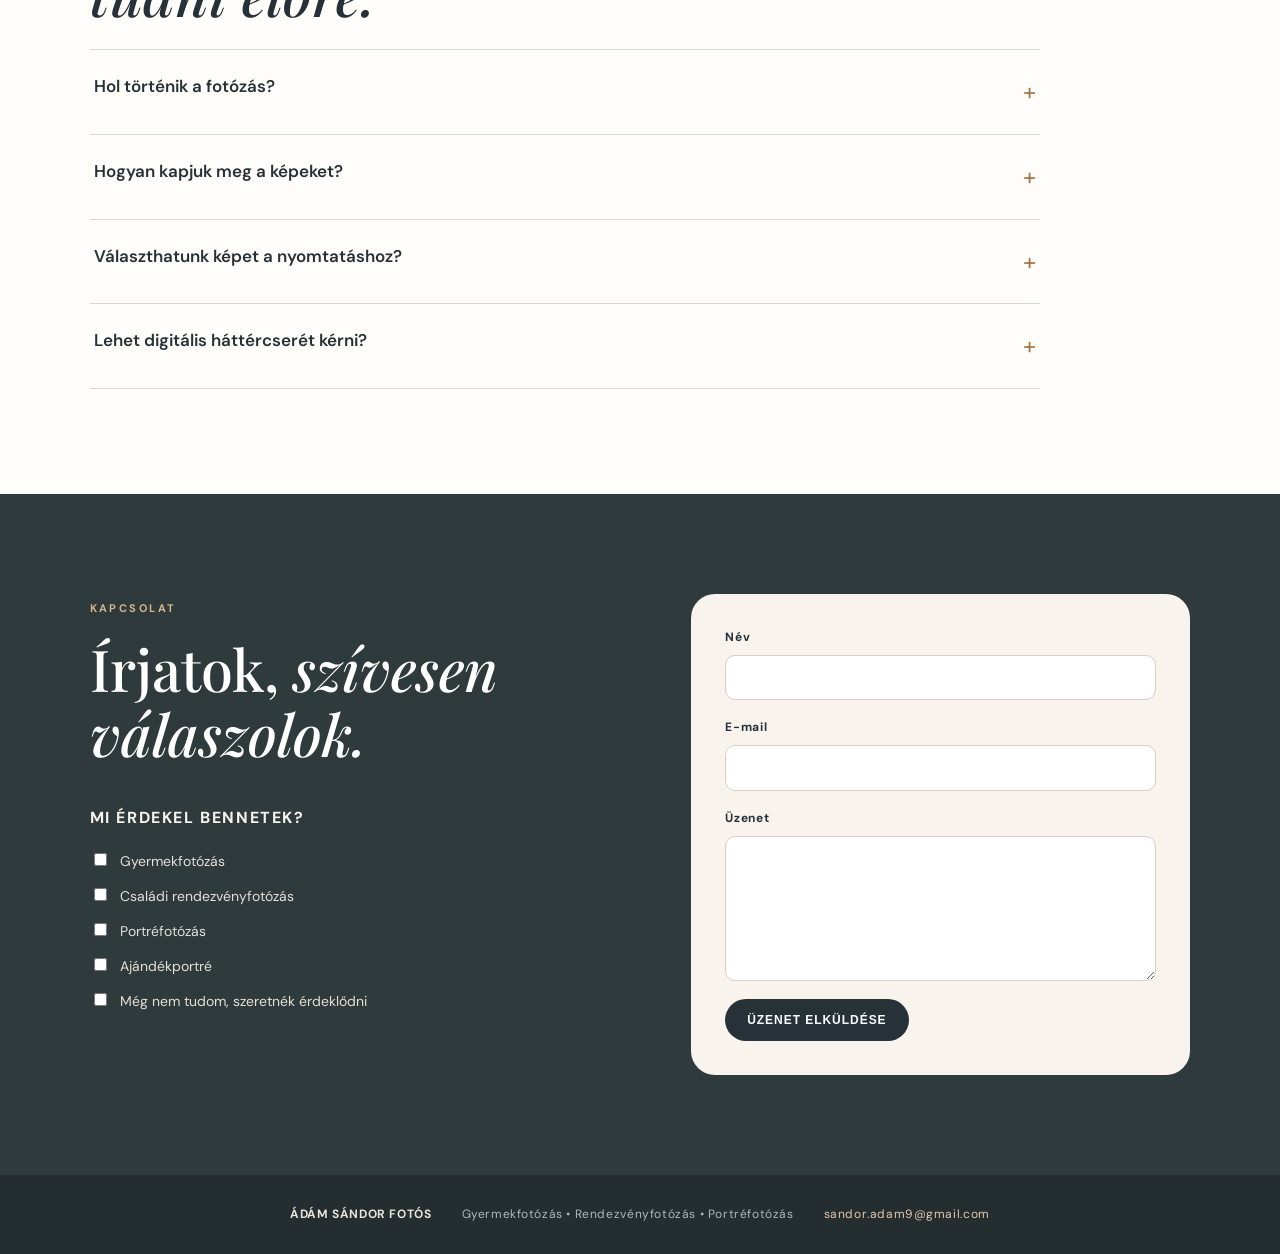
==== commit 7bc0ea32: "Restore child photography package recommendations" ====
--- a/index.html
+++ b/index.html
@@ -24,7 +24,7 @@
 <article class="service service-with-image"><div class="service-copy"><span class="number">01</span><h3>GYERMEKFOTÓZÁS – IGÉNY SZERINT DIGITÁLIS HÁTTÉRCSERÉVEL</h3><h4>A gyermekkor elmúlik. A pillanatok megmaradnak.</h4>
 <p>A gyermekfotózásban különösen ezt keresem: a természetes mosolyt, a játék közbeni pillanatokat, azt az arcot, amit a gyermek akkor mutat, amikor megfeledkezik a fényképezőgépről.</p>
 <p>Ha különlegesebb képet szeretnétek, a kiválasztott fotókhoz egyedi digitális hátteret is készíthetek, így a gyermek kedvenc témája vagy egy elképzelt világ is megjelenhet a képen.</p>
-<p>Őrizzük meg együtt azokat a pillanatokat, amelyeket évekkel később is jó lesz újra látni.</p><p>Kedvenc fotódból 50×40 cm-es nyomtatott képet vagy 50×70 cm-es vászonképet is választhatsz.</p></div><div class="service-main"><img src="images/gyermekfotozas.png" alt="Gyermekfotózás"></div></article>
+<p>Őrizzük meg együtt azokat a pillanatokat, amelyeket évekkel később is jó lesz újra látni.</p><p>Kedvenc fotódból 50×40 cm-es nyomtatott képet vagy 50×70 cm-es vászonképet is választhatsz.</p><p class="service-note"><b>Ehhez a szolgáltatáshoz ajánlott csomagjaink:</b><br>ACS0 – 29 900 Ft<br>ACS1 – 30 900 Ft<br>ACS3 – 47 500 Ft<br><small>A csomagok részletes tartalmát lejjebb görgetve tekintheted meg.</small></p></div><div class="service-main"><img src="images/gyermekfotozas.png" alt="Gyermekfotózás"></div></article>
 <article class="service service-with-image"><div class="service-copy"><span class="number">02</span><h3>CSALÁDI RENDEZVÉNYFOTÓZÁS</h3><h4>Együtt ünnepelni jó. Emlékként megőrizni még jobb.</h4>
 <p>Születésnap, névnap, házassági évforduló vagy családi összejövetel. Megörökítem az ünnep fontos pillanatait, a közös örömöt, a találkozásokat és a családi csoportképeket.</p>
 <p>A fotózás kezdési időpontját és időtartamát előre egyeztetjük. Maximális odafigyeléssel dolgozom, hogy minden fontos pillanat megmaradjon.</p>
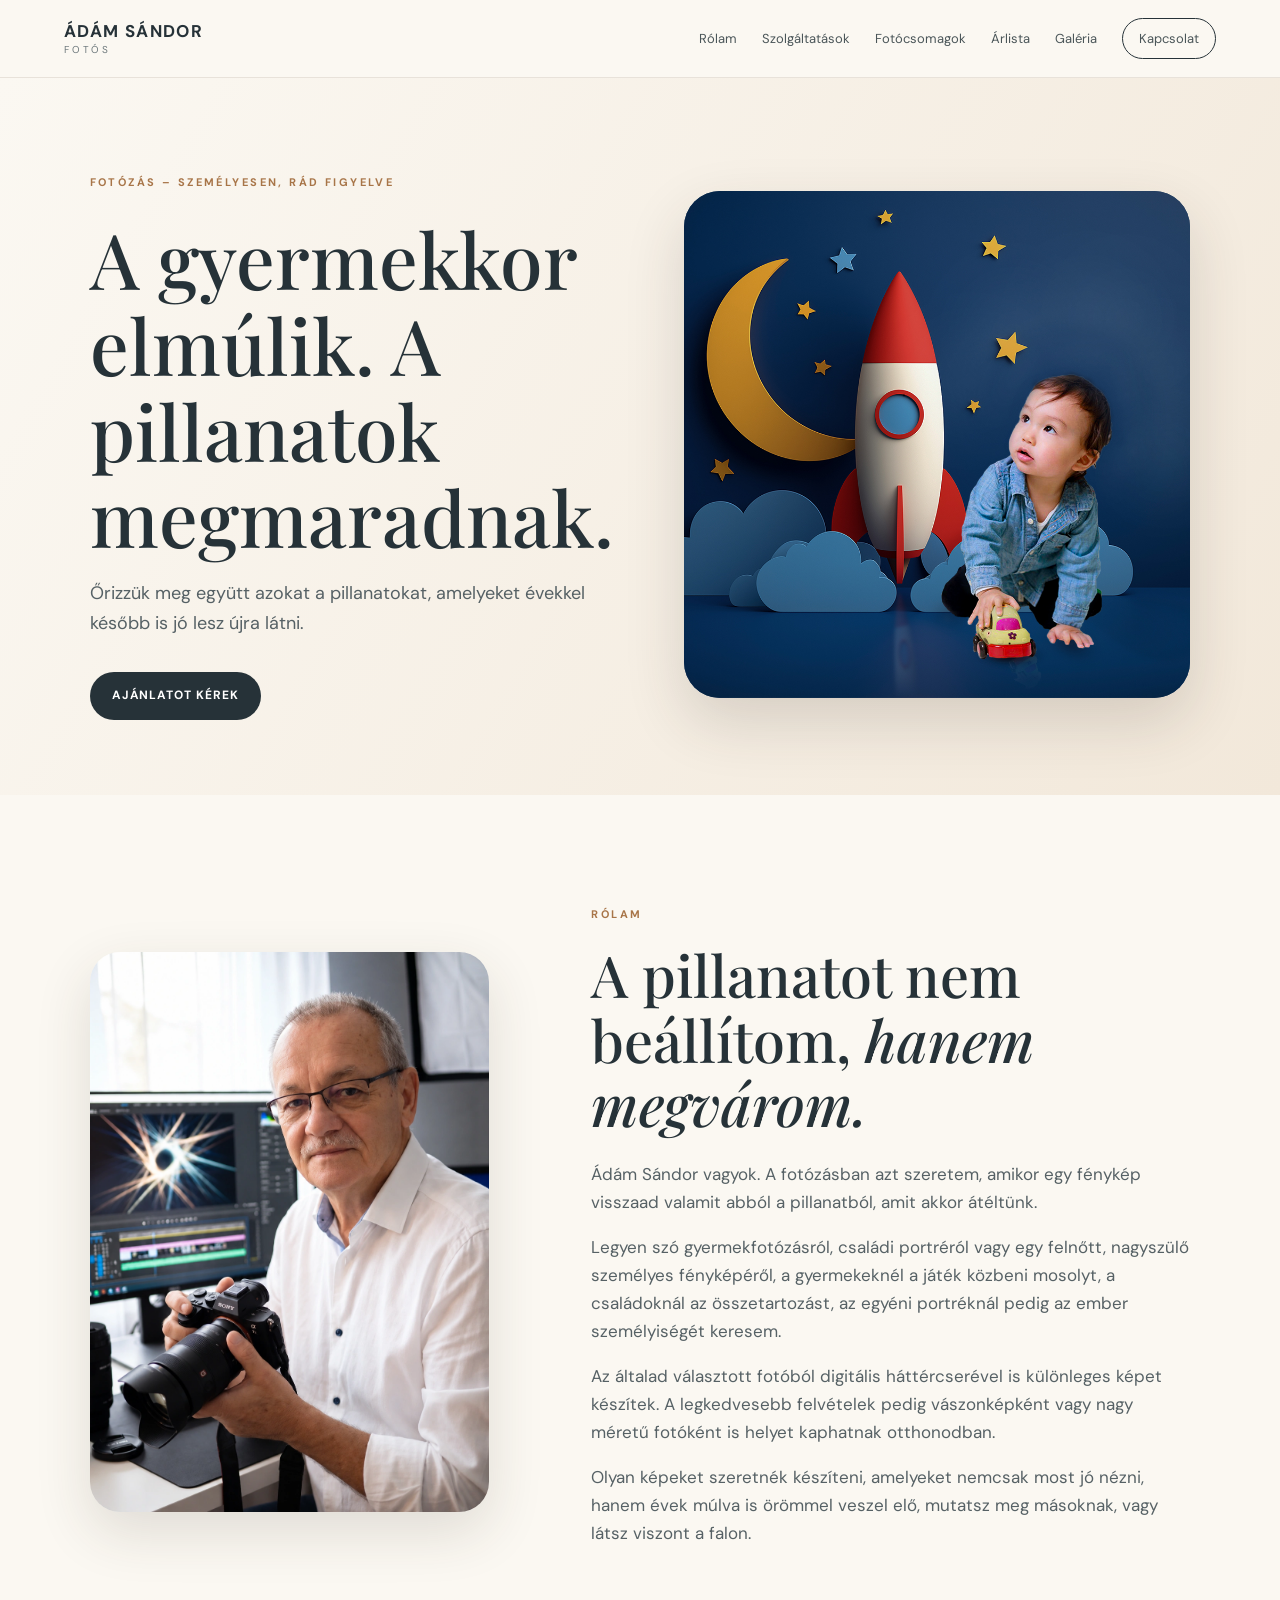
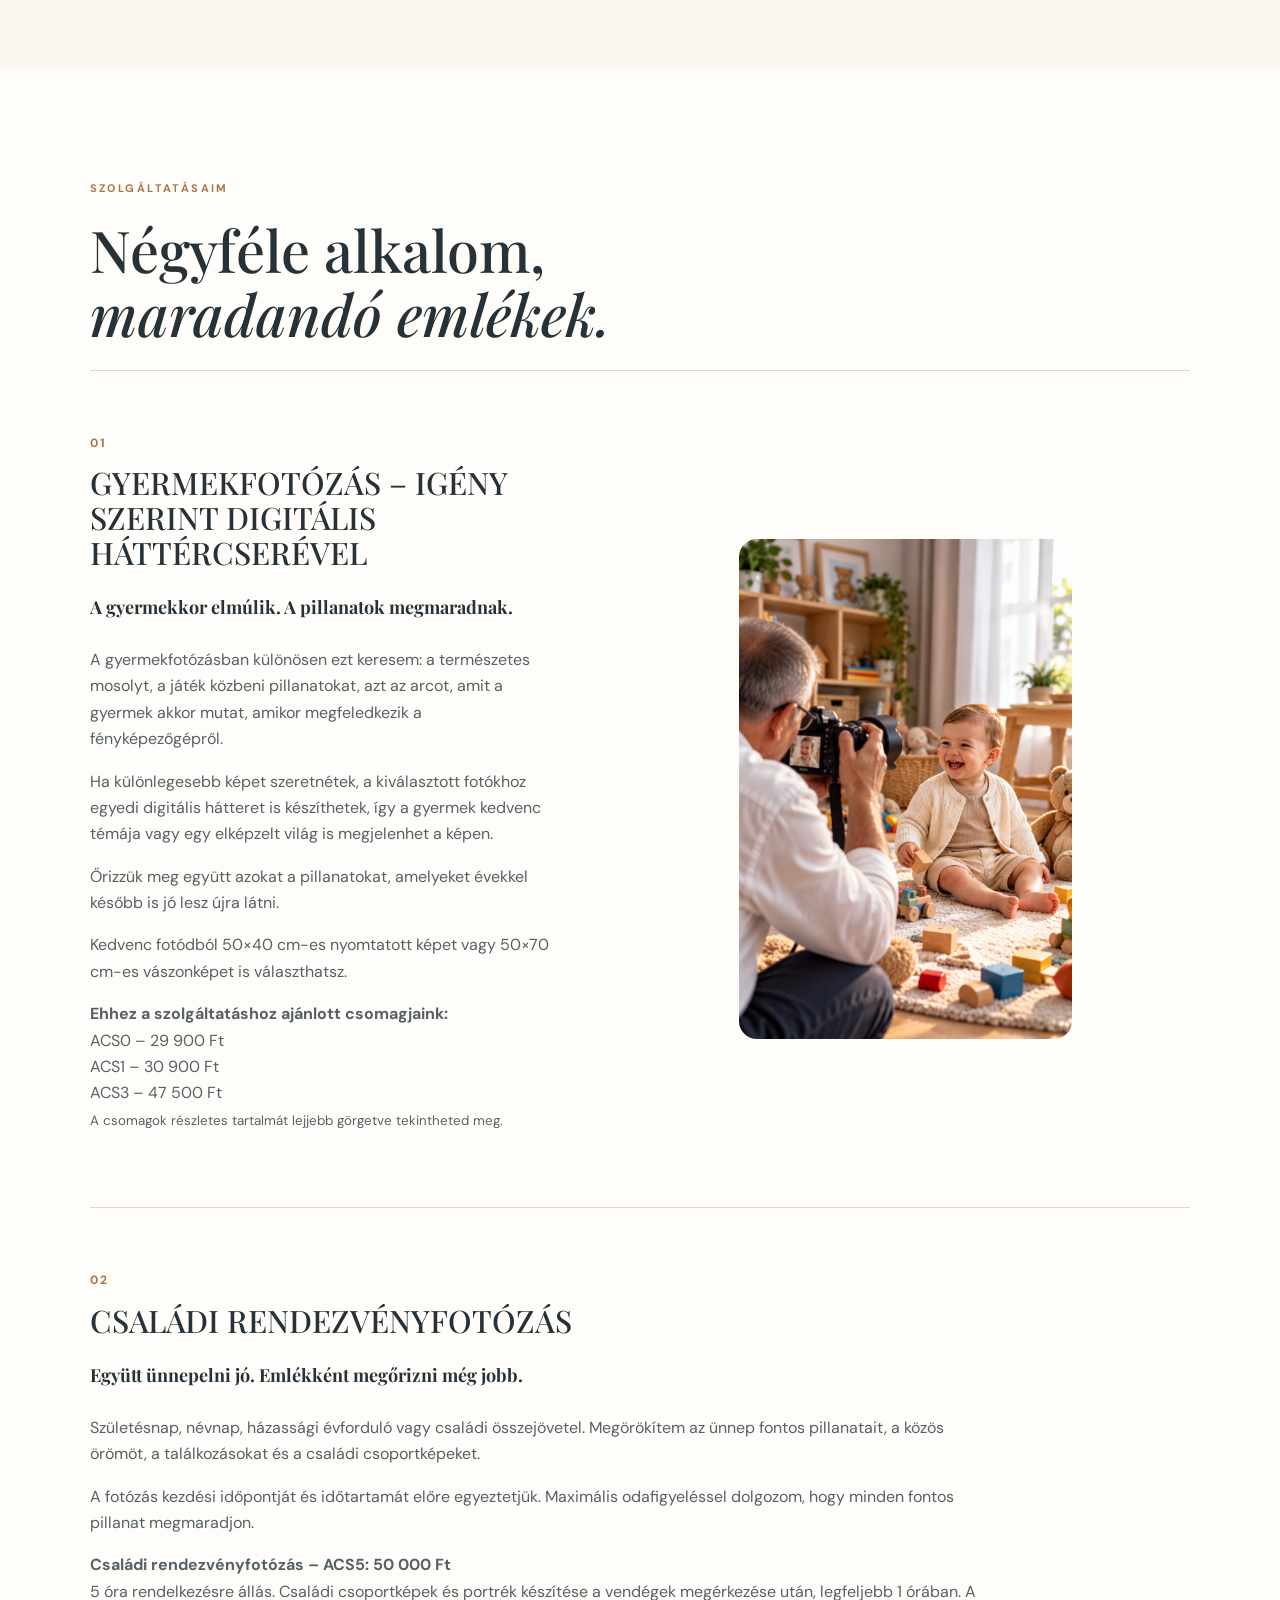
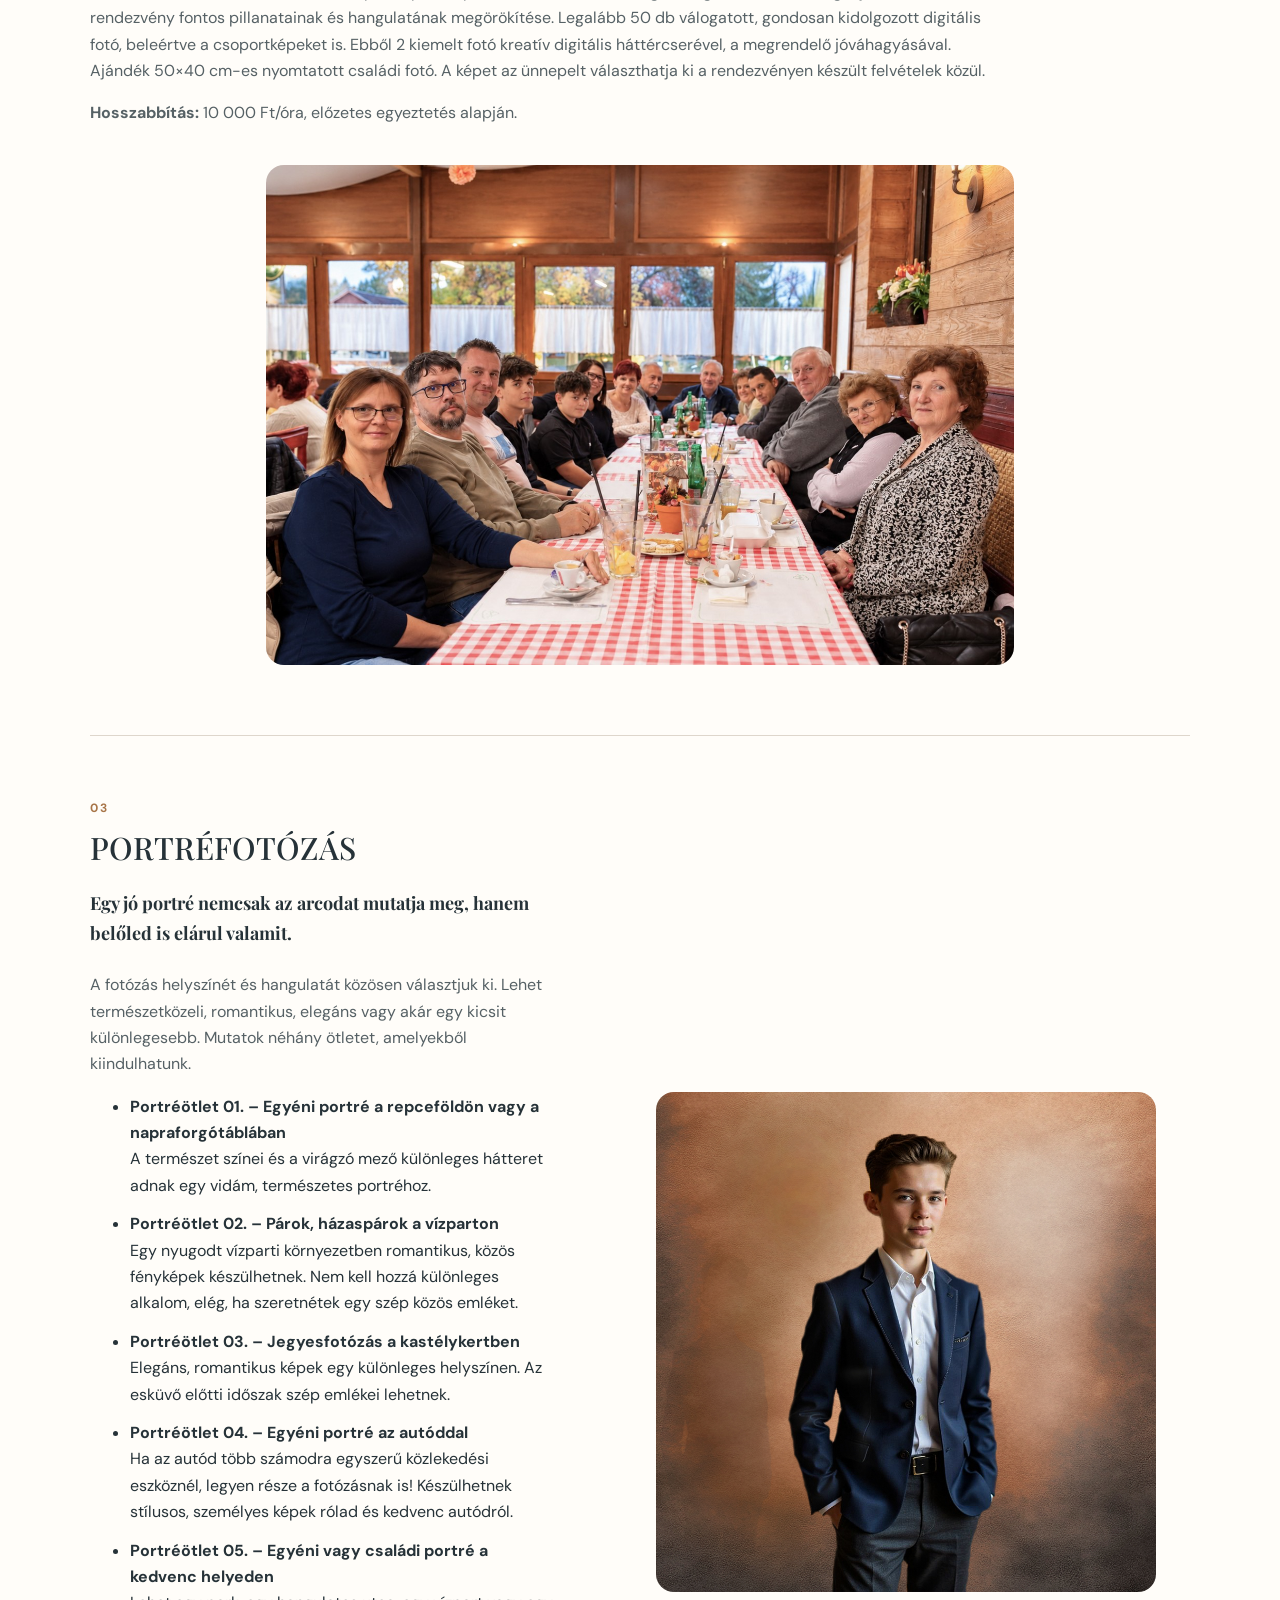
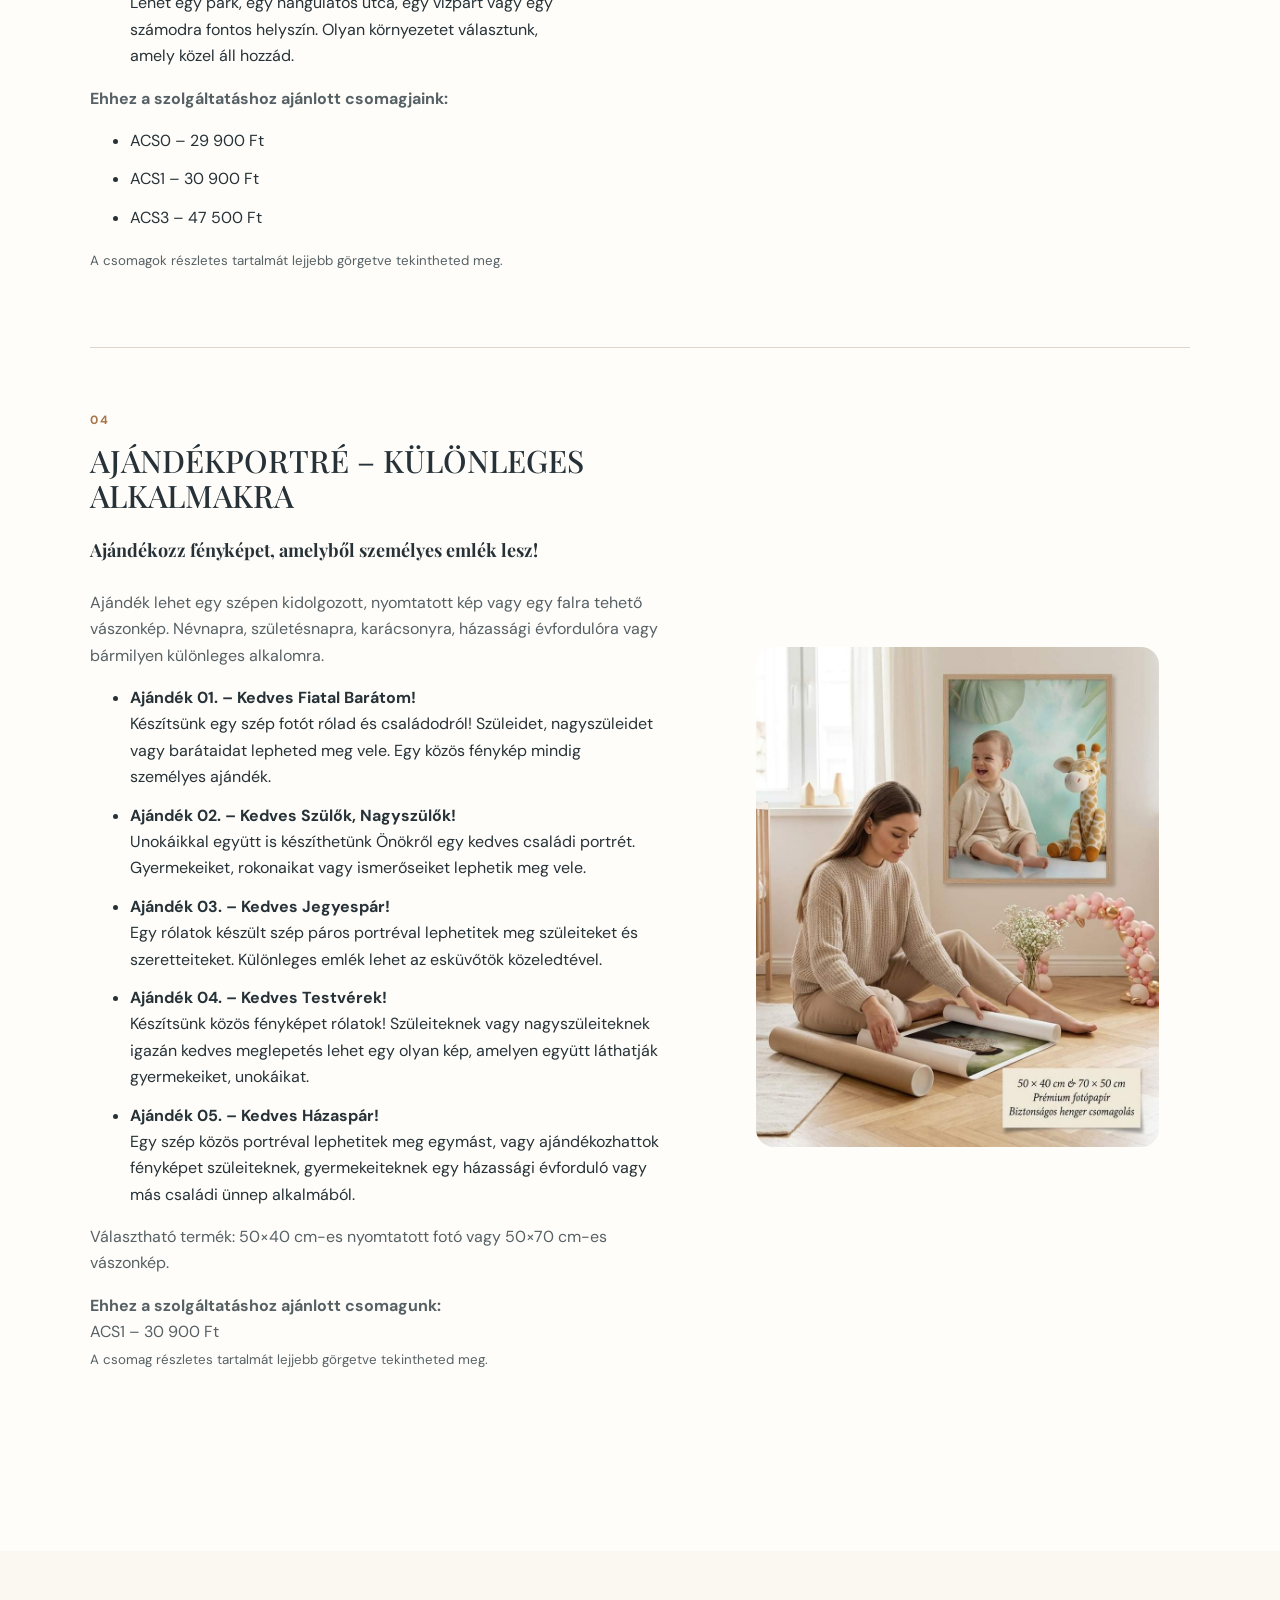
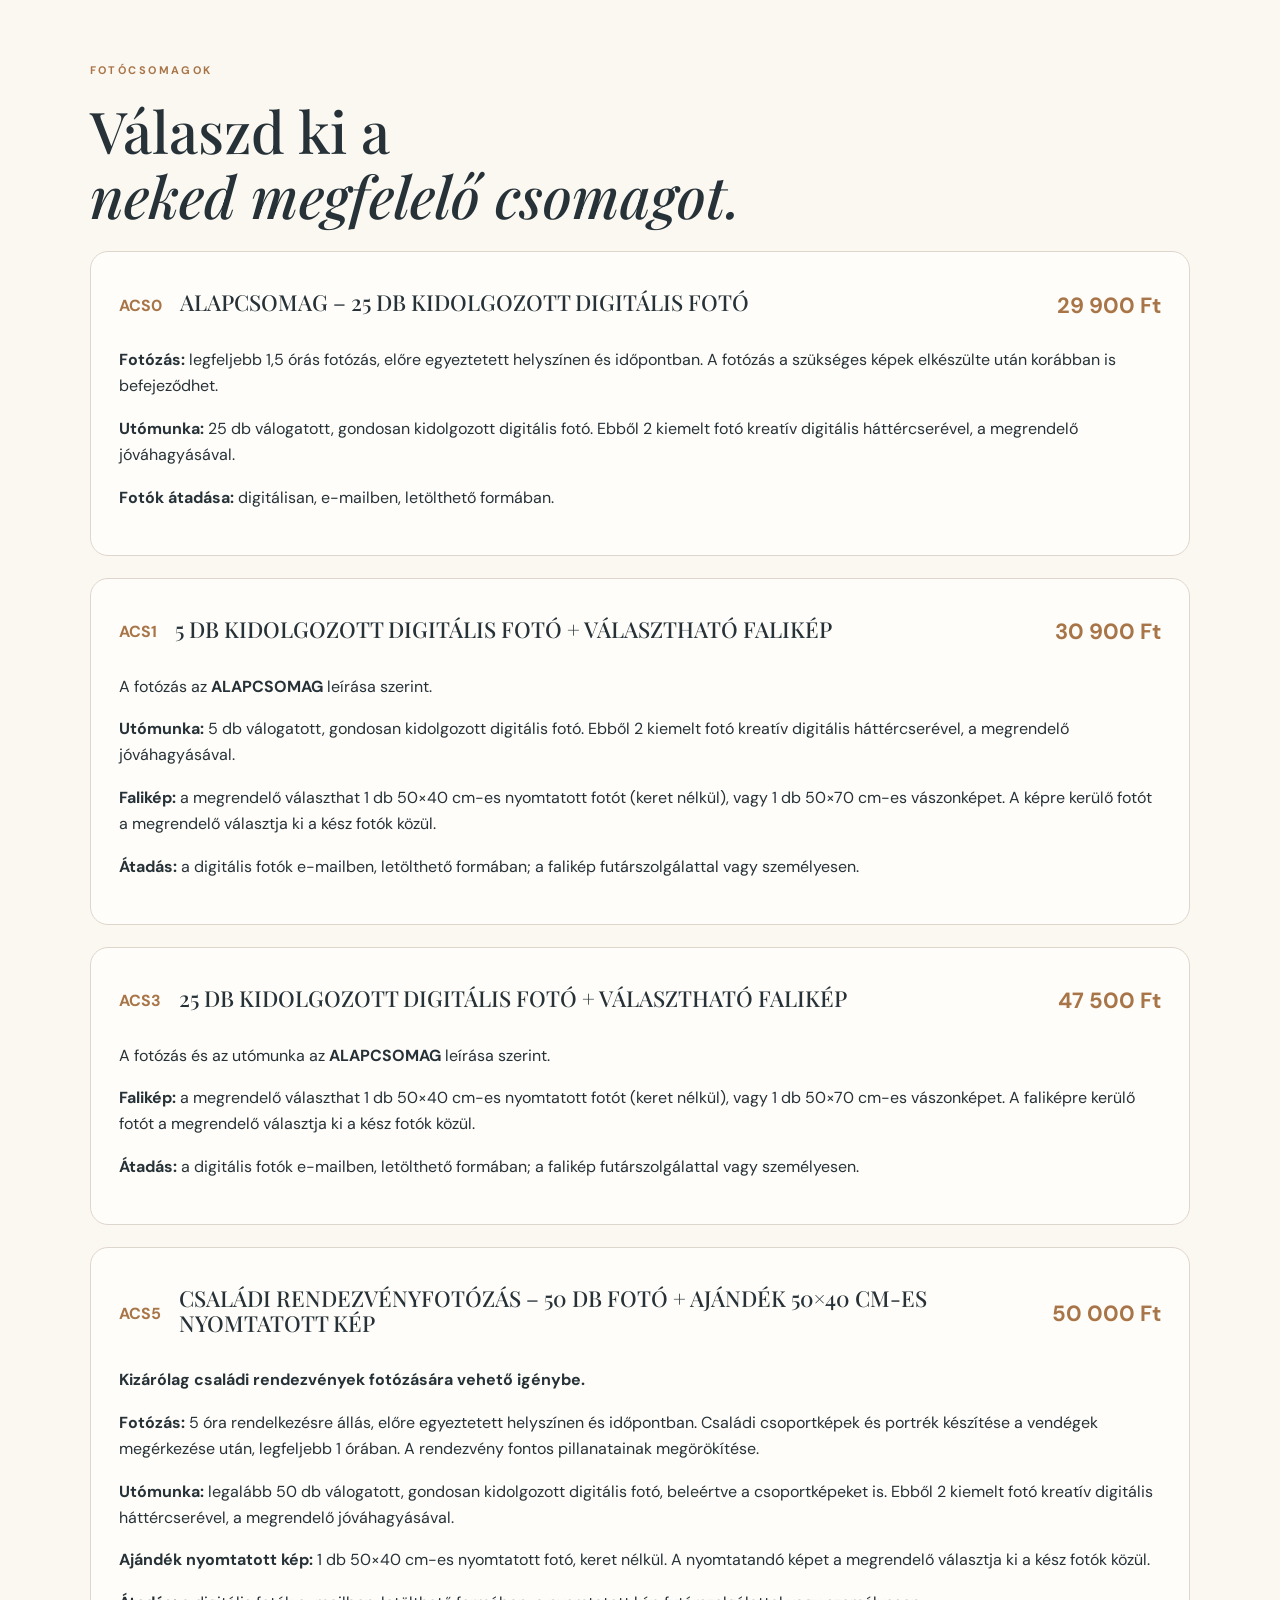
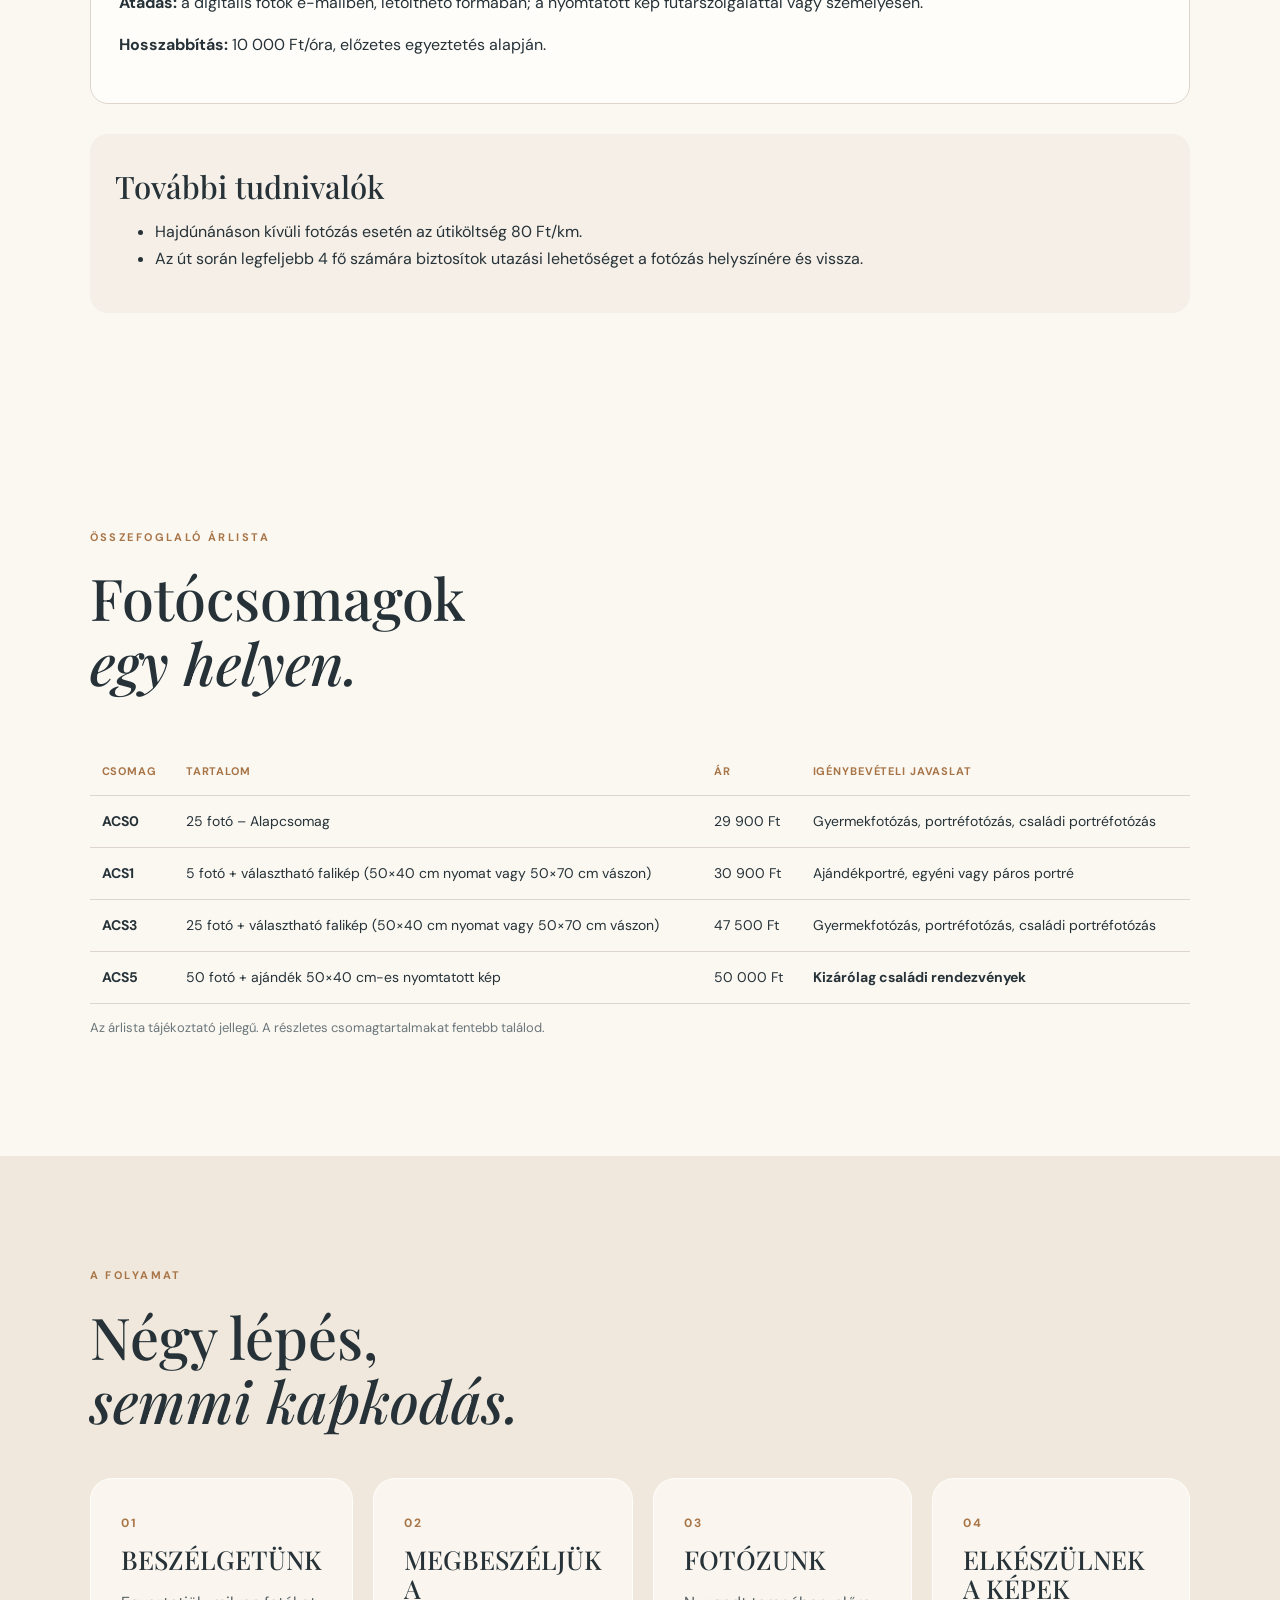
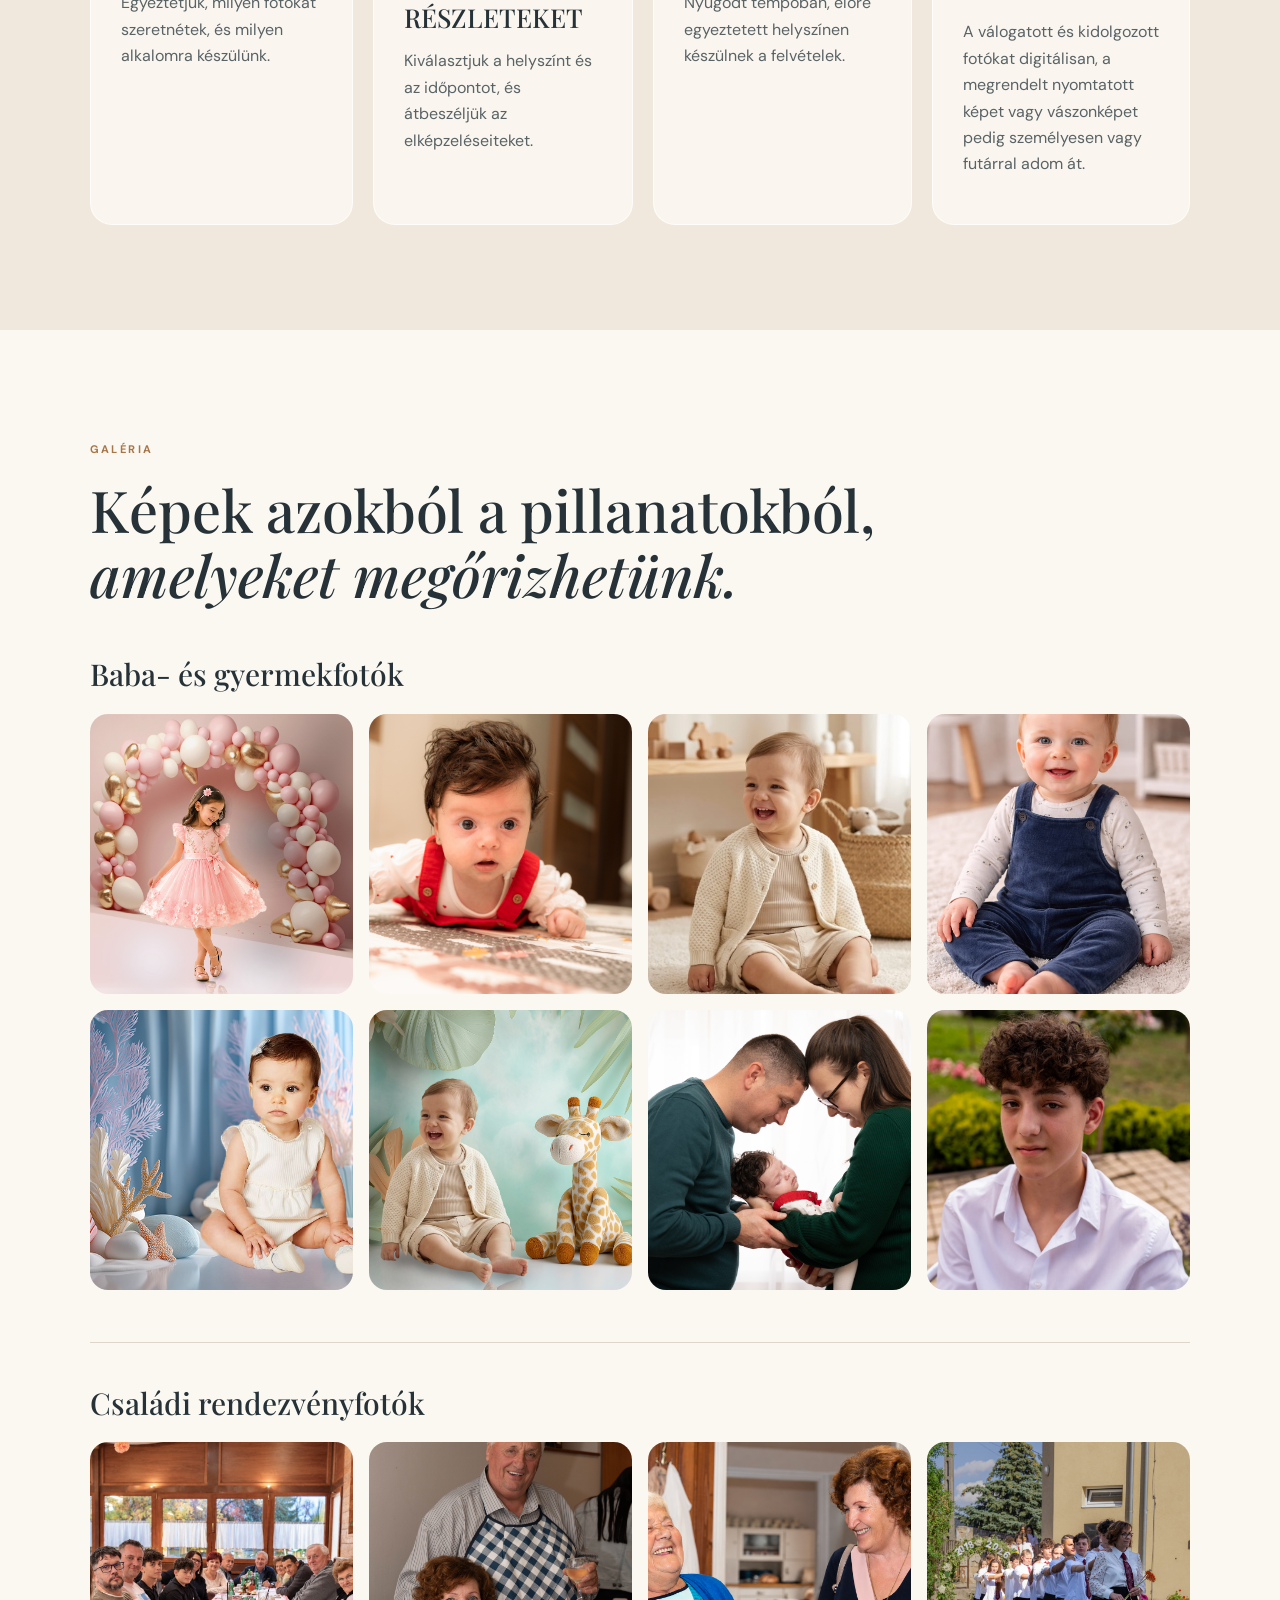
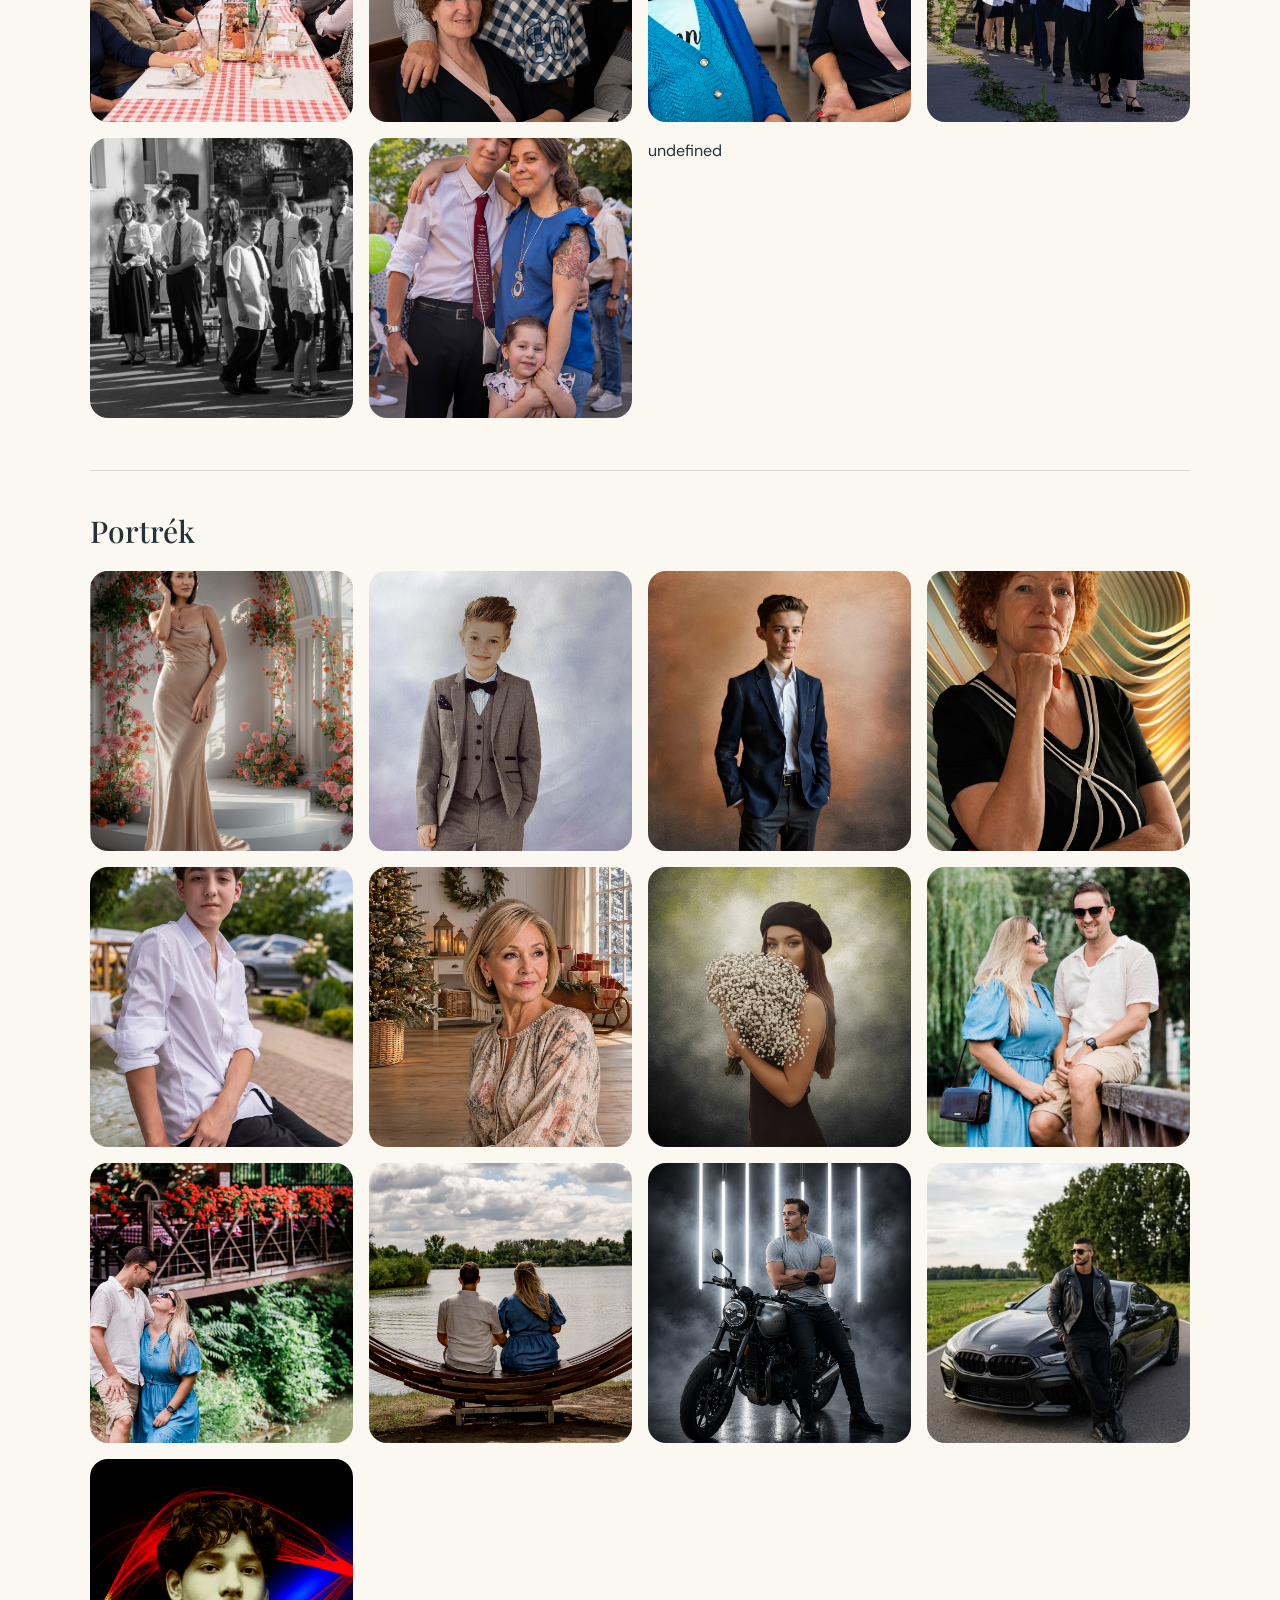
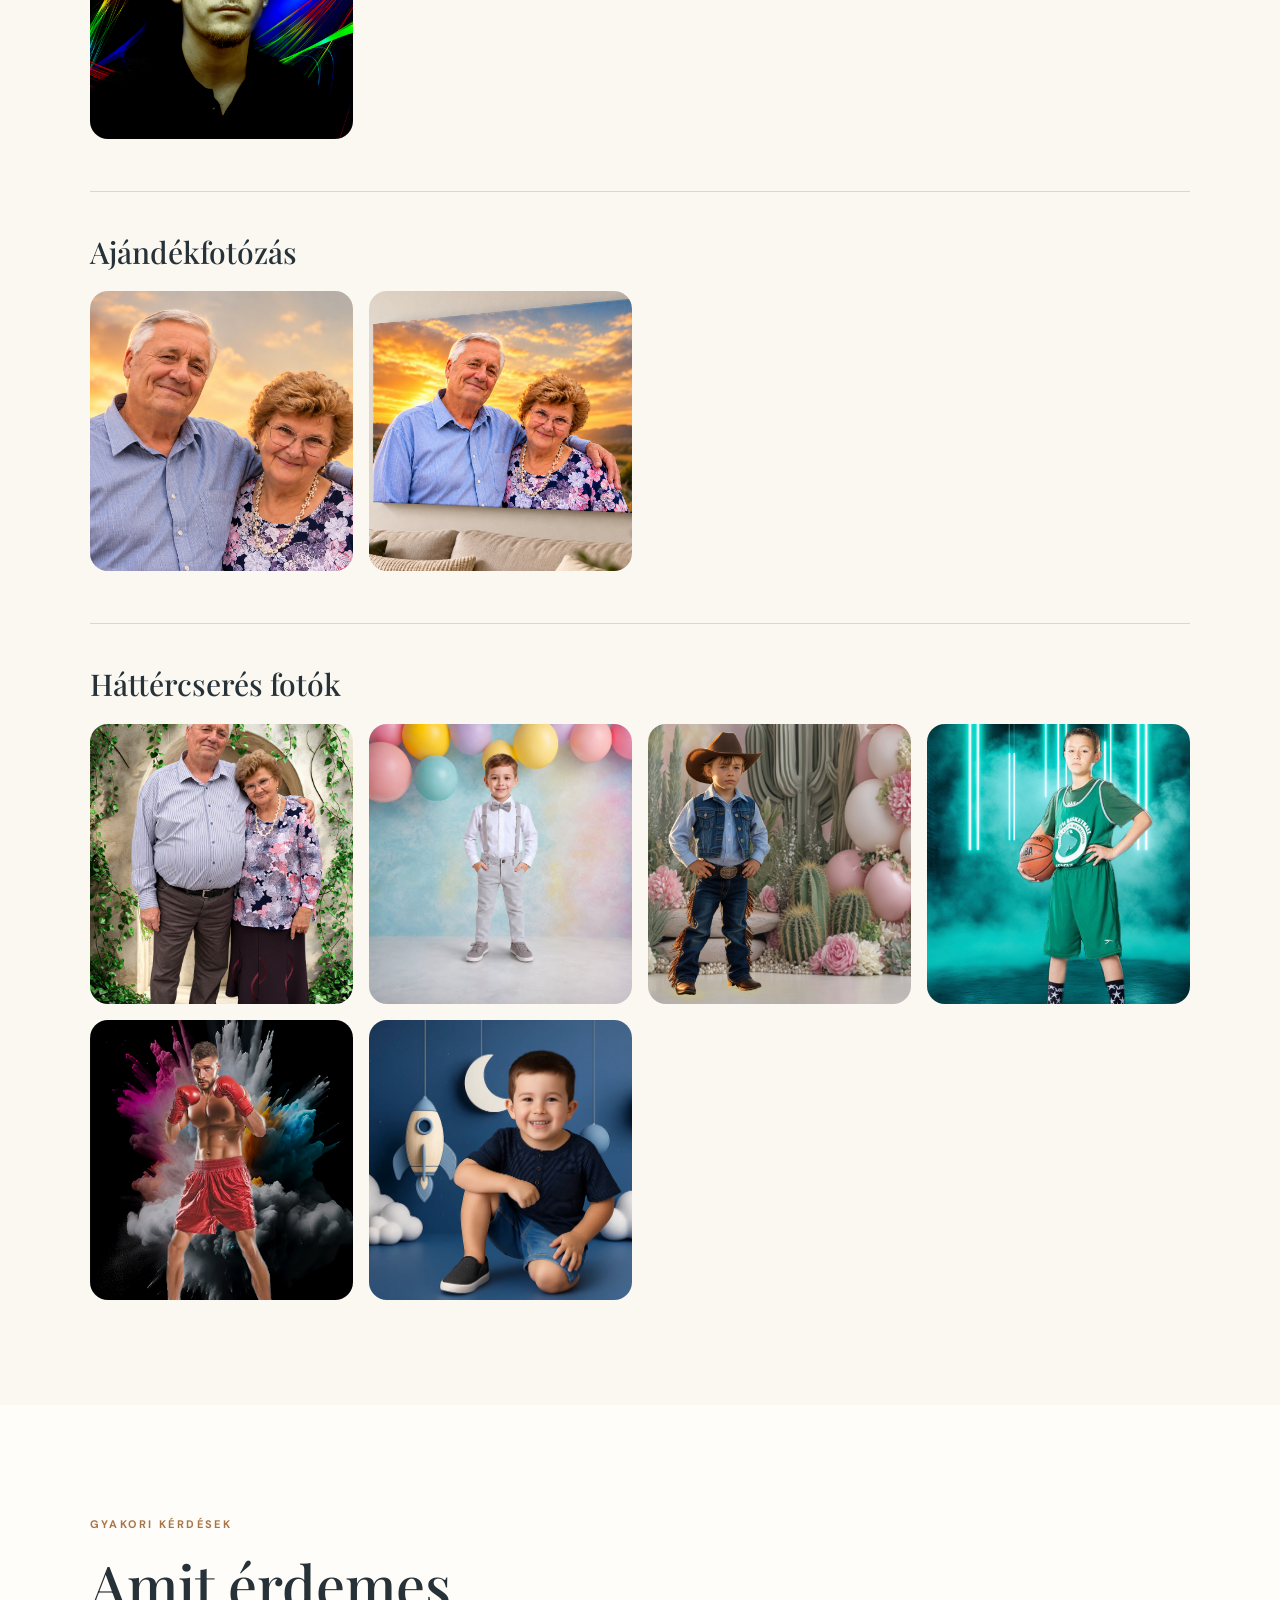
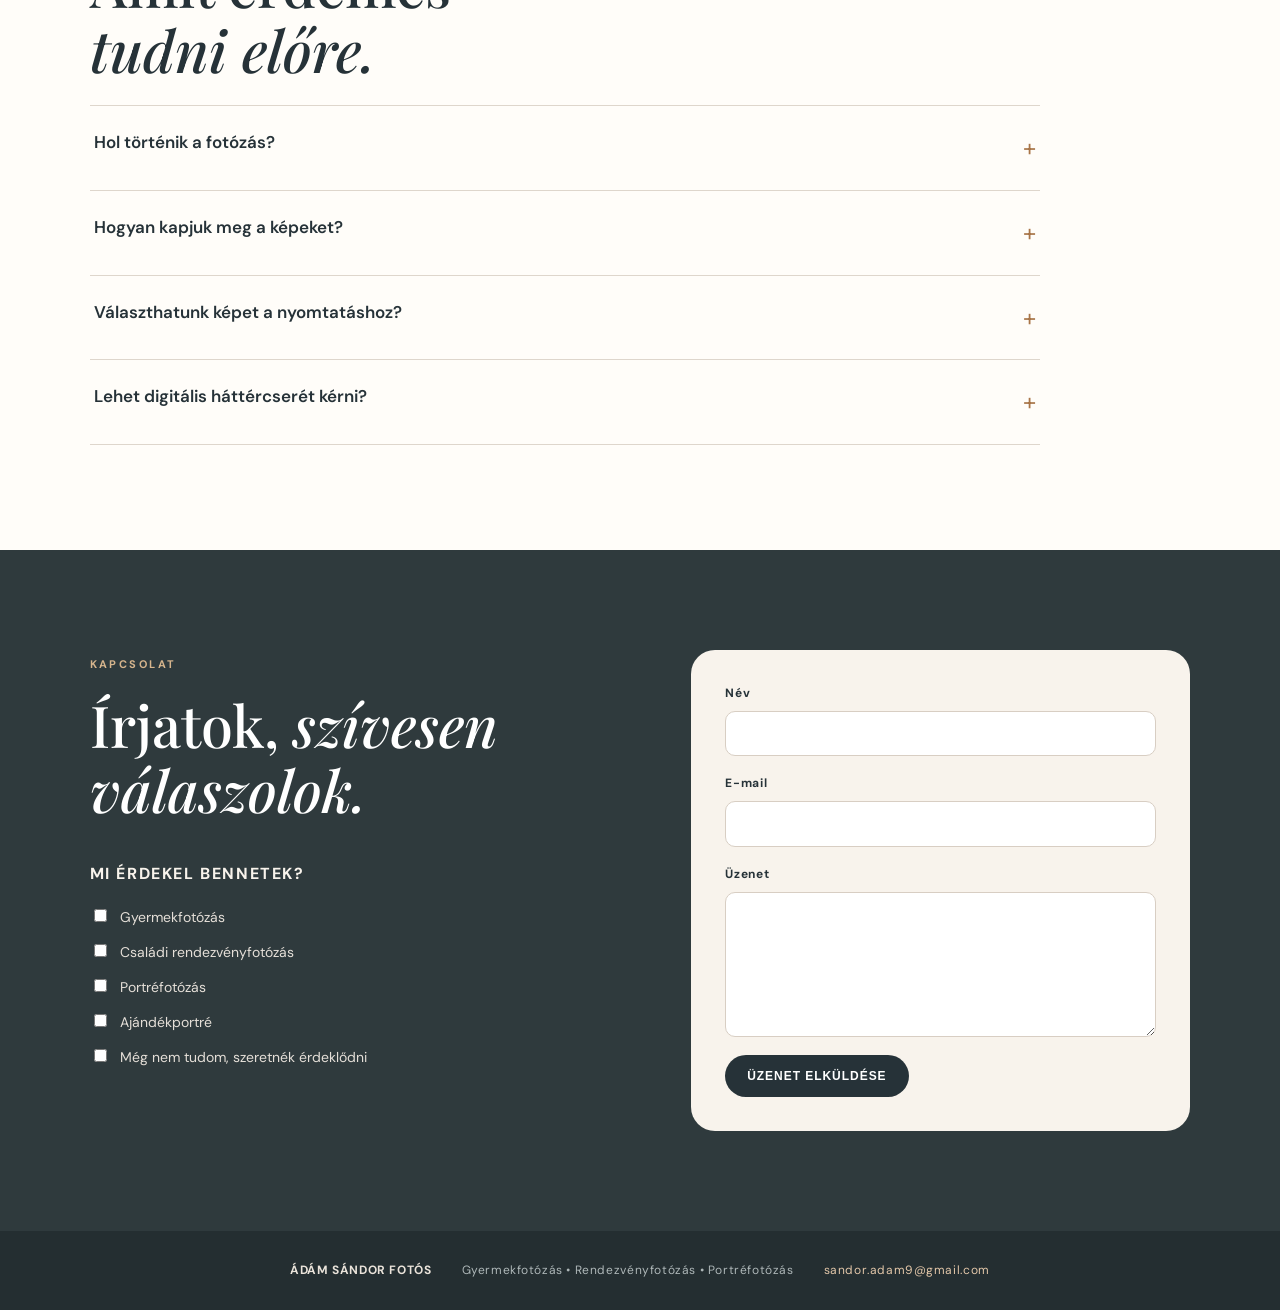
==== commit e1d57bfa: "Format portrait recommendations as bullet list" ====
--- a/index.html
+++ b/index.html
@@ -36,7 +36,7 @@
 <li><b>Portréötlet 02. – Párok, házaspárok a vízparton</b><br>Egy nyugodt vízparti környezetben romantikus, közös fényképek készülhetnek. Nem kell hozzá különleges alkalom, elég, ha szeretnétek egy szép közös emléket.</li>
 <li><b>Portréötlet 03. – Jegyesfotózás a kastélykertben</b><br>Elegáns, romantikus képek egy különleges helyszínen. Az esküvő előtti időszak szép emlékei lehetnek.</li>
 <li><b>Portréötlet 04. – Egyéni portré az autóddal</b><br>Ha az autód több számodra egyszerű közlekedési eszköznél, legyen része a fotózásnak is! Készülhetnek stílusos, személyes képek rólad és kedvenc autódról.</li>
-<li><b>Portréötlet 05. – Egyéni vagy családi portré a kedvenc helyeden</b><br>Lehet egy park, egy hangulatos utca, egy vízpart vagy egy számodra fontos helyszín. Olyan környezetet választunk, amely közel áll hozzád.</li></ul><p class="service-note"><b>Ehhez a szolgáltatáshoz ajánlott csomagjaink:</b><br>ACS0 – 29 900 Ft<br>ACS1 – 30 900 Ft<br>ACS3 – 47 500 Ft<br><small>A csomagok részletes tartalmát lejjebb görgetve tekintheted meg.</small></p></div><div class="service-main"><img src="images/galeria-04.jpg" alt="Portréfotózás"></div></article>
+<li><b>Portréötlet 05. – Egyéni vagy családi portré a kedvenc helyeden</b><br>Lehet egy park, egy hangulatos utca, egy vízpart vagy egy számodra fontos helyszín. Olyan környezetet választunk, amely közel áll hozzád.</li></ul><p class="service-note"><b>Ehhez a szolgáltatáshoz ajánlott csomagjaink:</b></p><ul class="idea-list"><li>ACS0 – 29 900 Ft</li><li>ACS1 – 30 900 Ft</li><li>ACS3 – 47 500 Ft</li></ul><p class="service-note"><small>A csomagok részletes tartalmát lejjebb görgetve tekintheted meg.</small></p></div><div class="service-main"><img src="images/galeria-04.jpg" alt="Portréfotózás"></div></article>
 <article class="service service-with-image"><div class="service-copy"><span class="number">04</span><h3>AJÁNDÉKPORTRÉ – KÜLÖNLEGES ALKALMAKRA</h3><h4>Ajándékozz fényképet, amelyből személyes emlék lesz!</h4>
 <p>Ajándék lehet egy szépen kidolgozott, nyomtatott kép vagy egy falra tehető vászonkép. Névnapra, születésnapra, karácsonyra, házassági évfordulóra vagy bármilyen különleges alkalomra.</p>
 <ul class="idea-list"><li><b>Ajándék 01. – Kedves Fiatal Barátom!</b><br>Készítsünk egy szép fotót rólad és családodról! Szüleidet, nagyszüleidet vagy barátaidat lepheted meg vele. Egy közös fénykép mindig személyes ajándék.</li>
